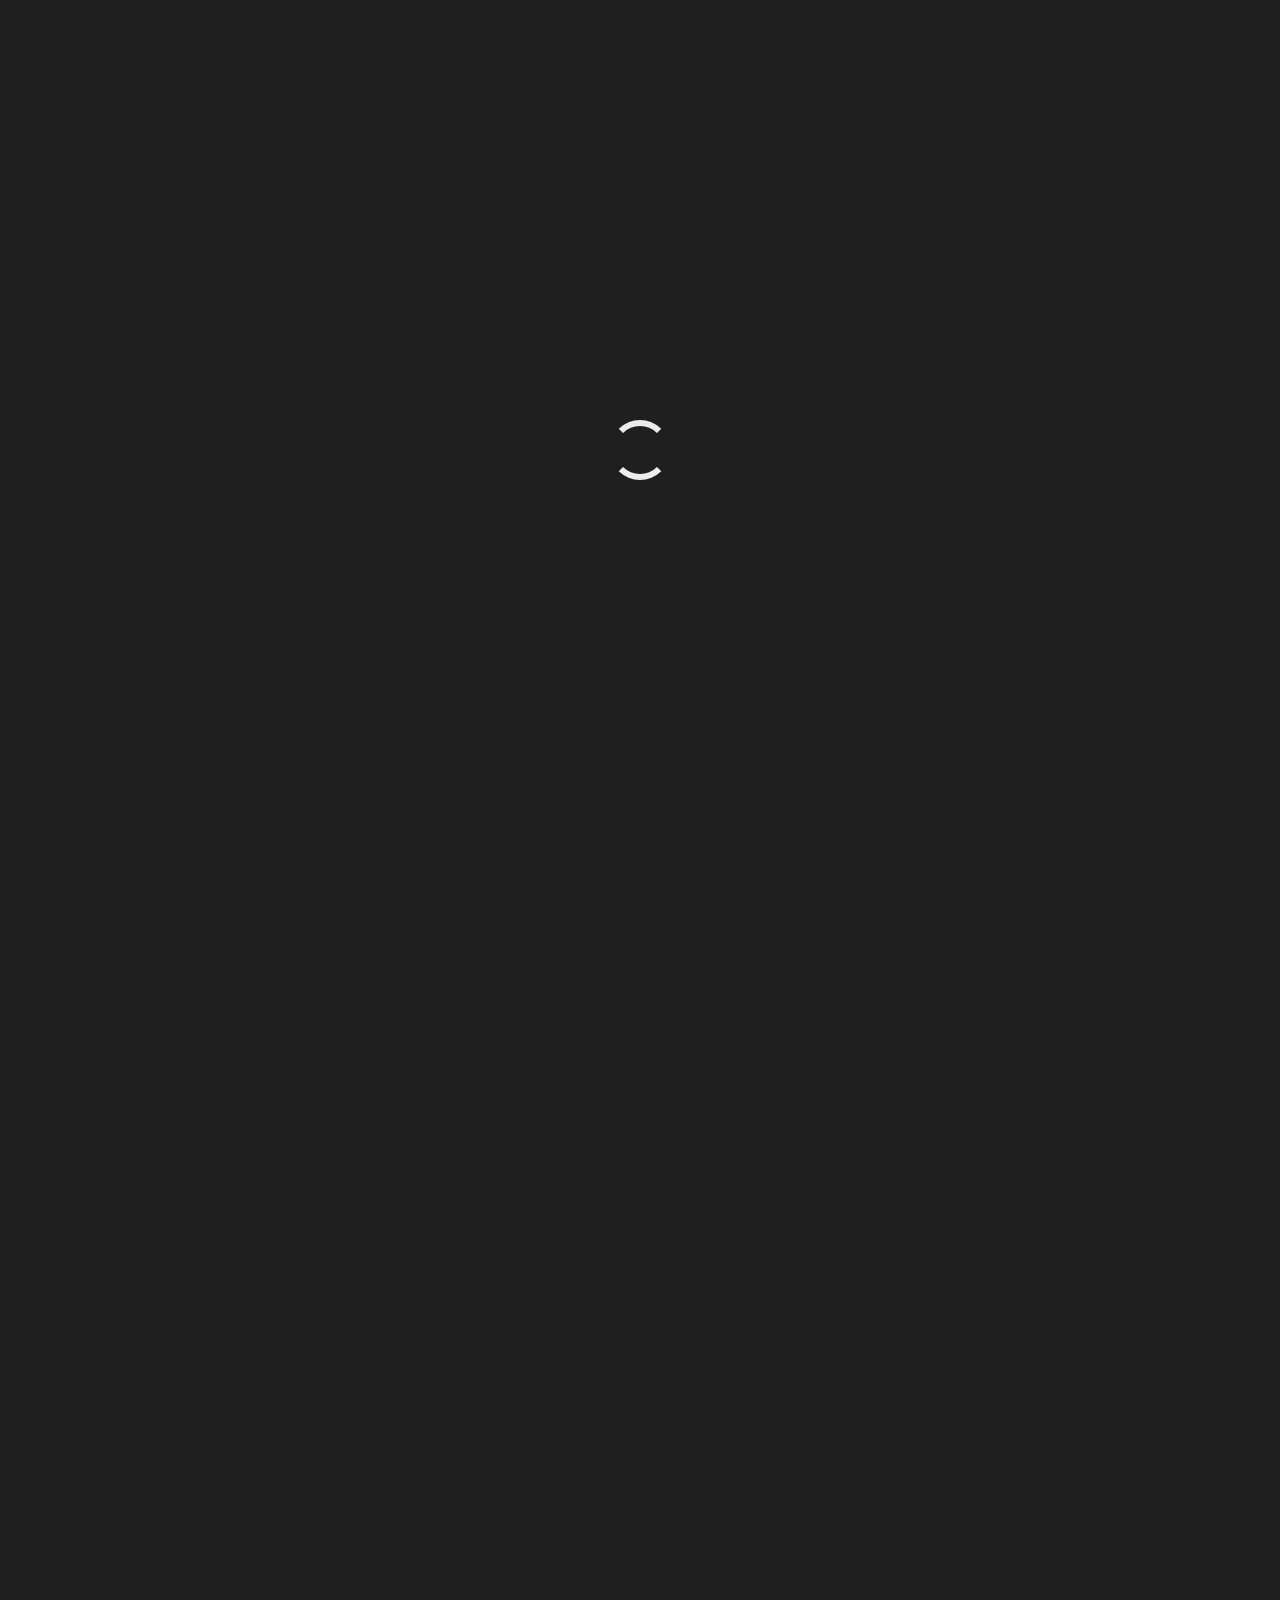
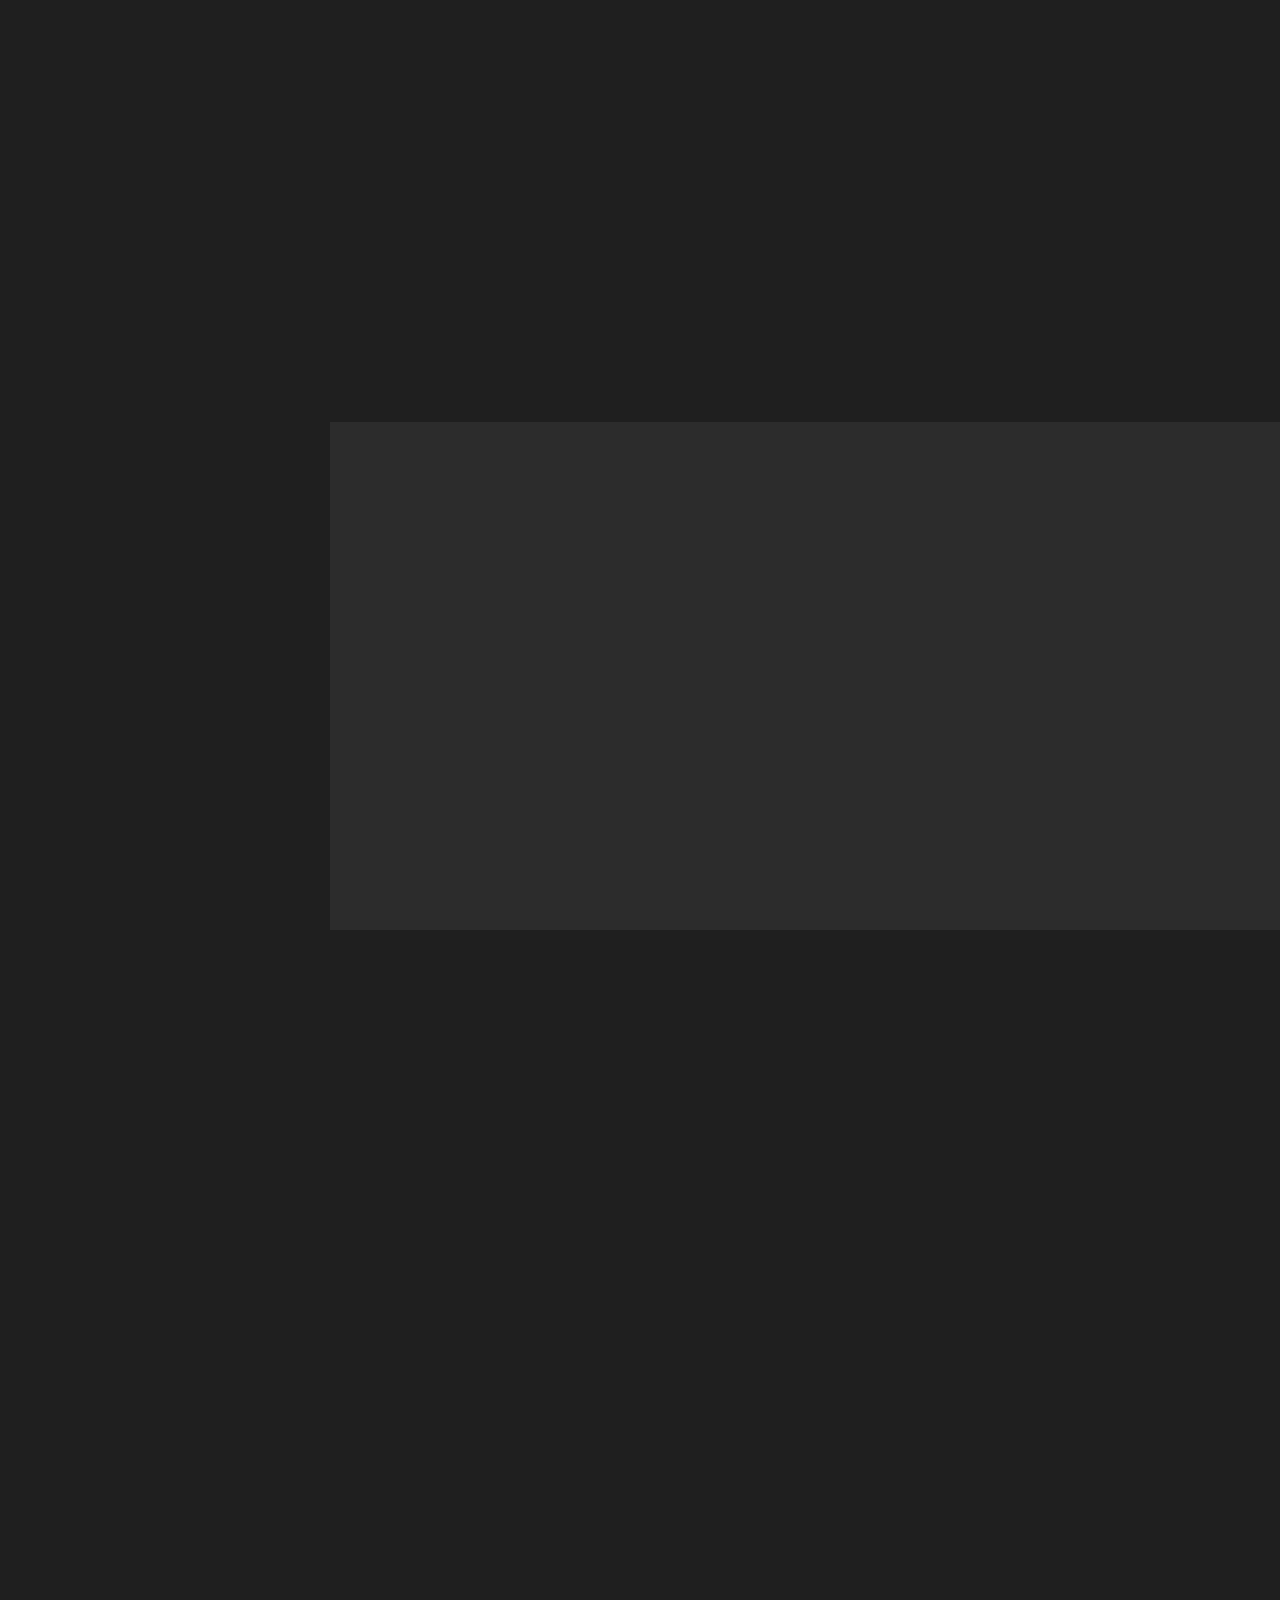
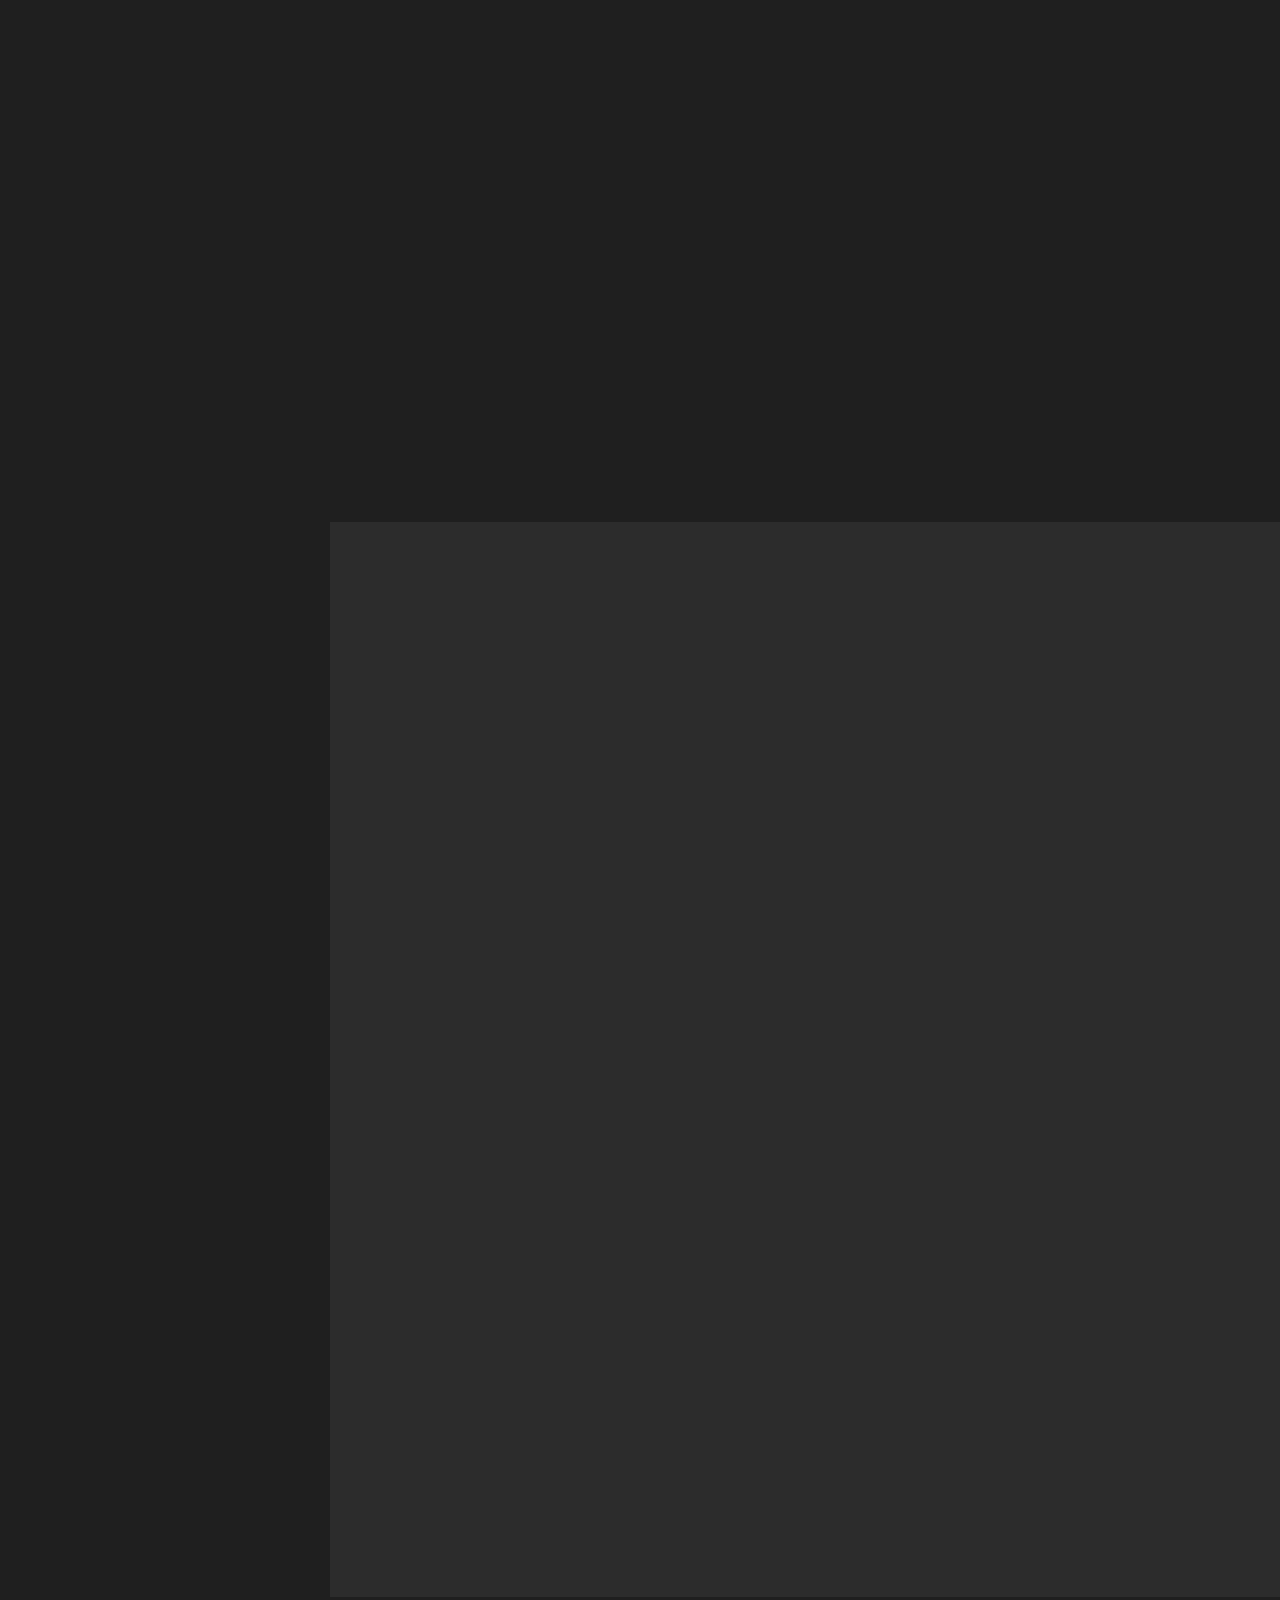
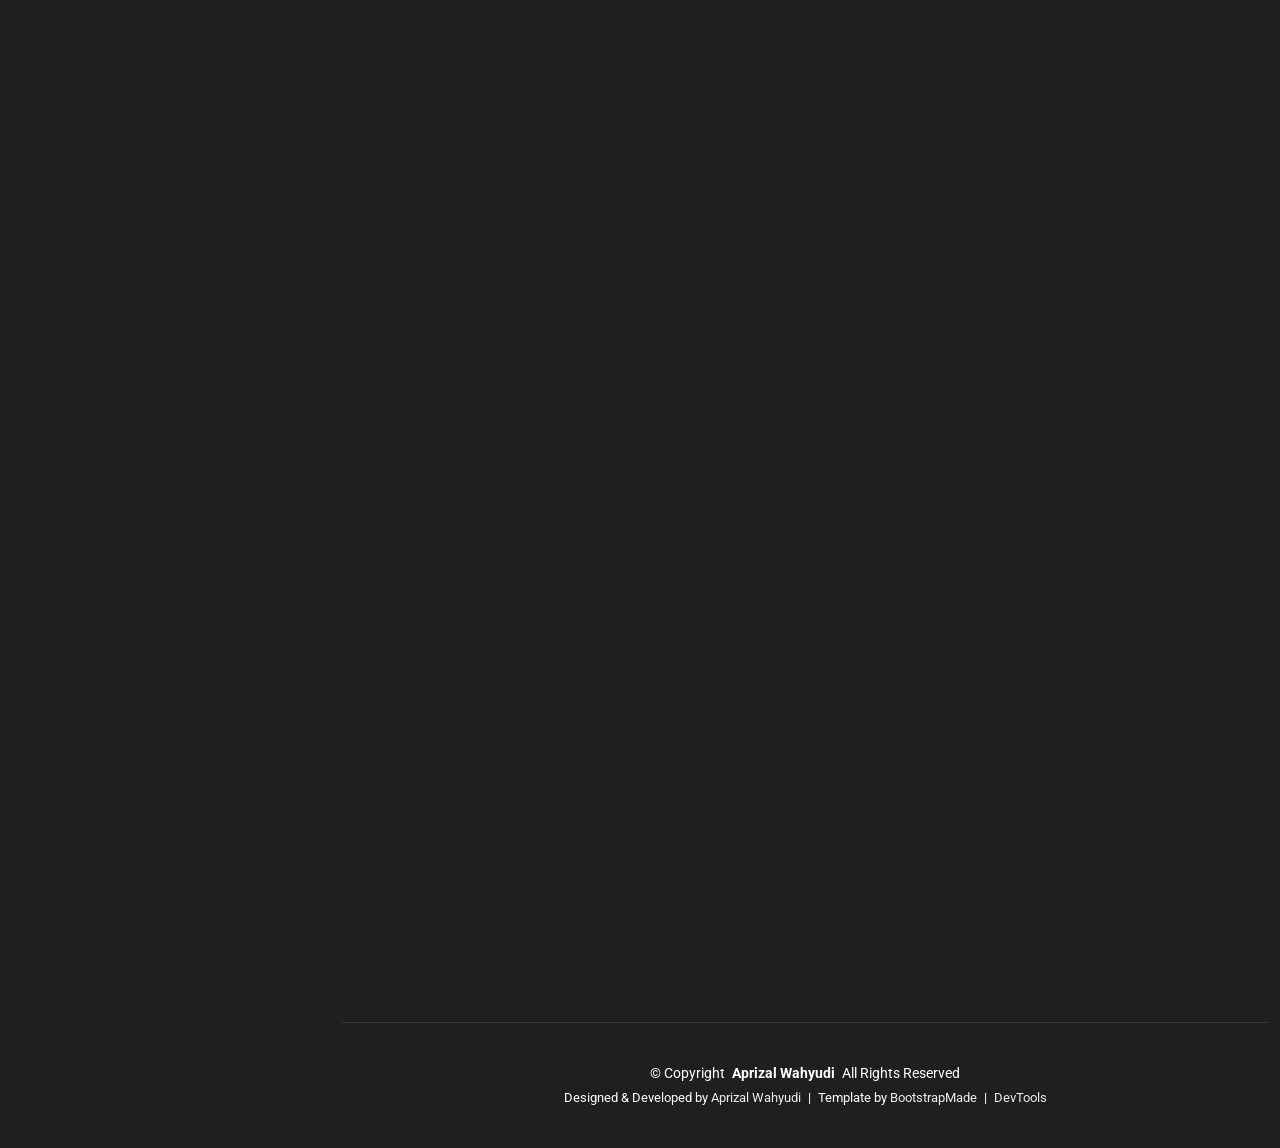
==== index.html @ 25d937e9 "Update portfolio content" ====
<!DOCTYPE html>
<html lang="en">

<head>
  <meta charset="utf-8">
  <meta content="width=device-width, initial-scale=1.0" name="viewport">
  <title>Aprizal Wahyudi | Personal Portfolio</title>
  <meta name="description" content="">
  <meta name="keywords" content="">

  <!-- Favicons -->
  <link href="assets/img/favicon.png" rel="icon">
  <link href="assets/img/apple-touch-icon.png" rel="apple-touch-icon">

  <!-- Fonts -->
  <link href="https://fonts.googleapis.com" rel="preconnect">
  <link href="https://fonts.gstatic.com" rel="preconnect" crossorigin>
  <link href="https://fonts.googleapis.com/css2?family=Roboto:ital,wght@0,100;0,300;0,400;0,500;0,700;0,900;1,100;1,300;1,400;1,500;1,700;1,900&family=Ubuntu:ital,wght@0,300;0,400;0,500;0,700;1,300;1,400;1,500;1,700&family=Nunito:ital,wght@0,200;0,300;0,400;0,500;0,600;0,700;0,800;0,900;1,200;1,300;1,400;1,500;1,600;1,700;1,800;1,900&display=swap" rel="stylesheet">

  <!-- Vendor CSS Files -->
  <link href="assets/vendor/bootstrap/css/bootstrap.min.css" rel="stylesheet">
  <link href="assets/vendor/bootstrap-icons/bootstrap-icons.css" rel="stylesheet">
  <link href="assets/vendor/aos/aos.css" rel="stylesheet">
  <link href="assets/vendor/glightbox/css/glightbox.min.css" rel="stylesheet">
  <link href="assets/vendor/swiper/swiper-bundle.min.css" rel="stylesheet">

  <!-- Main CSS File -->
  <link href="assets/css/main.css" rel="stylesheet">

</head>

<body class="index-page">

  <header id="header" class="header dark-background d-flex flex-column justify-content-center">
    <i class="header-toggle d-xl-none bi bi-list"></i>

    <div class="header-container d-flex flex-column align-items-start">
      <nav id="navmenu" class="navmenu">
        <ul>
          <li><a href="#hero" class="active"><i class="bi bi-house navicon"></i>Home</a></li>
          <li><a href="#about"><i class="bi bi-person navicon"></i> About</a></li>
          <li><a href="#resume"><i class="bi bi-file-earmark-text navicon"></i> Resume</a></li>
          <li><a href="#portfolio"><i class="bi bi-images navicon"></i> Portfolio</a></li>
          <li><a href="#services"><i class="bi bi-hdd-stack navicon"></i> Services</a></li>
          <li><a href="#contact"><i class="bi bi-envelope navicon"></i> Contact</a></li>
        </ul>
      </nav>

      <div class="social-links text-center">
        <a href="https://github.com/codebyizal" target="_blank" class="github"><i class="bi bi-github"></i></a>
        <a href="https://www.linkedin.com/in/aprizal-wahyudi07" target="_blank" class="linkedin"><i class="bi bi-linkedin"></i></a>
        <a href="https://www.instagram.com/_afrzlwhydi?exln=dzRqeHZvbW5tZWoy" target="_blank" class="instagram"><i class="bi bi-instagram"></i></a>
        <a href="https://www.facebook.com/share/1HWvjxy3jr/" class="facebook" target="_blank"><i class="bi bi-facebook"></i></a>
        <a href="https://www.tiktok.com/@_vibesbungsu?_r=1&_t=ZS-9B2rPfMXHBk" target="_blank" class="tiktok"><i class="bi bi-tiktok"></i></a>
      </div>

    </div>

  </header>

  <main class="main">

    <!-- Hero Section -->
    <section id="hero" class="hero section">

      <div class="background-elements">
        <div class="bg-circle circle-1"></div>
        <div class="bg-circle circle-2"></div>
      </div>

      <div class="hero-content">

        <div class="container">
          <div class="row align-items-center">

            <div class="col-lg-6" data-aos="fade-right" data-aos-delay="100">
              <div class="hero-text">
                <h1>Web<span class="accent-text"> Developer</span></h1>
                <h2>Hi, I'm Aprizal Wahyudi</h2>

                <p class="lead">
                  I'm a <span class="typed" data-typed-items="PHP & MySQL Developer,Web Developer,IT Support,Freelance Developer"></span>
                </p>

                <p class="description">
                  I build web applications, develop database-driven systems, and
                  create practical digital solutions to solve real-world problems.
                  Explore my projects and see what I can build.
                </p>

                <div class="hero-actions">
                  <a href="#portfolio" class="btn btn-primary">Explore My Projects</a>
                  <a href="#contact" class="btn btn-outline">Get In Touch</a>
                </div>

                <div class="social-links">
                  <div class="social-links">
                    <a href="https://github.com/codebyizal" target="_blank" rel="noopener noreferrer" aria-label="GitHub">
                      <i class="bi bi-github"></i>
                    </a>

                    <a href="https://www.linkedin.com/in/aprizal-wahyudi07" target="_blank" rel="noopener noreferrer" aria-label="LinkedIn">
                      <i class="bi bi-linkedin"></i>
                    </a>

                    <a href="https://www.instagram.com/_afrzlwhydi?exln=dzRqeHZvbW5tZWoy" target="_blank" rel="noopener noreferrer" aria-label="Instagram">
                      <i class="bi bi-instagram"></i>
                    </a>

                    <a href="https://www.facebook.com/share/1HWvjxy3jr/" target="_blank" rel="noopener noreferrer" aria-label="Facebook">
                      <i class="bi bi-facebook"></i>
                    </a>

                    <a href="https://www.tiktok.com/@_vibesbungsu?_r=1&_t=ZS-9B2rPfMXHBk" target="_blank" rel="noopener noreferrer" aria-label="TikTok">
                      <i class="bi bi-tiktok"></i>
                    </a>

                    <a href="mailto:aprizalwahyudi07@gmail.com" aria-label="Email">
                      <i class="bi bi-envelope"></i>
                    </a>
                  </div>
                </div>
              </div>

              
            </div>

            <div class="col-lg-6" data-aos="fade-left" data-aos-delay="200">
              <div class="hero-visual">
                <div class="profile-container">
                  <div class="profile-background"></div>
                  <img src="assets/img/profile/profile.jpg.jpeg" alt="Alexander Chen" class="profile-image">
                </div>
              </div>
            </div>

          </div>
        </div>
      </div>

    </section><!-- /Hero Section -->

    <!-- About Section -->
    <section id="about" class="about section">

      <div class="container" data-aos="fade-up" data-aos-delay="100">

        <div class="row">
          <div class="col-lg-5" data-aos="zoom-in" data-aos-delay="200">
            <div class="profile-card">
              <div class="profile-header">
                <div class="profile-image">
                  <img src="assets/img/profile/profile3.png.jpeg" alt="Profile Image" class="img-fluid">
                </div>
                <div class="profile-badge">
                  <i class="bi bi-check-circle-fill"></i>
                </div>
              </div>

              <div class="profile-content">
                <h3>Aprizal Wahyudi</h3>
                <p class="profession">Web Developer &amp; IT Support</p>

                <div class="contact-links">
                  <a href="mailto:marcus@example.com" class="contact-item">
                    <i class="bi bi-envelope"></i>
                    aprizalwahyudi07.com
                  </a>
                  <a href="tel:+15551234567" class="contact-item">
                    <i class="bi bi-telephone"></i>
                    +6281285932794
                  </a>
                  <a href="#" class="contact-item">
                    <i class="bi bi-geo-alt"></i>
                    Karawang, Indonesia
                  </a>
                </div>
              </div>
            </div>
          </div>

          <div class="col-lg-7" data-aos="fade-left" data-aos-delay="300">
            <div class="about-content">
              <div class="section-header">
                <span class="badge-text">Get to Know Me</span>
                <h2>Building Web Applications &amp; Digital Solutions</h2>
              </div>

              <div class="description">
                <p>
                  Hi, I'm Aprizal Wahyudi, an Informatics graduate with an interest
                  in web development and information systems. I enjoy building
                  functional, user-friendly websites and developing applications
                  that help solve real-world problems.
                </p>

                <p>
                  My experience includes working with PHP, MySQL, HTML, CSS,
                  JavaScript, and Bootstrap to develop web-based applications.
                  I also have experience in IT support, computer troubleshooting,
                  and technical problem-solving. I'm always eager to learn new
                  technologies and improve my development skills.
                </p>
              </div>

              <div class="stats-grid">
                <div class="stat-item">
                  <div class="stat-number">PHP</div>
                  <div class="stat-label">Backend Development</div>
                </div>
                <div class="stat-item">
                  <div class="stat-number">SQL</div>
                  <div class="stat-label">Database Management</div>
                </div>
                <div class="stat-item">
                  <div class="stat-number">Web</div>
                  <div class="stat-label">Application Development</div>
                </div>
              </div>

              <div class="details-grid">
                <div class="detail-row">
                  <div class="detail-item">
                    <span class="detail-label">Specialization</span>
                    <span class="detail-value">Web Development &amp; IT Support</span>
                  </div>
                  <div class="detail-item">
                    <span class="detail-label">Technical Focus</span>
                    <span class="detail-value">PHP &amp; MySQL</span>
                  </div>
                </div>

                <div class="detail-row">
                  <div class="detail-item">
                    <span class="detail-label">Education</span>
                    <span class="detail-value">Bachelor's Degree in Informatics</span>
                  </div>
                  <div class="detail-item">
                    <span class="detail-label">Location</span>
                    <span class="detail-value">Karawang, West Java, Indonesia</span>
                  </div>
                </div>
              </div>

              <div class="cta-section">
                <a href="assets/cv/Aprizal-Wahyudi-CV.pdf" class="btn btn-primary" target="_blank" rel="noopener noreferrer">
                  <i class="bi bi-download"></i>
                  Download Resume
                </a>
                <a href="#contact" class="btn btn-outline">
                  <i class="bi bi-chat-dots"></i>
                  Let's Talk
                </a>
              </div>
            </div>
          </div>
        </div>

      </div>

    </section><!-- /About Section -->

    <!-- Stats Section -->
    <section id="stats" class="stats section light-background">
      <div class="container" data-aos="fade-up" data-aos-delay="100">
        <div class="row justify-content-center">
          <div class="col-lg-10">
            <div class="stats-wrapper">

              <div class="stats-item" data-aos="zoom-in" data-aos-delay="150">
                <div class="icon-wrapper">
                  <i class="bi bi-code-slash"></i>
                </div>
                <span>Web</span>
                <p>Web Development</p>
              </div>

              <div class="stats-item" data-aos="zoom-in" data-aos-delay="200">
                <div class="icon-wrapper">
                  <i class="bi bi-database"></i>
                </div>
                <span>PHP &amp; SQL</span>
                <p>Backend Development</p>
              </div>

              <div class="stats-item" data-aos="zoom-in" data-aos-delay="250">
                <div class="icon-wrapper">
                  <i class="bi bi-window-stack"></i>
                </div>
                <span>UI &amp; UX</span>
                <p>Responsive Interfaces</p>
              </div>

              <div class="stats-item" data-aos="zoom-in" data-aos-delay="300">
                <div class="icon-wrapper">
                  <i class="bi bi-tools"></i>
                </div>
                <span>IT Support</span>
                <p>Technical Solutions</p>
              </div>

            </div>
          </div>
        </div>
      </div>
    </section>
    
    <!-- /Stats Section -->

    <!-- Skills Section -->
    <section id="skills" class="skills section">

      <!-- Section Title -->
      <div class="container section-title" data-aos="fade-up">
        <h2>Technical Skills</h2>
        <p>Technologies and technical skills I use to build web applications and solve practical IT problems.</p>
      </div>
      <!-- End Section Title -->

      <div class="container" data-aos="fade-up" data-aos-delay="100">
        <div class="row">

          <!-- Frontend Development -->
          <div class="col-lg-6">
            <div class="skills-category" data-aos="fade-up" data-aos-delay="200">
              <h3>Front-end Development</h3>

              <div class="skills-animation">

                <div class="skill-item">
                  <div class="d-flex justify-content-between align-items-center">
                    <h4>HTML &amp; CSS</h4>
                    <span class="skill-percentage">85%</span>
                  </div>
                  <div class="progress">
                    <div class="progress-bar" role="progressbar" aria-valuenow="85" aria-valuemin="0" aria-valuemax="100"></div>
                  </div>
                  <div class="skill-tooltip">Building structured web pages and styling responsive user interfaces.</div>
                </div>

                <div class="skill-item">
                  <div class="d-flex justify-content-between align-items-center">
                    <h4>Bootstrap</h4>
                    <span class="skill-percentage">80%</span>
                  </div>
                  <div class="progress">
                    <div class="progress-bar" role="progressbar" aria-valuenow="80" aria-valuemin="0" aria-valuemax="100"></div>
                  </div>
                  <div class="skill-tooltip">Developing responsive layouts using Bootstrap components and utilities.</div>
                </div>

                <div class="skill-item">
                  <div class="d-flex justify-content-between align-items-center">
                    <h4>JavaScript</h4>
                    <span class="skill-percentage">65%</span>
                  </div>
                  <div class="progress">
                    <div class="progress-bar" role="progressbar" aria-valuenow="65" aria-valuemin="0" aria-valuemax="100"></div>
                  </div>
                  <div class="skill-tooltip">Adding interactive features and handling DOM events.</div>
                </div>

              </div>
            </div>
          </div>
          <!-- End Frontend Skills -->

          <!-- Backend Development -->
          <div class="col-lg-6">
            <div class="skills-category" data-aos="fade-up" data-aos-delay="300">
              <h3>Back-end Development</h3>

              <div class="skills-animation">

                <div class="skill-item">
                  <div class="d-flex justify-content-between align-items-center">
                    <h4>PHP</h4>
                    <span class="skill-percentage">75%</span>
                  </div>
                  <div class="progress">
                    <div class="progress-bar" role="progressbar" aria-valuenow="75" aria-valuemin="0" aria-valuemax="100"></div>
                  </div>
                  <div class="skill-tooltip">Developing server-side logic for dynamic web applications.</div>
                </div>

                <div class="skill-item">
                  <div class="d-flex justify-content-between align-items-center">
                    <h4>MySQL</h4>
                    <span class="skill-percentage">75%</span>
                  </div>
                  <div class="progress">
                    <div class="progress-bar" role="progressbar" aria-valuenow="75" aria-valuemin="0" aria-valuemax="100"></div>
                  </div>
                  <div class="skill-tooltip">Managing relational databases, writing SQL queries, and handling application data.</div>
                </div>

                <div class="skill-item">
                  <div class="d-flex justify-content-between align-items-center">
                    <h4>Git &amp; GitHub</h4>
                    <span class="skill-percentage">70%</span>
                  </div>
                  <div class="progress">
                    <div class="progress-bar" role="progressbar" aria-valuenow="70" aria-valuemin="0" aria-valuemax="100"></div>
                  </div>
                  <div class="skill-tooltip">Managing source code, tracking changes, and maintaining project repositories.</div>
                </div>

              </div>
            </div>
          </div>
          <!-- End Backend Skills -->

          <!-- IT Support -->
          <div class="col-lg-6 mt-4">
            <div class="skills-category" data-aos="fade-up" data-aos-delay="200">
              <h3>IT Support</h3>

              <div class="skills-animation">

                <div class="skill-item">
                  <div class="d-flex justify-content-between align-items-center">
                    <h4>Hardware &amp; Software Troubleshooting</h4>
                    <span class="skill-percentage">75%</span>
                  </div>
                  <div class="progress">
                    <div class="progress-bar" role="progressbar" aria-valuenow="75" aria-valuemin="0" aria-valuemax="100"></div>
                  </div>
                  <div class="skill-tooltip">Identifying and resolving computer hardware and software issues.</div>
                </div>

                <div class="skill-item">
                  <div class="d-flex justify-content-between align-items-center">
                    <h4>Computer Networking</h4>
                    <span class="skill-percentage">60%</span>
                  </div>
                  <div class="progress">
                    <div class="progress-bar" role="progressbar" aria-valuenow="60" aria-valuemin="0" aria-valuemax="100"></div>
                  </div>
                  <div class="skill-tooltip">Understanding basic network connectivity and troubleshooting.</div>
                </div>

              </div>
            </div>
          </div>
          <!-- End IT Support Skills -->

          <!-- Development Tools -->
          <div class="col-lg-6 mt-4">
            <div class="skills-category" data-aos="fade-up" data-aos-delay="300">
              <h3>Development Tools</h3>

              <div class="skills-animation">

                <div class="skill-item">
                  <div class="d-flex justify-content-between align-items-center">
                    <h4>Visual Studio Code</h4>
                    <span class="skill-percentage">85%</span>
                  </div>
                  <div class="progress">
                    <div class="progress-bar" role="progressbar" aria-valuenow="85" aria-valuemin="0" aria-valuemax="100"></div>
                  </div>
                  <div class="skill-tooltip">Using VS Code to develop, debug, and maintain web projects.</div>
                </div>

                <div class="skill-item">
                  <div class="d-flex justify-content-between align-items-center">
                    <h4>XAMPP</h4>
                    <span class="skill-percentage">80%</span>
                  </div>
                  <div class="progress">
                    <div class="progress-bar" role="progressbar" aria-valuenow="80" aria-valuemin="0" aria-valuemax="100"></div>
                  </div>
                  <div class="skill-tooltip">Running and testing PHP and MySQL applications in a local development environment.</div>
                </div>

              </div>
            </div>
          </div>
          <!-- End Development Tools -->

        </div>
      </div>

    </section>
    <!-- /Skills Section -->

    <!-- Resume Section -->
    <section id="resume" class="resume section">

      <!-- Section Title -->
      <div class="container section-title" data-aos="fade-up">
        <h2>Resume</h2>
        <p>
          My educational background, technical skills, and project experience
          in web development and IT support.
        </p>
      </div>
      <!-- End Section Title -->

      <div class="container" data-aos="fade-up" data-aos-delay="100">

        <div class="row gy-4">

          <!-- Left Column: Summary and Contact -->
          <div class="col-lg-4">
            <div class="resume-side" data-aos="fade-right" data-aos-delay="100">

              <div class="profile-img mb-4">
                <img src="assets/img/profile/profile.jpg.jpeg"
                    alt="Aprizal Wahyudi"
                    class="img-fluid rounded">
              </div>

              <h3>Professional Summary</h3>
              <p>
                Web Developer with an Informatics background and experience in
                developing various web-based applications. Familiar with PHP,
                MySQL, HTML, CSS, JavaScript, and Bootstrap, with project experience
                spanning decision support systems, expert systems, electronic
                medical records, online queue management, and business websites.
                Focused on building functional, responsive, and database-driven
                applications based on project requirements.
              </p>

              <h3 class="mt-4">Contact Information</h3>
              <ul class="contact-info list-unstyled">
                <li>
                  <i class="bi bi-geo-alt"></i>
                  Karawang, West Java, Indonesia
                </li>
                <li>
                  <i class="bi bi-envelope"></i>
                  <a href="mailto:aprizalwahyudi07@gmail.com">
                    aprizalwahyudi07@gmail.com
                  </a>
                </li>
                <li>
                  <i class="bi bi-github"></i>
                  <a href="https://github.com/izalstr"
                    target="_blank"
                    rel="noopener noreferrer">
                    GitHub Profile
                  </a>
                </li>
                <li>
                  <i class="bi bi-linkedin"></i>
                  <a href="https://www.linkedin.com/in/aprizal-wahy-udi07"
                    target="_blank"
                    rel="noopener noreferrer">
                    LinkedIn Profile
                  </a>
                </li>
              </ul>

              <!-- Technical Skills -->
              <div class="skills-animation mt-4">
                <h3>Technical Skills</h3>

                <div class="skill-item">
                  <div class="d-flex justify-content-between">
                    <span>HTML &amp; CSS</span>
                    <span>85%</span>
                  </div>
                  <div class="progress">
                    <div class="progress-bar"
                        role="progressbar"
                        style="width: 85%;"
                        aria-valuenow="85"
                        aria-valuemin="0"
                        aria-valuemax="100">
                    </div>
                  </div>
                </div>

                <div class="skill-item">
                  <div class="d-flex justify-content-between">
                    <span>Bootstrap</span>
                    <span>80%</span>
                  </div>
                  <div class="progress">
                    <div class="progress-bar"
                        role="progressbar"
                        style="width: 80%;"
                        aria-valuenow="80"
                        aria-valuemin="0"
                        aria-valuemax="100">
                    </div>
                  </div>
                </div>

                <div class="skill-item">
                  <div class="d-flex justify-content-between">
                    <span>PHP</span>
                    <span>75%</span>
                  </div>
                  <div class="progress">
                    <div class="progress-bar"
                        role="progressbar"
                        style="width: 75%;"
                        aria-valuenow="75"
                        aria-valuemin="0"
                        aria-valuemax="100">
                    </div>
                  </div>
                </div>

                <div class="skill-item">
                  <div class="d-flex justify-content-between">
                    <span>MySQL</span>
                    <span>75%</span>
                  </div>
                  <div class="progress">
                    <div class="progress-bar"
                        role="progressbar"
                        style="width: 75%;"
                        aria-valuenow="75"
                        aria-valuemin="0"
                        aria-valuemax="100">
                    </div>
                  </div>
                </div>

                <div class="skill-item">
                  <div class="d-flex justify-content-between">
                    <span>JavaScript</span>
                    <span>65%</span>
                  </div>
                  <div class="progress">
                    <div class="progress-bar"
                        role="progressbar"
                        style="width: 65%;"
                        aria-valuenow="65"
                        aria-valuemin="0"
                        aria-valuemax="100">
                    </div>
                  </div>
                </div>

                <div class="skill-item">
                  <div class="d-flex justify-content-between">
                    <span>Git &amp; GitHub</span>
                    <span>70%</span>
                  </div>
                  <div class="progress">
                    <div class="progress-bar"
                        role="progressbar"
                        style="width: 70%;"
                        aria-valuenow="70"
                        aria-valuemin="0"
                        aria-valuemax="100">
                    </div>
                  </div>
                </div>

              </div>
              <!-- End Technical Skills -->

            </div>
          </div>
          <!-- End Left Column -->

          <!-- Right Column: Experience and Education -->
          <div class="col-lg-8 ps-4 ps-lg-5">

            <!-- Professional Experience -->
            <div class="resume-section" data-aos="fade-up">
              <h3>
                <i class="bi bi-briefcase me-2"></i>
                Professional Experience
              </h3>

              <div class="resume-item">
                <h4>Freelance Web Developer</h4>
                <h5>Project-Based</h5>
                <p class="company">
                  <i class="bi bi-laptop"></i>
                  Independent Projects
                </p>
                <ul>
                  <li>
                    Develop web-based applications for academic, business, and
                    administrative purposes based on project requirements.
                  </li>
                  <li>
                    Build decision support systems (SPK), expert systems,
                    electronic medical record systems (EMR), and online queue
                    management applications.
                  </li>
                  <li>
                    Develop business websites and online storefronts to support
                    digital product presentation and information access.
                  </li>
                  <li>
                    Implement application features, database structures, and
                    data processing using PHP and MySQL.
                  </li>
                  <li>
                    Create responsive user interfaces using HTML, CSS, JavaScript,
                    and Bootstrap.
                  </li>
                </ul>
                </div>

              <div class="resume-item">
                <h4>IT Support Intern</h4>
                <h5>Internship</h5>
                <p class="company">
                  <i class="bi bi-building"></i>
                  Village Government Office
                </p>
                <ul>
                  <li>
                    Assisted with IT support and basic technical troubleshooting.
                  </li>
                  <li>
                    Developed a web-based Land and Building Tax (PBB)
                    information system.
                  </li>
                  <li>
                    Applied web development and database management skills
                    to support administrative activities.
                  </li>
                </ul>
              </div>

            </div>
            <!-- End Professional Experience -->

            <!-- Selected Projects -->
            <div class="resume-section" data-aos="fade-up" data-aos-delay="100">
              <h3>
                <i class="bi bi-code-square me-2"></i>
                Selected Projects
              </h3>

              <div class="resume-item">
                <h4>Decision Support System (SPK)</h4>
                <h5>Web-Based Application</h5>
                <p class="company">
                  <i class="bi bi-bar-chart"></i>
                  PHP &amp; MySQL
                </p>
                <p>
                  Developed decision support system applications using methods
                  such as Simple Additive Weighting (SAW) to process assessment
                  criteria, calculate preference values, and generate rankings
                  to support decision-making.
                </p>
              </div>

              <div class="resume-item">
                <h4>Expert System</h4>
                <h5>Web-Based Application</h5>
                <p class="company">
                  <i class="bi bi-cpu"></i>
                  Web Application Development
                </p>
                <p>
                  Developed expert system applications designed to process
                  user inputs and provide recommendations or conclusions
                  according to the knowledge base and inference method
                  specified in each project.
                </p>
              </div>

              <div class="resume-item">
                <h4>Electronic Medical Record (EMR) System</h4>
                <h5>Web-Based Application</h5>
                <p class="company">
                  <i class="bi bi-hospital"></i>
                  PHP &amp; MySQL
                </p>
                <p>
                  Developed a web-based medical record system concept to support
                  the management of patient information and medical records
                  through a structured database and user interface.
                </p>
              </div>

              <div class="resume-item">
                <h4>Online Queue Management System</h4>
                <h5>Web-Based Application</h5>
                <p class="company">
                  <i class="bi bi-qr-code-scan"></i>
                  Web Development
                </p>
                <p>
                  Developed an online queue management application concept
                  featuring queue registration, queue status monitoring,
                  and queue history to support more organized service processes.
                </p>
              </div>

              <div class="resume-item">
                <h4>Small Business Website &amp; Online Storefront</h4>
                <h5>Web-Based Project</h5>
                <p class="company">
                  <i class="bi bi-shop"></i>
                  Responsive Web Design
                </p>
                <p>
                  Created website interfaces for presenting business information
                  and product catalogs, with responsive layouts designed for
                  desktop, tablet, and mobile devices.
                </p>
              </div>

              <div class="resume-item">
                <h4>Other Information Systems</h4>
                <h5>Project-Based Development</h5>
                <p class="company">
                  <i class="bi bi-window-stack"></i>
                  PHP, MySQL &amp; Bootstrap
                </p>
                <p>
                  Worked on additional web-based information system projects
                  according to specific academic, business, and administrative
                  requirements, including application interfaces, data management,
                  and database integration.
                </p>
              </div>

            </div>
            <!-- End Selected Projects -->

            <!-- Education -->
            <div class="resume-section" data-aos="fade-up" data-aos-delay="150">
              <h3>
                <i class="bi bi-mortarboard me-2"></i>
                Education
              </h3>

              <div class="resume-item">
                <h4>Bachelor's Degree in Informatics</h4>
                <h5>Graduated 2020–2021</h5>
                <p class="company">
                  <i class="bi bi-building"></i>
                  STMIK Kharisma Karawang / Horizon University Indonesia
                </p>
                <p>
                  Academic background in information technology, programming,
                  database management, systems analysis, and web application
                  development.
                </p>
              </div>
            </div>
            <!-- End Education -->

            <!-- Certifications -->
            <div class="resume-section" data-aos="fade-up" data-aos-delay="200">
              <h3>
                <i class="bi bi-award me-2"></i>
                Certifications
              </h3>

              <div class="resume-item">
                <h4>Professional Certifications</h4>
                <p>
                  Certifications can be listed here as they are obtained.
                  For now, you can remove this section if you do not have
                  any certifications to display.
                </p>
              </div>
            </div>
            <!-- End Certifications -->

          </div>
          <!-- End Right Column -->

        </div>
      </div>
    </section>
    <!-- /Resume Section -->

    <!-- Portfolio Section -->
    <section id="portfolio" class="portfolio section">

        <!-- Section Title -->
        <div class="container section-title" data-aos="fade-up">
          <h2>Portfolio</h2>
          <p>
            A collection of web development projects, ranging from decision
            support systems and expert systems to healthcare applications,
            online queue management, and business websites.
          </p>
        </div>
        <!-- End Section Title -->

        <div class="container" data-aos="fade-up" data-aos-delay="100">

          <div class="isotope-layout"
              data-default-filter="*"
              data-layout="masonry"
              data-sort="original-order">

            <div class="row">

              <!-- Portfolio Filters -->
              <div class="col-lg-3 filter-sidebar">
                <div class="filters-wrapper" data-aos="fade-right" data-aos-delay="150">

                  <ul class="portfolio-filters isotope-filters">
                    <li data-filter="*" class="filter-active">All Projects</li>
                    <li data-filter=".filter-spk">Decision Support Systems</li>
                    <li data-filter=".filter-expert">Expert Systems</li>
                    <li data-filter=".filter-health">Healthcare Systems</li>
                    <li data-filter=".filter-queue">Queue Management</li>
                    <li data-filter=".filter-business">Business Websites</li>
                    <li data-filter=".filter-other">Other Systems</li>
                  </ul>

                </div>
              </div>
              <!-- End Portfolio Filters -->

              <!-- Portfolio Items -->
              <div class="col-lg-9">

                <div class="row gy-4 portfolio-container isotope-container"
                    data-aos="fade-up"
                    data-aos-delay="200">

                  <!-- Project 1: Decision Support System -->
                  <div class="col-lg-6 col-md-6 portfolio-item isotope-item filter-spk">
                    <div class="portfolio-wrap">

                      <img src="assets/img/portfolio/spk-bansos.webp"
                          class="img-fluid"
                          alt="Social Assistance Decision Support System"
                          loading="lazy">

                      <div class="portfolio-info">
                        <div class="content">
                          <span class="category">Decision Support System</span>
                          <h4>Social Assistance Selection System</h4>

                          <div class="portfolio-links">
                            <a href="assets/img/portfolio/spk-bansos.webp"
                              class="glightbox"
                              title="Social Assistance Decision Support System">
                              <i class="bi bi-plus-lg"></i>
                            </a>

                            <a href="portfolio-details.html?project=spk-bansos"
                              title="View Project Details">
                              <i class="bi bi-arrow-right"></i>
                            </a>
                          </div>
                        </div>
                      </div>

                    </div>
                  </div>
                  <!-- End Project 1 -->

                  <!-- Project 2: Expert System -->
                  <div class="col-lg-6 col-md-6 portfolio-item isotope-item filter-expert">
                    <div class="portfolio-wrap">

                      <img src="assets/img/portfolio/expert-system.webp"
                          class="img-fluid"
                          alt="Web-Based Expert System"
                          loading="lazy">

                      <div class="portfolio-info">
                        <div class="content">
                          <span class="category">Expert System</span>
                          <h4>Web-Based Expert System</h4>

                          <div class="portfolio-links">
                            <a href="assets/img/portfolio/expert-system.webp"
                              class="glightbox"
                              title="Web-Based Expert System">
                              <i class="bi bi-plus-lg"></i>
                            </a>

                            <a href="portfolio-details.html?project=expert-system"
                              title="View Project Details">
                              <i class="bi bi-arrow-right"></i>
                            </a>
                          </div>
                        </div>
                      </div>

                    </div>
                  </div>
                  <!-- End Project 2 -->

                  <!-- Project 3: Electronic Medical Record -->
                  <div class="col-lg-6 col-md-6 portfolio-item isotope-item filter-health">
                    <div class="portfolio-wrap">

                      <img src="assets/img/portfolio/emr-system.webp"
                          class="img-fluid"
                          alt="Electronic Medical Record System"
                          loading="lazy">

                      <div class="portfolio-info">
                        <div class="content">
                          <span class="category">Healthcare System</span>
                          <h4>Electronic Medical Record System</h4>

                          <div class="portfolio-links">
                            <a href="assets/img/portfolio/emr-system.webp"
                              class="glightbox"
                              title="Electronic Medical Record System">
                              <i class="bi bi-plus-lg"></i>
                            </a>

                            <a href="portfolio-details.html?project=emr-system"
                              title="View Project Details">
                              <i class="bi bi-arrow-right"></i>
                            </a>
                          </div>
                        </div>
                      </div>

                    </div>
                  </div>
                  <!-- End Project 3 -->

                  <!-- Project 4: Online Queue Management -->
                  <div class="col-lg-6 col-md-6 portfolio-item isotope-item filter-queue">
                    <div class="portfolio-wrap">

                      <img src="assets/img/portfolio/online-queue.webp"
                          class="img-fluid"
                          alt="Online Queue Management System"
                          loading="lazy">

                      <div class="portfolio-info">
                        <div class="content">
                          <span class="category">Queue Management</span>
                          <h4>Online Queue Management System</h4>

                          <div class="portfolio-links">
                            <a href="assets/img/portfolio/online-queue.webp"
                              class="glightbox"
                              title="Online Queue Management System">
                              <i class="bi bi-plus-lg"></i>
                            </a>

                            <a href="portfolio-details.html?project=online-queue"
                              title="View Project Details">
                              <i class="bi bi-arrow-right"></i>
                            </a>
                          </div>
                        </div>
                      </div>

                    </div>
                  </div>
                  <!-- End Project 4 -->

                  <!-- Project 5: Business Website -->
                  <div class="col-lg-6 col-md-6 portfolio-item isotope-item filter-business">
                    <div class="portfolio-wrap">

                      <img src="assets/img/portfolio/business-website.webp"
                          class="img-fluid"
                          alt="Business Website and Product Catalog"
                          loading="lazy">

                      <div class="portfolio-info">
                        <div class="content">
                          <span class="category">Business Website</span>
                          <h4>Business Website &amp; Product Catalog</h4>

                          <div class="portfolio-links">
                            <a href="assets/img/portfolio/business-website.webp"
                              class="glightbox"
                              title="Business Website and Product Catalog">
                              <i class="bi bi-plus-lg"></i>
                            </a>

                            <a href="portfolio-details.html?project=business-website"
                              title="View Project Details">
                              <i class="bi bi-arrow-right"></i>
                            </a>
                          </div>
                        </div>
                      </div>

                    </div>
                  </div>
                  <!-- End Project 5 -->

                  <!-- Project 6: Other Information System -->
                  <div class="col-lg-6 col-md-6 portfolio-item isotope-item filter-other">
                    <div class="portfolio-wrap">

                      <img src="assets/img/portfolio/information-system.webp"
                          class="img-fluid"
                          alt="Web-Based Information System"
                          loading="lazy">

                      <div class="portfolio-info">
                        <div class="content">
                          <span class="category">Information System</span>
                          <h4>Web-Based Information System</h4>

                          <div class="portfolio-links">
                            <a href="assets/img/portfolio/information-system.webp"
                              class="glightbox"
                              title="Web-Based Information System">
                              <i class="bi bi-plus-lg"></i>
                            </a>

                            <a href="portfolio-details.html?project=information-system"
                              title="View Project Details">
                              <i class="bi bi-arrow-right"></i>
                            </a>
                          </div>
                        </div>
                      </div>

                    </div>
                  </div>
                  <!-- End Project 6 -->

                </div>
                <!-- End Portfolio Container -->

              </div>
              <!-- End Portfolio Items -->

            </div>
          </div>
        </div>

      </section>
    <!-- /Portfolio Section -->

    <!-- Services Section -->
    <section id="services" class="services section">

      <!-- Section Title -->
      <div class="container section-title" data-aos="fade-up">
        <h2>Services</h2>
        <p>
          Web development services focused on building responsive websites,
          database-driven applications, and practical information systems
          tailored to project requirements.
        </p>
      </div>
      <!-- End Section Title -->

      <div class="container" data-aos="fade-up" data-aos-delay="100">

        <!-- Service Header -->
        <div class="service-header">
          <div class="row align-items-center">

            <div class="col-lg-8 col-md-12">
              <div class="service-intro">
                <h2 class="service-heading">
                  <div>Building practical</div>
                  <div><span>web-based solutions</span></div>
                </h2>
              </div>
            </div>

            <div class="col-lg-4 col-md-12">
              <div class="service-summary">
                <p>
                  From business websites to specialized information systems,
                  I develop web applications with a focus on functionality,
                  responsive interfaces, and structured data management.
                </p>

                <a href="#contact" class="service-btn">
                  Discuss Your Project
                  <i class="bi bi-arrow-right"></i>
                </a>
              </div>
            </div>

          </div>
        </div>
        <!-- End Service Header -->

        <!-- Service Cards -->
        <div class="row justify-content-center">

          <!-- Service 1 -->
          <div class="col-lg-4 col-md-6"
              data-aos="fade-up"
              data-aos-delay="100">

            <div class="service-card position-relative z-1">

              <div class="service-icon">
                <i class="bi bi-code-slash"></i>
              </div>

              <a href="#contact"
                class="card-action d-flex align-items-center justify-content-center rounded-circle"
                aria-label="Discuss website development">
                <i class="bi bi-arrow-up-right"></i>
              </a>

              <h3>
                <a href="#contact">
                  Custom Website <span>Development</span>
                </a>
              </h3>

              <p>
                Development of responsive websites for businesses, UMKM,
                personal portfolios, and other needs using HTML, CSS,
                JavaScript, Bootstrap, and PHP when required.
              </p>

            </div>
          </div>
          <!-- End Service 1 -->

          <!-- Service 2 -->
          <div class="col-lg-4 col-md-6"
              data-aos="fade-up"
              data-aos-delay="200">

            <div class="service-card position-relative z-1">

              <div class="service-icon">
                <i class="bi bi-bar-chart-line"></i>
              </div>

              <a href="#contact"
                class="card-action d-flex align-items-center justify-content-center rounded-circle"
                aria-label="Discuss decision support system development">
                <i class="bi bi-arrow-up-right"></i>
              </a>

              <h3>
                <a href="#contact">
                  Decision Support <span>Systems</span>
                </a>
              </h3>

              <p>
                Development of decision support applications using methods
                such as Simple Additive Weighting (SAW), including criteria
                management, preference calculations, and ranking results.
              </p>

            </div>
          </div>
          <!-- End Service 2 -->

          <!-- Service 3 -->
          <div class="col-lg-4 col-md-6"
              data-aos="fade-up"
              data-aos-delay="300">

            <div class="service-card position-relative z-1">

              <div class="service-icon">
                <i class="bi bi-cpu"></i>
              </div>

              <a href="#contact"
                class="card-action d-flex align-items-center justify-content-center rounded-circle"
                aria-label="Discuss expert system development">
                <i class="bi bi-arrow-up-right"></i>
              </a>

              <h3>
                <a href="#contact">
                  Expert <span>Systems</span>
                </a>
              </h3>

              <p>
                Development of web-based expert systems that process user
                inputs and provide recommendations according to the
                knowledge base and inference method required by the project.
              </p>

            </div>
          </div>
          <!-- End Service 3 -->

          <!-- Service 4 -->
          <div class="col-lg-4 col-md-6"
              data-aos="fade-up"
              data-aos-delay="100">

            <div class="service-card position-relative z-1">

              <div class="service-icon">
                <i class="bi bi-hospital"></i>
              </div>

              <a href="#contact"
                class="card-action d-flex align-items-center justify-content-center rounded-circle"
                aria-label="Discuss healthcare information system development">
                <i class="bi bi-arrow-up-right"></i>
              </a>

              <h3>
                <a href="#contact">
                  Healthcare Information <span>Systems</span>
                </a>
              </h3>

              <p>
                Development of healthcare-related web applications,
                including electronic medical record systems and digital
                patient information management, according to project scope.
              </p>

            </div>
          </div>
          <!-- End Service 4 -->

          <!-- Service 5 -->
          <div class="col-lg-4 col-md-6"
              data-aos="fade-up"
              data-aos-delay="200">

            <div class="service-card position-relative z-1">

              <div class="service-icon">
                <i class="bi bi-qr-code-scan"></i>
              </div>

              <a href="#contact"
                class="card-action d-flex align-items-center justify-content-center rounded-circle"
                aria-label="Discuss online queue system development">
                <i class="bi bi-arrow-up-right"></i>
              </a>

              <h3>
                <a href="#contact">
                  Online Queue <span>Management</span>
                </a>
              </h3>

              <p>
                Development of online queue applications with features
                such as queue registration, queue status, history, and
                QR code integration when required.
              </p>

            </div>
          </div>
          <!-- End Service 5 -->

          <!-- Service 6 -->
          <div class="col-lg-4 col-md-6"
              data-aos="fade-up"
              data-aos-delay="300">

            <div class="service-card position-relative z-1">

              <div class="service-icon">
                <i class="bi bi-database"></i>
              </div>

              <a href="#contact"
                class="card-action d-flex align-items-center justify-content-center rounded-circle"
                aria-label="Discuss database and information system development">
                <i class="bi bi-arrow-up-right"></i>
              </a>

              <h3>
                <a href="#contact">
                  Database &amp; <span>Information Systems</span>
                </a>
              </h3>

              <p>
                Development of PHP and MySQL applications with structured
                database design, data management, CRUD functionality,
                and features tailored to administrative or business needs.
              </p>

            </div>
          </div>
          <!-- End Service 6 -->

        </div>
        <!-- End Service Cards -->

      </div>

    </section>
    <!-- /Services Section -->

    <!-- Testimonials Section -->
    <section id="testimonials" class="testimonials section light-background">

      <!-- Section Title -->
      <div class="container section-title" data-aos="fade-up">
        <h2>Testimonials</h2>
        <p>Feedback from clients and collaborators about their experience working with me on web development projects.
    </p>
      </div><!-- End Section Title -->

      <div class="container">

        <div class="testimonial-masonry">

          <!-- Testimonial 1 -->
          <div class="testimonial-item" data-aos="fade-up">
            <div class="testimonial-content">

              <div class="quote-pattern">
                <i class="bi bi-quote"></i>
              </div>

              <p>
                "[Insert the client's genuine feedback about the project,
                communication, or development process here.]"
              </p>

              <div class="client-info">
                <div class="client-image">
                  <img src="assets/img/person/person-f-7.webp"
                      alt="Client profile"
                      loading="lazy">
                </div>

                <div class="client-details">
                  <h3>[Client Name]</h3>
                  <span class="position">[Client Role or Project Type]</span>
                </div>
              </div>

            </div>
          </div>

          <!-- Testimonial 2 -->
          <div class="testimonial-item highlight" data-aos="fade-up" data-aos-delay="100">
            <div class="testimonial-content">

              <div class="quote-pattern">
                <i class="bi bi-quote"></i>
              </div>

              <p>
                "[Insert genuine feedback from a client whose project involved
                a decision support system, expert system, or another web application.]"
              </p>

              <div class="client-info">
                <div class="client-image">
                  <img src="assets/img/person/person-m-7.webp"
                      alt="Client profile"
                      loading="lazy">
                </div>

                <div class="client-details">
                  <h3>[Client Name]</h3>
                  <span class="position">[Client Role or Project Type]</span>
                </div>
              </div>

            </div>
          </div>

          <!-- Testimonial 3 -->
          <div class="testimonial-item" data-aos="fade-up" data-aos-delay="200">
            <div class="testimonial-content">

              <div class="quote-pattern">
                <i class="bi bi-quote"></i>
              </div>

              <p>
                "[Insert genuine feedback about the quality, functionality,
                or usability of the completed application.]"
              </p>

              <div class="client-info">
                <div class="client-image">
                  <img src="assets/img/person/person-f-8.webp"
                      alt="Client profile"
                      loading="lazy">
                </div>

                <div class="client-details">
                  <h3>[Client Name]</h3>
                  <span class="position">[Client Role or Project Type]</span>
                </div>
              </div>

            </div>
          </div>

          <!-- Testimonial 4 -->
          <div class="testimonial-item" data-aos="fade-up" data-aos-delay="300">
            <div class="testimonial-content">

              <div class="quote-pattern">
                <i class="bi bi-quote"></i>
              </div>

              <p>
                "[Insert genuine feedback from a client who requested an
                information system, online queue application, or EMR project.]"
              </p>

              <div class="client-info">
                <div class="client-image">
                  <img src="assets/img/person/person-m-8.webp"
                      alt="Client profile"
                      loading="lazy">
                </div>

                <div class="client-details">
                  <h3>[Client Name]</h3>
                  <span class="position">[Client Role or Project Type]</span>
                </div>
              </div>

            </div>
          </div>

          <!-- Testimonial 5 -->
          <div class="testimonial-item highlight" data-aos="fade-up" data-aos-delay="400">
            <div class="testimonial-content">

              <div class="quote-pattern">
                <i class="bi bi-quote"></i>
              </div>

              <p>
                "[Insert genuine feedback about the collaboration, project
                revisions, or how well the application met the client's needs.]"
              </p>

              <div class="client-info">
                <div class="client-image">
                  <img src="assets/img/person/person-f-9.webp"
                      alt="Client profile"
                      loading="lazy">
                </div>

                <div class="client-details">
                  <h3>[Client Name]</h3>
                  <span class="position">[Client Role or Project Type]</span>
                </div>
              </div>

            </div>
          </div>

          <!-- Testimonial 6 -->
          <div class="testimonial-item" data-aos="fade-up" data-aos-delay="500">
            <div class="testimonial-content">

              <div class="quote-pattern">
                <i class="bi bi-quote"></i>
              </div>

              <p>
                "[Insert genuine feedback from another client about their
                experience working with you on a web development project.]"
              </p>

              <div class="client-info">
                <div class="client-image">
                  <img src="assets/img/person/person-m-13.webp"
                      alt="Client profile"
                      loading="lazy">
                </div>

                <div class="client-details">
                  <h3>[Client Name]</h3>
                  <span class="position">[Client Role or Project Type]</span>
                </div>
              </div>

            </div>
          </div>

        </div>

      </div>

    </section>
    <!-- /Testimonials Section -->

    <!-- Contact Section -->
    <section id="contact" class="contact section">

      <!-- Section Title -->
      <div class="container section-title" data-aos="fade-up">
        <h2>Contact</h2>
        <p>Have a web development project or collaboration in mind? Feel free to get in touch to discuss your requirements and ideas.
    </p>
      </div><!-- End Section Title -->

      <div class="container">

        <div class="row g-4 g-lg-5">

          <!-- Contact Information -->
          <div class="col-lg-5">
            <div class="info-box" data-aos="fade-up" data-aos-delay="100">

              <h3>Contact Information</h3>
              <p>
                I'm available for web development projects, freelance
                opportunities, and professional collaborations.
                Let's discuss how I can help with your project.
              </p>

              <!-- Location -->
              <div class="info-item">
                <div class="icon-box">
                  <i class="bi bi-geo-alt"></i>
                </div>
                <div class="content">
                  <h4>Location</h4>
                  <p>Karawang, West Java</p>
                  <p>Indonesia</p>
                </div>
              </div>

              <!-- Email -->
              <div class="info-item">
                <div class="icon-box">
                  <i class="bi bi-envelope"></i>
                </div>
                <div class="content">
                  <h4>Email Address</h4>
                  <p>
                    <a href="mailto:aprizalwahyudi07@gmail.com">
                      aprizalwahyudi07@gmail.com
                    </a>
                  </p>
                </div>
              </div>

              <!-- GitHub -->
              <div class="info-item">
                <div class="icon-box">
                  <i class="bi bi-github"></i>
                </div>
                <div class="content">
                  <h4>GitHub</h4>
                  <p>
                    <a href="https://github.com/izalstr"
                      target="_blank"
                      rel="noopener noreferrer">
                      github.com/izalstr
                    </a>
                  </p>
                </div>
              </div>

              <!-- LinkedIn -->
              <div class="info-item">
                <div class="icon-box">
                  <i class="bi bi-linkedin"></i>
                </div>
                <div class="content">
                  <h4>LinkedIn</h4>
                  <p>
                    <a href="https://www.linkedin.com/in/aprizal-wahy-udi07"
                      target="_blank"
                      rel="noopener noreferrer">
                      View My LinkedIn Profile
                    </a>
                  </p>
                </div>
              </div>

              <!-- WhatsApp -->
              <div class="info-item">
                <div class="icon-box">
                  <i class="bi bi-whatsapp"></i>
                </div>
                <div class="content">
                  <h4>WhatsApp</h4>
                  <p>
                    <a href="https://wa.me/6281285932794"
                      target="_blank"
                      rel="noopener noreferrer">
                      Chat with Me
                    </a>
                  </p>
                </div>
              </div>

            </div>
          </div>
          <!-- End Contact Information -->

          <!-- Contact Form -->
          <div class="col-lg-7">
            <div class="contact-form" data-aos="fade-up" data-aos-delay="200">

              <h3>Let's Work Together</h3>
              <p>
                Tell me about your project, the features you need,
                or the challenges you want to solve. I'll get back to you
                through email.
              </p>

              <form id="contactForm">

                <div class="row gy-4">

                  <!-- Name -->
                  <div class="col-md-6">
                    <input
                      type="text"
                      name="name"
                      class="form-control"
                      placeholder="Your Name"
                      autocomplete="name"
                      required>
                  </div>

                  <!-- Email -->
                  <div class="col-md-6">
                    <input
                      type="email"
                      name="email"
                      class="form-control"
                      placeholder="Your Email"
                      autocomplete="email"
                      required>
                  </div>

                  <!-- Subject -->
                  <div class="col-12">
                    <input
                      type="text"
                      name="subject"
                      class="form-control"
                      placeholder="Project Subject"
                      required>
                  </div>

                  <!-- Message -->
                  <div class="col-12">
                    <textarea
                      class="form-control"
                      name="message"
                      rows="6"
                      placeholder="Tell me about your project..."
                      required></textarea>
                  </div>

                  <!-- Submit -->
                  <div class="col-12 text-center">

                    <div id="contactError"
                        class="alert alert-danger d-none"
                        role="alert">
                      Please complete all fields before sending your message.
                    </div>

                    <button type="submit" class="btn">
                      <i class="bi bi-envelope me-2"></i>
                      Send Message
                    </button>

                    <p class="mt-3 mb-0 small">
                      The form will open your default email application.
                    </p>

                  </div>

                </div>

              </form>

            </div>
          </div>
          <!-- End Contact Form -->

        </div>

      </div>

    </section>
    <!-- /Contact Section -->

  </main>

  <footer id="footer" class="footer position-relative">

    <div class="container">
      <!-- Copyright -->
      <div class="copyright text-center">
        <p>
          &copy; <span>Copyright</span>
          <strong class="px-1 sitename">Aprizal Wahyudi</strong>
          <span>All Rights Reserved</span>
        </p>
      </div>
      <!-- End Copyright -->
            <!-- Credits -->
      <div class="credits">
        Designed &amp; Developed by
        <a href="https://github.com/izalstr"
          target="_blank"
          rel="noopener noreferrer">
          Aprizal Wahyudi
        </a>
        <span class="mx-1">|</span>
        Template by
        <a href="https://bootstrapmade.com/"
          target="_blank"
          rel="noopener noreferrer">
          BootstrapMade
        </a>
        <span class="mx-1">|</span>
        <a href="https://bootstrapmade.com/tools/"
          target="_blank"
          rel="noopener noreferrer">
          DevTools
        </a>
      </div>
      <!-- End Credits -->
    </div>

  </footer>

  <!-- Scroll Top -->
  <a href="#" id="scroll-top" class="scroll-top d-flex align-items-center justify-content-center"><i class="bi bi-arrow-up-short"></i></a>

  <!-- Preloader -->
  <div id="preloader"></div>

  <!-- Vendor JS Files -->
  <script src="assets/vendor/bootstrap/js/bootstrap.bundle.min.js"></script>
  <script src="assets/vendor/php-email-form/validate.js"></script>
  <script src="assets/vendor/aos/aos.js"></script>
  <script src="assets/vendor/typed.js/typed.umd.js"></script>
  <script src="assets/vendor/purecounter/purecounter_vanilla.js"></script>
  <script src="assets/vendor/waypoints/noframework.waypoints.js"></script>
  <script src="assets/vendor/isotope-layout/isotope.pkgd.min.js"></script>
  <script src="assets/vendor/imagesloaded/imagesloaded.pkgd.min.js"></script>
  <script src="assets/vendor/glightbox/js/glightbox.min.js"></script>
  <script src="assets/vendor/swiper/swiper-bundle.min.js"></script>

  <!-- Main JS File -->
  <script src="assets/js/main.js"></script>
  <script>
document.getElementById('contactForm').addEventListener('submit', function (event) {
  event.preventDefault();

  const form = this;
  const errorMessage = document.getElementById('contactError');

  if (!form.checkValidity()) {
    form.reportValidity();
    errorMessage.classList.remove('d-none');
    return;
  }

  errorMessage.classList.add('d-none');

  const name = form.elements['name'].value.trim();
  const email = form.elements['email'].value.trim();
  const subject = form.elements['subject'].value.trim();
  const message = form.elements['message'].value.trim();

  const recipient = 'aprizalwahyudi07@gmail.com';

  const body = [
    'Name: ' + name,
    'Email: ' + email,
    '',
    'Message:',
    message
  ].join('\n');

  const mailtoLink =
    'mailto:' + recipient +
    '?subject=' + encodeURIComponent(subject) +
    '&body=' + encodeURIComponent(body);

  window.location.href = mailtoLink;
});
</script>

</body>

</html>
---- assets/css/main.css ----
/**
* Template Name: SnapFolio
* Template URL: https://bootstrapmade.com/snapfolio-bootstrap-portfolio-template/
* Updated: Jul 21 2025 with Bootstrap v5.3.7
* Author: BootstrapMade.com
* License: https://bootstrapmade.com/license/
*/

/*--------------------------------------------------------------
# Font & Color Variables
# Help: https://bootstrapmade.com/color-system/
--------------------------------------------------------------*/
/* Fonts */
:root {
  --default-font: "Roboto",  system-ui, -apple-system, "Segoe UI", Roboto, "Helvetica Neue", Arial, "Noto Sans", "Liberation Sans", sans-serif, "Apple Color Emoji", "Segoe UI Emoji", "Segoe UI Symbol", "Noto Color Emoji";
  --heading-font: "Ubuntu",  sans-serif;
  --nav-font: "Nunito",  sans-serif;
}

/* Global Colors - The following color variables are used throughout the website. Updating them here will change the color scheme of the entire website */
:root { 
  --background-color: #1f1f1f; /* Background color for the entire website, including individual sections */
  --default-color: #ffffff; /* Default color used for the majority of the text content across the entire website */
  --heading-color: #ffffff; /* Color for headings, subheadings and title throughout the website */
  --accent-color: #ececec; /* Accent color that represents your brand on the website. It's used for buttons, links, and other elements that need to stand out */
  --surface-color: #232323; /* The surface color is used as a background of boxed elements within sections, such as cards, icon boxes, or other elements that require a visual separation from the global background. */
  --contrast-color: #310606; /* Contrast color for text, ensuring readability against backgrounds of accent, heading, or default colors. */
}

/* Nav Menu Colors - The following color variables are used specifically for the navigation menu. They are separate from the global colors to allow for more customization options */
:root {
  --nav-color: rgba(236, 236, 236, 0.59);  /* The default color of the main navmenu links */
  --nav-hover-color: #ffffff; /* Applied to main navmenu links when they are hovered over or active */
  --nav-mobile-background-color: #393939; /* Used as the background color for mobile navigation menu */
  --nav-dropdown-background-color: #393939; /* Used as the background color for dropdown items that appear when hovering over primary navigation items */
  --nav-dropdown-color: #ffffff; /* Used for navigation links of the dropdown items in the navigation menu. */
  --nav-dropdown-hover-color: #ececec; /* Similar to --nav-hover-color, this color is applied to dropdown navigation links when they are hovered over. */
}

/* Color Presets - These classes override global colors when applied to any section or element, providing reuse of the sam color scheme. */

.light-background {
  --background-color: #2c2c2c;
  --surface-color: #323232;
}

.dark-background {
  --background-color: #040b14;
  --default-color: #ffffff;
  --heading-color: #ffffff;
  --surface-color: #151f2b;
  --contrast-color: #ffffff;
}

/* Smooth scroll */
:root {
  scroll-behavior: smooth;
}

/*--------------------------------------------------------------
# General Styling & Shared Classes
--------------------------------------------------------------*/
body {
  color: var(--default-color);
  background-color: var(--background-color);
  font-family: var(--default-font);
}

a {
  color: var(--accent-color);
  text-decoration: none;
  transition: 0.3s;
}

a:hover {
  color: color-mix(in srgb, var(--accent-color), transparent 25%);
  text-decoration: none;
}

h1,
h2,
h3,
h4,
h5,
h6 {
  color: var(--heading-color);
  font-family: var(--heading-font);
}

/* PHP Email Form Messages
------------------------------*/
.php-email-form .error-message {
  display: none;
  background: #df1529;
  color: #ffffff;
  text-align: left;
  padding: 15px;
  margin-bottom: 24px;
  font-weight: 600;
}

.php-email-form .sent-message {
  display: none;
  color: #ffffff;
  background: #059652;
  text-align: center;
  padding: 15px;
  margin-bottom: 24px;
  font-weight: 600;
}

.php-email-form .loading {
  display: none;
  background: var(--surface-color);
  text-align: center;
  padding: 15px;
  margin-bottom: 24px;
}

.php-email-form .loading:before {
  content: "";
  display: inline-block;
  border-radius: 50%;
  width: 24px;
  height: 24px;
  margin: 0 10px -6px 0;
  border: 3px solid var(--accent-color);
  border-top-color: var(--surface-color);
  animation: php-email-form-loading 1s linear infinite;
}

@keyframes php-email-form-loading {
  0% {
    transform: rotate(0deg);
  }

  100% {
    transform: rotate(360deg);
  }
}

/*--------------------------------------------------------------
# Global Header
--------------------------------------------------------------*/
.header {
  --background-color: #1b1b1b;
  --contrast-color: #444444;
  color: var(--default-color);
  position: fixed;
  top: 0;
  left: 0;
  bottom: 0;
  padding: 0 15px;
  width: 300px;
  transition: all ease-in-out 0.3s;
  overflow-y: auto;
  z-index: 997;
}

.header .header-container {
  border-radius: 20px;
  padding: 15px;
  background-color: var(--background-color);
  border: 1px solid color-mix(in srgb, var(--default-color), transparent 80%);
}

.header .social-links {
  margin: 0 0 10px 0;
}

.header .social-links a {
  font-size: 16px;
  display: inline-flex;
  align-items: center;
  justify-content: center;
  background: color-mix(in srgb, var(--default-color), transparent 90%);
  color: var(--default-color);
  margin: 0 2px;
  border-radius: 50%;
  text-align: center;
  width: 40px;
  height: 40px;
  transition: 0.3s;
}

.header .social-links a:hover {
  color: var(--contrast-color);
  background: var(--accent-color);
}

@media (min-width: 1200px) {

  .header~main,
  .header~#footer {
    margin-left: 330px;
  }
}

@media (max-width: 1199px) {
  .header {
    left: -100%;
  }
}

.header.header-show {
  left: 0;
}

.header .header-toggle {
  color: var(--contrast-color);
  background-color: var(--accent-color);
  font-size: 22px;
  display: flex;
  align-items: center;
  justify-content: center;
  width: 40px;
  height: 40px;
  border-radius: 50%;
  cursor: pointer;
  position: fixed;
  top: 15px;
  right: 15px;
  z-index: 9999;
  transition: background-color 0.3s;
}

.header .header-toggle:hover {
  color: var(--contrast-color);
  background-color: color-mix(in srgb, var(--accent-color) 90%, white 15%);
}

/*--------------------------------------------------------------
# Navigation Menu
--------------------------------------------------------------*/
.mobile-nav-toggle {
  display: none;
}

.navmenu {
  padding: 0;
  z-index: 9997;
  width: 100%;
}

.navmenu ul {
  list-style: none;
  padding: 0 0 20px 0;
  margin: 0;
}

.navmenu a,
.navmenu a:focus {
  color: var(--nav-color);
  padding: 15px 10px;
  font-family: var(--nav-font);
  font-size: 16px;
  font-weight: 400;
  display: flex;
  align-items: center;
  white-space: nowrap;
  transition: 0.3s;
  width: 100%;
}

.navmenu a .navicon,
.navmenu a:focus .navicon {
  font-size: 20px;
  margin-right: 10px;
}

.navmenu a .toggle-dropdown,
.navmenu a:focus .toggle-dropdown {
  font-size: 12px;
  line-height: 0;
  margin-left: auto;
  width: 30px;
  height: 30px;
  display: flex;
  align-items: center;
  justify-content: center;
  border-radius: 50%;
  transition: 0.3s;
  flex-shrink: 0;
  background-color: color-mix(in srgb, var(--accent-color), transparent 90%);
}

.navmenu a .toggle-dropdown:hover,
.navmenu a:focus .toggle-dropdown:hover {
  background-color: var(--accent-color);
  color: var(--contrast-color);
}

.navmenu a:hover,
.navmenu .active,
.navmenu .active:focus {
  color: var(--nav-hover-color);
}

.navmenu a:hover .navicon,
.navmenu .active .navicon,
.navmenu .active:focus .navicon {
  color: var(--accent-color);
}

.navmenu .active .toggle-dropdown,
.navmenu .active:focus .toggle-dropdown {
  background-color: var(--accent-color);
  color: var(--contrast-color);
  transform: rotate(180deg);
}

.navmenu .dropdown {
  display: block;
}

.navmenu .dropdown a,
.navmenu .dropdown a:focus {
  color: --nav-dropdown-color;
}

.navmenu .dropdown a:hover,
.navmenu .dropdown .active,
.navmenu .dropdown .active:focus {
  color: var(--nav-dropdown-hover-color);
}

.navmenu .dropdown ul {
  position: static;
  display: none;
  z-index: 99;
  padding: 5px 10px;
  margin: 5px 10px;
  background-color: var(--nav-dropdown-background-color);
  border: 1px solid color-mix(in srgb, var(--default-color), transparent 90%);
  box-shadow: none;
  transition: all 0.5s ease-in-out;
}

.navmenu .dropdown ul ul {
  background-color: rgba(33, 37, 41, 0.1);
}

.navmenu .dropdown>.dropdown-active {
  display: block;
  background-color: rgba(33, 37, 41, 0.03);
}

/*--------------------------------------------------------------
# Global Footer
--------------------------------------------------------------*/
.footer {
  color: var(--default-color);
  background-color: var(--background-color);
  font-size: 14px;
  padding: 0 0 40px 0;
  position: relative;
}

.footer .copyright {
  padding-top: 40px;
  border-top: 1px solid color-mix(in srgb, var(--default-color), transparent 90%);
}

.footer .copyright p {
  margin-bottom: 0;
}

.footer .credits {
  margin-top: 4px;
  font-size: 13px;
  text-align: center;
}

/*--------------------------------------------------------------
# Preloader
--------------------------------------------------------------*/
#preloader {
  position: fixed;
  inset: 0;
  z-index: 999999;
  overflow: hidden;
  background: var(--background-color);
  transition: all 0.6s ease-out;
}

#preloader:before {
  content: "";
  position: fixed;
  top: calc(50% - 30px);
  left: calc(50% - 30px);
  border: 6px solid #ffffff;
  border-color: var(--accent-color) transparent var(--accent-color) transparent;
  border-radius: 50%;
  width: 60px;
  height: 60px;
  animation: animate-preloader 1.5s linear infinite;
}

@keyframes animate-preloader {
  0% {
    transform: rotate(0deg);
  }

  100% {
    transform: rotate(360deg);
  }
}

/*--------------------------------------------------------------
# Scroll Top Button
--------------------------------------------------------------*/
.scroll-top {
  position: fixed;
  visibility: hidden;
  opacity: 0;
  right: 15px;
  bottom: -15px;
  z-index: 99999;
  background-color: var(--accent-color);
  width: 44px;
  height: 44px;
  border-radius: 50px;
  transition: all 0.4s;
}

.scroll-top i {
  font-size: 24px;
  color: var(--contrast-color);
  line-height: 0;
}

.scroll-top:hover {
  background-color: color-mix(in srgb, var(--accent-color), transparent 20%);
  color: var(--contrast-color);
}

.scroll-top.active {
  visibility: visible;
  opacity: 1;
  bottom: 15px;
}

/*--------------------------------------------------------------
# Disable aos animation delay on mobile devices
--------------------------------------------------------------*/
@media screen and (max-width: 768px) {
  [data-aos-delay] {
    transition-delay: 0 !important;
  }
}

/*--------------------------------------------------------------
# Global Page Titles & Breadcrumbs
--------------------------------------------------------------*/
.page-title {
  color: var(--default-color);
  padding: 25px 0 0 0;
  position: relative;
}

.page-title .container {
  border-bottom: 1px solid color-mix(in srgb, var(--default-color), transparent 90%);
  padding-bottom: 25px;
}

.page-title h1 {
  font-size: 24px;
  font-weight: 700;
}

.page-title .breadcrumbs ol {
  display: flex;
  flex-wrap: wrap;
  list-style: none;
  padding: 0;
  margin: 0;
  font-size: 14px;
  font-weight: 400;
}

.page-title .breadcrumbs ol li+li {
  padding-left: 10px;
}

.page-title .breadcrumbs ol li+li::before {
  content: "/";
  display: inline-block;
  padding-right: 10px;
  color: color-mix(in srgb, var(--default-color), transparent 70%);
}

/*--------------------------------------------------------------
# Global Sections
--------------------------------------------------------------*/
section,
.section {
  color: var(--default-color);
  background-color: var(--background-color);
  padding: 60px 0;
  overflow: clip;
}

/*--------------------------------------------------------------
# Global Section Titles
--------------------------------------------------------------*/
.section-title {
  text-align: center;
  padding-bottom: 60px;
  position: relative;
}

.section-title h2 {
  font-size: 32px;
  font-weight: 700;
  position: relative;
}

.section-title h2:before,
.section-title h2:after {
  content: "";
  width: 50px;
  height: 2px;
  background: var(--accent-color);
  display: inline-block;
}

.section-title h2:before {
  margin: 0 15px 10px 0;
}

.section-title h2:after {
  margin: 0 0 10px 15px;
}

.section-title p {
  margin-bottom: 0;
}

/*--------------------------------------------------------------
# Hero Section
--------------------------------------------------------------*/
.hero {
  min-height: 100vh;
  position: relative;
  overflow: hidden;
  display: flex;
  align-items: center;
}

.hero .background-elements {
  position: absolute;
  top: 0;
  left: 0;
  width: 100%;
  height: 100%;
  z-index: 1;
  overflow: hidden;
}

.hero .background-elements .bg-circle {
  position: absolute;
  border-radius: 50%;
  background: linear-gradient(45deg, color-mix(in srgb, var(--accent-color), transparent 90%), color-mix(in srgb, var(--accent-color), transparent 95%));
  animation: float 6s ease-in-out infinite;
}

.hero .background-elements .bg-circle.circle-1 {
  width: 300px;
  height: 300px;
  top: 10%;
  right: 10%;
  animation-delay: 0s;
}

.hero .background-elements .bg-circle.circle-2 {
  width: 200px;
  height: 200px;
  bottom: 20%;
  left: 5%;
  animation-delay: 2s;
}

.hero .hero-content {
  position: relative;
  width: 100%;
  z-index: 2;
}

.hero .container {
  position: relative;
  z-index: 3;
}

.hero .hero-text h1 {
  font-size: 72px;
  font-weight: 800;
  line-height: 1.1;
  margin-bottom: 15px;
  color: var(--heading-color);
}

.hero .hero-text h1 .accent-text {
  color: var(--accent-color);
  position: relative;
}

.hero .hero-text h1 .accent-text::after {
  content: "";
  position: absolute;
  bottom: -5px;
  left: 0;
  width: 100%;
  height: 3px;
  background: linear-gradient(90deg, var(--accent-color), color-mix(in srgb, var(--accent-color), transparent 50%));
}

.hero .hero-text h2 {
  font-size: 32px;
  font-weight: 600;
  color: var(--heading-color);
  margin-bottom: 10px;
}

.hero .hero-text .lead {
  font-size: 24px;
  margin-bottom: 20px;
  color: var(--default-color);
}

.hero .hero-text .lead span {
  color: var(--accent-color);
  font-weight: 600;
  border-bottom: 2px solid var(--accent-color);
  padding-bottom: 2px;
}

.hero .hero-text .description {
  font-size: 18px;
  line-height: 1.6;
  color: color-mix(in srgb, var(--default-color), transparent 20%);
  margin-bottom: 40px;
  max-width: 500px;
}

.hero .hero-actions {
  display: flex;
  gap: 20px;
  margin-bottom: 40px;
  flex-wrap: wrap;
}

.hero .hero-actions .btn {
  padding: 14px 30px;
  font-size: 16px;
  font-weight: 600;
  border-radius: 50px;
  text-decoration: none;
  transition: all 0.3s ease;
  border: 2px solid;
}

.hero .hero-actions .btn.btn-primary {
  background-color: var(--accent-color);
  color: var(--contrast-color);
  border-color: var(--accent-color);
}

.hero .hero-actions .btn.btn-primary:hover {
  background-color: color-mix(in srgb, var(--accent-color), black 10%);
  transform: translateY(-2px);
  box-shadow: 0 8px 25px color-mix(in srgb, var(--accent-color), transparent 70%);
}

.hero .hero-actions .btn.btn-outline {
  background-color: transparent;
  color: var(--accent-color);
  border-color: var(--accent-color);
}

.hero .hero-actions .btn.btn-outline:hover {
  background-color: var(--accent-color);
  color: var(--contrast-color);
  transform: translateY(-2px);
}

.hero .social-links {
  display: flex;
  flex-wrap: wrap;
  justify-content: center;
  gap: 12px;
  max-width: 100%;
}

.hero .social-links a {
  width: 44px;
  height: 44px;
  flex: 0 0 44px;
  display: flex;
  align-items: center;
  justify-content: center;
  background-color: var(--surface-color);
  color: color-mix(in srgb, var(--default-color), transparent 40%);
  border-radius: 50%;
  font-size: 18px;
  transition: all 0.3s ease;
}

.hero .social-links a:hover {
  color: var(--contrast-color);
  background-color: var(--accent-color);
  transform: translateY(-3px);
  box-shadow: 0 8px 25px color-mix(in srgb, var(--accent-color), transparent 70%);
}

@media (max-width: 576px) {
  .hero .social-links {
    gap: 10px;
  }

  .hero .social-links a {
    width: 40px;
    height: 40px;
    flex-basis: 40px;
    font-size: 17px;
  }
}

.hero .hero-visual {
  display: flex;
  justify-content: center;
  align-items: center;
  height: 100%;
}

.hero .hero-visual .profile-container {
  position: relative;
  width: 400px;
  height: 400px;
}

.hero .hero-visual .profile-container .profile-background {
  position: absolute;
  top: 15px;
  left: 15px;
  width: 100%;
  height: 100%;
  background: color-mix(in srgb, var(--accent-color), transparent 90%);
  border-radius: 30px;
  z-index: 1;
}

.hero .hero-visual .profile-container .profile-image {
  position: relative;
  width: 100%;
  height: 100%;
  object-fit: cover;
  border-radius: 30px;
  z-index: 2;
}

@keyframes float {

  0%,
  100% {
    transform: translateY(0px);
  }

  50% {
    transform: translateY(-20px);
  }
}

@keyframes floatIcon {

  0%,
  100% {
    transform: translateY(0px) rotate(0deg);
  }

  50% {
    transform: translateY(-10px) rotate(5deg);
  }
}

@media (max-width: 992px) {
  .hero .hero-text {
    text-align: center;
    margin-bottom: 50px;
  }

  .hero .hero-text h1 {
    font-size: 56px;
  }

  .hero .hero-text h2 {
    font-size: 28px;
  }

  .hero .hero-text .lead {
    font-size: 20px;
  }

  .hero .hero-visual .profile-container {
    width: 350px;
    height: 350px;
  }
}

@media (max-width: 768px) {
  .hero .hero-text h1 {
    font-size: 42px;
  }

  .hero .hero-text h2 {
    font-size: 24px;
  }

  .hero .hero-text .lead {
    font-size: 18px;
  }

  .hero .hero-text .description {
    font-size: 16px;
  }

  .hero .hero-actions {
    justify-content: center;
  }

  .hero .hero-actions .btn {
    padding: 12px 25px;
    font-size: 14px;
  }

  .hero .hero-visual .profile-container {
    width: 300px;
    height: 300px;
  }

  .hero .background-elements .bg-circle.circle-1 {
    width: 200px;
    height: 200px;
  }

  .hero .background-elements .bg-circle.circle-2 {
    width: 150px;
    height: 150px;
  }

  .hero .background-elements .bg-circle.circle-3 {
    width: 100px;
    height: 100px;
  }
}

/*--------------------------------------------------------------
# About Section
--------------------------------------------------------------*/
.about .profile-card {
  background: linear-gradient(135deg, var(--surface-color) 0%, color-mix(in srgb, var(--surface-color), var(--accent-color) 5%) 100%);
  border-radius: 2rem;
  padding: 2.5rem;
  text-align: center;
  box-shadow: 0 20px 40px rgba(0, 0, 0, 0.08);
  border: 1px solid color-mix(in srgb, var(--accent-color), transparent 90%);
  position: relative;
  overflow: hidden;
}

.about .profile-card::before {
  content: "";
  position: absolute;
  top: 0;
  left: 0;
  right: 0;
  height: 4px;
  background: linear-gradient(90deg, var(--accent-color), color-mix(in srgb, var(--accent-color), var(--heading-color) 30%));
}

@media (max-width: 991px) {
  .about .profile-card {
    margin-bottom: 3rem;
  }
}

.about .profile-header {
  position: relative;
  margin-bottom: 2rem;
}

.about .profile-header .profile-image {
  width: 160px;
  height: 160px;
  margin: 0 auto 1.5rem;
  border-radius: 50%;
  overflow: hidden;
  border: 4px solid var(--accent-color);
  box-shadow: 0 10px 30px rgba(0, 0, 0, 0.15);
}

.about .profile-header .profile-image img {
  width: 100%;
  height: 100%;
  object-fit: cover;
}

.about .profile-header .profile-badge {
  position: absolute;
  bottom: 20px;
  right: calc(50% - 65px);
  width: 32px;
  height: 32px;
  background-color: var(--accent-color);
  border-radius: 50%;
  display: flex;
  align-items: center;
  justify-content: center;
  border: 3px solid var(--surface-color);
}

.about .profile-header .profile-badge i {
  color: var(--contrast-color);
  font-size: 14px;
}

.about .profile-content h3 {
  font-size: 1.5rem;
  font-weight: 700;
  margin-bottom: 0.5rem;
  color: var(--heading-color);
}

.about .profile-content .profession {
  color: var(--accent-color);
  font-weight: 500;
  margin-bottom: 2rem;
}

.about .contact-links {
  display: flex;
  flex-direction: column;
  gap: 1rem;
}

.about .contact-links .contact-item {
  display: flex;
  align-items: center;
  gap: 0.75rem;
  padding: 0.75rem 1rem;
  background-color: color-mix(in srgb, var(--surface-color), var(--background-color) 50%);
  border-radius: 0.75rem;
  text-decoration: none;
  color: var(--default-color);
  transition: all 0.3s;
  border: 1px solid color-mix(in srgb, var(--default-color), transparent 90%);
}

.about .contact-links .contact-item:hover {
  background-color: var(--accent-color);
  color: var(--contrast-color);
  transform: translateY(-2px);
  box-shadow: 0 5px 20px color-mix(in srgb, var(--accent-color), transparent 70%);
}

.about .contact-links .contact-item i {
  font-size: 1rem;
  width: 18px;
}

.about .about-content {
  padding-left: 3rem;
}

@media (max-width: 991px) {
  .about .about-content {
    padding-left: 0;
  }
}

.about .about-content .section-header {
  margin-bottom: 2rem;
}

.about .about-content .section-header .badge-text {
  display: inline-block;
  background: linear-gradient(135deg, var(--accent-color), color-mix(in srgb, var(--accent-color), var(--heading-color) 20%));
  color: var(--contrast-color);
  padding: 0.5rem 1.5rem;
  border-radius: 2rem;
  font-size: 0.875rem;
  font-weight: 600;
  letter-spacing: 0.5px;
  margin-bottom: 1.5rem;
}

.about .about-content .section-header h2 {
  font-size: 2.25rem;
  font-weight: 700;
  line-height: 1.3;
  margin: 0;
}

@media (max-width: 768px) {
  .about .about-content .section-header h2 {
    font-size: 1.875rem;
  }
}

.about .about-content .description {
  margin-bottom: 2.5rem;
}

.about .about-content .description p {
  font-size: 1.1rem;
  line-height: 1.7;
  color: color-mix(in srgb, var(--default-color), transparent 20%);
  margin-bottom: 1.5rem;
}

.about .about-content .description p:last-child {
  margin-bottom: 0;
}

.about .stats-grid {
  display: grid;
  grid-template-columns: repeat(3, 1fr);
  gap: 2rem;
  margin-bottom: 2.5rem;
  padding: 2rem;
  background-color: var(--surface-color);
  border-radius: 1.5rem;
  box-shadow: 0 10px 30px rgba(0, 0, 0, 0.05);
}

@media (max-width: 768px) {
  .about .stats-grid {
    grid-template-columns: 1fr;
    gap: 1.5rem;
    text-align: center;
  }
}

.about .stats-grid .stat-item {
  text-align: center;
}

.about .stats-grid .stat-item .stat-number {
  font-size: 2rem;
  font-weight: 700;
  color: var(--accent-color);
  display: block;
  margin-bottom: 0.5rem;
}

.about .stats-grid .stat-item .stat-label {
  font-size: 0.875rem;
  color: color-mix(in srgb, var(--default-color), transparent 40%);
  font-weight: 500;
}

.about .details-grid {
  margin-bottom: 2.5rem;
}

.about .details-grid .detail-row {
  display: grid;
  grid-template-columns: 1fr 1fr;
  gap: 2rem;
  margin-bottom: 1.5rem;
}

@media (max-width: 768px) {
  .about .details-grid .detail-row {
    grid-template-columns: 1fr;
    gap: 1rem;
  }
}

.about .details-grid .detail-row:last-child {
  margin-bottom: 0;
}

.about .details-grid .detail-item .detail-label {
  display: block;
  font-size: 0.875rem;
  color: color-mix(in srgb, var(--default-color), transparent 50%);
  margin-bottom: 0.5rem;
  font-weight: 500;
}

.about .details-grid .detail-item .detail-value {
  display: block;
  font-weight: 600;
  color: var(--heading-color);
  font-size: 1rem;
}

.about .cta-section {
  display: flex;
  gap: 1rem;
  flex-wrap: wrap;
}

.about .cta-section .btn {
  padding: 0.875rem 2rem;
  border-radius: 0.75rem;
  font-weight: 600;
  text-decoration: none;
  transition: all 0.3s;
  display: inline-flex;
  align-items: center;
  gap: 0.5rem;
  border: 2px solid transparent;
}

.about .cta-section .btn.btn-primary {
  background-color: var(--accent-color);
  color: var(--contrast-color);
}

.about .cta-section .btn.btn-primary:hover {
  background-color: color-mix(in srgb, var(--accent-color), black 15%);
  transform: translateY(-2px);
  box-shadow: 0 10px 30px color-mix(in srgb, var(--accent-color), transparent 60%);
}

.about .cta-section .btn.btn-outline {
  background-color: transparent;
  color: var(--default-color);
  border-color: color-mix(in srgb, var(--default-color), transparent 70%);
}

.about .cta-section .btn.btn-outline:hover {
  border-color: var(--accent-color);
  transform: translateY(-2px);
}

/*--------------------------------------------------------------
# Stats Section
--------------------------------------------------------------*/
.stats .stats-wrapper {
  display: grid;
  grid-template-columns: repeat(4, 1fr);
  gap: 20px;
}

@media (max-width: 992px) {
  .stats .stats-wrapper {
    grid-template-columns: repeat(2, 1fr);
  }
}

@media (max-width: 576px) {
  .stats .stats-wrapper {
    grid-template-columns: 1fr;
  }
}

.stats .stats-item {
  background: linear-gradient(135deg, color-mix(in srgb, var(--surface-color), transparent 5%), var(--surface-color));
  border-radius: 15px;
  padding: 40px 20px;
  text-align: center;
  position: relative;
  transition: transform 0.3s ease, box-shadow 0.3s ease;
  box-shadow: 0 10px 30px rgba(0, 0, 0, 0.05);
  overflow: hidden;
}

.stats .stats-item:hover {
  transform: translateY(-10px);
  box-shadow: 0 15px 35px rgba(0, 0, 0, 0.1);
}

.stats .stats-item:hover .icon-wrapper {
  transform: scale(1.1);
}

.stats .stats-item:nth-child(1) .icon-wrapper {
  background-color: color-mix(in srgb, var(--accent-color), transparent 85%);
}

.stats .stats-item:nth-child(1) .icon-wrapper i {
  color: color-mix(in srgb, var(--accent-color), transparent 10%);
}

.stats .stats-item:nth-child(2) .icon-wrapper {
  background-color: color-mix(in srgb, #ff7e00, transparent 85%);
}

.stats .stats-item:nth-child(2) .icon-wrapper i {
  color: color-mix(in srgb, #ff7e00, transparent 10%);
}

.stats .stats-item:nth-child(3) .icon-wrapper {
  background-color: color-mix(in srgb, #00c875, transparent 85%);
}

.stats .stats-item:nth-child(3) .icon-wrapper i {
  color: color-mix(in srgb, #00c875, transparent 10%);
}

.stats .stats-item:nth-child(4) .icon-wrapper {
  background-color: color-mix(in srgb, #e83e8c, transparent 85%);
}

.stats .stats-item:nth-child(4) .icon-wrapper i {
  color: color-mix(in srgb, #e83e8c, transparent 10%);
}

.stats .stats-item .icon-wrapper {
  width: 80px;
  height: 80px;
  border-radius: 50%;
  display: flex;
  align-items: center;
  justify-content: center;
  margin: 0 auto 20px;
  transition: transform 0.3s ease;
}

.stats .stats-item .icon-wrapper i {
  font-size: 36px;
}

.stats .stats-item span {
  display: block;
  font-size: 48px;
  font-weight: 700;
  color: var(--heading-color);
  margin-bottom: 10px;
  line-height: 1;
  font-family: var(--heading-font);
}

.stats .stats-item p {
  color: var(--default-color);
  font-size: 18px;
  margin: 0;
  font-weight: 500;
  font-family: var(--heading-font);
  opacity: 0.8;
}

/*--------------------------------------------------------------
# Skills Section
--------------------------------------------------------------*/
.skills .skills-category {
  background-color: var(--surface-color);
  padding: 30px;
  border-radius: 8px;
  box-shadow: 0 0 20px rgba(0, 0, 0, 0.05);
  height: 100%;
  transition: transform 0.3s;
}

.skills .skills-category:hover {
  transform: translateY(-5px);
}

.skills .skills-category h3 {
  font-size: 24px;
  margin-bottom: 25px;
  position: relative;
  padding-bottom: 15px;
}

.skills .skills-category h3:after {
  content: "";
  position: absolute;
  bottom: 0;
  left: 0;
  width: 50px;
  height: 2px;
  background-color: var(--accent-color);
}

.skills .skill-item {
  margin-bottom: 25px;
}

.skills .skill-item:last-child {
  margin-bottom: 0;
}

.skills .skill-item h4 {
  font-size: 16px;
  margin-bottom: 8px;
}

.skills .skill-item .skill-percentage {
  font-size: 14px;
  color: color-mix(in srgb, var(--heading-color), transparent 30%);
}

.skills .skill-item .progress {
  height: 8px;
  background-color: color-mix(in srgb, var(--accent-color), transparent 90%);
  border-radius: 20px;
  overflow: hidden;
  position: relative;
}

.skills .skill-item .progress .progress-bar {
  background-color: var(--accent-color);
  transition: width 1.5s ease-in-out;
  width: 0;
  height: 100%;
  border-radius: 20px;
}

.skills .skill-item .skill-tooltip {
  font-size: 14px;
  color: color-mix(in srgb, var(--default-color), transparent 30%);
  margin-top: 8px;
  opacity: 0;
  transform: translateY(-5px);
  transition: all 0.3s;
}

.skills .skill-item:hover .skill-tooltip {
  opacity: 1;
  transform: translateY(0);
}

.skills .skill-box {
  background-color: var(--surface-color);
  padding: 25px 20px;
  border-radius: 8px;
  text-align: center;
  transition: all 0.3s;
  height: 100%;
  position: relative;
  overflow: hidden;
  box-shadow: 0 0 15px rgba(0, 0, 0, 0.05);
}

.skills .skill-box:hover {
  transform: translateY(-5px);
}

.skills .skill-box:hover i {
  color: var(--accent-color);
  transform: scale(1.1);
}

.skills .skill-box:hover .skill-tooltip {
  opacity: 1;
  transform: translateY(0);
}

.skills .skill-box i {
  font-size: 36px;
  color: color-mix(in srgb, var(--accent-color), transparent 20%);
  margin-bottom: 15px;
  display: inline-block;
  transition: all 0.3s;
}

.skills .skill-box h4 {
  font-size: 18px;
  margin-bottom: 10px;
}

.skills .skill-box .skill-tooltip {
  font-size: 14px;
  color: color-mix(in srgb, var(--default-color), transparent 30%);
  opacity: 0;
  transform: translateY(5px);
  transition: all 0.3s;
}

@media (max-width: 991.98px) {
  .skills .skills-category {
    margin-bottom: 30px;
  }

  .skills .skills-category:last-child {
    margin-bottom: 0;
  }
}

@media (max-width: 767.98px) {
  .skills .skill-box {
    margin-bottom: 20px;
  }

  .skills .skill-box:last-child {
    margin-bottom: 0;
  }
}

/*--------------------------------------------------------------
# Resume Section
--------------------------------------------------------------*/
.resume .resume-side {
  background-color: var(--surface-color);
  padding: 2rem;
  border-radius: 10px;
  box-shadow: 0 0 20px rgba(0, 0, 0, 0.1);
  height: 100%;
}

.resume .resume-side .profile-img {
  text-align: center;
}

.resume .resume-side .profile-img img {
  width: 200px;
  height: 200px;
  object-fit: cover;
  border: 5px solid color-mix(in srgb, var(--accent-color), transparent 85%);
  border-radius: 50%;
}

.resume .resume-side h3 {
  font-size: 1.5rem;
  margin-bottom: 1rem;
  color: var(--heading-color);
  font-weight: 600;
}

.resume .resume-side .contact-info li {
  margin-bottom: 1rem;
  color: var(--default-color);
}

.resume .resume-side .contact-info li i {
  width: 25px;
  color: var(--accent-color);
  margin-right: 0.5rem;
}

.resume .resume-side .skill-item {
  margin-bottom: 1.5rem;
}

.resume .resume-side .skill-item span {
  font-size: 0.9rem;
  color: var(--default-color);
}

.resume .resume-side .skill-item .progress {
  height: 8px;
  background-color: color-mix(in srgb, var(--accent-color), transparent 90%);
  border-radius: 4px;
  margin-top: 0.5rem;
}

.resume .resume-side .skill-item .progress .progress-bar {
  background-color: var(--accent-color);
  width: 0;
  transition: width 1s ease;
}

.resume .resume-section {
  margin-bottom: 3rem;
}

.resume .resume-section h3 {
  font-size: 1.75rem;
  margin-bottom: 1.5rem;
  color: var(--heading-color);
  font-weight: 600;
}

.resume .resume-section h3 i {
  color: var(--accent-color);
}

.resume .resume-section .resume-item {
  padding-left: 1.5rem;
  border-left: 2px solid color-mix(in srgb, var(--accent-color), transparent 80%);
  margin-bottom: 2rem;
  position: relative;
}

.resume .resume-section .resume-item:before {
  content: "";
  position: absolute;
  width: 16px;
  height: 16px;
  border-radius: 50%;
  left: -9px;
  top: 0;
  background: var(--accent-color);
}

.resume .resume-section .resume-item h4 {
  font-size: 1.2rem;
  margin-bottom: 0.5rem;
  color: var(--heading-color);
  font-weight: 600;
}

.resume .resume-section .resume-item h5 {
  font-size: 1rem;
  margin-bottom: 0.5rem;
  color: var(--accent-color);
}

.resume .resume-section .resume-item .company {
  font-size: 0.95rem;
  margin-bottom: 1rem;
  color: var(--heading-color);
}

.resume .resume-section .resume-item .company i {
  margin-right: 0.5rem;
}

.resume .resume-section .resume-item ul {
  padding-left: 1.2rem;
}

.resume .resume-section .resume-item ul li {
  margin-bottom: 0.5rem;
  color: var(--default-color);
}

.resume .resume-section .resume-item p {
  color: var(--default-color);
  margin-bottom: 0;
}

@media (max-width: 991.98px) {
  .resume .resume-side {
    margin-bottom: 2rem;
  }
}

/*--------------------------------------------------------------
# Portfolio Section
--------------------------------------------------------------*/
@media (max-width: 991px) {
  .portfolio .filter-sidebar {
    margin-bottom: 30px;
  }
}

.portfolio .filters-wrapper {
  background-color: color-mix(in srgb, var(--surface-color), var(--default-color) 3%);
  padding: 30px;
  border-radius: 10px;
  box-shadow: 0 5px 25px rgba(0, 0, 0, 0.05);
}

@media (max-width: 991px) {
  .portfolio .filters-wrapper {
    padding: 20px;
  }
}

.portfolio .portfolio-filters {
  padding: 0;
  margin: 0;
  list-style: none;
  display: flex;
  flex-direction: column;
  gap: 10px;
}

@media (max-width: 991px) {
  .portfolio .portfolio-filters {
    flex-direction: row;
    flex-wrap: wrap;
    justify-content: center;
  }
}

.portfolio .portfolio-filters li {
  cursor: pointer;
  padding: 12px 20px;
  font-size: 16px;
  font-weight: 500;
  line-height: 1;
  color: var(--default-color);
  transition: all 0.3s ease-in-out;
  border-radius: 6px;
  background: transparent;
  position: relative;
  border-left: 3px solid transparent;
}

@media (max-width: 991px) {
  .portfolio .portfolio-filters li {
    padding: 8px 16px;
    border: 1px solid color-mix(in srgb, var(--accent-color), transparent 80%);
    border-left-width: 3px;
  }
}

.portfolio .portfolio-filters li:hover {
  color: var(--accent-color);
  background-color: color-mix(in srgb, var(--accent-color), transparent 90%);
  border-left-color: color-mix(in srgb, var(--accent-color), transparent 50%);
}

.portfolio .portfolio-filters li.filter-active {
  color: var(--accent-color);
  background-color: color-mix(in srgb, var(--accent-color), transparent 90%);
  border-left-color: var(--accent-color);
  font-weight: 600;
}

.portfolio .portfolio-wrap {
  transition: 0.4s;
  position: relative;
  overflow: hidden;
  border-radius: 12px;
  box-shadow: 0 5px 20px rgba(0, 0, 0, 0.08);
  height: 100%;
}

.portfolio .portfolio-wrap img {
  transition: transform 0.6s cubic-bezier(0.215, 0.61, 0.355, 1);
  width: 100%;
  height: 350px;
  object-fit: cover;
}

.portfolio .portfolio-wrap .portfolio-info {
  position: absolute;
  bottom: 0;
  left: 0;
  right: 0;
  padding: 25px;
  background: linear-gradient(to top, rgba(0, 0, 0, 0.8) 0%, rgba(0, 0, 0, 0.4) 60%, rgba(0, 0, 0, 0) 100%);
  z-index: 3;
  transition: all 0.4s cubic-bezier(0.215, 0.61, 0.355, 1);
  transform: translateY(20px);
  opacity: 0;
}

.portfolio .portfolio-wrap .portfolio-info .content {
  transition: all 0.4s cubic-bezier(0.215, 0.61, 0.355, 1);
  transform: translateY(20px);
}

.portfolio .portfolio-wrap .portfolio-info .category {
  display: inline-block;
  color: var(--accent-color);
  font-size: 14px;
  font-weight: 500;
  text-transform: uppercase;
  letter-spacing: 1px;
  margin-bottom: 8px;
}

.portfolio .portfolio-wrap .portfolio-info h4 {
  font-size: 20px;
  color: var(--contrast-color);
  font-weight: 700;
  margin-bottom: 15px;
}

.portfolio .portfolio-wrap .portfolio-info .portfolio-links {
  display: flex;
  gap: 12px;
}

.portfolio .portfolio-wrap .portfolio-info .portfolio-links a {
  color: var(--contrast-color);
  width: 40px;
  height: 40px;
  display: flex;
  align-items: center;
  justify-content: center;
  background-color: color-mix(in srgb, var(--accent-color), transparent 30%);
  border-radius: 50%;
  font-size: 18px;
  transition: 0.3s;
}

.portfolio .portfolio-wrap .portfolio-info .portfolio-links a:hover {
  background-color: var(--accent-color);
  transform: translateY(-3px);
}

.portfolio .portfolio-wrap:hover {
  transform: translateY(-5px);
}

.portfolio .portfolio-wrap:hover img {
  transform: scale(1.08);
}

.portfolio .portfolio-wrap:hover .portfolio-info {
  transform: translateY(0);
  opacity: 1;
}

.portfolio .portfolio-wrap:hover .portfolio-info .content {
  transform: translateY(0);
}

/*--------------------------------------------------------------
# Services Section
--------------------------------------------------------------*/
.services .service-header {
  margin-bottom: 60px;
}

.services .service-header .service-intro .service-heading {
  font-size: 48px;
  margin-bottom: 0;
  font-weight: 700;
  line-height: 1.2;
  color: var(--heading-color);
}

.services .service-header .service-intro .service-heading div {
  display: block;
  position: relative;
}

.services .service-header .service-intro .service-heading span {
  display: block;
  color: var(--accent-color);
}

@media (max-width: 992px) {
  .services .service-header .service-intro .service-heading {
    font-size: 36px;
  }
}

@media (max-width: 768px) {
  .services .service-header .service-intro .service-heading {
    font-size: 30px;
    margin-bottom: 20px;
  }
}

.services .service-header .service-summary p {
  margin-bottom: 25px;
  color: var(--default-color);
}

.services .service-header .service-summary .service-btn {
  display: inline-flex;
  align-items: center;
  padding: 12px 30px;
  background-color: var(--accent-color);
  color: var(--contrast-color);
  border-radius: 4px;
  font-weight: 500;
  transition: all 0.3s ease;
}

.services .service-header .service-summary .service-btn i {
  margin-left: 10px;
  transition: transform 0.3s ease;
}

.services .service-header .service-summary .service-btn:hover {
  background-color: color-mix(in srgb, var(--accent-color), transparent 15%);
  color: var(--contrast-color);
}

.services .service-header .service-summary .service-btn:hover i {
  transform: translateX(5px);
}

@media (max-width: 992px) {
  .services .service-header .service-summary {
    margin-top: 30px;
  }
}

.services .service-card {
  padding: 40px 40px 40px 40px;
  margin-bottom: 30px;
  border: 2px solid color-mix(in srgb, var(--accent-color), transparent 90%);
  transition: all 0.3s ease;
}

.services .service-card .service-icon {
  margin-bottom: 25px;
  background-color: color-mix(in srgb, var(--accent-color), transparent 90%);
  display: inline-flex;
  align-items: center;
  justify-content: center;
  border-radius: 10px;
  width: 64px;
  height: 64px;
}

.services .service-card .service-icon i {
  font-size: 32px;
  color: var(--accent-color);
  transition: all 0.3s ease;
}

.services .service-card h3 {
  font-size: 28px;
  margin-bottom: 15px;
  font-weight: 700;
}

.services .service-card h3 a {
  color: var(--heading-color);
  transition: color 0.3s ease;
}

.services .service-card h3 a span {
  display: block;
}

.services .service-card h3 a:hover {
  color: var(--accent-color);
}

.services .service-card p {
  color: var(--default-color);
  transition: color 0.3s ease;
  margin-bottom: 0;
}

.services .service-card .card-action {
  position: absolute;
  top: 0;
  right: 0;
  width: 80px;
  height: 80px;
  display: flex;
  align-items: center;
  justify-content: center;
  background-color: var(--accent-color);
  opacity: 0;
  visibility: hidden;
  transform: translateY(20px);
  transition: all 0.3s ease;
}

.services .service-card .card-action i {
  font-size: 24px;
  color: var(--contrast-color);
  transition: transform 0.3s ease;
}

.services .service-card .card-action:hover i {
  transform: rotate(45deg);
}

.services .service-card::before {
  content: "";
  position: absolute;
  top: 0;
  left: 0;
  right: 0;
  bottom: 0;
  background-color: var(--surface-color);
  clip-path: polygon(70% 0, 100% 30%, 100% 100%, 0 100%, 0 0);
  z-index: -1;
  opacity: 0;
  visibility: hidden;
  transition: all 0.3s ease;
}

.services .service-card:hover {
  border-color: transparent;
}

.services .service-card:hover::before {
  opacity: 1;
  visibility: visible;
  background-color: color-mix(in srgb, var(--accent-color), transparent 90%);
}

.services .service-card:hover h3 a {
  color: var(--accent-color);
}

.services .service-card:hover h3 a:hover {
  color: var(--accent-color);
}

.services .service-card:hover p {
  color: color-mix(in srgb, var(--default-color), transparent 20%);
}

.services .service-card:hover .card-action {
  opacity: 1;
  visibility: visible;
  transform: translateY(0);
}

.services .service-card:hover .service-icon i {
  transform: scale(1.1);
}

@media (max-width: 768px) {
  .services .service-card {
    padding: 150px 25px 25px;
  }

  .services .service-card h3 {
    font-size: 24px;
  }

  .services .service-card .service-icon {
    position: absolute;
    top: 40px;
    left: 25px;
  }
}

@media (max-width: 768px) {
  .services {
    padding: 70px 0 50px;
  }
}

/*--------------------------------------------------------------
# Testimonials Section
--------------------------------------------------------------*/
.testimonials .testimonial-masonry {
  display: grid;
  grid-template-columns: repeat(3, 1fr);
  gap: 2rem;
  position: relative;
}

.testimonials .testimonial-masonry::before {
  content: "";
  position: absolute;
  width: 100%;
  height: 100%;
  background: radial-gradient(circle at center, color-mix(in srgb, var(--accent-color), transparent 95%), transparent);
  opacity: 0.5;
  z-index: -1;
}

.testimonials .testimonial-item:nth-child(3n-1) {
  margin-top: 3rem;
}

.testimonials .testimonial-item:nth-child(3n) {
  margin-top: 1.5rem;
}

.testimonials .testimonial-item.highlight .testimonial-content {
  background-color: color-mix(in srgb, var(--accent-color), transparent 92%);
  border: 1px solid color-mix(in srgb, var(--accent-color), transparent 70%);
}

.testimonials .testimonial-item.highlight .testimonial-content .quote-pattern {
  background-color: color-mix(in srgb, var(--accent-color), transparent 85%);
}

.testimonials .testimonial-item.highlight .testimonial-content .quote-pattern i {
  color: var(--accent-color);
}

.testimonials .testimonial-content {
  background-color: var(--surface-color);
  border-radius: 20px;
  padding: 2rem;
  position: relative;
  transition: all 0.3s ease;
  border: 1px solid color-mix(in srgb, var(--default-color), transparent 92%);
}

.testimonials .testimonial-content:hover {
  transform: translateY(-5px);
}

.testimonials .testimonial-content p {
  font-size: 1rem;
  line-height: 1.7;
  margin: 1.5rem 0;
  position: relative;
}

.testimonials .quote-pattern {
  position: absolute;
  top: -1.25rem;
  left: 2rem;
  width: 2.5rem;
  height: 2.5rem;
  background-color: var(--surface-color);
  border-radius: 50%;
  display: flex;
  align-items: center;
  justify-content: center;
  border: 1px solid color-mix(in srgb, var(--default-color), transparent 92%);
}

.testimonials .quote-pattern i {
  font-size: 1.25rem;
  color: var(--accent-color);
}

.testimonials .client-info {
  display: flex;
  align-items: center;
  gap: 1rem;
  margin-top: 1.5rem;
  padding-top: 1.5rem;
  border-top: 1px solid color-mix(in srgb, var(--default-color), transparent 92%);
}

.testimonials .client-image {
  width: 50px;
  height: 50px;
  border-radius: 50%;
  overflow: hidden;
  flex-shrink: 0;
}

.testimonials .client-image img {
  width: 100%;
  height: 100%;
  object-fit: cover;
}

.testimonials .client-details h3 {
  font-size: 1.125rem;
  margin-bottom: 0.25rem;
}

.testimonials .client-details .position {
  font-size: 0.875rem;
  color: color-mix(in srgb, var(--heading-color), transparent 40%);
}

@media (max-width: 1199.98px) {
  .testimonials .testimonial-masonry {
    grid-template-columns: repeat(2, 1fr);
    gap: 1.5rem;
  }

  .testimonials .testimonial-item:nth-child(3n-1),
  .testimonials .testimonial-item:nth-child(3n) {
    margin-top: 0;
  }

  .testimonials .testimonial-item:nth-child(even) {
    margin-top: 2rem;
  }
}

@media (max-width: 767.98px) {
  .testimonials .testimonial-masonry {
    grid-template-columns: 1fr;
    gap: 2rem;
  }

  .testimonials .testimonial-item:nth-child(even) {
    margin-top: 0;
  }

  .testimonials .testimonial-content {
    padding: 1.5rem;
  }

  .testimonials .testimonial-content p {
    font-size: 0.9375rem;
    margin: 1.25rem 0;
  }

  .testimonials .quote-pattern {
    width: 2.25rem;
    height: 2.25rem;
    top: -1.125rem;
  }

  .testimonials .quote-pattern i {
    font-size: 1.125rem;
  }

  .testimonials .client-info {
    margin-top: 1.25rem;
    padding-top: 1.25rem;
  }

  .testimonials .client-image {
    width: 45px;
    height: 45px;
  }

  .testimonials .client-details h3 {
    font-size: 1rem;
  }

  .testimonials .client-details .position {
    font-size: 0.8125rem;
  }
}

/*--------------------------------------------------------------
# Contact Section
--------------------------------------------------------------*/
.contact .info-box {
  background-color: var(--accent-color);
  color: var(--contrast-color);
  padding: 3rem;
  border-radius: 1rem;
  height: 100%;
}

.contact .info-box h3 {
  color: var(--contrast-color);
  font-size: 2rem;
  margin-bottom: 1rem;
}

@media (max-width: 767.98px) {
  .contact .info-box h3 {
    font-size: 1.75rem;
  }
}

.contact .info-box p {
  opacity: 0.8;
  margin-bottom: 2rem;
}

.contact .info-box a {
  color: var(--contrast-color);
}

@media (max-width: 992px) {
  .contact .info-box {
    padding: 1.5rem;
  }
}

.contact .info-item {
  display: flex;
  gap: 1.5rem;
  margin-bottom: 2rem;
}

.contact .info-item:last-child {
  margin-bottom: 0;
}

.contact .info-item .icon-box {
  width: 3.5rem;
  height: 3.5rem;
  background-color: color-mix(in srgb, var(--contrast-color), transparent 85%);
  border-radius: 50%;
  display: flex;
  align-items: center;
  justify-content: center;
  flex-shrink: 0;
  transition: 0.3s;
}

.contact .info-item .icon-box i {
  font-size: 1.5rem;
  color: var(--contrast-color);
}

.contact .info-item:hover .icon-box {
  background-color: color-mix(in srgb, var(--contrast-color), transparent 70%);
}

.contact .info-item .content h4 {
  color: var(--contrast-color);
  font-size: 1.25rem;
  margin-bottom: 0.5rem;
  font-weight: 700;
}

.contact .info-item .content p {
  margin-bottom: 0.25rem;
  font-size: 0.95rem;
}

.contact .info-item .content p:last-child {
  margin-bottom: 0;
}

.contact .contact-form {
  background-color: var(--surface-color);
  padding: 3rem;
  border-radius: 1rem;
  height: 100%;
  box-shadow: 0 0 25px rgba(0, 0, 0, 0.05);
}

@media (max-width: 992px) {
  .contact .contact-form {
    padding: 1.5rem;
  }
}

.contact .contact-form h3 {
  font-size: 2rem;
  margin-bottom: 1rem;
}

@media (max-width: 768px) {
  .contact .contact-form h3 {
    font-size: 1.75rem;
  }
}

.contact .contact-form p {
  color: color-mix(in srgb, var(--default-color), transparent 25%);
  margin-bottom: 2rem;
}

.contact .contact-form .form-control,
.contact .contact-form .form-select {
  padding: 0.875rem 1.25rem;
  border-color: color-mix(in srgb, var(--default-color), transparent 90%);
  border-radius: 0.5rem;
  background-color: color-mix(in srgb, var(--surface-color) 90%, white 5%);
  color: var(--default-color);
}

.contact .contact-form .form-control:focus,
.contact .contact-form .form-select:focus {
  box-shadow: none;
  border-color: var(--accent-color);
}

.contact .contact-form .form-control::placeholder,
.contact .contact-form .form-select::placeholder {
  color: color-mix(in srgb, var(--default-color), transparent 50%);
}

.contact .contact-form .btn {
  background-color: var(--accent-color);
  color: var(--contrast-color);
  padding: 1rem 2rem;
  border-radius: 2rem;
  display: inline-flex;
  align-items: center;
  gap: 0.5rem;
  transition: 0.3s;
}

.contact .contact-form .btn i {
  font-size: 1.25rem;
}

.contact .contact-form .btn:hover {
  background-color: color-mix(in srgb, var(--accent-color), var(--contrast-color) 20%);
}

/*--------------------------------------------------------------
# Portfolio Details Section
--------------------------------------------------------------*/
.portfolio-details .portfolio-details-slider {
  position: relative;
  overflow: hidden;
  border-radius: 8px;
  box-shadow: 0 0 30px rgba(var(--default-color), 0.1);
}

.portfolio-details .portfolio-details-slider .swiper-wrapper {
  height: auto !important;
}

.portfolio-details .portfolio-details-slider img {
  aspect-ratio: 16/9;
  object-fit: cover;
}

.portfolio-details .portfolio-details-slider .swiper-pagination {
  position: absolute;
  bottom: 20px;
}

.portfolio-details .portfolio-details-slider .swiper-pagination .swiper-pagination-bullet {
  width: 12px;
  height: 12px;
  background-color: var(--contrast-color);
  opacity: 0.5;
  transition: 0.3s;
}

.portfolio-details .portfolio-details-slider .swiper-pagination .swiper-pagination-bullet.swiper-pagination-bullet-active {
  opacity: 1;
  background-color: var(--accent-color);
}

.portfolio-details .portfolio-info {
  padding: 30px;
  background-color: var(--surface-color);
  border-radius: 8px;
  box-shadow: 0 0 30px rgba(var(--default-color), 0.1);
}

.portfolio-details .portfolio-info h3 {
  font-size: 22px;
  font-weight: 700;
  margin-bottom: 20px;
  padding-bottom: 20px;
  border-bottom: 1px solid color-mix(in srgb, var(--default-color), transparent 90%);
}

.portfolio-details .portfolio-info ul {
  padding: 0;
  list-style: none;
}

.portfolio-details .portfolio-info ul li {
  padding: 10px 0;
  border-bottom: 1px solid color-mix(in srgb, var(--default-color), transparent 90%);
}

.portfolio-details .portfolio-info ul li:last-child {
  border-bottom: 0;
}

.portfolio-details .portfolio-info ul li strong {
  font-weight: 600;
  margin-right: 10px;
  color: var(--heading-color);
}

.portfolio-details .portfolio-info ul li a {
  color: var(--accent-color);
  transition: 0.3s;
}

.portfolio-details .portfolio-info ul li a:hover {
  color: color-mix(in srgb, var(--accent-color), transparent 25%);
  text-decoration: underline;
}

.portfolio-details .portfolio-description h2 {
  font-size: 26px;
  font-weight: 700;
  margin-bottom: 20px;
}

.portfolio-details .portfolio-description p {
  padding: 0;
  margin-bottom: 20px;
  color: color-mix(in srgb, var(--default-color), transparent 20%);
}

.portfolio-details .portfolio-description .features h3 {
  font-size: 22px;
  font-weight: 600;
  margin-bottom: 30px;
}

.portfolio-details .portfolio-description .features .feature-item {
  padding: 30px;
  background-color: var(--surface-color);
  border-radius: 8px;
  height: 100%;
  transition: 0.3s;
  box-shadow: 0 0 30px rgba(var(--default-color), 0.1);
}

.portfolio-details .portfolio-description .features .feature-item:hover {
  transform: translateY(-5px);
}

.portfolio-details .portfolio-description .features .feature-item i {
  font-size: 32px;
  color: var(--accent-color);
  margin-bottom: 20px;
  display: inline-block;
}

.portfolio-details .portfolio-description .features .feature-item h4 {
  font-size: 18px;
  font-weight: 600;
  margin-bottom: 15px;
}

.portfolio-details .portfolio-description .features .feature-item p {
  margin: 0;
  font-size: 15px;
}

@media (max-width: 991px) {
  .portfolio-details .portfolio-info {
    margin-top: 20px;
  }
}

@media (max-width: 768px) {
  .portfolio-details .portfolio-description h2 {
    font-size: 24px;
  }
}

/*--------------------------------------------------------------
# Service Details Section
--------------------------------------------------------------*/
.service-details .service-details-slider {
  position: relative;
  overflow: hidden;
  border-radius: 10px;
  z-index: 1;
}

.service-details .service-details-slider .swiper-wrapper {
  height: auto !important;
}

.service-details .service-details-slider .swiper-pagination {
  position: absolute;
  bottom: 20px;
  left: 0;
  right: 0;
  z-index: 2;
}

.service-details .service-details-slider .swiper-pagination .swiper-pagination-bullet {
  width: 10px;
  height: 10px;
  background-color: var(--contrast-color);
  opacity: 0.5;
  transition: 0.3s;
}

.service-details .service-details-slider .swiper-pagination .swiper-pagination-bullet.swiper-pagination-bullet-active {
  opacity: 1;
  width: 20px;
  border-radius: 5px;
}

.service-details .content h3 {
  font-size: 28px;
  font-weight: 700;
  margin-bottom: 20px;
}

.service-details .content p {
  color: color-mix(in srgb, var(--default-color), transparent 20%);
  margin-bottom: 15px;
}

.service-details .content .features .feature-box {
  padding: 20px;
  background: var(--surface-color);
  border-radius: 10px;
  box-shadow: 0 0 20px rgba(0, 0, 0, 0.05);
  height: 100%;
  transition: 0.3s;
}

.service-details .content .features .feature-box:hover {
  transform: translateY(-5px);
}

.service-details .content .features .feature-box i {
  font-size: 24px;
  color: var(--accent-color);
  margin-right: 15px;
}

.service-details .content .features .feature-box h4 {
  font-size: 18px;
  font-weight: 600;
  margin: 0;
}

.service-details .service-info {
  background: var(--surface-color);
  padding: 30px;
  border-radius: 10px;
  box-shadow: 0 0 20px rgba(0, 0, 0, 0.05);
}

.service-details .service-info h4 {
  font-size: 22px;
  font-weight: 700;
  margin-bottom: 25px;
  padding-bottom: 15px;
  border-bottom: 2px solid color-mix(in srgb, var(--accent-color), transparent 85%);
}

.service-details .service-info .info-item {
  margin-bottom: 25px;
}

.service-details .service-info .info-item:last-child {
  margin-bottom: 0;
}

.service-details .service-info .info-item i {
  font-size: 24px;
  color: var(--accent-color);
  margin-bottom: 10px;
}

.service-details .service-info .info-item h5 {
  font-size: 16px;
  font-weight: 600;
  margin-bottom: 5px;
}

.service-details .service-info .info-item p {
  color: color-mix(in srgb, var(--default-color), transparent 20%);
  margin: 0;
}

.service-details .related-services {
  background: var(--surface-color);
  padding: 30px;
  border-radius: 10px;
  box-shadow: 0 0 20px rgba(0, 0, 0, 0.05);
}

.service-details .related-services h4 {
  font-size: 22px;
  font-weight: 700;
  margin-bottom: 25px;
  padding-bottom: 15px;
  border-bottom: 2px solid color-mix(in srgb, var(--accent-color), transparent 85%);
}

.service-details .related-services .service-item {
  margin-bottom: 25px;
  padding-bottom: 25px;
  border-bottom: 1px solid color-mix(in srgb, var(--default-color), transparent 90%);
}

.service-details .related-services .service-item:last-child {
  margin-bottom: 0;
  padding-bottom: 0;
  border-bottom: none;
}

.service-details .related-services .service-item i {
  font-size: 24px;
  color: var(--accent-color);
  margin-bottom: 10px;
}

.service-details .related-services .service-item h5 {
  font-size: 18px;
  margin-bottom: 10px;
}

.service-details .related-services .service-item h5 a {
  color: var(--heading-color);
  transition: 0.3s;
}

.service-details .related-services .service-item h5 a:hover {
  color: var(--accent-color);
}

.service-details .related-services .service-item p {
  color: color-mix(in srgb, var(--default-color), transparent 20%);
  margin: 0;
  font-size: 14px;
}

@media (max-width: 991px) {

  .service-details .service-info,
  .service-details .related-services {
    margin-top: 30px;
  }
}

/*--------------------------------------------------------------
# Starter Section Section
--------------------------------------------------------------*/
.starter-section {
  /* Add your styles here */
}
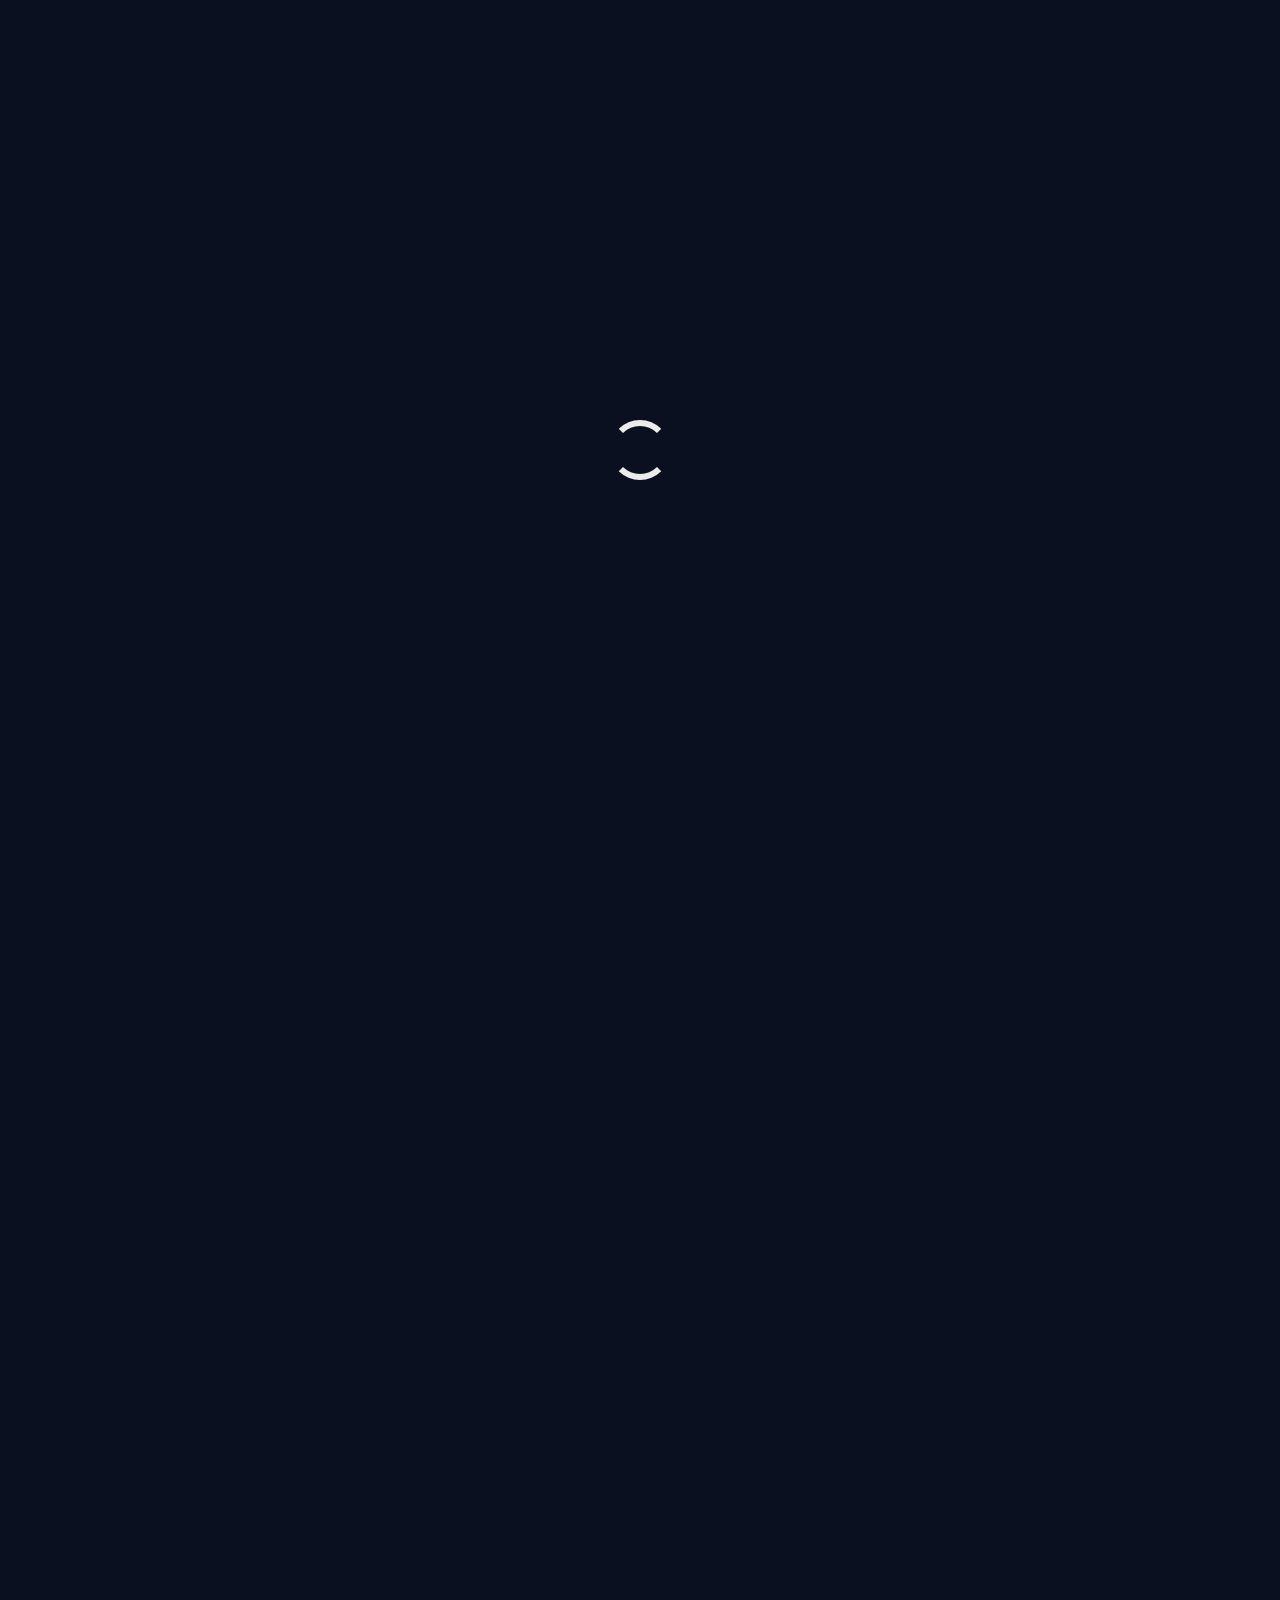
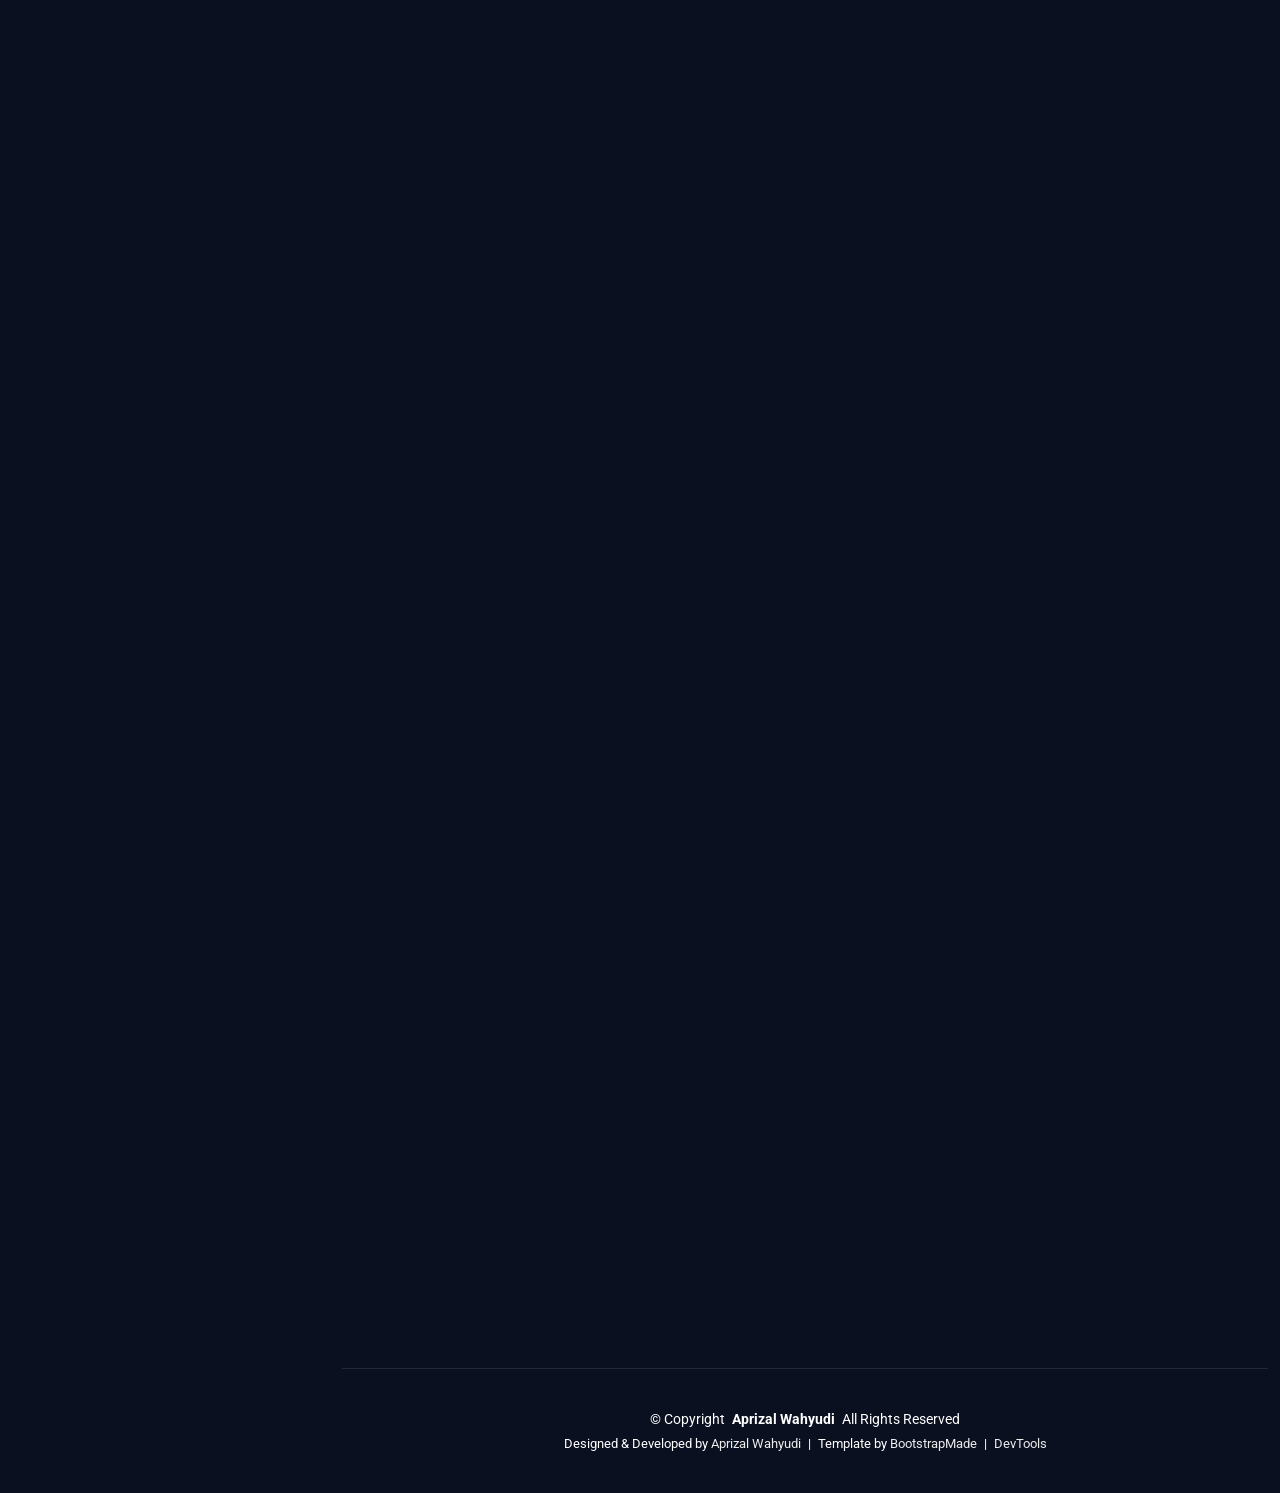
==== commit d002e23f: "Update portfolio content" ====
--- a/index.html
+++ b/index.html
@@ -264,7 +264,7 @@
     <section id="stats" class="stats section light-background">
       <div class="container" data-aos="fade-up" data-aos-delay="100">
         <div class="row justify-content-center">
-          <div class="col-lg-10">
+          <div class="col-lg-12">
             <div class="stats-wrapper">
 
               <div class="stats-item" data-aos="zoom-in" data-aos-delay="150">
@@ -901,7 +901,7 @@
 
                   <ul class="portfolio-filters isotope-filters">
                     <li data-filter="*" class="filter-active">All Projects</li>
-                    <li data-filter=".filter-spk">Decision Support Systems</li>
+                    <li data-filter=".filter-spk">DSS</li>
                     <li data-filter=".filter-expert">Expert Systems</li>
                     <li data-filter=".filter-health">Healthcare Systems</li>
                     <li data-filter=".filter-queue">Queue Management</li>
@@ -922,32 +922,45 @@
 
                   <!-- Project 1: Decision Support System -->
                   <div class="col-lg-6 col-md-6 portfolio-item isotope-item filter-spk">
-                    <div class="portfolio-wrap">
-
-                      <img src="assets/img/portfolio/spk-bansos.webp"
-                          class="img-fluid"
-                          alt="Social Assistance Decision Support System"
-                          loading="lazy">
-
-                      <div class="portfolio-info">
-                        <div class="content">
-                          <span class="category">Decision Support System</span>
-                          <h4>Social Assistance Selection System</h4>
-
-                          <div class="portfolio-links">
-                            <a href="assets/img/portfolio/spk-bansos.webp"
-                              class="glightbox"
-                              title="Social Assistance Decision Support System">
-                              <i class="bi bi-plus-lg"></i>
-                            </a>
-
-                            <a href="portfolio-details.html?project=spk-bansos"
-                              title="View Project Details">
-                              <i class="bi bi-arrow-right"></i>
-                            </a>
-                          </div>
+                    <div class="portfolio-wrap stacked-preview">
+                    <!-- Screenshot belakang kiri -->
+                    <img src="assets/img/Project/Suhe (SPK)/dashboard.png"
+                        class="preview-side preview-left"
+                        alt=""
+                        loading="lazy">
+
+                    <!-- Screenshot belakang kanan -->
+                    <img src="assets/img/Project/Suhe (SPK)/Hasil.png"
+                        class="preview-side preview-right"
+                        alt=""
+                        loading="lazy">
+
+                    <!-- Screenshot utama -->
+                    <img src="assets/img/Project/Suhe (SPK)/Login.png"
+                        class="img-fluid preview-main"
+                        alt="Web-Based Decision Support Systems"
+                        loading="lazy">
+
+                    <!-- Portfolio overlay -->
+                    <div class="portfolio-info">
+                      <div class="content">
+                        <span class="category">Decision Support Systems</span>
+                        <h4>Web-Based Decision Support Systems</h4>
+
+                        <div class="portfolio-links">
+                          <a href="assets/img/Project/Suhe (SPK)/Login.png"
+                            class="glightbox"
+                            title="Web-Based Decision Support Systems">
+                            <i class="bi bi-plus-lg"></i>
+                          </a>
+
+                          <a href="portfolio-details.html?project=dss"
+                            title="View Project Details">
+                            <i class="bi bi-arrow-right"></i>
+                          </a>
                         </div>
                       </div>
+                    </div>
 
                     </div>
                   </div>
@@ -955,168 +968,97 @@
 
                   <!-- Project 2: Expert System -->
                   <div class="col-lg-6 col-md-6 portfolio-item isotope-item filter-expert">
-                    <div class="portfolio-wrap">
-
-                      <img src="assets/img/portfolio/expert-system.webp"
-                          class="img-fluid"
-                          alt="Web-Based Expert System"
-                          loading="lazy">
-
-                      <div class="portfolio-info">
-                        <div class="content">
-                          <span class="category">Expert System</span>
-                          <h4>Web-Based Expert System</h4>
-
-                          <div class="portfolio-links">
-                            <a href="assets/img/portfolio/expert-system.webp"
-                              class="glightbox"
-                              title="Web-Based Expert System">
-                              <i class="bi bi-plus-lg"></i>
-                            </a>
-
-                            <a href="portfolio-details.html?project=expert-system"
-                              title="View Project Details">
-                              <i class="bi bi-arrow-right"></i>
-                            </a>
-                          </div>
+                    <div class="portfolio-wrap stacked-preview">
+
+                    <!-- Screenshot belakang kiri -->
+                    <img src="assets/img/Project/Sapnah (Sispak)/Dashboard.png"
+                        class="preview-side preview-left"
+                        alt=""
+                        loading="lazy">
+
+                    <!-- Screenshot belakang kanan -->
+                    <img src="assets/img/Project/Sapnah (Sispak)/Hasil Diagnosa.png"
+                        class="preview-side preview-right"
+                        alt=""
+                        loading="lazy">
+
+                    <!-- Screenshot utama -->
+                    <img src="assets/img/Project/Sapnah (Sispak)/Login.png"
+                        class="img-fluid preview-main"
+                        alt="Web-Based Expert System"
+                        loading="lazy">
+
+                    <!-- Portfolio overlay -->
+                    <div class="portfolio-info">
+                      <div class="content">
+                        <span class="category">Expert System</span>
+                        <h4>Web-Based Expert System</h4>
+
+                        <div class="portfolio-links">
+                          <a href="assets/img/Project/Sapnah (Sispak)/Login.png"
+                            class="glightbox"
+                            title="Web-Based Expert System">
+                            <i class="bi bi-plus-lg"></i>
+                          </a>
+
+                          <a href="portfolio-details.html?project=expert-system"
+                            title="View Project Details">
+                            <i class="bi bi-arrow-right"></i>
+                          </a>
                         </div>
                       </div>
-
                     </div>
+
+                    </div>
                   </div>
                   <!-- End Project 2 -->
-
-                  <!-- Project 3: Electronic Medical Record -->
+              
+                  <!-- Project 3: Healthcare Systems -->
                   <div class="col-lg-6 col-md-6 portfolio-item isotope-item filter-health">
-                    <div class="portfolio-wrap">
-
-                      <img src="assets/img/portfolio/emr-system.webp"
-                          class="img-fluid"
-                          alt="Electronic Medical Record System"
-                          loading="lazy">
-
-                      <div class="portfolio-info">
-                        <div class="content">
-                          <span class="category">Healthcare System</span>
-                          <h4>Electronic Medical Record System</h4>
-
-                          <div class="portfolio-links">
-                            <a href="assets/img/portfolio/emr-system.webp"
-                              class="glightbox"
-                              title="Electronic Medical Record System">
-                              <i class="bi bi-plus-lg"></i>
-                            </a>
-
-                            <a href="portfolio-details.html?project=emr-system"
-                              title="View Project Details">
-                              <i class="bi bi-arrow-right"></i>
-                            </a>
-                          </div>
+                    <div class="portfolio-wrap stacked-preview">
+
+                    <!-- Screenshot belakang kiri -->
+                    <img src="assets/img/Project/Nuke (EMR)/Dashboard.png"
+                        class="preview-side preview-left"
+                        alt=""
+                        loading="lazy">
+
+                    <!-- Screenshot belakang kanan -->
+                    <img src="assets/img/Project/Nuke (EMR)/Data Pasien.png"
+                        class="preview-side preview-right"
+                        alt=""
+                        loading="lazy">
+
+                    <!-- Screenshot utama -->
+                    <img src="assets/img/Project/Nuke (EMR)/Login.png"
+                        class="img-fluid preview-main"
+                        alt="Web-Based Healthcare Systems"
+                        loading="lazy">
+
+                    <!-- Portfolio overlay -->
+                    <div class="portfolio-info">
+                      <div class="content">
+                        <span class="category">Healthcare Systems</span>
+                        <h4>Web-Based Healthcare Systems</h4>
+
+                        <div class="portfolio-links">
+                          <a href="assets/img/Project/Nuke (EMR)/Login.png"
+                            class="glightbox"
+                            title="Web-Based Healthcare Systems">
+                            <i class="bi bi-plus-lg"></i>
+                          </a>
+
+                          <a href="portfolio-details.html?project=expert-system"
+                            title="View Project Details">
+                            <i class="bi bi-arrow-right"></i>
+                          </a>
                         </div>
                       </div>
-
                     </div>
+
+                    </div>
                   </div>
                   <!-- End Project 3 -->
-
-                  <!-- Project 4: Online Queue Management -->
-                  <div class="col-lg-6 col-md-6 portfolio-item isotope-item filter-queue">
-                    <div class="portfolio-wrap">
-
-                      <img src="assets/img/portfolio/online-queue.webp"
-                          class="img-fluid"
-                          alt="Online Queue Management System"
-                          loading="lazy">
-
-                      <div class="portfolio-info">
-                        <div class="content">
-                          <span class="category">Queue Management</span>
-                          <h4>Online Queue Management System</h4>
-
-                          <div class="portfolio-links">
-                            <a href="assets/img/portfolio/online-queue.webp"
-                              class="glightbox"
-                              title="Online Queue Management System">
-                              <i class="bi bi-plus-lg"></i>
-                            </a>
-
-                            <a href="portfolio-details.html?project=online-queue"
-                              title="View Project Details">
-                              <i class="bi bi-arrow-right"></i>
-                            </a>
-                          </div>
-                        </div>
-                      </div>
-
-                    </div>
-                  </div>
-                  <!-- End Project 4 -->
-
-                  <!-- Project 5: Business Website -->
-                  <div class="col-lg-6 col-md-6 portfolio-item isotope-item filter-business">
-                    <div class="portfolio-wrap">
-
-                      <img src="assets/img/portfolio/business-website.webp"
-                          class="img-fluid"
-                          alt="Business Website and Product Catalog"
-                          loading="lazy">
-
-                      <div class="portfolio-info">
-                        <div class="content">
-                          <span class="category">Business Website</span>
-                          <h4>Business Website &amp; Product Catalog</h4>
-
-                          <div class="portfolio-links">
-                            <a href="assets/img/portfolio/business-website.webp"
-                              class="glightbox"
-                              title="Business Website and Product Catalog">
-                              <i class="bi bi-plus-lg"></i>
-                            </a>
-
-                            <a href="portfolio-details.html?project=business-website"
-                              title="View Project Details">
-                              <i class="bi bi-arrow-right"></i>
-                            </a>
-                          </div>
-                        </div>
-                      </div>
-
-                    </div>
-                  </div>
-                  <!-- End Project 5 -->
-
-                  <!-- Project 6: Other Information System -->
-                  <div class="col-lg-6 col-md-6 portfolio-item isotope-item filter-other">
-                    <div class="portfolio-wrap">
-
-                      <img src="assets/img/portfolio/information-system.webp"
-                          class="img-fluid"
-                          alt="Web-Based Information System"
-                          loading="lazy">
-
-                      <div class="portfolio-info">
-                        <div class="content">
-                          <span class="category">Information System</span>
-                          <h4>Web-Based Information System</h4>
-
-                          <div class="portfolio-links">
-                            <a href="assets/img/portfolio/information-system.webp"
-                              class="glightbox"
-                              title="Web-Based Information System">
-                              <i class="bi bi-plus-lg"></i>
-                            </a>
-
-                            <a href="portfolio-details.html?project=information-system"
-                              title="View Project Details">
-                              <i class="bi bi-arrow-right"></i>
-                            </a>
-                          </div>
-                        </div>
-                      </div>
-
-                    </div>
-                  </div>
-                  <!-- End Project 6 -->
 
                 </div>
                 <!-- End Portfolio Container -->
@@ -1403,7 +1345,7 @@
         <div class="testimonial-masonry">
 
           <!-- Testimonial 1 -->
-          <div class="testimonial-item" data-aos="fade-up">
+          <div class="testimonial-item highlight" data-aos="fade-up">
             <div class="testimonial-content">
 
               <div class="quote-pattern">
@@ -1411,20 +1353,19 @@
               </div>
 
               <p>
-                "[Insert the client's genuine feedback about the project,
-                communication, or development process here.]"
+                "The system helps users evaluate alternatives and make decisions based on specific criteria."
               </p>
 
               <div class="client-info">
                 <div class="client-image">
-                  <img src="assets/img/person/person-f-7.webp"
+                  <img src="assets/img/profile/profile-testimoni.png"
                       alt="Client profile"
                       loading="lazy">
                 </div>
 
                 <div class="client-details">
-                  <h3>[Client Name]</h3>
-                  <span class="position">[Client Role or Project Type]</span>
+                  <h3>Academic / Information System Project</h3>
+                  <span class="position">Web-Based Decision Support System</span>
                 </div>
               </div>
 
@@ -1440,20 +1381,19 @@
               </div>
 
               <p>
-                "[Insert genuine feedback from a client whose project involved
-                a decision support system, expert system, or another web application.]"
+                "The application helps users identify solutions based on predefined rules and knowledge."
               </p>
 
               <div class="client-info">
                 <div class="client-image">
-                  <img src="assets/img/person/person-m-7.webp"
+                  <img src="assets/img/profile/profile-testimoni.png"
                       alt="Client profile"
                       loading="lazy">
                 </div>
 
                 <div class="client-details">
-                  <h3>[Client Name]</h3>
-                  <span class="position">[Client Role or Project Type]</span>
+                  <h3>Academic / Web Application Project</h3>
+                  <span class="position">Web-Based Expert System</span>
                 </div>
               </div>
 
@@ -1461,7 +1401,7 @@
           </div>
 
           <!-- Testimonial 3 -->
-          <div class="testimonial-item" data-aos="fade-up" data-aos-delay="200">
+          <div class="testimonial-item highlight" data-aos="fade-up" data-aos-delay="200">
             <div class="testimonial-content">
 
               <div class="quote-pattern">
@@ -1469,20 +1409,19 @@
               </div>
 
               <p>
-                "[Insert genuine feedback about the quality, functionality,
-                or usability of the completed application.]"
+                "The system helps manage patient information and medical records digitally."
               </p>
 
               <div class="client-info">
                 <div class="client-image">
-                  <img src="assets/img/person/person-f-8.webp"
+                  <img src="assets/img/profile/profile-testimoni.png"
                       alt="Client profile"
                       loading="lazy">
                 </div>
 
                 <div class="client-details">
-                  <h3>[Client Name]</h3>
-                  <span class="position">[Client Role or Project Type]</span>
+                  <h3>Healthcare Information System Project</h3>
+                  <span class="position">Electronic Medical Record System (EMR)</span>
                 </div>
               </div>
 
@@ -1490,7 +1429,7 @@
           </div>
 
           <!-- Testimonial 4 -->
-          <div class="testimonial-item" data-aos="fade-up" data-aos-delay="300">
+          <div class="testimonial-item highlight" data-aos="fade-up" data-aos-delay="300">
             <div class="testimonial-content">
 
               <div class="quote-pattern">
@@ -1498,20 +1437,19 @@
               </div>
 
               <p>
-                "[Insert genuine feedback from a client who requested an
-                information system, online queue application, or EMR project.]"
+                "The system helps users access queue information and monitor service status online."
               </p>
 
               <div class="client-info">
                 <div class="client-image">
-                  <img src="assets/img/person/person-m-8.webp"
+                  <img src="assets/img/profile/profile-testimoni.png"
                       alt="Client profile"
                       loading="lazy">
                 </div>
 
                 <div class="client-details">
-                  <h3>[Client Name]</h3>
-                  <span class="position">[Client Role or Project Type]</span>
+                  <h3>Academic / Web Application Project</h3>
+                  <span class="position">Online Queue Management System</span>
                 </div>
               </div>
 
@@ -1527,20 +1465,19 @@
               </div>
 
               <p>
-                "[Insert genuine feedback about the collaboration, project
-                revisions, or how well the application met the client's needs.]"
+                "The website helps businesses showcase their products and share information online."
               </p>
 
               <div class="client-info">
                 <div class="client-image">
-                  <img src="assets/img/person/person-f-9.webp"
+                  <img src="assets/img/profile/profile-testimoni.png"
                       alt="Client profile"
                       loading="lazy">
                 </div>
 
                 <div class="client-details">
-                  <h3>[Client Name]</h3>
-                  <span class="position">[Client Role or Project Type]</span>
+                  <h3>Business Website & Product Catalog</h3>
+                  <span class="position">Small Business / Website Project</span>
                 </div>
               </div>
 
@@ -1548,7 +1485,7 @@
           </div>
 
           <!-- Testimonial 6 -->
-          <div class="testimonial-item" data-aos="fade-up" data-aos-delay="500">
+          <div class="testimonial-item highlight" data-aos="fade-up" data-aos-delay="500">
             <div class="testimonial-content">
 
               <div class="quote-pattern">
@@ -1556,20 +1493,19 @@
               </div>
 
               <p>
-                "[Insert genuine feedback from another client about their
-                experience working with you on a web development project.]"
+                "The application helps organize information and simplify everyday administrative tasks."
               </p>
 
               <div class="client-info">
                 <div class="client-image">
-                  <img src="assets/img/person/person-m-13.webp"
+                  <img src="assets/img/profile/profile-testimoni.png"
                       alt="Client profile"
                       loading="lazy">
                 </div>
 
                 <div class="client-details">
-                  <h3>[Client Name]</h3>
-                  <span class="position">[Client Role or Project Type]</span>
+                  <h3>Information System Development Project</h3>
+                  <span class="position">Web-Based Information System</span>
                 </div>
               </div>
 
--- a/assets/css/main.css
+++ b/assets/css/main.css
@@ -19,11 +19,11 @@
 
 /* Global Colors - The following color variables are used throughout the website. Updating them here will change the color scheme of the entire website */
 :root { 
-  --background-color: #1f1f1f; /* Background color for the entire website, including individual sections */
+  --background-color: #0a1020; /* Background color for the entire website, including individual sections */
   --default-color: #ffffff; /* Default color used for the majority of the text content across the entire website */
   --heading-color: #ffffff; /* Color for headings, subheadings and title throughout the website */
   --accent-color: #ececec; /* Accent color that represents your brand on the website. It's used for buttons, links, and other elements that need to stand out */
-  --surface-color: #232323; /* The surface color is used as a background of boxed elements within sections, such as cards, icon boxes, or other elements that require a visual separation from the global background. */
+  --surface-color: #232323af; /* The surface color is used as a background of boxed elements within sections, such as cards, icon boxes, or other elements that require a visual separation from the global background. */
   --contrast-color: #310606; /* Contrast color for text, ensuring readability against backgrounds of accent, heading, or default colors. */
 }
 
@@ -40,12 +40,12 @@
 /* Color Presets - These classes override global colors when applied to any section or element, providing reuse of the sam color scheme. */
 
 .light-background {
-  --background-color: #2c2c2c;
+  --background-color: #0a1020;
   --surface-color: #323232;
 }
 
 .dark-background {
-  --background-color: #040b14;
+  --background-color: #0a1020;
   --default-color: #ffffff;
   --heading-color: #ffffff;
   --surface-color: #151f2b;
@@ -143,7 +143,7 @@
 # Global Header
 --------------------------------------------------------------*/
 .header {
-  --background-color: #1b1b1b;
+  --background-color: #0a1020;
   --contrast-color: #444444;
   color: var(--default-color);
   position: fixed;
@@ -157,11 +157,73 @@
   z-index: 997;
 }
 
-.header .header-container {
+/* .header .header-container {
   border-radius: 20px;
   padding: 15px;
   background-color: var(--background-color);
   border: 1px solid color-mix(in srgb, var(--default-color), transparent 80%);
+} */
+ .header .header-container {
+  position: relative;
+  isolation: isolate;
+  overflow: hidden;
+
+  border-radius: 20px;
+  padding: 15px;
+
+  /* Navy Liquid Glass */
+  background: rgba(24, 32, 58, 0.78);
+  -webkit-backdrop-filter: blur(24px) saturate(160%);
+  backdrop-filter: blur(24px) saturate(160%);
+
+  /* Glass border */
+  border: 1px solid rgba(255, 255, 255, 0.16);
+
+  /* Depth and reflection */
+  box-shadow:
+    0 8px 32px rgba(0, 0, 0, 0.18),
+    inset 0 1px 0 rgba(255, 255, 255, 0.12);
+
+  transition:
+    background .3s ease,
+    box-shadow .3s ease,
+    border-color .3s ease;
+}
+
+/* Pantulan cahaya kaca */
+.header .header-container::before {
+  content: "";
+  position: absolute;
+  inset: 0;
+  border-radius: inherit;
+
+  background: linear-gradient(
+    135deg,
+    rgba(255, 255, 255, 0.12) 0%,
+    transparent 35%,
+    rgba(255, 255, 255, 0.025) 65%,
+    rgba(255, 255, 255, 0.07) 100%
+  );
+
+  pointer-events: none;
+  z-index: -1;
+}
+
+/* Hover halus */
+.header .header-container:hover {
+  background: rgba(24, 32, 58, 0.86);
+  border-color: rgba(255, 255, 255, 0.24);
+
+  box-shadow:
+    0 12px 36px rgba(0, 0, 0, 0.22),
+    inset 0 1px 0 rgba(255, 255, 255, 0.16);
+}
+
+/* Fallback browser */
+@supports not (backdrop-filter: blur(24px)) {
+  .header .header-container {
+    background: #18203a;
+  }
 }
 
 .header .social-links {
@@ -206,7 +268,7 @@
   left: 0;
 }
 
-.header .header-toggle {
+/* .header .header-toggle {
   color: var(--contrast-color);
   background-color: var(--accent-color);
   font-size: 22px;
@@ -227,7 +289,90 @@
 .header .header-toggle:hover {
   color: var(--contrast-color);
   background-color: color-mix(in srgb, var(--accent-color) 90%, white 15%);
-}
+} */
+
+/* Liquid Glass Header Toggle */
+.header .header-toggle {
+  color: #fff !important;
+  background: rgba(255, 255, 255, 0.10);
+
+  -webkit-backdrop-filter: blur(12px) saturate(180%);
+  backdrop-filter: blur(12px) saturate(180%);
+
+  border: 1px solid rgba(255, 255, 255, 0.35);
+  border-radius: 50%;
+
+  box-shadow:
+    0 8px 24px rgba(0, 0, 0, 0.16),
+    inset 0 1px 1px rgba(255, 255, 255, 0.4),
+    inset 0 -1px 1px rgba(255, 255, 255, 0.12);
+
+  font-size: 22px;
+  display: flex;
+  align-items: center;
+  justify-content: center;
+
+  width: 40px;
+  height: 40px;
+
+  cursor: pointer;
+  position: fixed;
+  top: 15px;
+  right: 15px;
+  z-index: 9999;
+
+  overflow: hidden;
+
+  /* Moving glass reflection */
+  background-image: linear-gradient(
+    115deg,
+    transparent 20%,
+    rgba(255, 255, 255, 0.04) 35%,
+    rgba(255, 255, 255, 0.30) 48%,
+    rgba(56, 189, 248, 0.14) 53%,
+    transparent 68%
+  );
+
+  background-size: 250% 100%;
+  background-position: 100% 50%;
+
+  transition:
+    background-position 0.6s ease,
+    background-color 0.3s ease,
+    border-color 0.3s ease,
+    box-shadow 0.3s ease,
+    transform 0.3s ease;
+}
+
+/* Hover: Moving Liquid Glass */
+.header .header-toggle:hover {
+  color: #fff !important;
+
+  background-color: rgba(255, 255, 255, 0.16);
+  background-position: 0% 50%;
+
+  border-color: rgba(255, 255, 255, 0.55);
+
+  box-shadow:
+    0 10px 28px rgba(0, 0, 0, 0.2),
+    0 0 16px rgba(56, 189, 248, 0.12),
+    inset 0 1px 2px rgba(255, 255, 255, 0.5);
+
+  transform: scale(1.05);
+}
+
+/* Keep hamburger visible */
+.header .header-toggle i {
+  color: #fff !important;
+}
+
+/* Accessibility */
+@media (prefers-reduced-motion: reduce) {
+  .header .header-toggle {
+    transition: none;
+  }
+}
+
 
 /*--------------------------------------------------------------
 # Navigation Menu
@@ -406,9 +551,7 @@
   }
 }
 
-/*--------------------------------------------------------------
-# Scroll Top Button
---------------------------------------------------------------*/
+/* Liquid Glass Scroll Top Button */
 .scroll-top {
   position: fixed;
   visibility: hidden;
@@ -416,28 +559,98 @@
   right: 15px;
   bottom: -15px;
   z-index: 99999;
-  background-color: var(--accent-color);
+
   width: 44px;
   height: 44px;
-  border-radius: 50px;
-  transition: all 0.4s;
-}
-
+  border-radius: 50%;
+
+  display: flex;
+  align-items: center;
+  justify-content: center;
+
+  background-color: color-mix(in srgb, var(--accent-color), transparent 72%);
+  -webkit-backdrop-filter: blur(14px) saturate(180%);
+  backdrop-filter: blur(14px) saturate(180%);
+
+  border: 1px solid rgba(255, 255, 255, 0.4);
+
+  box-shadow:
+    0 8px 24px rgba(0, 0, 0, 0.14),
+    inset 0 1px 2px rgba(255, 255, 255, 0.45),
+    inset 0 -1px 1px rgba(255, 255, 255, 0.12);
+
+  overflow: hidden;
+
+  /* Moving glass reflection */
+  background-image: linear-gradient(
+    115deg,
+    transparent 20%,
+    rgba(255, 255, 255, 0.04) 35%,
+    rgba(255, 255, 255, 0.3) 48%,
+    rgba(56, 189, 248, 0.14) 53%,
+    transparent 68%
+  );
+
+  background-size: 250% 100%;
+  background-position: 100% 50%;
+
+  transition:
+    background-position 0.6s ease,
+    background-color 0.3s ease,
+    border-color 0.3s ease,
+    box-shadow 0.3s ease,
+    transform 0.3s ease,
+    opacity 0.4s ease,
+    bottom 0.4s ease,
+    visibility 0.4s ease;
+}
+
+/* Icon */
 .scroll-top i {
+  position: relative;
+  z-index: 1;
   font-size: 24px;
-  color: var(--contrast-color);
   line-height: 0;
-}
-
+  color: #fff;
+  transition: transform 0.3s ease;
+}
+
+/* Hover: Moving Liquid Glass */
 .scroll-top:hover {
-  background-color: color-mix(in srgb, var(--accent-color), transparent 20%);
-  color: var(--contrast-color);
-}
-
+  background-color: color-mix(in srgb, var(--accent-color), transparent 55%);
+  background-position: 0% 50%;
+
+  border-color: rgba(255, 255, 255, 0.6);
+
+  box-shadow:
+    0 10px 28px rgba(0, 0, 0, 0.2),
+    0 0 16px rgba(56, 189, 248, 0.12),
+    inset 0 1px 2px rgba(255, 255, 255, 0.5);
+
+  transform: translateY(-3px) scale(1.05);
+}
+
+.scroll-top:hover i {
+  transform: translateY(-2px);
+}
+
+/* Active State */
 .scroll-top.active {
   visibility: visible;
   opacity: 1;
   bottom: 15px;
+}
+
+/* Accessibility */
+@media (prefers-reduced-motion: reduce) {
+  .scroll-top,
+  .scroll-top i {
+    transition: none;
+  }
+
+  .scroll-top:hover {
+    transform: none;
+  }
 }
 
 /*--------------------------------------------------------------
@@ -659,7 +872,7 @@
   border: 2px solid;
 }
 
-.hero .hero-actions .btn.btn-primary {
+/* .hero .hero-actions .btn.btn-primary {
   background-color: var(--accent-color);
   color: var(--contrast-color);
   border-color: var(--accent-color);
@@ -681,7 +894,136 @@
   background-color: var(--accent-color);
   color: var(--contrast-color);
   transform: translateY(-2px);
-}
+} */
+
+
+/* ================================
+   LIQUID GLASS - HERO BUTTONS
+================================ */
+
+/* Tombol 1 - Primary Glass */
+.hero .hero-actions .btn.btn-primary {
+  color: #fff;
+  background: rgba(56, 189, 248, 0.18);
+
+  -webkit-backdrop-filter: blur(16px) saturate(180%);
+  backdrop-filter: blur(16px) saturate(180%);
+
+  border: 1px solid rgba(125, 211, 252, 0.65);
+  border-radius: 50px;
+
+  box-shadow:
+    0 8px 24px rgba(56, 189, 248, 0.12),
+    inset 0 1px 1px rgba(255, 255, 255, 0.35),
+    inset 0 -1px 1px rgba(255, 255, 255, 0.08);
+
+  position: relative;
+  overflow: hidden;
+  isolation: isolate;
+
+  transition:
+    background 0.35s ease,
+    border-color 0.35s ease,
+    box-shadow 0.35s ease,
+    transform 0.35s ease;
+}
+
+/* Pantulan kaca tombol 1 */
+.hero .hero-actions .btn.btn-primary::before {
+  content: "";
+  position: absolute;
+  inset: 0;
+  z-index: -1;
+  pointer-events: none;
+  border-radius: inherit;
+
+  background: linear-gradient(
+    135deg,
+    rgba(255, 255, 255, 0.28),
+    transparent 45%,
+    rgba(56, 189, 248, 0.12)
+  );
+}
+
+/* Hover tombol 1 */
+.hero .hero-actions .btn.btn-primary:hover {
+  color: #fff;
+  background: rgba(56, 189, 248, 0.28);
+  border-color: rgba(255, 255, 255, 0.8);
+
+  transform: translateY(-3px);
+
+  box-shadow:
+    0 12px 30px rgba(56, 189, 248, 0.22),
+    inset 0 1px 2px rgba(255, 255, 255, 0.45);
+}
+
+
+/* Tombol 2 - Outline Glass */
+.hero .hero-actions .btn.btn-outline {
+  color: #fff;
+  background: rgba(255, 255, 255, 0.06);
+
+  -webkit-backdrop-filter: blur(16px) saturate(180%);
+  backdrop-filter: blur(16px) saturate(180%);
+
+  border: 1px solid rgba(255, 255, 255, 0.3);
+  border-radius: 50px;
+
+  box-shadow:
+    0 6px 20px rgba(0, 0, 0, 0.08),
+    inset 0 1px 1px rgba(255, 255, 255, 0.2);
+
+  position: relative;
+  overflow: hidden;
+  isolation: isolate;
+
+  transition:
+    background 0.35s ease,
+    border-color 0.35s ease,
+    box-shadow 0.35s ease,
+    transform 0.35s ease;
+}
+
+/* Pantulan kaca tombol 2 */
+.hero .hero-actions .btn.btn-outline::before {
+  content: "";
+  position: absolute;
+  inset: 0;
+  z-index: -1;
+  pointer-events: none;
+  border-radius: inherit;
+
+  background: linear-gradient(
+    135deg,
+    rgba(255, 255, 255, 0.2),
+    transparent 48%,
+    rgba(56, 189, 248, 0.08)
+  );
+}
+
+/* Hover tombol 2 */
+.hero .hero-actions .btn.btn-outline:hover {
+  color: #fff;
+  background: rgba(56, 189, 248, 0.16);
+  border-color: rgba(255, 255, 255, 0.65);
+
+  transform: translateY(-3px);
+
+  box-shadow:
+    0 10px 26px rgba(56, 189, 248, 0.14),
+    inset 0 1px 2px rgba(255, 255, 255, 0.35);
+}
+
+
+/* Accessibility */
+@media (prefers-reduced-motion: reduce) {
+  .hero .hero-actions .btn.btn-primary,
+  .hero .hero-actions .btn.btn-outline {
+    transition: none;
+  }
+}
+
 
 .hero .social-links {
   display: flex;
@@ -691,7 +1033,7 @@
   max-width: 100%;
 }
 
-.hero .social-links a {
+/* .hero .social-links a {
   width: 44px;
   height: 44px;
   flex: 0 0 44px;
@@ -723,6 +1065,101 @@
     flex-basis: 40px;
     font-size: 17px;
   }
+} */
+
+/* Liquid Glass Social Links */
+.hero .social-links a {
+  position: relative;
+  isolation: isolate;
+  overflow: hidden;
+
+  width: 44px;
+  height: 44px;
+  flex: 0 0 44px;
+
+  display: flex;
+  align-items: center;
+  justify-content: center;
+
+  /* Navy Liquid Glass */
+  background: rgba(24, 32, 58, 0.78);
+  -webkit-backdrop-filter: blur(18px) saturate(160%);
+  backdrop-filter: blur(18px) saturate(160%);
+
+  color: rgba(255, 255, 255, 0.85);
+  border: 1px solid rgba(255, 255, 255, 0.16);
+  border-radius: 50%;
+
+  font-size: 18px;
+
+  box-shadow:
+    0 4px 15px rgba(0, 0, 0, 0.12),
+    inset 0 1px 0 rgba(255, 255, 255, 0.12);
+
+  transition:
+    transform .3s ease,
+    background .3s ease,
+    border-color .3s ease,
+    box-shadow .3s ease,
+    color .3s ease;
+}
+
+/* Glass reflection */
+.hero .social-links a::before {
+  content: "";
+  position: absolute;
+  inset: 0;
+  border-radius: inherit;
+
+  background: linear-gradient(
+    135deg,
+    rgba(255, 255, 255, 0.16),
+    transparent 45%,
+    rgba(255, 255, 255, 0.03)
+  );
+
+  pointer-events: none;
+  z-index: -1;
+}
+
+/* Keep icons above the reflection */
+.hero .social-links a i {
+  position: relative;
+  z-index: 1;
+}
+
+/* Hover effect */
+.hero .social-links a:hover {
+  color: #fff;
+  background: rgba(24, 32, 58, 0.95);
+  border-color: rgba(255, 255, 255, 0.3);
+
+  transform: translateY(-4px) scale(1.04);
+
+  box-shadow:
+    0 8px 25px rgba(24, 32, 58, 0.3),
+    inset 0 1px 0 rgba(255, 255, 255, 0.2);
+}
+
+/* Mobile */
+@media (max-width: 576px) {
+  .hero .social-links {
+    gap: 10px;
+  }
+
+  .hero .social-links a {
+    width: 40px;
+    height: 40px;
+    flex-basis: 40px;
+    font-size: 17px;
+  }
+}
+
+/* Accessibility */
+@media (prefers-reduced-motion: reduce) {
+  .hero .social-links a {
+    transition: none;
+  }
 }
 
 .hero .hero-visual {
@@ -738,7 +1175,7 @@
   height: 400px;
 }
 
-.hero .hero-visual .profile-container .profile-background {
+/* .hero .hero-visual .profile-container .profile-background {
   position: absolute;
   top: 15px;
   left: 15px;
@@ -747,6 +1184,30 @@
   background: color-mix(in srgb, var(--accent-color), transparent 90%);
   border-radius: 30px;
   z-index: 1;
+} */
+ .hero .hero-visual .profile-container .profile-background {
+  position: absolute;
+  top: 15px;
+  left: 15px;
+  width: 100%;
+  height: 100%;
+
+  /* Navy Liquid Glass */
+  background: rgba(24, 32, 58, 0.65);
+  -webkit-backdrop-filter: blur(20px) saturate(160%);
+  backdrop-filter: blur(20px) saturate(160%);
+
+  /* Glass border */
+  border: 1px solid rgba(255, 255, 255, 0.18);
+  border-radius: 30px;
+
+  /* Soft glass depth */
+  box-shadow:
+    0 12px 35px rgba(24, 32, 58, 0.18),
+    inset 0 1px 0 rgba(255, 255, 255, 0.12);
+
+  z-index: 1;
+  pointer-events: none;
 }
 
 .hero .hero-visual .profile-container .profile-image {
@@ -856,7 +1317,7 @@
 /*--------------------------------------------------------------
 # About Section
 --------------------------------------------------------------*/
-.about .profile-card {
+/* .about .profile-card {
   background: linear-gradient(135deg, var(--surface-color) 0%, color-mix(in srgb, var(--surface-color), var(--accent-color) 5%) 100%);
   border-radius: 2rem;
   padding: 2.5rem;
@@ -880,6 +1341,104 @@
 @media (max-width: 991px) {
   .about .profile-card {
     margin-bottom: 3rem;
+  }
+} */
+
+/* Liquid Glass Profile Card */
+.about .profile-card {
+  position: relative;
+  isolation: isolate;
+  overflow: hidden;
+
+  background: rgba(24, 32, 58, 0.82);
+  -webkit-backdrop-filter: blur(24px) saturate(160%);
+  backdrop-filter: blur(24px) saturate(160%);
+
+  border: 1px solid rgba(255, 255, 255, 0.16);
+  border-radius: 2rem;
+  padding: 2.5rem;
+  text-align: center;
+
+  box-shadow:
+    0 20px 40px rgba(0, 0, 0, 0.16),
+    inset 0 1px 0 rgba(255, 255, 255, 0.12);
+
+  transition:
+    background .3s ease,
+    border-color .3s ease,
+    box-shadow .3s ease;
+}
+
+/* Glass reflection */
+.about .profile-card::before {
+  content: "";
+  position: absolute;
+  inset: 0;
+  height: auto;
+  z-index: -1;
+  pointer-events: none;
+  border-radius: inherit;
+
+  background: linear-gradient(
+    135deg,
+    rgba(255, 255, 255, 0.14) 0%,
+    transparent 35%,
+    rgba(255, 255, 255, 0.025) 65%,
+    rgba(255, 255, 255, 0.07) 100%
+  );
+}
+
+/* Soft glow */
+.about .profile-card::after {
+  content: "";
+  position: absolute;
+  width: 180px;
+  height: 180px;
+  top: -100px;
+  right: -60px;
+  z-index: -1;
+  pointer-events: none;
+  border-radius: 50%;
+  background: rgba(100, 160, 255, 0.16);
+  filter: blur(45px);
+}
+
+/* Hover */
+.about .profile-card:hover {
+  background: rgba(24, 32, 58, 0.9);
+  border-color: rgba(255, 255, 255, 0.24);
+
+  box-shadow:
+    0 24px 48px rgba(0, 0, 0, 0.2),
+    inset 0 1px 0 rgba(255, 255, 255, 0.16);
+}
+
+/* Profile card accent line */
+.about .profile-card::before {
+  background:
+    linear-gradient(
+      90deg,
+      transparent,
+      rgba(255, 255, 255, 0.16),
+      transparent
+    ) top / 100% 1px no-repeat,
+    linear-gradient(
+      135deg,
+      rgba(255, 255, 255, 0.12),
+      transparent 40%,
+      rgba(255, 255, 255, 0.04)
+    );
+}
+
+@media (max-width: 991px) {
+  .about .profile-card {
+    margin-bottom: 3rem;
+  }
+}
+
+@media (prefers-reduced-motion: reduce) {
+  .about .profile-card {
+    transition: none;
   }
 }
 
@@ -942,7 +1501,7 @@
   gap: 1rem;
 }
 
-.about .contact-links .contact-item {
+/* .about .contact-links .contact-item {
   display: flex;
   align-items: center;
   gap: 0.75rem;
@@ -965,6 +1524,88 @@
 .about .contact-links .contact-item i {
   font-size: 1rem;
   width: 18px;
+} */
+ /* Liquid Glass Contact Links */
+.about .contact-links .contact-item {
+display: flex;
+align-items: center;
+gap: 0.75rem;
+padding: 0.75rem 1rem;
+
+background: rgba(24, 32, 58, 0.78);
+-webkit-backdrop-filter: blur(18px) saturate(160%);
+backdrop-filter: blur(18px) saturate(160%);
+
+border: 1px solid rgba(255, 255, 255, 0.15);
+border-radius: 0.75rem;
+
+text-decoration: none;
+color: #fff;
+
+box-shadow:
+0 8px 20px rgba(0, 0, 0, 0.1),
+inset 0 1px 0 rgba(255, 255, 255, 0.12);
+
+position: relative;
+overflow: hidden;
+isolation: isolate;
+
+transition:
+background 0.3s ease,
+border-color 0.3s ease,
+box-shadow 0.3s ease,
+transform 0.3s ease;
+}
+
+/* Glass Reflection */
+.about .contact-links .contact-item::before {
+content: "";
+position: absolute;
+inset: 0;
+z-index: -1;
+pointer-events: none;
+border-radius: inherit;
+
+background: linear-gradient(
+135deg,
+rgba(255, 255, 255, 0.12) 0%,
+transparent 40%,
+rgba(255, 255, 255, 0.025) 70%,
+rgba(255, 255, 255, 0.07) 100%
+);
+}
+
+/* Hover Effect */
+.about .contact-links .contact-item {
+background: rgba(24, 32, 58, 0.95);
+color: #fff;
+border-color: rgba(255, 255, 255, 0.28);
+transform: translateY(-3px);
+
+box-shadow:
+0 12px 28px rgba(0, 0, 0, 0.2),
+inset 0 1px 0 rgba(255, 255, 255, 0.2);
+}
+
+/* Contact Icon */
+.about .contact-links .contact-item i {
+font-size: 1rem;
+width: 18px;
+flex-shrink: 0;
+color: rgba(255, 255, 255, 0.85);
+transition: color 0.3s ease;
+}
+
+.about .contact-links .contact-item i {
+color: #fff;
+}
+
+/* Accessibility */
+@media (prefers-reduced-motion: reduce) {
+.about .contact-links .contact-item,
+.about .contact-links .contact-item i {
+transition: none;
+}
 }
 
 .about .about-content {
@@ -981,7 +1622,7 @@
   margin-bottom: 2rem;
 }
 
-.about .about-content .section-header .badge-text {
+/* .about .about-content .section-header .badge-text {
   display: inline-block;
   background: linear-gradient(135deg, var(--accent-color), color-mix(in srgb, var(--accent-color), var(--heading-color) 20%));
   color: var(--contrast-color);
@@ -991,6 +1632,80 @@
   font-weight: 600;
   letter-spacing: 0.5px;
   margin-bottom: 1.5rem;
+} */
+
+/* Liquid Glass - About Badge */
+.about .about-content .section-header .badge-text {
+  display: inline-block;
+  position: relative;
+  isolation: isolate;
+  overflow: hidden;
+
+  background: rgba(255, 255, 255, 0.10);
+
+  -webkit-backdrop-filter: blur(16px) saturate(180%);
+  backdrop-filter: blur(16px) saturate(180%);
+
+  color: var(--accent-color);
+
+  padding: 0.5rem 1.5rem;
+  border: 1px solid rgba(255, 255, 255, 0.28);
+  border-radius: 2rem;
+
+  font-size: 0.875rem;
+  font-weight: 600;
+  letter-spacing: 0.5px;
+  margin-bottom: 1.5rem;
+
+  box-shadow:
+    0 6px 20px rgba(0, 0, 0, 0.08),
+    0 0 16px rgba(56, 189, 248, 0.08),
+    inset 0 1px 1px rgba(255, 255, 255, 0.35),
+    inset 0 -1px 1px rgba(255, 255, 255, 0.08);
+
+  transition:
+    background 0.35s ease,
+    border-color 0.35s ease,
+    box-shadow 0.35s ease,
+    transform 0.35s ease;
+}
+
+/* Pantulan cahaya kaca */
+.about .about-content .section-header .badge-text::before {
+  content: "";
+  position: absolute;
+  inset: 0;
+  z-index: -1;
+  pointer-events: none;
+  border-radius: inherit;
+
+  background: linear-gradient(
+    135deg,
+    rgba(255, 255, 255, 0.30) 0%,
+    rgba(255, 255, 255, 0.06) 35%,
+    transparent 60%,
+    rgba(56, 189, 248, 0.12) 100%
+  );
+}
+
+/* Hover Liquid Glass */
+.about .about-content .section-header .badge-text:hover {
+  background: rgba(255, 255, 255, 0.16);
+  border-color: rgba(255, 255, 255, 0.48);
+
+  transform: translateY(-2px);
+
+  box-shadow:
+    0 8px 24px rgba(0, 0, 0, 0.12),
+    0 0 20px rgba(56, 189, 248, 0.14),
+    inset 0 1px 2px rgba(255, 255, 255, 0.45);
+}
+
+/* Accessibility */
+@media (prefers-reduced-motion: reduce) {
+  .about .about-content .section-header .badge-text {
+    transition: none;
+  }
 }
 
 .about .about-content .section-header h2 {
@@ -1021,7 +1736,7 @@
   margin-bottom: 0;
 }
 
-.about .stats-grid {
+/* .about .stats-grid {
   display: grid;
   grid-template-columns: repeat(3, 1fr);
   gap: 2rem;
@@ -1056,6 +1771,106 @@
   font-size: 0.875rem;
   color: color-mix(in srgb, var(--default-color), transparent 40%);
   font-weight: 500;
+} */
+
+/* Liquid Glass - Stats Grid */
+.about .stats-grid {
+  display: grid;
+  grid-template-columns: repeat(3, 1fr);
+  gap: 2rem;
+  margin-bottom: 2.5rem;
+  padding: 2rem;
+
+  background: rgba(255, 255, 255, 0.08);
+  -webkit-backdrop-filter: blur(20px) saturate(180%);
+  backdrop-filter: blur(20px) saturate(180%);
+
+  border: 1px solid rgba(255, 255, 255, 0.22);
+  border-radius: 1.5rem;
+
+  box-shadow:
+    0 10px 30px rgba(0, 0, 0, 0.08),
+    0 0 20px rgba(56, 189, 248, 0.05),
+    inset 0 1px 1px rgba(255, 255, 255, 0.28),
+    inset 0 -1px 1px rgba(255, 255, 255, 0.06);
+
+  position: relative;
+  isolation: isolate;
+  overflow: hidden;
+
+  transition:
+    border-color 0.35s ease,
+    box-shadow 0.35s ease,
+    transform 0.35s ease;
+}
+
+/* Glass Reflection */
+.about .stats-grid::before {
+  content: "";
+  position: absolute;
+  inset: 0;
+  z-index: -1;
+  pointer-events: none;
+  border-radius: inherit;
+
+  background: linear-gradient(
+    135deg,
+    rgba(255, 255, 255, 0.22) 0%,
+    rgba(255, 255, 255, 0.04) 30%,
+    transparent 55%,
+    rgba(56, 189, 248, 0.08) 100%
+  );
+}
+
+/* Hover Effect */
+.about .stats-grid:hover {
+  border-color: rgba(255, 255, 255, 0.35);
+
+  box-shadow:
+    0 14px 36px rgba(0, 0, 0, 0.12),
+    0 0 24px rgba(56, 189, 248, 0.10),
+    inset 0 1px 2px rgba(255, 255, 255, 0.35);
+}
+
+/* Stat Item */
+.about .stats-grid .stat-item {
+  text-align: center;
+  position: relative;
+  z-index: 1;
+}
+
+/* Stat Number */
+.about .stats-grid .stat-item .stat-number {
+  font-size: 2rem;
+  font-weight: 700;
+  color: var(--accent-color);
+  display: block;
+  margin-bottom: 0.5rem;
+
+  text-shadow: 0 0 18px rgba(56, 189, 248, 0.12);
+}
+
+/* Stat Label */
+.about .stats-grid .stat-item .stat-label {
+  font-size: 0.875rem;
+  color: color-mix(in srgb, var(--default-color), transparent 20%);
+  font-weight: 500;
+}
+
+/* Responsive */
+@media (max-width: 768px) {
+  .about .stats-grid {
+    grid-template-columns: 1fr;
+    gap: 1.5rem;
+    text-align: center;
+  }
+}
+
+/* Accessibility */
+@media (prefers-reduced-motion: reduce) {
+  .about .stats-grid {
+    transition: none;
+  }
 }
 
 .about .details-grid {
@@ -1242,6 +2057,159 @@
   opacity: 0.8;
 }
 
+
+/* Liquid Glass - Stats Cards */
+.stats .stats-item {
+  background: linear-gradient(
+    135deg,
+    color-mix(in srgb, var(--surface-color), transparent 50%),
+    var(--surface-color)
+  );
+  -webkit-backdrop-filter: blur(16px) saturate(150%);
+  backdrop-filter: blur(16px) saturate(150%);
+  border: 1px solid color-mix(in srgb, var(--default-color), transparent 90%);
+  border-radius: 15px;
+  padding: 40px 20px;
+  text-align: center;
+  position: relative;
+  isolation: isolate;
+  overflow: hidden;
+  box-shadow:
+    0 10px 30px rgba(0, 0, 0, 0.05),
+    inset 0 1px 1px rgba(255, 255, 255, 0.18);
+  transition:
+    transform 0.35s ease,
+    box-shadow 0.35s ease,
+    border-color 0.35s ease;
+}
+
+/* Pantulan cahaya pada permukaan kaca */
+.stats .stats-item::before {
+  content: "";
+  position: absolute;
+  inset: 0;
+  z-index: -1;
+  pointer-events: none;
+  border-radius: inherit;
+  background: linear-gradient(
+    135deg,
+    rgba(255, 255, 255, 0.18) 0%,
+    rgba(255, 255, 255, 0.04) 25%,
+    transparent 50%,
+    rgba(255, 255, 255, 0.06) 100%
+  );
+  opacity: 0.65;
+  transition: opacity 0.35s ease;
+}
+
+/* Efek hover */
+.stats .stats-item:hover {
+  transform: translateY(-6px);
+  border-color: color-mix(in srgb, var(--default-color), transparent 78%);
+  box-shadow:
+    0 15px 35px rgba(0, 0, 0, 0.09),
+    0 0 18px rgba(56, 189, 248, 0.05),
+    inset 0 1px 2px rgba(255, 255, 255, 0.24);
+}
+
+.stats .stats-item:hover::before {
+  opacity: 1;
+}
+
+.stats .stats-item:hover .icon-wrapper {
+  transform: scale(1.08);
+}
+
+/* Warna ikon tetap mengikuti desain asli */
+.stats .stats-item:nth-child(1) .icon-wrapper {
+  background-color: color-mix(in srgb, var(--accent-color), transparent 85%);
+}
+
+.stats .stats-item:nth-child(1) .icon-wrapper i {
+  color: color-mix(in srgb, var(--accent-color), transparent 10%);
+}
+
+.stats .stats-item:nth-child(2) .icon-wrapper {
+  background-color: color-mix(in srgb, #ff7e00, transparent 85%);
+}
+
+.stats .stats-item:nth-child(2) .icon-wrapper i {
+  color: color-mix(in srgb, #ff7e00, transparent 10%);
+}
+
+.stats .stats-item:nth-child(3) .icon-wrapper {
+  background-color: color-mix(in srgb, #00c875, transparent 85%);
+}
+
+.stats .stats-item:nth-child(3) .icon-wrapper i {
+  color: color-mix(in srgb, #00c875, transparent 10%);
+}
+
+.stats .stats-item:nth-child(4) .icon-wrapper {
+  background-color: color-mix(in srgb, #e83e8c, transparent 85%);
+}
+
+.stats .stats-item:nth-child(4) .icon-wrapper i {
+  color: color-mix(in srgb, #e83e8c, transparent 10%);
+}
+
+/* Icon Wrapper */
+.stats .stats-item .icon-wrapper {
+  width: 80px;
+  height: 80px;
+  border-radius: 50%;
+  display: flex;
+  align-items: center;
+  justify-content: center;
+  margin: 0 auto 20px;
+  position: relative;
+  z-index: 1;
+  border: 1px solid rgba(255, 255, 255, 0.16);
+  box-shadow:
+    inset 0 1px 1px rgba(255, 255, 255, 0.2),
+    0 4px 12px rgba(0, 0, 0, 0.03);
+  transition: transform 0.35s ease;
+}
+
+.stats .stats-item .icon-wrapper i {
+  font-size: 36px;
+}
+
+/* Angka statistik */
+.stats .stats-item span {
+  display: block;
+  font-size: 25px;
+  font-weight: 700;
+  color: var(--heading-color);
+  margin-bottom: 10px;
+  line-height: 1;
+  font-family: var(--heading-font);
+  position: relative;
+  z-index: 1;
+}
+
+/* Label statistik */
+.stats .stats-item p {
+  color: var(--default-color);
+  font-size: 16px;
+  margin: 0;
+  font-weight: 500;
+  font-family: var(--heading-font);
+  opacity: 0.8;
+  position: relative;
+  z-index: 1;
+}
+
+/* Aksesibilitas */
+@media (prefers-reduced-motion: reduce) {
+  .stats .stats-item,
+  .stats .stats-item::before,
+  .stats .stats-item .icon-wrapper {
+    transition: none;
+  }
+}
+
+
 /*--------------------------------------------------------------
 # Skills Section
 --------------------------------------------------------------*/
@@ -1390,6 +2358,289 @@
   }
 }
 
+
+/* ========================================
+   LIQUID GLASS - SKILLS CATEGORY
+======================================== */
+.skills .skills-category {
+  background: linear-gradient(
+    135deg,
+    color-mix(in srgb, var(--surface-color), transparent 3%),
+    var(--surface-color)
+  );
+  -webkit-backdrop-filter: blur(16px) saturate(150%);
+  backdrop-filter: blur(16px) saturate(150%);
+  padding: 30px;
+  border: 1px solid color-mix(in srgb, var(--default-color), transparent 90%);
+  border-radius: 12px;
+  box-shadow:
+    0 0 20px rgba(0, 0, 0, 0.05),
+    inset 0 1px 1px rgba(255, 255, 255, 0.18);
+  height: 100%;
+  position: relative;
+  isolation: isolate;
+  overflow: hidden;
+  transition:
+    transform 0.35s ease,
+    box-shadow 0.35s ease,
+    border-color 0.35s ease;
+}
+
+.skills .skills-category::before {
+  content: "";
+  position: absolute;
+  inset: 0;
+  z-index: -1;
+  pointer-events: none;
+  border-radius: inherit;
+  background: linear-gradient(
+    135deg,
+    rgba(255, 255, 255, 0.16) 0%,
+    rgba(255, 255, 255, 0.04) 30%,
+    transparent 60%,
+    rgba(56, 189, 248, 0.04) 100%
+  );
+  opacity: 0.7;
+  transition: opacity 0.35s ease;
+}
+
+.skills .skills-category:hover {
+  transform: translateY(-5px);
+  border-color: color-mix(in srgb, var(--default-color), transparent 78%);
+  box-shadow:
+    0 12px 30px rgba(0, 0, 0, 0.08),
+    0 0 18px rgba(56, 189, 248, 0.05),
+    inset 0 1px 2px rgba(255, 255, 255, 0.24);
+}
+
+.skills .skills-category:hover::before {
+  opacity: 1;
+}
+
+/* Heading Kategori */
+.skills .skills-category h3 {
+  font-size: 24px;
+  margin-bottom: 25px;
+  position: relative;
+  padding-bottom: 15px;
+}
+
+.skills .skills-category h3:after {
+  content: "";
+  position: absolute;
+  bottom: 0;
+  left: 0;
+  width: 50px;
+  height: 2px;
+  background-color: var(--accent-color);
+  border-radius: 10px;
+  box-shadow: 0 0 8px color-mix(in srgb, var(--accent-color), transparent 65%);
+}
+
+/* ========================================
+   SKILL ITEM & PROGRESS BAR
+======================================== */
+.skills .skill-item {
+  margin-bottom: 25px;
+  position: relative;
+  z-index: 1;
+}
+
+.skills .skill-item:last-child {
+  margin-bottom: 0;
+}
+
+.skills .skill-item h4 {
+  font-size: 16px;
+  margin-bottom: 8px;
+}
+
+.skills .skill-item .skill-percentage {
+  font-size: 14px;
+  color: color-mix(in srgb, var(--heading-color), transparent 30%);
+}
+
+/* Progress Track - Glass Subtle */
+.skills .skill-item .progress {
+  height: 8px;
+  background-color: color-mix(in srgb, var(--accent-color), transparent 90%);
+  border: 1px solid color-mix(in srgb, var(--default-color), transparent 94%);
+  border-radius: 20px;
+  overflow: hidden;
+  position: relative;
+  box-shadow: inset 0 1px 2px rgba(0, 0, 0, 0.04);
+}
+
+/* Progress Fill */
+.skills .skill-item .progress .progress-bar {
+  background: linear-gradient(
+    90deg,
+    color-mix(in srgb, var(--accent-color), white 8%),
+    var(--accent-color)
+  );
+  transition: width 1.5s ease-in-out;
+  width: 0;
+  height: 100%;
+  border-radius: 20px;
+  box-shadow: 0 0 8px color-mix(in srgb, var(--accent-color), transparent 65%);
+}
+
+/* Tooltip Skill */
+.skills .skill-item .skill-tooltip {
+  font-size: 14px;
+  color: color-mix(in srgb, var(--default-color), transparent 30%);
+  margin-top: 8px;
+  opacity: 0;
+  transform: translateY(-5px);
+  transition:
+    opacity 0.3s ease,
+    transform 0.3s ease;
+}
+
+.skills .skill-item:hover .skill-tooltip {
+  opacity: 1;
+  transform: translateY(0);
+}
+
+/* ========================================
+   LIQUID GLASS - SKILL BOX
+======================================== */
+.skills .skill-box {
+  background: linear-gradient(
+    135deg,
+    color-mix(in srgb, var(--surface-color), transparent 3%),
+    var(--surface-color)
+  );
+  -webkit-backdrop-filter: blur(16px) saturate(150%);
+  backdrop-filter: blur(16px) saturate(150%);
+  padding: 25px 20px;
+  border: 1px solid color-mix(in srgb, var(--default-color), transparent 90%);
+  border-radius: 12px;
+  text-align: center;
+  transition:
+    transform 0.35s ease,
+    box-shadow 0.35s ease,
+    border-color 0.35s ease;
+  height: 100%;
+  position: relative;
+  isolation: isolate;
+  overflow: hidden;
+  box-shadow:
+    0 0 15px rgba(0, 0, 0, 0.05),
+    inset 0 1px 1px rgba(255, 255, 255, 0.16);
+}
+
+.skills .skill-box::before {
+  content: "";
+  position: absolute;
+  inset: 0;
+  z-index: -1;
+  pointer-events: none;
+  border-radius: inherit;
+  background: linear-gradient(
+    135deg,
+    rgba(255, 255, 255, 0.16) 0%,
+    rgba(255, 255, 255, 0.04) 32%,
+    transparent 65%,
+    rgba(56, 189, 248, 0.04) 100%
+  );
+  opacity: 0.65;
+  transition: opacity 0.35s ease;
+}
+
+.skills .skill-box:hover {
+  transform: translateY(-5px);
+  border-color: color-mix(in srgb, var(--default-color), transparent 78%);
+  box-shadow:
+    0 12px 28px rgba(0, 0, 0, 0.08),
+    0 0 18px rgba(56, 189, 248, 0.06),
+    inset 0 1px 2px rgba(255, 255, 255, 0.24);
+}
+
+.skills .skill-box:hover::before {
+  opacity: 1;
+}
+
+.skills .skill-box:hover i {
+  color: var(--accent-color);
+  transform: scale(1.1);
+}
+
+.skills .skill-box:hover .skill-tooltip {
+  opacity: 1;
+  transform: translateY(0);
+}
+
+/* Icon Teknologi */
+.skills .skill-box i {
+  font-size: 36px;
+  color: color-mix(in srgb, var(--accent-color), transparent 20%);
+  margin-bottom: 15px;
+  display: inline-block;
+  position: relative;
+  z-index: 1;
+  transition:
+    color 0.3s ease,
+    transform 0.3s ease;
+}
+
+.skills .skill-box h4 {
+  font-size: 18px;
+  margin-bottom: 10px;
+  position: relative;
+  z-index: 1;
+}
+
+.skills .skill-box .skill-tooltip {
+  font-size: 14px;
+  color: color-mix(in srgb, var(--default-color), transparent 30%);
+  opacity: 0;
+  transform: translateY(5px);
+  transition:
+    opacity 0.3s ease,
+    transform 0.3s ease;
+  position: relative;
+  z-index: 1;
+}
+
+/* ========================================
+   RESPONSIVE
+======================================== */
+@media (max-width: 991.98px) {
+  .skills .skills-category {
+    margin-bottom: 30px;
+  }
+
+  .skills .skills-category:last-child {
+    margin-bottom: 0;
+  }
+}
+
+@media (max-width: 767.98px) {
+  .skills .skill-box {
+    margin-bottom: 20px;
+  }
+
+  .skills .skill-box:last-child {
+    margin-bottom: 0;
+  }
+}
+
+/* Reduce Motion Accessibility */
+@media (prefers-reduced-motion: reduce) {
+  .skills .skills-category,
+  .skills .skills-category::before,
+  .skills .skill-box,
+  .skills .skill-box::before,
+  .skills .skill-box i,
+  .skills .skill-item .progress .progress-bar,
+  .skills .skill-item .skill-tooltip,
+  .skills .skill-box .skill-tooltip {
+    transition: none;
+  }
+}
+
+
 /*--------------------------------------------------------------
 # Resume Section
 --------------------------------------------------------------*/
@@ -1529,6 +2780,357 @@
   }
 }
 
+
+/* ========================================
+   LIQUID GLASS - RESUME SIDEBAR
+======================================== */
+.resume .resume-side {
+  background: linear-gradient(
+    135deg,
+    color-mix(in srgb, var(--surface-color), transparent 30%),
+    var(--surface-color)
+  );
+  -webkit-backdrop-filter: blur(16px) saturate(150%);
+  backdrop-filter: blur(16px) saturate(150%);
+  padding: 2rem;
+  border: 1px solid color-mix(in srgb, var(--default-color), transparent 90%);
+  border-radius: 14px;
+  box-shadow:
+    0 0 20px rgba(0, 0, 0, 0.06),
+    inset 0 1px 1px rgba(255, 255, 255, 0.18);
+  height: 100%;
+  position: relative;
+  isolation: isolate;
+  overflow: hidden;
+  transition:
+    border-color 0.35s ease,
+    box-shadow 0.35s ease,
+    transform 0.35s ease;
+}
+
+/* Pantulan cahaya pada panel */
+.resume .resume-side::before {
+  content: "";
+  position: absolute;
+  inset: 0;
+  z-index: -1;
+  pointer-events: none;
+  border-radius: inherit;
+  background: linear-gradient(
+    135deg,
+    rgba(255, 255, 255, 0.16) 0%,
+    rgba(255, 255, 255, 0.04) 30%,
+    transparent 60%,
+    rgba(56, 189, 248, 0.04) 100%
+  );
+  opacity: 0.7;
+  transition: opacity 0.35s ease;
+}
+
+.resume .resume-side:hover {
+  border-color: color-mix(in srgb, var(--default-color), transparent 80%);
+  box-shadow:
+    0 12px 30px rgba(0, 0, 0, 0.08),
+    0 0 18px rgba(56, 189, 248, 0.05),
+    inset 0 1px 2px rgba(255, 255, 255, 0.24);
+}
+
+.resume .resume-side:hover::before {
+  opacity: 1;
+}
+
+/* Foto Profil */
+.resume .resume-side .profile-img {
+  text-align: center;
+  position: relative;
+  z-index: 1;
+}
+
+.resume .resume-side .profile-img img {
+  width: 200px;
+  height: 200px;
+  object-fit: cover;
+  border: 5px solid color-mix(in srgb, var(--accent-color), transparent 85%);
+  border-radius: 50%;
+  box-shadow:
+    0 8px 24px rgba(0, 0, 0, 0.08),
+    0 0 16px color-mix(in srgb, var(--accent-color), transparent 88%),
+    inset 0 0 0 1px rgba(255, 255, 255, 0.2);
+  transition:
+    border-color 0.35s ease,
+    box-shadow 0.35s ease,
+    transform 0.35s ease;
+}
+
+.resume .resume-side .profile-img img:hover {
+  transform: scale(1.03);
+  border-color: color-mix(in srgb, var(--accent-color), transparent 55%);
+  box-shadow:
+    0 10px 28px rgba(0, 0, 0, 0.12),
+    0 0 22px color-mix(in srgb, var(--accent-color), transparent 78%);
+}
+
+/* Heading Sidebar */
+.resume .resume-side h3 {
+  font-size: 1.5rem;
+  margin-bottom: 1rem;
+  color: var(--heading-color);
+  font-weight: 600;
+  position: relative;
+  z-index: 1;
+}
+
+/* Informasi Kontak */
+.resume .resume-side .contact-info {
+  position: relative;
+  z-index: 1;
+}
+
+.resume .resume-side .contact-info li {
+  margin-bottom: 1rem;
+  color: var(--default-color);
+}
+
+.resume .resume-side .contact-info li i {
+  width: 25px;
+  color: var(--accent-color);
+  margin-right: 0.5rem;
+  transition:
+    color 0.3s ease,
+    transform 0.3s ease;
+}
+
+.resume .resume-side .contact-info li:hover i {
+  transform: translateX(2px);
+}
+
+/* Skill Sidebar */
+.resume .resume-side .skill-item {
+  margin-bottom: 1.5rem;
+  position: relative;
+  z-index: 1;
+}
+
+.resume .resume-side .skill-item span {
+  font-size: 0.9rem;
+  color: var(--default-color);
+}
+
+/* Progress Track */
+.resume .resume-side .skill-item .progress {
+  height: 8px;
+  background-color: color-mix(in srgb, var(--accent-color), transparent 90%);
+  border: 1px solid color-mix(in srgb, var(--default-color), transparent 94%);
+  border-radius: 10px;
+  margin-top: 0.5rem;
+  overflow: hidden;
+  box-shadow: inset 0 1px 2px rgba(0, 0, 0, 0.04);
+}
+
+/* Progress Fill */
+.resume .resume-side .skill-item .progress .progress-bar {
+  background: linear-gradient(
+    90deg,
+    color-mix(in srgb, var(--accent-color), white 8%),
+    var(--accent-color)
+  );
+  width: 0;
+  height: 100%;
+  border-radius: 10px;
+  transition: width 1s ease;
+  box-shadow: 0 0 8px color-mix(in srgb, var(--accent-color), transparent 65%);
+}
+
+/* ========================================
+   RESUME CONTENT
+======================================== */
+.resume .resume-section {
+  margin-bottom: 3rem;
+}
+
+.resume .resume-section h3 {
+  font-size: 1.75rem;
+  margin-bottom: 1.5rem;
+  color: var(--heading-color);
+  font-weight: 600;
+}
+
+.resume .resume-section h3 i {
+  color: var(--accent-color);
+  margin-right: 0.35rem;
+  transition:
+    transform 0.3s ease,
+    filter 0.3s ease;
+}
+
+.resume .resume-section h3:hover i {
+  transform: scale(1.08);
+  filter: drop-shadow(0 0 5px color-mix(in srgb, var(--accent-color), transparent 55%));
+}
+
+/* Timeline Resume */
+.resume .resume-section .resume-item {
+  padding: 1.25rem 1.25rem 1.25rem 1.5rem;
+  border-left: 2px solid color-mix(in srgb, var(--accent-color), transparent 80%);
+  margin-bottom: 2rem;
+  position: relative;
+  border-radius: 0 10px 10px 0;
+  transition:
+    background-color 0.3s ease,
+    border-color 0.3s ease,
+    box-shadow 0.3s ease,
+    transform 0.3s ease;
+}
+
+/* Titik Timeline */
+/* .resume .resume-section .resume-item:before {
+  content: "";
+  position: absolute;
+  width: 16px;
+  height: 16px;
+  border-radius: 50%;
+  left: -9px;
+  top: 1.25rem;
+  background: var(--accent-color);
+  border: 3px solid var(--surface-color);
+  box-shadow: 0 0 10px color-mix(in srgb, var(--accent-color), transparent 65%);
+  transition: box-shadow 0.3s ease;
+} */
+
+/* Hover Timeline */
+/* .resume .resume-section .resume-item:hover {
+  background-color: color-mix(in srgb, var(--surface-color), transparent 20%);
+  border-left-color: var(--accent-color);
+  box-shadow:
+    0 6px 20px rgba(0, 0, 0, 0.04),
+    inset 0 1px 0 rgba(255, 255, 255, 0.12);
+  transform: translateX(4px);
+}
+
+.resume .resume-section .resume-item:hover:before {
+  box-shadow:
+    0 0 0 4px color-mix(in srgb, var(--accent-color), transparent 88%),
+    0 0 12px color-mix(in srgb, var(--accent-color), transparent 55%);
+} */
+
+
+/* Liquid Glass - Titik Timeline */
+.resume .resume-section .resume-item:before {
+  content: "";
+  position: absolute;
+  width: 16px;
+  height: 16px;
+  left: -9px;
+  top: 1.25rem;
+  border-radius: 50%;
+  background: linear-gradient(
+    135deg,
+    color-mix(in srgb, var(--accent-color), white 20%),
+    var(--accent-color) 65%
+  );
+  border: 3px solid var(--surface-color);
+  box-shadow:
+    0 0 10px color-mix(in srgb, var(--accent-color), transparent 65%),
+    inset 0 1px 2px rgba(255, 255, 255, 0.55),
+    0 2px 5px rgba(0, 0, 0, 0.08);
+  transition:
+    box-shadow 0.35s ease,
+    transform 0.35s ease,
+    filter 0.35s ease;
+}
+
+/* Liquid Glass - Hover Timeline */
+.resume .resume-section .resume-item:hover {
+  background-color: color-mix(in srgb, var(--surface-color), transparent 20%);
+  border-left-color: var(--accent-color);
+  box-shadow:
+    0 6px 20px rgba(0, 0, 0, 0.04),
+    inset 0 1px 0 rgba(255, 255, 255, 0.16),
+    0 0 14px color-mix(in srgb, var(--accent-color), transparent 94%);
+  transform: translateX(4px);
+}
+
+.resume .resume-section .resume-item:hover:before {
+  transform: scale(1.12);
+  filter: brightness(1.08);
+  box-shadow:
+    0 0 0 4px color-mix(in srgb, var(--accent-color), transparent 88%),
+    0 0 14px color-mix(in srgb, var(--accent-color), transparent 50%),
+    inset 0 1px 2px rgba(255, 255, 255, 0.65);
+}
+
+/* Aksesibilitas */
+@media (prefers-reduced-motion: reduce) {
+  .resume .resume-section .resume-item:before {
+    transition: none;
+  }
+}
+
+
+/* Judul Pengalaman / Pendidikan */
+.resume .resume-section .resume-item h4 {
+  font-size: 1.2rem;
+  margin-bottom: 0.5rem;
+  color: var(--heading-color);
+  font-weight: 600;
+}
+
+.resume .resume-section .resume-item h5 {
+  font-size: 1rem;
+  margin-bottom: 0.5rem;
+  color: var(--accent-color);
+}
+
+.resume .resume-section .resume-item .company {
+  font-size: 0.95rem;
+  margin-bottom: 1rem;
+  color: var(--heading-color);
+}
+
+.resume .resume-section .resume-item .company i {
+  margin-right: 0.5rem;
+  color: var(--accent-color);
+}
+
+/* Deskripsi Resume */
+.resume .resume-section .resume-item ul {
+  padding-left: 1.2rem;
+}
+
+.resume .resume-section .resume-item ul li {
+  margin-bottom: 0.5rem;
+  color: var(--default-color);
+}
+
+.resume .resume-section .resume-item p {
+  color: var(--default-color);
+  margin-bottom: 0;
+}
+
+/* ========================================
+   RESPONSIVE
+======================================== */
+@media (max-width: 991.98px) {
+  .resume .resume-side {
+    margin-bottom: 2rem;
+  }
+}
+
+/* Reduce Motion Accessibility */
+@media (prefers-reduced-motion: reduce) {
+  .resume .resume-side,
+  .resume .resume-side::before,
+  .resume .resume-side .profile-img img,
+  .resume .resume-side .contact-info li i,
+  .resume .resume-section h3 i,
+  .resume .resume-section .resume-item,
+  .resume .resume-section .resume-item:before,
+  .resume .resume-side .skill-item .progress .progress-bar {
+    transition: none;
+  }
+}
+
+
 /*--------------------------------------------------------------
 # Portfolio Section
 --------------------------------------------------------------*/
@@ -1538,7 +3140,7 @@
   }
 }
 
-.portfolio .filters-wrapper {
+/* .portfolio .filters-wrapper {
   background-color: color-mix(in srgb, var(--surface-color), var(--default-color) 3%);
   padding: 30px;
   border-radius: 10px;
@@ -1548,6 +3150,76 @@
 @media (max-width: 991px) {
   .portfolio .filters-wrapper {
     padding: 20px;
+  }
+} */
+
+
+/* Liquid Glass - Portfolio Filters */
+.portfolio .filters-wrapper {
+  background: linear-gradient(
+    135deg,
+    color-mix(in srgb, var(--surface-color), var(--default-color) 3%),
+    var(--surface-color)
+  );
+  -webkit-backdrop-filter: blur(16px) saturate(150%);
+  backdrop-filter: blur(16px) saturate(150%);
+  padding: 30px;
+  border: 1px solid color-mix(in srgb, var(--default-color), transparent 90%);
+  border-radius: 12px;
+  box-shadow:
+    0 5px 25px rgba(0, 0, 0, 0.05),
+    inset 0 1px 1px rgba(255, 255, 255, 0.18);
+  position: relative;
+  isolation: isolate;
+  overflow: hidden;
+  transition:
+    border-color 0.35s ease,
+    box-shadow 0.35s ease;
+}
+
+/* Pantulan cahaya kaca */
+.portfolio .filters-wrapper::before {
+  content: "";
+  position: absolute;
+  inset: 0;
+  z-index: -1;
+  pointer-events: none;
+  border-radius: inherit;
+  background: linear-gradient(
+    135deg,
+    rgba(255, 255, 255, 0.16) 0%,
+    rgba(255, 255, 255, 0.04) 30%,
+    transparent 65%,
+    rgba(56, 189, 248, 0.04) 100%
+  );
+  opacity: 0.7;
+  transition: opacity 0.35s ease;
+}
+
+.portfolio .filters-wrapper:hover {
+  border-color: color-mix(in srgb, var(--default-color), transparent 82%);
+  box-shadow:
+    0 8px 28px rgba(0, 0, 0, 0.07),
+    0 0 16px rgba(56, 189, 248, 0.04),
+    inset 0 1px 2px rgba(255, 255, 255, 0.24);
+}
+
+.portfolio .filters-wrapper:hover::before {
+  opacity: 1;
+}
+
+/* Responsive Tablet & Mobile */
+@media (max-width: 991px) {
+  .portfolio .filters-wrapper {
+    padding: 20px;
+  }
+}
+
+/* Aksesibilitas */
+@media (prefers-reduced-motion: reduce) {
+  .portfolio .filters-wrapper,
+  .portfolio .filters-wrapper::before {
+    transition: none;
   }
 }
 
@@ -1912,6 +3584,131 @@
   }
 }
 
+
+
+/* ========================================
+   LIQUID GLASS - SERVICES SECTION
+   Background dan warna asli tetap dipertahankan
+======================================== */
+
+/* Efek kaca pada service card */
+.services .service-card {
+  position: relative;
+  isolation: isolate;
+  border: 1px solid rgba(255, 255, 255, 0.28);
+  border-radius: 16px;
+  background: rgba(255, 255, 255, 0.035);
+  box-shadow:
+    inset 0 1px 1px rgba(255, 255, 255, 0.18),
+    inset 0 -1px 1px rgba(255, 255, 255, 0.04),
+    0 8px 24px rgba(0, 0, 0, 0.04);
+  backdrop-filter: blur(12px) saturate(125%);
+  -webkit-backdrop-filter: blur(12px) saturate(125%);
+  transition:
+    border-color 0.35s ease,
+    box-shadow 0.35s ease,
+    transform 0.35s ease;
+}
+
+/* Lapisan pantulan kaca */
+.services .service-card::after {
+  content: "";
+  position: absolute;
+  inset: 0;
+  z-index: -1;
+  border-radius: inherit;
+  pointer-events: none;
+  background: linear-gradient(
+    135deg,
+    rgba(255, 255, 255, 0.16) 0%,
+    rgba(255, 255, 255, 0.04) 25%,
+    transparent 55%,
+    rgba(255, 255, 255, 0.06) 100%
+  );
+  opacity: 0.65;
+  transition: opacity 0.35s ease;
+}
+
+/* Ikon dengan efek kaca */
+.services .service-card .service-icon {
+  border: 1px solid rgba(255, 255, 255, 0.24);
+  box-shadow:
+    inset 0 1px 1px rgba(255, 255, 255, 0.22),
+    0 4px 12px rgba(0, 0, 0, 0.035);
+  backdrop-filter: blur(8px);
+  -webkit-backdrop-filter: blur(8px);
+  transition:
+    box-shadow 0.35s ease,
+    transform 0.35s ease;
+}
+
+/* Efek saat card disentuh atau di-hover */
+.services .service-card:hover {
+  border-color: color-mix(
+    in srgb,
+    var(--accent-color),
+    transparent 55%
+  );
+  box-shadow:
+    inset 0 1px 2px rgba(255, 255, 255, 0.24),
+    0 12px 30px rgba(0, 0, 0, 0.07),
+    0 0 18px color-mix(
+      in srgb,
+      var(--accent-color),
+      transparent 90%
+    );
+  transform: translateY(-3px);
+}
+
+/* Kilau kaca ketika hover */
+.services .service-card:hover::after {
+  opacity: 1;
+}
+
+/* Ikon lebih menonjol ketika hover */
+.services .service-card:hover .service-icon {
+  box-shadow:
+    inset 0 1px 2px rgba(255, 255, 255, 0.3),
+    0 6px 16px color-mix(
+      in srgb,
+      var(--accent-color),
+      transparent 88%
+    );
+}
+
+/* Tombol aksi tetap mengikuti warna accent asli */
+.services .service-card .card-action {
+  border-top-right-radius: 15px;
+  border-bottom-left-radius: 16px;
+  border: 1px solid rgba(255, 255, 255, 0.22);
+  box-shadow: inset 0 1px 1px rgba(255, 255, 255, 0.2);
+}
+
+/* Mobile */
+@media (max-width: 768px) {
+  .services .service-card {
+    border-radius: 14px;
+  }
+
+  .services .service-card .card-action {
+    border-top-right-radius: 13px;
+    border-bottom-left-radius: 14px;
+  }
+}
+
+/* Aksesibilitas: kurangi animasi */
+@media (prefers-reduced-motion: reduce) {
+  .services .service-card,
+  .services .service-card::after,
+  .services .service-card .service-icon {
+    transition: none;
+  }
+
+  .services .service-card:hover {
+    transform: none;
+  }
+}
+
 /*--------------------------------------------------------------
 # Testimonials Section
 --------------------------------------------------------------*/
@@ -1992,6 +3789,7 @@
   color: var(--accent-color);
 }
 
+
 .testimonials .client-info {
   display: flex;
   align-items: center;
@@ -2060,6 +3858,7 @@
     margin: 1.25rem 0;
   }
 
+  
   .testimonials .quote-pattern {
     width: 2.25rem;
     height: 2.25rem;
@@ -2088,6 +3887,8 @@
     font-size: 0.8125rem;
   }
 }
+
+
 
 /*--------------------------------------------------------------
 # Contact Section
@@ -2127,6 +3928,95 @@
   }
 }
 
+/* Contact Information - Liquid Glass */
+.contact .info-box {
+  position: relative;
+  isolation: isolate;
+  overflow: hidden;
+  background-color: #232323af;
+  color: var(--contrast-color);
+  padding: 3rem;
+  border: 1px solid rgba(255, 255, 255, 0.087);
+  border-radius: 1.25rem;
+  height: 100%;
+  box-shadow:
+    inset 0 1px 1px rgba(255, 255, 255, 0.25),
+    inset 0 -1px 1px rgba(255, 255, 255, 0.08),
+    0 10px 30px rgba(0, 0, 0, 0.1);
+  transition: box-shadow 0.3s ease;
+}
+
+/* Pantulan cahaya kaca */
+.contact .info-box::before {
+  content: "";
+  position: absolute;
+  inset: 0;
+  z-index: -1;
+  pointer-events: none;
+  background: linear-gradient(
+    135deg,
+    rgba(255, 255, 255, 0.2) 0%,
+    rgba(255, 255, 255, 0.06) 35%,
+    transparent 65%
+  );
+}
+
+/* Pastikan konten berada di atas efek kaca */
+.contact .info-box > * {
+  position: relative;
+  z-index: 1;
+}
+
+/* Judul */
+.contact .info-box h3 {
+  color: 
+ color-mix(in srgb, var(--default-color), transparent 25%);
+  font-size: 2rem;
+  margin-bottom: 1rem;
+}
+
+/* Deskripsi */
+.contact .info-box p {
+  color: 
+ color-mix(in srgb, var(--default-color), transparent 25%);
+  opacity: 0.85;
+  margin-bottom: 2rem;
+}
+
+/* Link */
+.contact .info-box a {
+  color: 
+ color-mix(in srgb, var(--default-color), transparent 25%);
+}
+
+/* Hover */
+.contact .info-box:hover {
+  box-shadow:
+    inset 0 1px 2px rgba(255, 255, 255, 0.3),
+    0 14px 36px rgba(0, 0, 0, 0.14);
+}
+
+/* Tablet */
+@media (max-width: 992px) {
+  .contact .info-box {
+    padding: 1.5rem;
+  }
+}
+
+/* Mobile */
+@media (max-width: 767.98px) {
+  .contact .info-box h3 {
+    font-size: 1.75rem;
+  }
+}
+
+/* Aksesibilitas */
+@media (prefers-reduced-motion: reduce) {
+  .contact .info-box {
+    transition: none;
+  }
+}
+
 .contact .info-item {
   display: flex;
   gap: 1.5rem;
@@ -2137,21 +4027,73 @@
   margin-bottom: 0;
 }
 
+/* Liquid Glass - Contact Icon */
 .contact .info-item .icon-box {
   width: 3.5rem;
   height: 3.5rem;
-  background-color: color-mix(in srgb, var(--contrast-color), transparent 85%);
+  background: color-mix(
+    in srgb,
+    var(--contrast-color),
+    transparent 78%
+  );
+  border: 1px solid rgba(255, 255, 255, 0.35);
   border-radius: 50%;
   display: flex;
   align-items: center;
   justify-content: center;
   flex-shrink: 0;
-  transition: 0.3s;
-}
-
+
+  box-shadow:
+    inset 0 1px 2px rgba(255, 255, 255, 0.35),
+    inset 0 -1px 2px rgba(255, 255, 255, 0.08),
+    0 4px 12px rgba(0, 0, 0, 0.06);
+
+  backdrop-filter: blur(12px) saturate(140%);
+  -webkit-backdrop-filter: blur(12px) saturate(140%);
+
+  transition:
+    transform 0.3s ease,
+    background-color 0.3s ease,
+    box-shadow 0.3s ease;
+}
+
+/* Icon */
 .contact .info-item .icon-box i {
   font-size: 1.5rem;
-  color: var(--contrast-color);
+  color: color-mix(
+    in srgb,
+    var(--default-color),
+    transparent 25%
+  );
+  transition:
+    color 0.3s ease,
+    transform 0.3s ease;
+}
+
+/* Hover */
+.contact .info-item:hover .icon-box {
+  background: color-mix(
+    in srgb,
+    var(--contrast-color),
+    transparent 65%
+  );
+  transform: translateY(-2px);
+
+  box-shadow:
+    inset 0 1px 2px rgba(255, 255, 255, 0.45),
+    0 6px 16px rgba(0, 0, 0, 0.1);
+}
+
+.contact .info-item:hover .icon-box i {
+  transform: scale(1.08);
+}
+
+/* Reduced motion */
+@media (prefers-reduced-motion: reduce) {
+  .contact .info-item .icon-box,
+  .contact .info-item .icon-box i {
+    transition: none;
+  }
 }
 
 .contact .info-item:hover .icon-box {
@@ -2159,7 +4101,8 @@
 }
 
 .contact .info-item .content h4 {
-  color: var(--contrast-color);
+  color: 
+ color-mix(in srgb, var(--default-color), transparent 25%);
   font-size: 1.25rem;
   margin-bottom: 0.5rem;
   font-weight: 700;
@@ -2175,7 +4118,7 @@
 }
 
 .contact .contact-form {
-  background-color: var(--surface-color);
+  background-color: #232323af;
   padding: 3rem;
   border-radius: 1rem;
   height: 100%;
@@ -2204,24 +4147,73 @@
   margin-bottom: 2rem;
 }
 
+/* Liquid Glass - Form Input & Select */
 .contact .contact-form .form-control,
 .contact .contact-form .form-select {
   padding: 0.875rem 1.25rem;
-  border-color: color-mix(in srgb, var(--default-color), transparent 90%);
-  border-radius: 0.5rem;
-  background-color: color-mix(in srgb, var(--surface-color) 90%, white 5%);
+  border: 1px solid rgba(255, 255, 255, 0.85);
+  border-radius: 0.85rem;
+  background: rgba(255, 255, 255, 0.48);
   color: var(--default-color);
-}
-
+
+  box-shadow:
+    inset 0 1px 2px rgba(255, 255, 255, 0.85),
+    0 3px 10px rgba(20, 35, 55, 0.025);
+
+  backdrop-filter: blur(12px) saturate(130%);
+  -webkit-backdrop-filter: blur(12px) saturate(130%);
+
+  transition:
+    background-color 0.3s ease,
+    border-color 0.3s ease,
+    box-shadow 0.3s ease,
+    transform 0.3s ease;
+}
+
+/* Saat input diklik */
 .contact .contact-form .form-control:focus,
 .contact .contact-form .form-select:focus {
-  box-shadow: none;
+  background: rgba(255, 255, 255, 0.75);
   border-color: var(--accent-color);
-}
-
+
+  box-shadow:
+    0 0 0 3px color-mix(
+      in srgb,
+      var(--accent-color),
+      transparent 85%
+    ),
+    inset 0 1px 2px rgba(255, 255, 255, 0.9);
+
+  outline: none;
+}
+
+/* Placeholder */
 .contact .contact-form .form-control::placeholder,
 .contact .contact-form .form-select::placeholder {
-  color: color-mix(in srgb, var(--default-color), transparent 50%);
+  color: color-mix(
+    in srgb,
+    var(--default-color),
+    transparent 45%
+  );
+  opacity: 1;
+}
+
+/* Hover */
+.contact .contact-form .form-control:hover,
+.contact .contact-form .form-select:hover {
+  border-color: color-mix(
+    in srgb,
+    var(--accent-color),
+    transparent 65%
+  );
+}
+
+/* Aksesibilitas */
+@media (prefers-reduced-motion: reduce) {
+  .contact .contact-form .form-control,
+  .contact .contact-form .form-select {
+    transition: none;
+  }
 }
 
 .contact .contact-form .btn {
@@ -2243,6 +4235,190 @@
   background-color: color-mix(in srgb, var(--accent-color), var(--contrast-color) 20%);
 }
 
+
+/* Contact Form - Liquid Glass */
+.contact .contact-form {
+  background-color: #232323af;
+  padding: 3rem;
+  border: 1px solid rgba(255, 255, 255, 0.134);
+  border-radius: 1.25rem;
+  height: 100%;
+  box-shadow:
+    inset 0 1px 1px rgba(255, 255, 255, 0.8),
+    0 8px 28px rgba(20, 35, 55, 0.06);
+  backdrop-filter: blur(16px) saturate(130%);
+  -webkit-backdrop-filter: blur(16px) saturate(130%);
+  transition: box-shadow 0.3s ease;
+}
+
+.contact .contact-form:hover {
+  box-shadow:
+    inset 0 1px 1px rgba(255, 255, 255, 0.9),
+    0 12px 32px rgba(20, 35, 55, 0.09);
+}
+
+@media (max-width: 992px) {
+  .contact .contact-form {
+    padding: 1.5rem;
+  }
+}
+
+.contact .contact-form h3 {
+  font-size: 2rem;
+  margin-bottom: 1rem;
+}
+
+@media (max-width: 768px) {
+  .contact .contact-form h3 {
+    font-size: 1.75rem;
+  }
+}
+
+.contact .contact-form p {
+  color: color-mix(
+    in srgb,
+    var(--default-color),
+    transparent 25%
+  );
+  margin-bottom: 2rem;
+}
+
+/* Input dan select */
+.contact .contact-form .form-control,
+.contact .contact-form .form-select {
+  padding: 0.875rem 1.25rem;
+  border: 1px solid rgba(100, 116, 139, 0.2);
+  border-radius: 0.75rem;
+  background: rgba(255, 255, 255, 0.55);
+  color: var(--default-color);
+  box-shadow: inset 0 1px 2px rgba(20, 35, 55, 0.025);
+  transition:
+    background-color 0.3s ease,
+    border-color 0.3s ease,
+    box-shadow 0.3s ease;
+}
+
+/* Fokus input */
+.contact .contact-form .form-control:focus,
+.contact .contact-form .form-select:focus {
+  background: rgba(255, 255, 255, 0.85);
+  border-color: var(--accent-color);
+  box-shadow: 0 0 0 3px color-mix(
+    in srgb,
+    var(--accent-color),
+    transparent 85%
+  );
+  outline: none;
+}
+
+/* Placeholder */
+.contact .contact-form .form-control::placeholder,
+.contact .contact-form .form-select::placeholder {
+  color: color-mix(
+    in srgb,
+    var(--default-color),
+    transparent 40%
+  );
+  opacity: 1;
+}
+
+/* Liquid Glass - Contact Button */
+.contact .contact-form .btn {
+  position: relative;
+  overflow: hidden;
+  background: var(--accent-color);
+  color: var(--contrast-color);
+  padding: 1rem 2rem;
+  border: 1px solid rgba(255, 255, 255, 0.35);
+  border-radius: 2rem;
+  display: inline-flex;
+  align-items: center;
+  gap: 0.5rem;
+
+  box-shadow:
+    inset 0 1px 2px rgba(255, 255, 255, 0.3),
+    inset 0 -1px 1px rgba(0, 0, 0, 0.08),
+    0 5px 16px rgba(20, 35, 55, 0.12);
+
+  transition:
+    transform 0.3s ease,
+    box-shadow 0.3s ease,
+    background-color 0.3s ease;
+}
+
+/* Pantulan cahaya */
+.contact .contact-form .btn::before {
+  content: "";
+  position: absolute;
+  inset: 0;
+  pointer-events: none;
+  background: linear-gradient(
+    135deg,
+    rgba(255, 255, 255, 0.24),
+    transparent 55%,
+    rgba(255, 255, 255, 0.06)
+  );
+  opacity: 0.8;
+  transition: opacity 0.3s ease;
+}
+
+/* Pastikan teks dan ikon di atas pantulan */
+.contact .contact-form .btn i,
+.contact .contact-form .btn span {
+  position: relative;
+  z-index: 1;
+}
+
+.contact .contact-form .btn i {
+  font-size: 1.25rem;
+}
+
+/* Hover */
+.contact .contact-form .btn:hover {
+  background: color-mix(
+    in srgb,
+    var(--accent-color),
+    var(--contrast-color) 15%
+  );
+  color: var(--contrast-color);
+  transform: translateY(-2px);
+
+  box-shadow:
+    inset 0 1px 2px rgba(255, 255, 255, 0.35),
+    0 9px 22px rgba(20, 35, 55, 0.16);
+}
+
+.contact .contact-form .btn:hover::before {
+  opacity: 1;
+}
+
+/* Aksesibilitas */
+@media (prefers-reduced-motion: reduce) {
+  .contact .contact-form .btn,
+  .contact .contact-form .btn::before {
+    transition: none;
+  }
+
+  .contact .contact-form .btn:hover {
+    transform: none;
+  }
+}
+
+/* Aksesibilitas */
+@media (prefers-reduced-motion: reduce) {
+  .contact .contact-form,
+  .contact .contact-form .form-control,
+  .contact .contact-form .form-select,
+  .contact .contact-form .btn {
+    transition: none;
+  }
+
+  .contact .contact-form .btn:hover {
+    transform: none;
+  }
+}
+
+
 /*--------------------------------------------------------------
 # Portfolio Details Section
 --------------------------------------------------------------*/
@@ -2564,4 +4740,179 @@
 --------------------------------------------------------------*/
 .starter-section {
   /* Add your styles here */
-}+}
+
+/* Stacked Portfolio Background */
+.portfolio .portfolio-wrap.stacked-preview {
+  position: relative;
+  isolation: isolate;
+  height: auto;
+  aspect-ratio: 16 / 10;
+  min-height: 0;
+  overflow: hidden;
+  border-radius: 12px;
+  background:
+    radial-gradient(ellipse at 50% 85%, rgba(255,255,255,.3), transparent 45%),
+    radial-gradient(ellipse at 50% 0%, #74c5ff 0%, transparent 65%),
+    linear-gradient(135deg, #2585ed 0%, #4c8ff0 48%, #306de0 100%);
+}
+
+/* Soft glow */
+.portfolio .portfolio-wrap.stacked-preview::before {
+  content: "";
+  position: absolute;
+  width: 65%;
+  height: 85%;
+  left: 17.5%;
+  top: 25%;
+  z-index: 0;
+  background: rgba(255,255,255,.2);
+  filter: blur(55px);
+  border-radius: 50%;
+  pointer-events: none;
+}
+
+/* Screenshot base */
+.portfolio .portfolio-wrap.stacked-preview img.preview-main,
+.portfolio .portfolio-wrap.stacked-preview img.preview-side {
+  position: absolute;
+  top: 50%;
+  left: 50%;
+  height: auto;
+  max-width: none;
+  object-fit: contain;
+  border-radius: 7px;
+  box-shadow: 0 12px 30px rgba(12, 35, 80, .22);
+  transition: transform .5s ease, opacity .5s ease;
+}
+
+/* Main screenshot */
+.portfolio .portfolio-wrap.stacked-preview img.preview-main {
+  width: 65%;
+  z-index: 3;
+  transform: translate(-50%, -50%);
+  box-shadow: 0 18px 40px rgba(10, 35, 80, .3);
+}
+
+/* Side screenshots */
+.portfolio .portfolio-wrap.stacked-preview img.preview-side {
+  width: 60%;
+  opacity: .95;
+}
+
+.portfolio .portfolio-wrap.stacked-preview img.preview-left {
+  z-index: 1;
+  transform: translate(-105%, -43%) scale(.88);
+}
+
+.portfolio .portfolio-wrap.stacked-preview img.preview-right {
+  z-index: 2;
+  transform: translate(5%, -43%) scale(.88);
+}
+
+/* Hover animation */
+.portfolio .portfolio-wrap.stacked-preview:hover img.preview-main {
+  transform: translate(-50%, -52%) scale(1.03);
+}
+
+.portfolio .portfolio-wrap.stacked-preview:hover img.preview-left {
+  transform: translate(-112%, -43%) scale(.9);
+}
+
+.portfolio .portfolio-wrap.stacked-preview:hover img.preview-right {
+  transform: translate(12%, -43%) scale(.9);
+}
+
+/* Keep portfolio overlay above screenshots */
+.portfolio .portfolio-wrap.stacked-preview .portfolio-info {
+  z-index: 5;
+}
+
+/* Mobile */
+@media (max-width: 767px) {
+  .portfolio .portfolio-wrap.stacked-preview {
+    aspect-ratio: 4 / 3;
+  }
+
+  .portfolio .portfolio-wrap.stacked-preview img.preview-main {
+    width: 72%;
+  }
+
+  .portfolio .portfolio-wrap.stacked-preview img.preview-side {
+    width: 65%;
+  }
+
+  .portfolio .portfolio-wrap.stacked-preview img.preview-left {
+    transform: translate(-95%, -43%) scale(.85);
+  }
+
+  .portfolio .portfolio-wrap.stacked-preview img.preview-right {
+    transform: translate(-5%, -43%) scale(.85);
+  }
+}
+
+/* Reduced motion accessibility */
+@media (prefers-reduced-motion: reduce) {
+  .portfolio .portfolio-wrap.stacked-preview img {
+    transition: none;
+  }
+}
+
+
+/* ========================================
+   LIQUID GLASS - STACKED PORTFOLIO
+   Background asli tetap dipertahankan
+======================================== */
+
+.portfolio .portfolio-wrap.stacked-preview {
+  border: 1px solid rgba(255, 255, 255, 0.28);
+  box-shadow:
+    inset 0 1px 1px rgba(255, 255, 255, 0.35),
+    inset 0 -1px 1px rgba(255, 255, 255, 0.08),
+    0 8px 24px rgba(12, 35, 80, 0.08);
+  background-clip: padding-box;
+}
+
+/* Pantulan cahaya pada permukaan kaca */
+.portfolio .portfolio-wrap.stacked-preview::after {
+  content: "";
+  position: absolute;
+  inset: 0;
+  z-index: 4;
+  border-radius: inherit;
+  pointer-events: none;
+  background: linear-gradient(
+    135deg,
+    rgba(255, 255, 255, 0.20) 0%,
+    rgba(255, 255, 255, 0.06) 18%,
+    transparent 38%,
+    transparent 72%,
+    rgba(255, 255, 255, 0.08) 100%
+  );
+  border: 1px solid rgba(255, 255, 255, 0.12);
+  opacity: 0.7;
+  transition:
+    opacity 0.4s ease,
+    border-color 0.4s ease;
+}
+
+/* Kilau kaca ketika hover */
+.portfolio .portfolio-wrap.stacked-preview:hover {
+  box-shadow:
+    inset 0 1px 2px rgba(255, 255, 255, 0.4),
+    inset 0 -1px 1px rgba(255, 255, 255, 0.1),
+    0 12px 30px rgba(12, 35, 80, 0.14),
+    0 0 18px rgba(255, 255, 255, 0.08);
+}
+
+.portfolio .portfolio-wrap.stacked-preview:hover::after {
+  opacity: 1;
+  border-color: rgba(255, 255, 255, 0.3);
+}
+
+/* Aksesibilitas */
+@media (prefers-reduced-motion: reduce) {
+  .portfolio .portfolio-wrap.stacked-preview::after {
+    transition: none;
+  }
+}
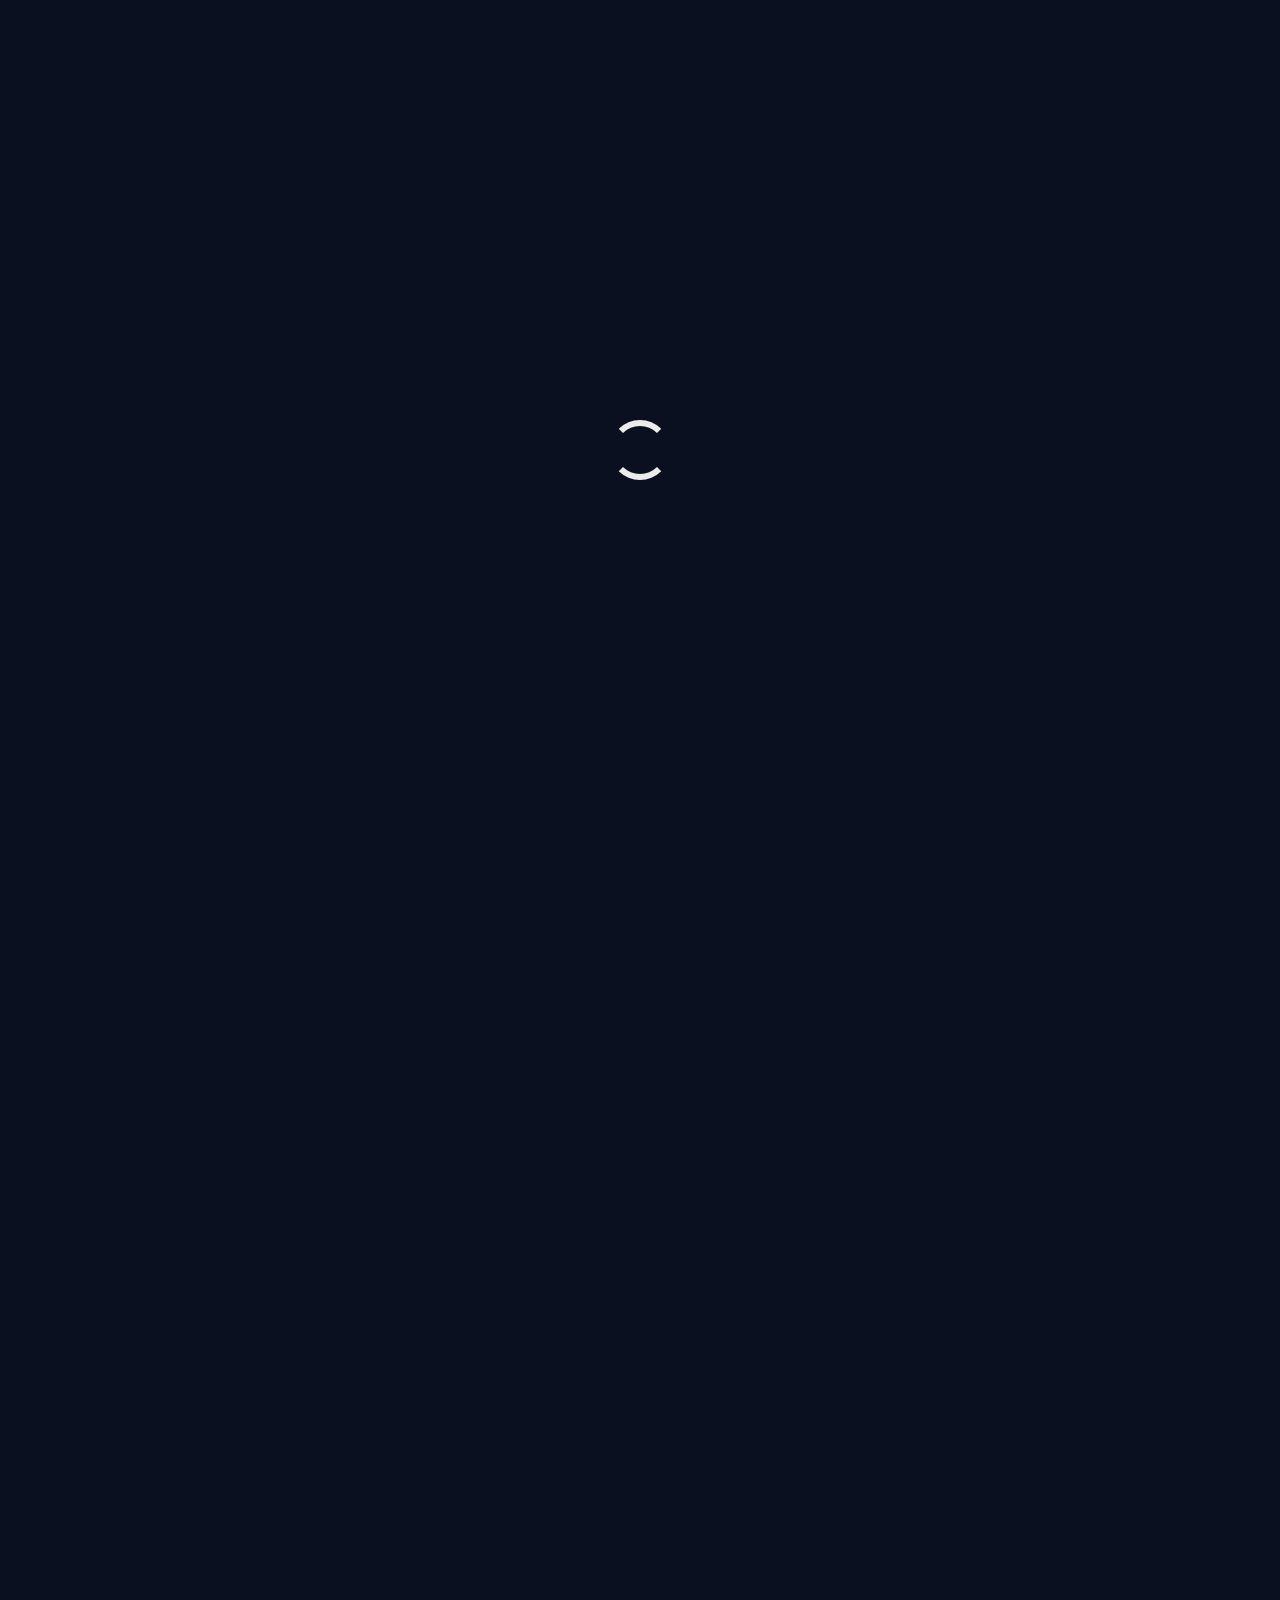
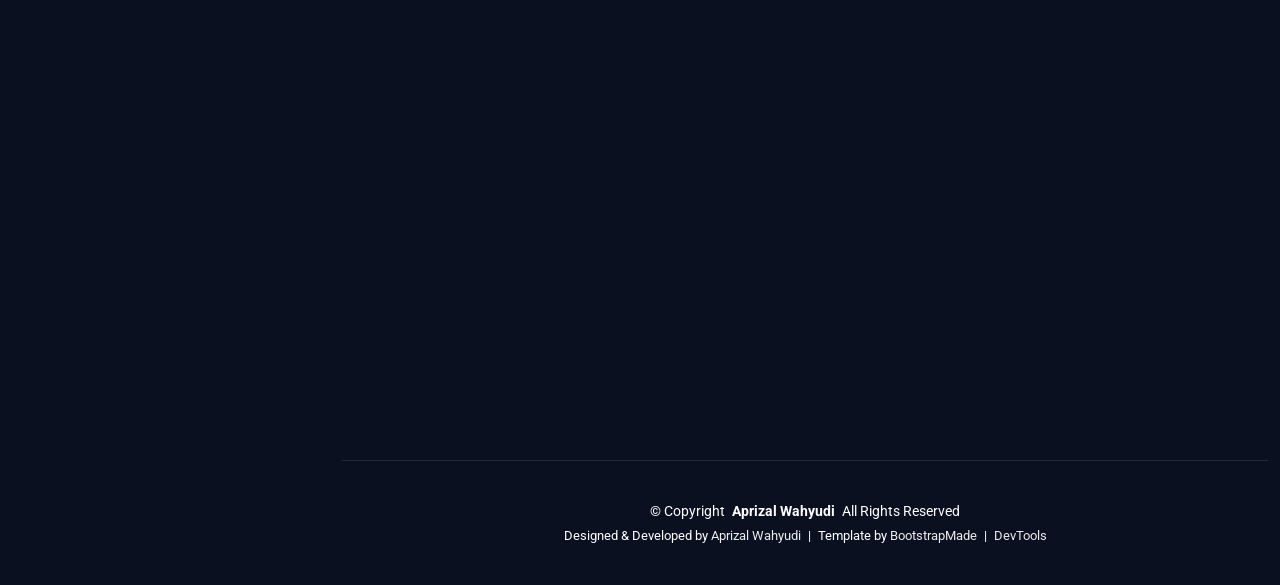
==== commit 9e282f0a: "Update portfolio content" ====
--- a/index.html
+++ b/index.html
@@ -321,7 +321,7 @@
         <div class="row">
 
           <!-- Frontend Development -->
-          <div class="col-lg-6">
+          <div class="col-lg-6 mt-4">
             <div class="skills-category" data-aos="fade-up" data-aos-delay="200">
               <h3>Front-end Development</h3>
 
@@ -366,7 +366,7 @@
           <!-- End Frontend Skills -->
 
           <!-- Backend Development -->
-          <div class="col-lg-6">
+          <div class="col-lg-6 mt-4">
             <div class="skills-category" data-aos="fade-up" data-aos-delay="300">
               <h3>Back-end Development</h3>
 
@@ -920,145 +920,438 @@
                     data-aos="fade-up"
                     data-aos-delay="200">
 
-                  <!-- Project 1: Decision Support System -->
-                  <div class="col-lg-6 col-md-6 portfolio-item isotope-item filter-spk">
-                    <div class="portfolio-wrap stacked-preview">
-                    <!-- Screenshot belakang kiri -->
-                    <img src="assets/img/Project/Suhe (SPK)/dashboard.png"
-                        class="preview-side preview-left"
-                        alt=""
-                        loading="lazy">
-
-                    <!-- Screenshot belakang kanan -->
-                    <img src="assets/img/Project/Suhe (SPK)/Hasil.png"
-                        class="preview-side preview-right"
-                        alt=""
-                        loading="lazy">
-
-                    <!-- Screenshot utama -->
-                    <img src="assets/img/Project/Suhe (SPK)/Login.png"
-                        class="img-fluid preview-main"
-                        alt="Web-Based Decision Support Systems"
-                        loading="lazy">
-
-                    <!-- Portfolio overlay -->
-                    <div class="portfolio-info">
-                      <div class="content">
-                        <span class="category">Decision Support Systems</span>
-                        <h4>Web-Based Decision Support Systems</h4>
-
-                        <div class="portfolio-links">
-                          <a href="assets/img/Project/Suhe (SPK)/Login.png"
-                            class="glightbox"
-                            title="Web-Based Decision Support Systems">
-                            <i class="bi bi-plus-lg"></i>
-                          </a>
-
-                          <a href="portfolio-details.html?project=dss"
-                            title="View Project Details">
-                            <i class="bi bi-arrow-right"></i>
-                          </a>
+                  
+                    <!-- Project 1: Suhe - Decision Support System -->
+                    <div class="col-lg-6 col-md-6 portfolio-item isotope-item filter-spk">
+                      <div class="portfolio-wrap stacked-preview">
+
+                        <!-- Screenshot belakang kiri -->
+                        <img src="assets/img/Project/Suhe (SPK)/dashboard.png"
+                            class="preview-side preview-left"
+                            alt=""
+                            loading="lazy">
+
+                        <!-- Screenshot belakang kanan -->
+                        <img src="assets/img/Project/Suhe (SPK)/Hasil.png"
+                            class="preview-side preview-right"
+                            alt=""
+                            loading="lazy">
+
+                        <!-- Screenshot utama -->
+                        <img src="assets/img/Project/Suhe (SPK)/Login.png"
+                            class="img-fluid preview-main"
+                            alt="Suhe - Decision Support System"
+                            loading="lazy">
+
+                        <!-- Portfolio overlay -->
+                        <div class="portfolio-info">
+                          <div class="content">
+                            <span class="category">Decision Support System</span>
+                            <h4>Web-Based Decision Support System</h4>
+
+                            <div class="portfolio-links">
+                              <a href="assets/img/Project/Suhe (SPK)/Login.png"
+                                class="glightbox"
+                                title="Suhe - Decision Support System">
+                                <i class="bi bi-plus-lg"></i>
+                              </a>
+
+                              <a href="portfolio-details.html?project=expert-dss"
+                                title="View Project Details">
+                                <i class="bi bi-arrow-right"></i>
+                              </a>
+                            </div>
+                          </div>
                         </div>
+
                       </div>
                     </div>
-
-                    </div>
-                  </div>
-                  <!-- End Project 1 -->
-
-                  <!-- Project 2: Expert System -->
-                  <div class="col-lg-6 col-md-6 portfolio-item isotope-item filter-expert">
-                    <div class="portfolio-wrap stacked-preview">
-
-                    <!-- Screenshot belakang kiri -->
-                    <img src="assets/img/Project/Sapnah (Sispak)/Dashboard.png"
-                        class="preview-side preview-left"
-                        alt=""
-                        loading="lazy">
-
-                    <!-- Screenshot belakang kanan -->
-                    <img src="assets/img/Project/Sapnah (Sispak)/Hasil Diagnosa.png"
-                        class="preview-side preview-right"
-                        alt=""
-                        loading="lazy">
-
-                    <!-- Screenshot utama -->
-                    <img src="assets/img/Project/Sapnah (Sispak)/Login.png"
-                        class="img-fluid preview-main"
-                        alt="Web-Based Expert System"
-                        loading="lazy">
-
-                    <!-- Portfolio overlay -->
-                    <div class="portfolio-info">
-                      <div class="content">
-                        <span class="category">Expert System</span>
-                        <h4>Web-Based Expert System</h4>
-
-                        <div class="portfolio-links">
-                          <a href="assets/img/Project/Sapnah (Sispak)/Login.png"
-                            class="glightbox"
-                            title="Web-Based Expert System">
-                            <i class="bi bi-plus-lg"></i>
-                          </a>
-
-                          <a href="portfolio-details.html?project=expert-system"
-                            title="View Project Details">
-                            <i class="bi bi-arrow-right"></i>
-                          </a>
+                    <!-- End Project 1 -->
+
+
+                    <!-- Project 2: Sapnah - Expert System -->
+                    <div class="col-lg-6 col-md-6 portfolio-item isotope-item filter-expert">
+                      <div class="portfolio-wrap stacked-preview">
+
+                        <!-- Screenshot belakang kiri -->
+                        <img src="assets/img/Project/Sapnah (Sispak)/Dashboard.png"
+                            class="preview-side preview-left"
+                            alt=""
+                            loading="lazy">
+
+                        <!-- Screenshot belakang kanan -->
+                        <img src="assets/img/Project/Sapnah (Sispak)/Hasil Diagnosa.png"
+                            class="preview-side preview-right"
+                            alt=""
+                            loading="lazy">
+
+                        <!-- Screenshot utama -->
+                        <img src="assets/img/Project/Sapnah (Sispak)/Login.png"
+                            class="img-fluid preview-main"
+                            alt="Sapnah - Expert System"
+                            loading="lazy">
+
+                        <!-- Portfolio overlay -->
+                        <div class="portfolio-info">
+                          <div class="content">
+                            <span class="category">Expert System</span>
+                            <h4>Web-Based Expert System</h4>
+
+                            <div class="portfolio-links">
+                              <a href="assets/img/Project/Sapnah (Sispak)/Login.png"
+                                class="glightbox"
+                                title="Sapnah - Expert System">
+                                <i class="bi bi-plus-lg"></i>
+                              </a>
+
+                              <a href="portfolio-details.html?project=expert-system"
+                                title="View Project Details">
+                                <i class="bi bi-arrow-right"></i>
+                              </a>
+                            </div>
+                          </div>
                         </div>
+
                       </div>
                     </div>
-
-                    </div>
-                  </div>
-                  <!-- End Project 2 -->
-              
-                  <!-- Project 3: Healthcare Systems -->
-                  <div class="col-lg-6 col-md-6 portfolio-item isotope-item filter-health">
-                    <div class="portfolio-wrap stacked-preview">
-
-                    <!-- Screenshot belakang kiri -->
-                    <img src="assets/img/Project/Nuke (EMR)/Dashboard.png"
-                        class="preview-side preview-left"
-                        alt=""
-                        loading="lazy">
-
-                    <!-- Screenshot belakang kanan -->
-                    <img src="assets/img/Project/Nuke (EMR)/Data Pasien.png"
-                        class="preview-side preview-right"
-                        alt=""
-                        loading="lazy">
-
-                    <!-- Screenshot utama -->
-                    <img src="assets/img/Project/Nuke (EMR)/Login.png"
-                        class="img-fluid preview-main"
-                        alt="Web-Based Healthcare Systems"
-                        loading="lazy">
-
-                    <!-- Portfolio overlay -->
-                    <div class="portfolio-info">
-                      <div class="content">
-                        <span class="category">Healthcare Systems</span>
-                        <h4>Web-Based Healthcare Systems</h4>
-
-                        <div class="portfolio-links">
-                          <a href="assets/img/Project/Nuke (EMR)/Login.png"
-                            class="glightbox"
-                            title="Web-Based Healthcare Systems">
-                            <i class="bi bi-plus-lg"></i>
-                          </a>
-
-                          <a href="portfolio-details.html?project=expert-system"
-                            title="View Project Details">
-                            <i class="bi bi-arrow-right"></i>
-                          </a>
+                    <!-- End Project 2 -->
+
+
+                    <!-- Project 3: Nuke - Electronic Medical Record -->
+                    <div class="col-lg-6 col-md-6 portfolio-item isotope-item filter-health">
+                      <div class="portfolio-wrap stacked-preview">
+
+                        <!-- Screenshot belakang kiri -->
+                        <img src="assets/img/Project/Nuke (EMR)/Dashboard.png"
+                            class="preview-side preview-left"
+                            alt=""
+                            loading="lazy">
+
+                        <!-- Screenshot belakang kanan -->
+                        <img src="assets/img/Project/Nuke (EMR)/Data Pasien.png"
+                            class="preview-side preview-right"
+                            alt=""
+                            loading="lazy">
+
+                        <!-- Screenshot utama -->
+                        <img src="assets/img/Project/Nuke (EMR)/Login.png"
+                            class="img-fluid preview-main"
+                            alt="Nuke - Electronic Medical Record"
+                            loading="lazy">
+
+                        <!-- Portfolio overlay -->
+                        <div class="portfolio-info">
+                          <div class="content">
+                            <span class="category">Healthcare Systems</span>
+                            <h4>Web-Based Electronic Medical Record</h4>
+
+                            <div class="portfolio-links">
+                              <a href="assets/img/Project/Nuke (EMR)/Login.png"
+                                class="glightbox"
+                                title="Nuke - Electronic Medical Record">
+                                <i class="bi bi-plus-lg"></i>
+                              </a>
+
+                              <a href="portfolio-details.html?project=emr"
+                                title="View Project Details">
+                                <i class="bi bi-arrow-right"></i>
+                              </a>
+                            </div>
+                          </div>
                         </div>
+
                       </div>
                     </div>
-
+                    <!-- End Project 3 -->
+
+
+                    <!-- Project 4: Linda - Online Queue Management -->
+                    <div class="col-lg-6 col-md-6 portfolio-item isotope-item filter-queue">
+                      <div class="portfolio-wrap stacked-preview">
+
+                        <!-- Screenshot belakang kiri -->
+                        <img src="assets/img/Project/Linda (Antrian Online)/Daftar.png"
+                            class="preview-side preview-left"
+                            alt=""
+                            loading="lazy">
+
+                        <!-- Screenshot belakang kanan -->
+                        <img src="assets/img/Project/Linda (Antrian Online)/Scan QR.png"
+                            class="preview-side preview-right"
+                            alt=""
+                            loading="lazy">
+
+                        <!-- Screenshot utama -->
+                        <img src="assets/img/Project/Linda (Antrian Online)/Login.png"
+                            class="img-fluid preview-main"
+                            alt="Linda - Online Queue Management"
+                            loading="lazy">
+
+                        <!-- Portfolio overlay -->
+                        <div class="portfolio-info">
+                          <div class="content">
+                            <span class="category">Queue Management</span>
+                            <h4>Web-Based Online Queue Management</h4>
+
+                            <div class="portfolio-links">
+                              <a href="assets/img/Project/Linda (Antrian Online)/Login.png"
+                                class="glightbox"
+                                title="Linda - Online Queue Management">
+                                <i class="bi bi-plus-lg"></i>
+                              </a>
+
+                              <a href="portfolio-details.html?project=queue"
+                                title="View Project Details">
+                                <i class="bi bi-arrow-right"></i>
+                              </a>
+                            </div>
+                          </div>
+                        </div>
+
+                      </div>
                     </div>
-                  </div>
-                  <!-- End Project 3 -->
+                    <!-- End Project 4 -->
+
+
+                    <!-- Project 5: Lidya - Notary Business Website -->
+                    <div class="col-lg-6 col-md-6 portfolio-item isotope-item filter-business">
+                      <div class="portfolio-wrap stacked-preview">
+
+                        <!-- Screenshot belakang kiri -->
+                        <img src="assets/img/Project/Lidya (Notaris)/Dashboard.png"
+                            class="preview-side preview-left"
+                            alt=""
+                            loading="lazy">
+
+                        <!-- Screenshot belakang kanan -->
+                        <img src="assets/img/Project/Lidya (Notaris)/Data.png"
+                            class="preview-side preview-right"
+                            alt=""
+                            loading="lazy">
+
+                        <!-- Screenshot utama -->
+                        <img src="assets/img/Project/Lidya (Notaris)/Login.png"
+                            class="img-fluid preview-main"
+                            alt="Lidya - Notary Business Website"
+                            loading="lazy">
+
+                        <!-- Portfolio overlay -->
+                        <div class="portfolio-info">
+                          <div class="content">
+                            <span class="category">Business Website</span>
+                            <h4>Web-Based Notary Management System</h4>
+
+                            <div class="portfolio-links">
+                              <a href="assets/img/Project/Lidya (Notaris)/Login.png"
+                                class="glightbox"
+                                title="Lidya - Notary Business Website">
+                                <i class="bi bi-plus-lg"></i>
+                              </a>
+
+                              <a href="portfolio-details.html?project=business"
+                                title="View Project Details">
+                                <i class="bi bi-arrow-right"></i>
+                              </a>
+                            </div>
+                          </div>
+                        </div>
+
+                      </div>
+                    </div>
+                    <!-- End Project 5 -->
+
+
+                    <!-- Project 6: Pipah - Administration System -->
+                    <div class="col-lg-6 col-md-6 portfolio-item isotope-item filter-other">
+                      <div class="portfolio-wrap stacked-preview">
+
+                        <!-- Screenshot belakang kiri -->
+                        <img src="assets/img/Project/Pipah (TU)/dahboard.png"
+                            class="preview-side preview-left"
+                            alt=""
+                            loading="lazy">
+
+                        <!-- Screenshot belakang kanan -->
+                        <img src="assets/img/Project/Pipah (TU)/surat.png"
+                            class="preview-side preview-right"
+                            alt=""
+                            loading="lazy">
+
+                        <!-- Screenshot utama -->
+                        <img src="assets/img/Project/Pipah (TU)/Login.png"
+                            class="img-fluid preview-main"
+                            alt="Pipah - Administration System"
+                            loading="lazy">
+
+                        <!-- Portfolio overlay -->
+                        <div class="portfolio-info">
+                          <div class="content">
+                            <span class="category">Administration System</span>
+                            <h4>Web-Based Administration System</h4>
+
+                            <div class="portfolio-links">
+                              <a href="assets/img/Project/Pipah (TU)/Login.png"
+                                class="glightbox"
+                                title="Pipah - Administration System">
+                                <i class="bi bi-plus-lg"></i>
+                              </a>
+
+                              <a href="portfolio-details.html?project=other-pipah"
+                                title="View Project Details">
+                                <i class="bi bi-arrow-right"></i>
+                              </a>
+                            </div>
+                          </div>
+                        </div>
+
+                      </div>
+                    </div>
+                    <!-- End Project 6 -->
+
+
+                    <!-- Project 7: Fernanda - Decision Support System -->
+                    <div class="col-lg-6 col-md-6 portfolio-item isotope-item filter-spk">
+                      <div class="portfolio-wrap stacked-preview">
+
+                        <!-- Screenshot belakang kiri -->
+                        <img src="assets/img/Project/fernanda (SPK)/dashbord.png"
+                            class="preview-side preview-left"
+                            alt=""
+                            loading="lazy">
+
+                        <!-- Screenshot belakang kanan -->
+                        <img src="assets/img/Project/fernanda (SPK)/proses SAW.png"
+                            class="preview-side preview-right"
+                            alt=""
+                            loading="lazy">
+
+                        <!-- Screenshot utama -->
+                        <img src="assets/img/Project/fernanda (SPK)/login.png"
+                            class="img-fluid preview-main"
+                            alt="Fernanda - Decision Support System"
+                            loading="lazy">
+
+                        <!-- Portfolio overlay -->
+                        <div class="portfolio-info">
+                          <div class="content">
+                            <span class="category">Decision Support System</span>
+                            <h4>Web-Based Decision Support System</h4>
+
+                            <div class="portfolio-links">
+                              <a href="assets/img/Project/fernanda (SPK)/login.png"
+                                class="glightbox"
+                                title="Fernanda - Decision Support System">
+                                <i class="bi bi-plus-lg"></i>
+                              </a>
+
+                              <a href="portfolio-details.html?project=dss-fernanda"
+                                title="View Project Details">
+                                <i class="bi bi-arrow-right"></i>
+                              </a>
+                            </div>
+                          </div>
+                        </div>
+
+                      </div>
+                    </div>
+                    <!-- End Project 7 -->
+
+
+                    <!-- Project 8: Azka - Website System -->
+                    <div class="col-lg-6 col-md-6 portfolio-item isotope-item filter-other">
+                      <div class="portfolio-wrap stacked-preview">
+
+                        <!-- Screenshot belakang kiri -->
+                        <img src="assets/img/Project/Azka/Dashboard.png"
+                            class="preview-side preview-left"
+                            alt=""
+                            loading="lazy">
+
+                        <!-- Screenshot belakang kanan -->
+                        <img src="assets/img/Project/Azka/register.png"
+                            class="preview-side preview-right"
+                            alt=""
+                            loading="lazy">
+
+                        <!-- Screenshot utama -->
+                        <img src="assets/img/Project/Azka/Website.png"
+                            class="img-fluid preview-main"
+                            alt="Azka - Website System"
+                            loading="lazy">
+
+                        <!-- Portfolio overlay -->
+                        <div class="portfolio-info">
+                          <div class="content">
+                            <span class="category">Website Development</span>
+                            <h4>Web-Based Management System</h4>
+
+                            <div class="portfolio-links">
+                              <a href="assets/img/Project/Azka/Website.png"
+                                class="glightbox"
+                                title="Azka - Website System">
+                                <i class="bi bi-plus-lg"></i>
+                              </a>
+
+                              <a href="portfolio-details.html?project=other-azka"
+                                title="View Project Details">
+                                <i class="bi bi-arrow-right"></i>
+                              </a>
+                            </div>
+                          </div>
+                        </div>
+
+                      </div>
+                    </div>
+                    <!-- End Project 8 -->
+
+
+                    <!-- Project 9: Alfhan - Student Counseling System -->
+                    <div class="col-lg-6 col-md-6 portfolio-item isotope-item filter-other">
+                      <div class="portfolio-wrap stacked-preview">
+
+                        <!-- Screenshot belakang kiri -->
+                        <img src="assets/img/Project/Alfhan (Bimbingan Konesling)/Dashboard.png"
+                            class="preview-side preview-left"
+                            alt=""
+                            loading="lazy">
+
+                        <!-- Screenshot belakang kanan -->
+                        <img src="assets/img/Project/Alfhan (Bimbingan Konesling)/Data Pelanggaran Siswa.png"
+                            class="preview-side preview-right"
+                            alt=""
+                            loading="lazy">
+
+                        <!-- Screenshot utama -->
+                        <img src="assets/img/Project/Alfhan (Bimbingan Konesling)/Login.png"
+                            class="img-fluid preview-main"
+                            alt="Alfhan - Student Counseling System"
+                            loading="lazy">
+
+                        <!-- Portfolio overlay -->
+                        <div class="portfolio-info">
+                          <div class="content">
+                            <span class="category">Student Counseling System</span>
+                            <h4>Web-Based Student Counseling System</h4>
+
+                            <div class="portfolio-links">
+                              <a href="assets/img/Project/Alfhan (Bimbingan Konesling)/Login.png"
+                                class="glightbox"
+                                title="Alfhan - Student Counseling System">
+                                <i class="bi bi-plus-lg"></i>
+                              </a>
+
+                              <a href="portfolio-details.html?project=other-alfhan"
+                                title="View Project Details">
+                                <i class="bi bi-arrow-right"></i>
+                              </a>
+                            </div>
+                          </div>
+                        </div>
+
+                      </div>
+                    </div>
+                    <!-- End Project 9 -->
+
 
                 </div>
                 <!-- End Portfolio Container -->
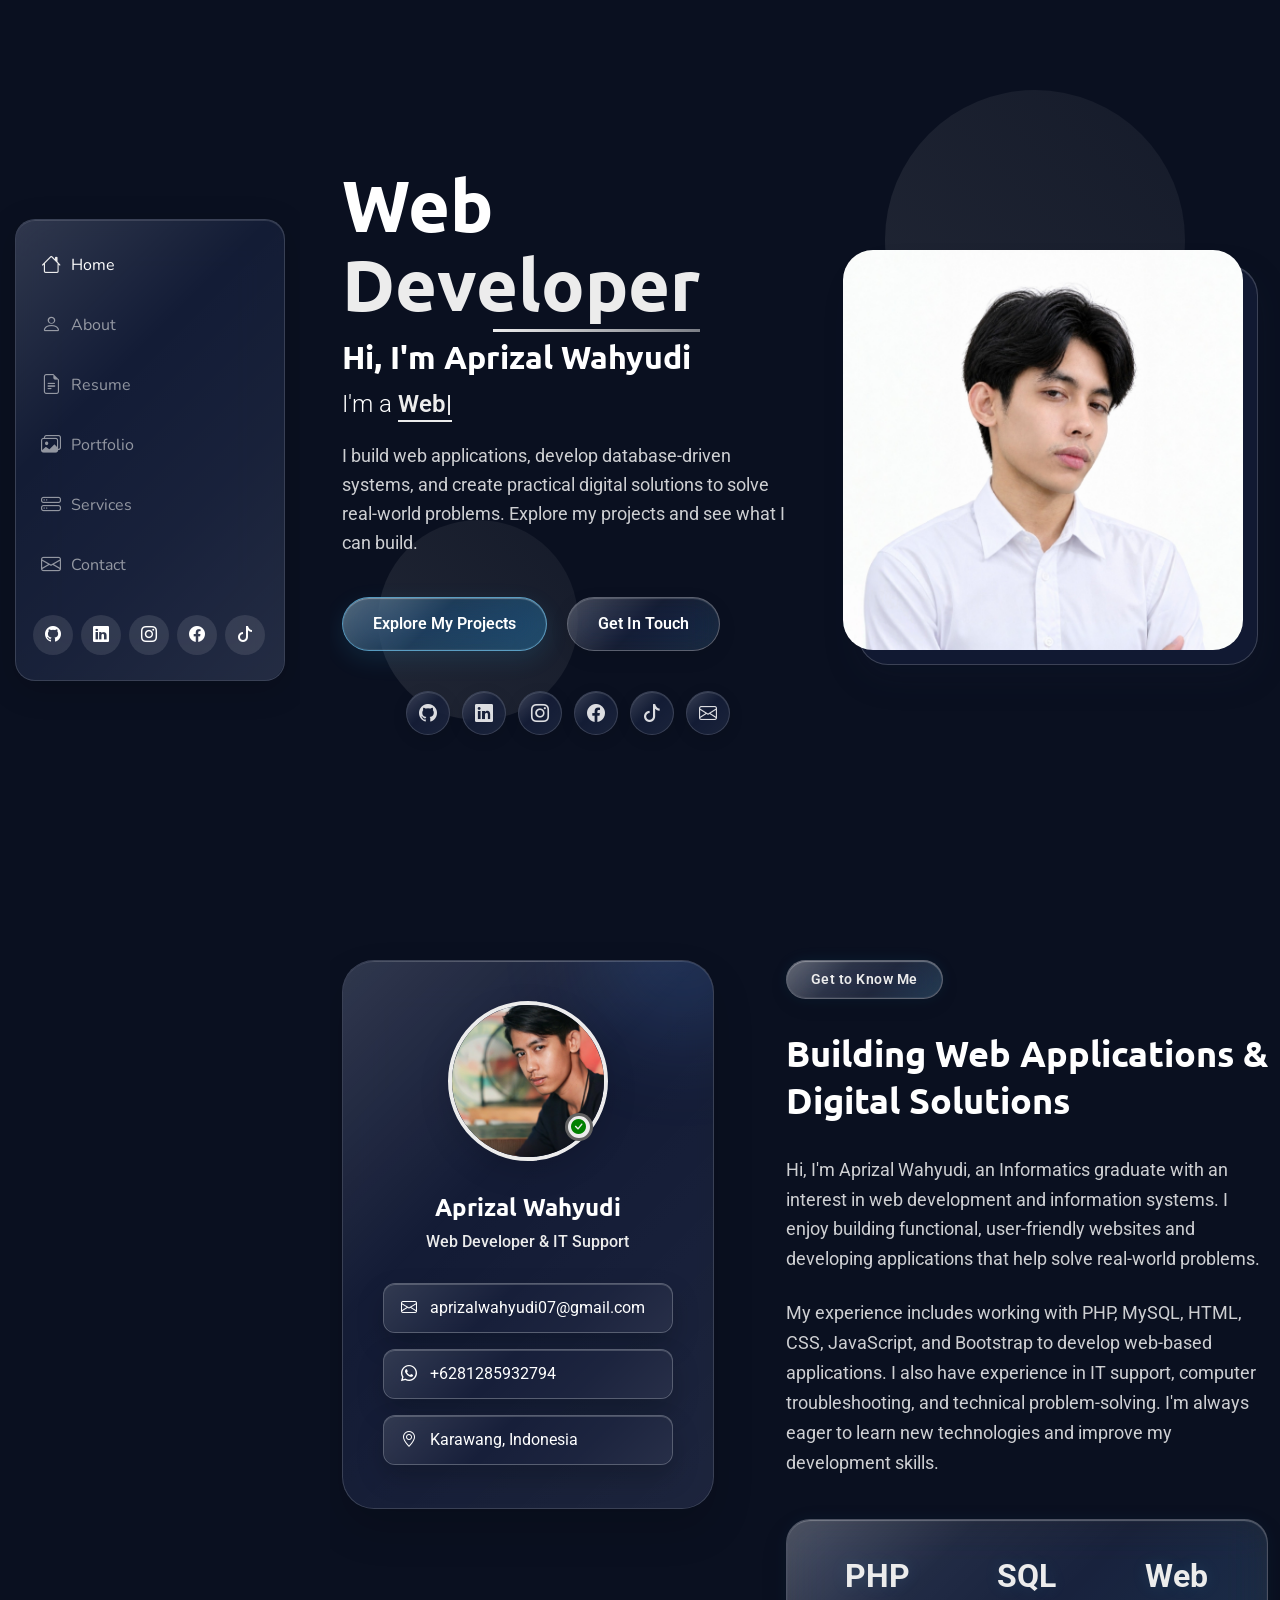
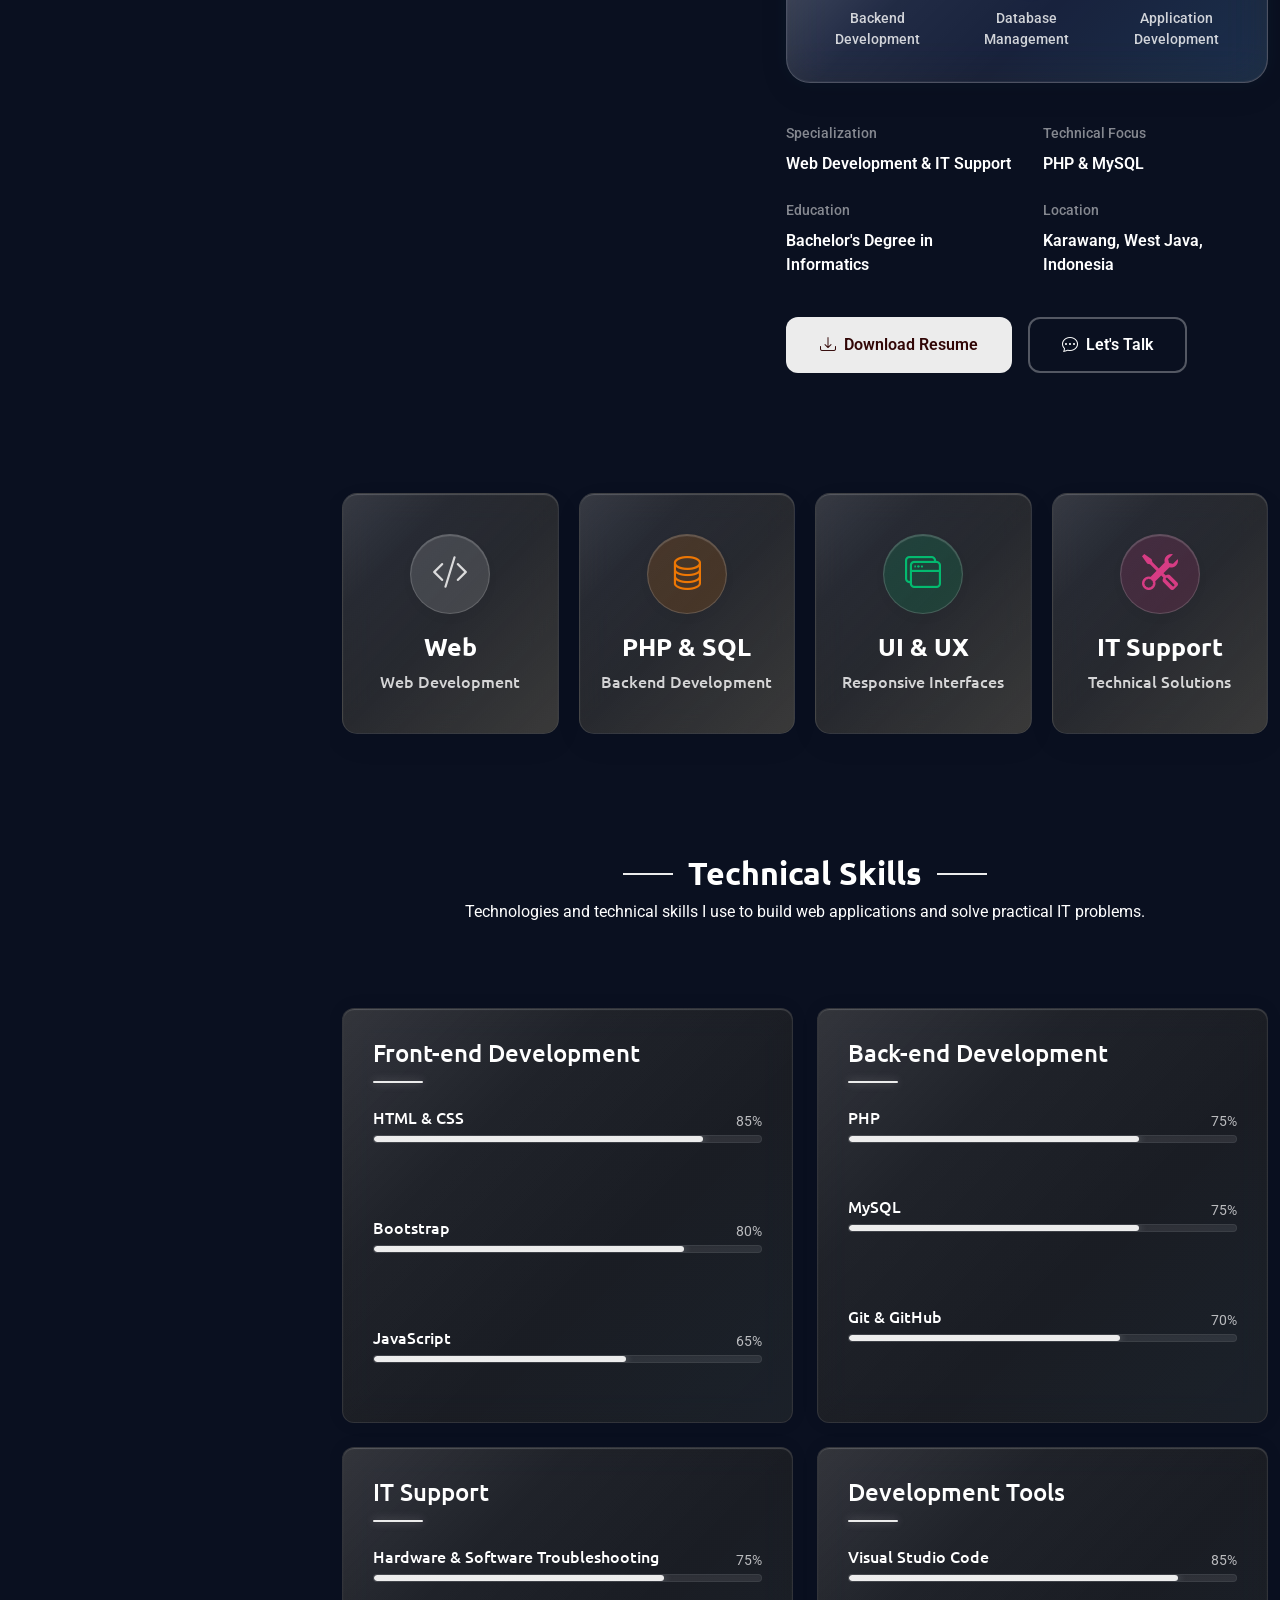
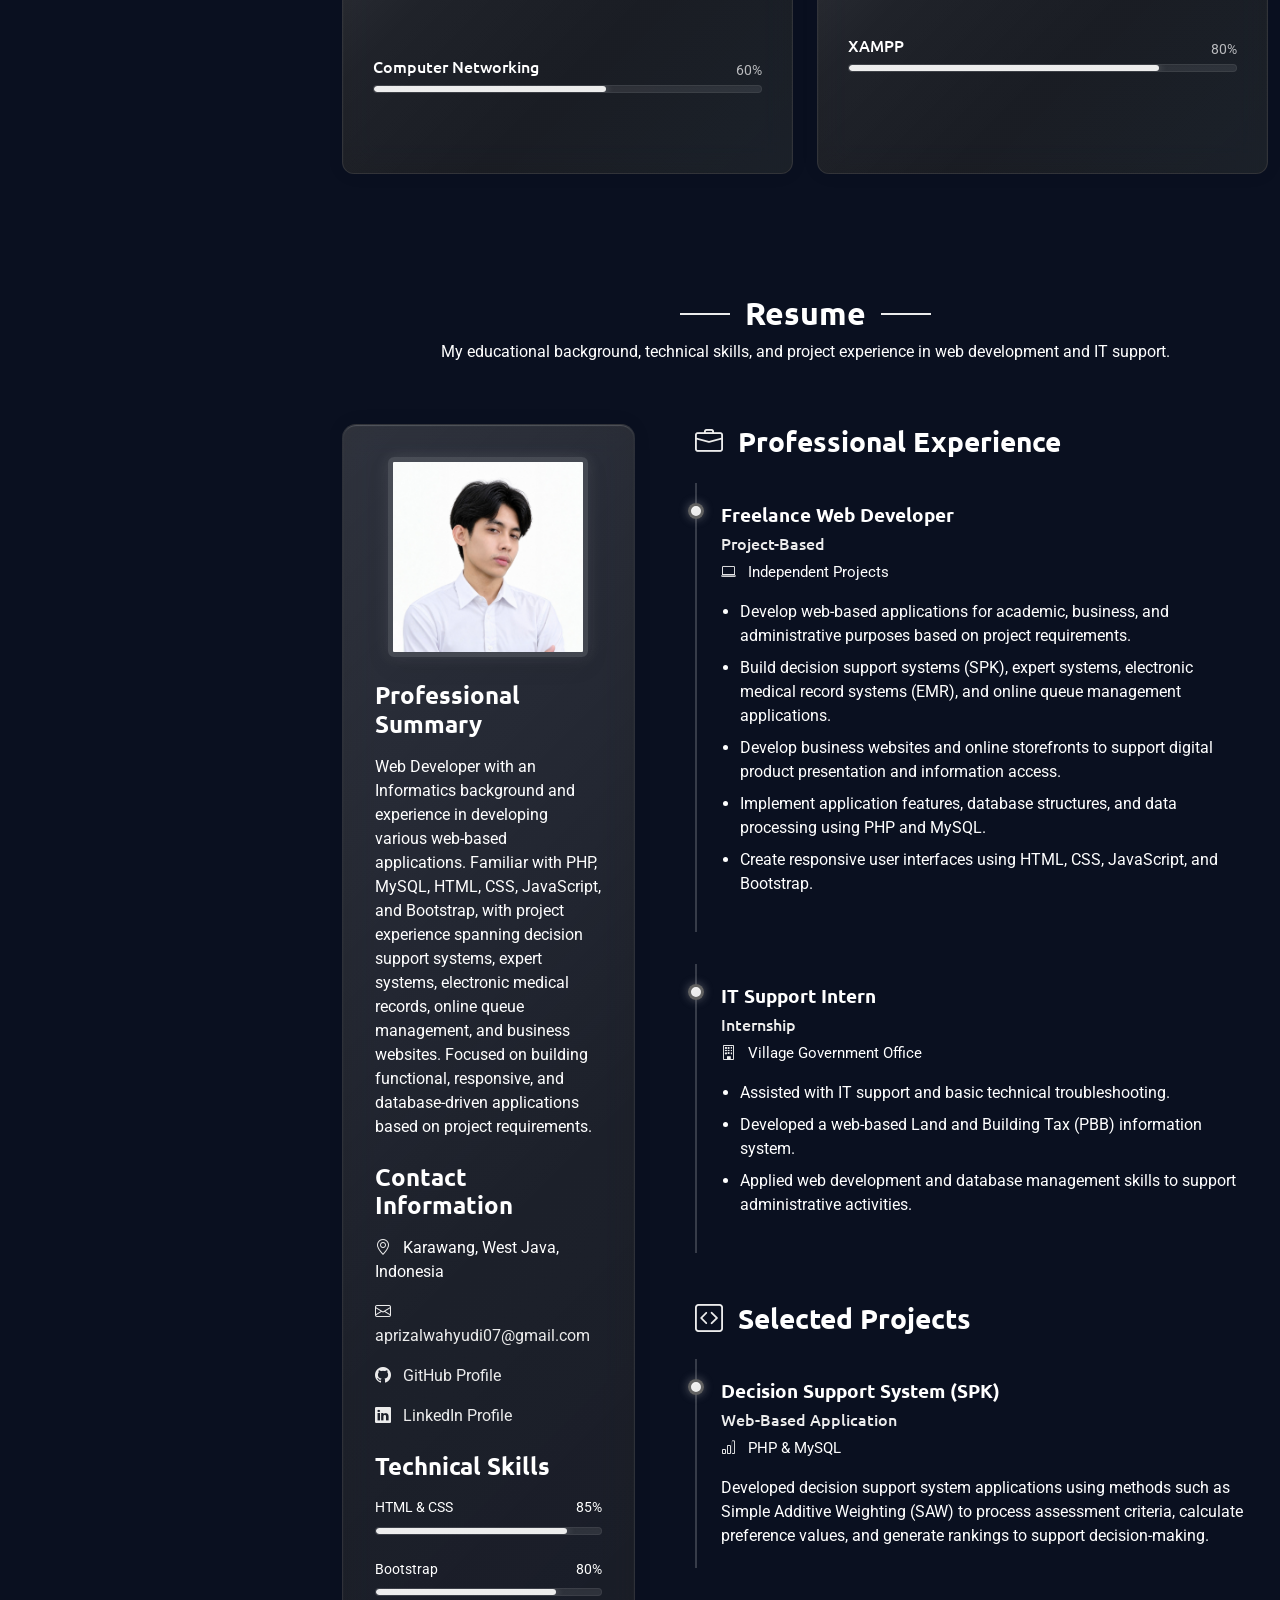
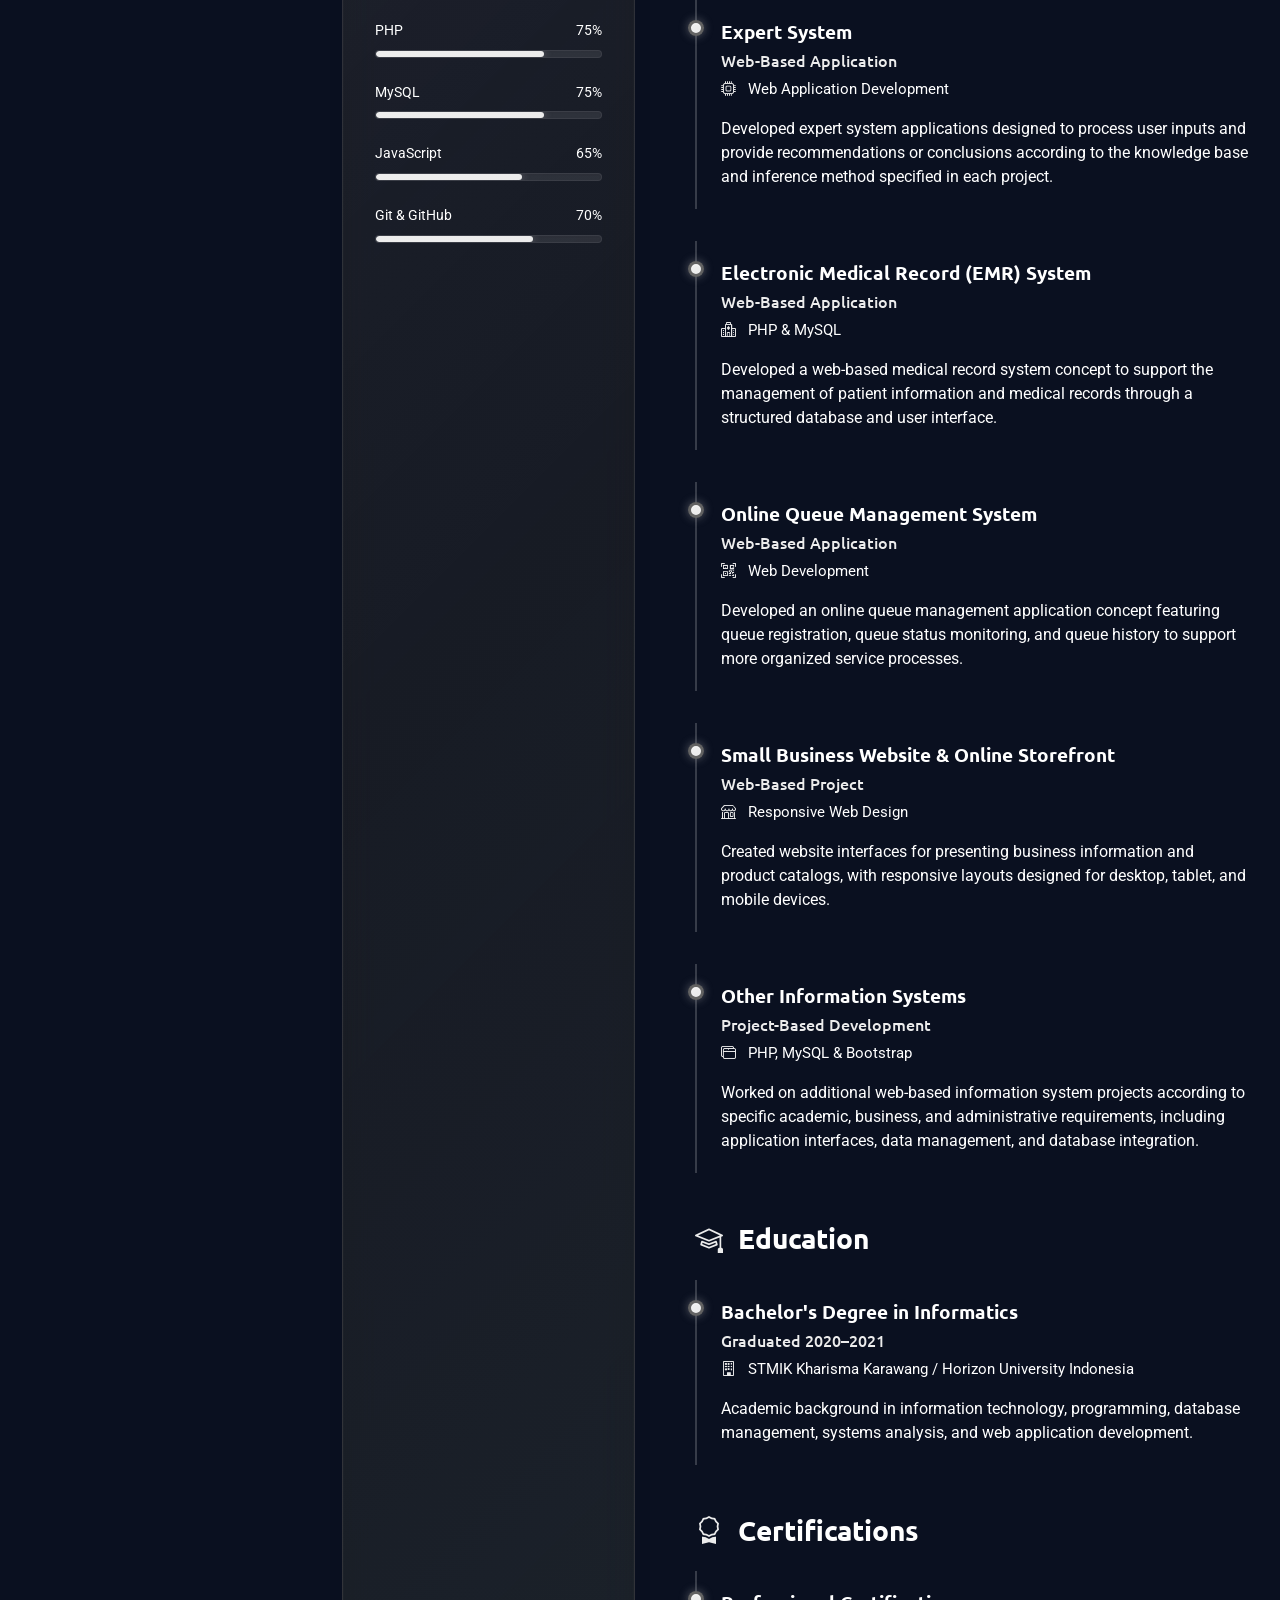
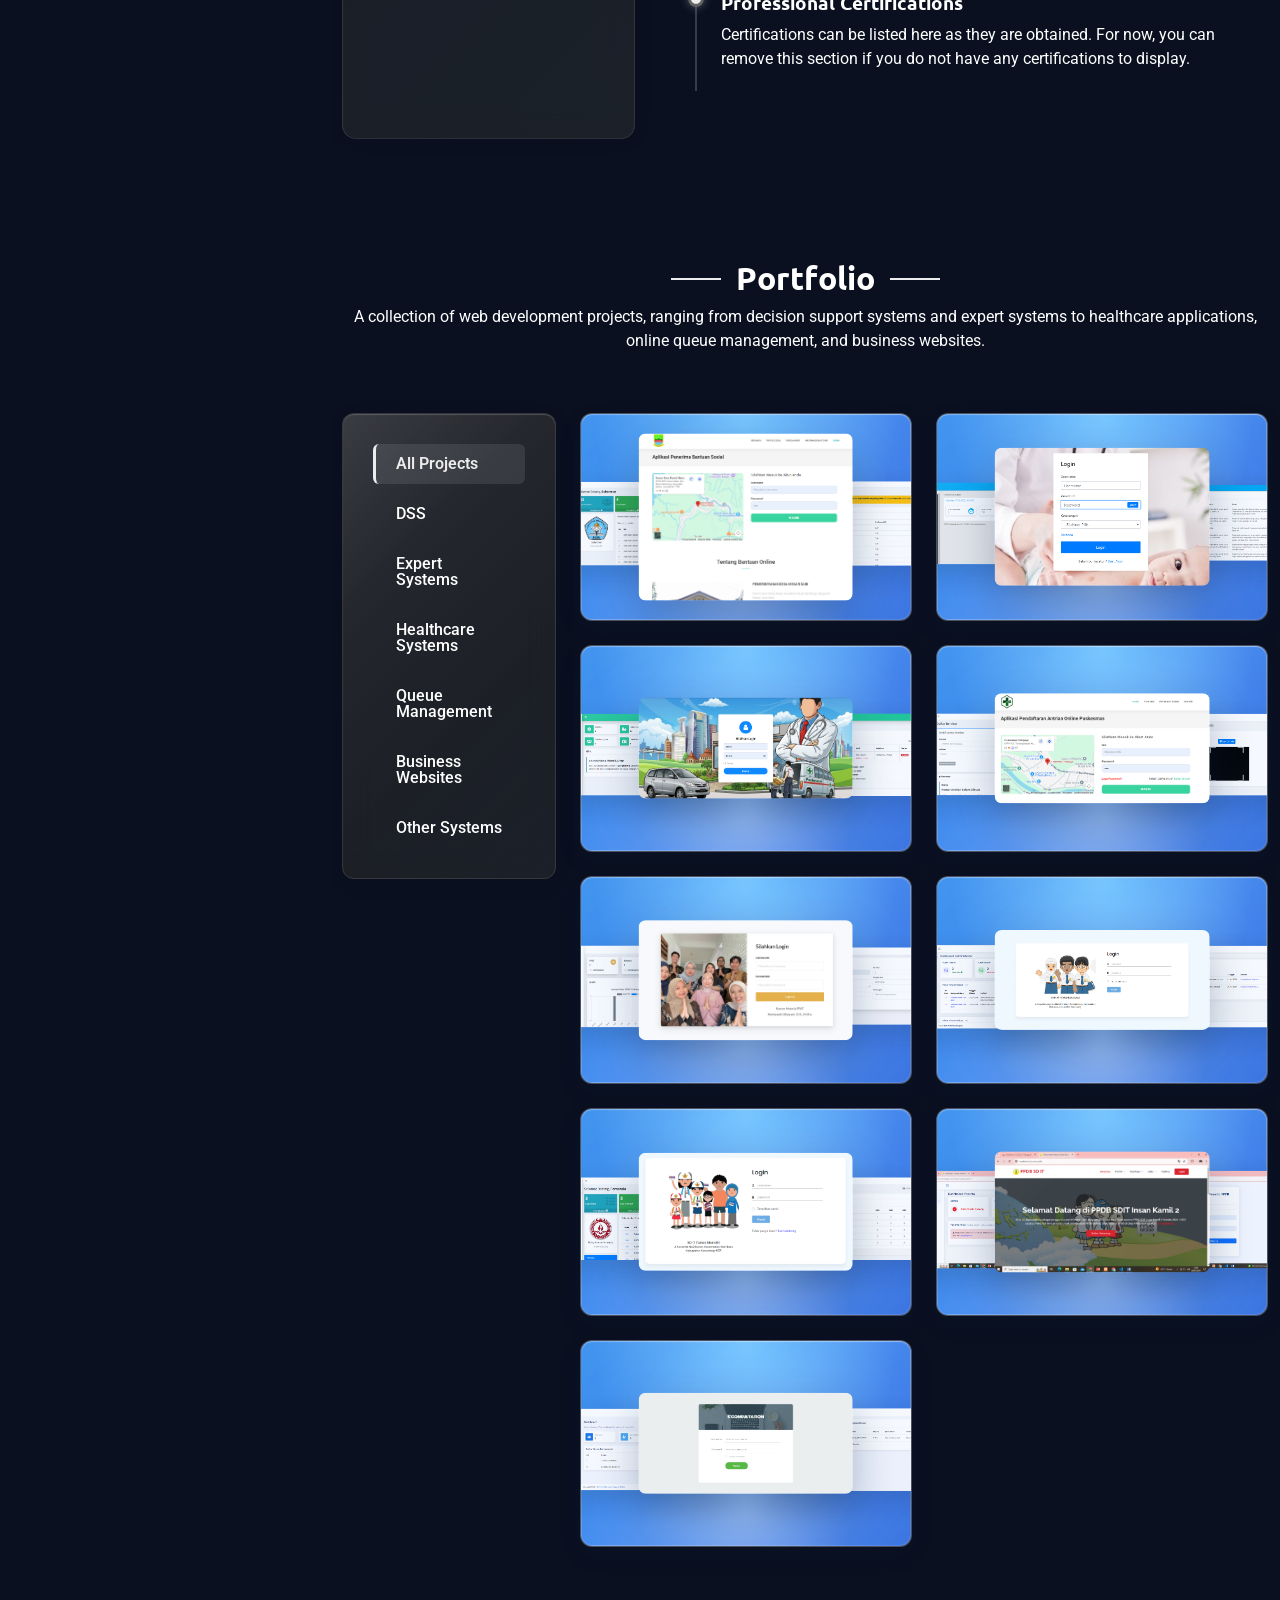
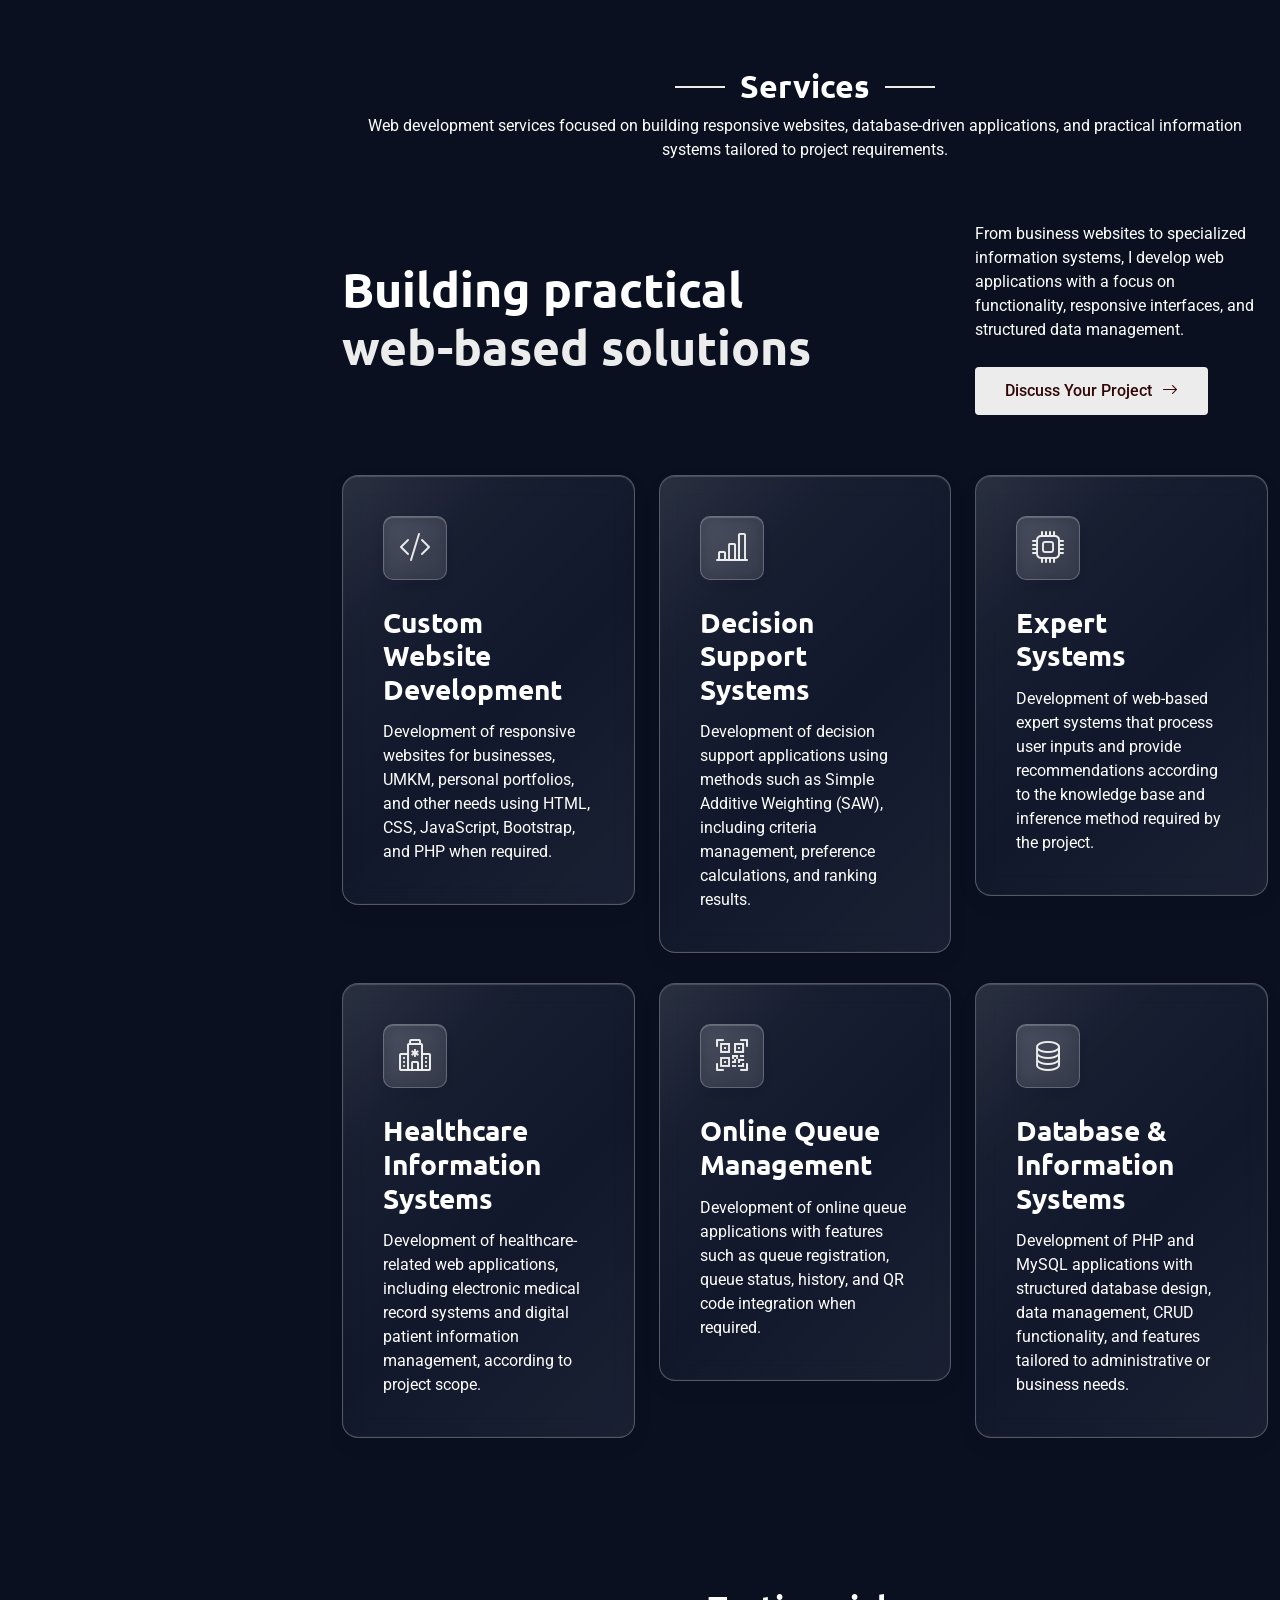
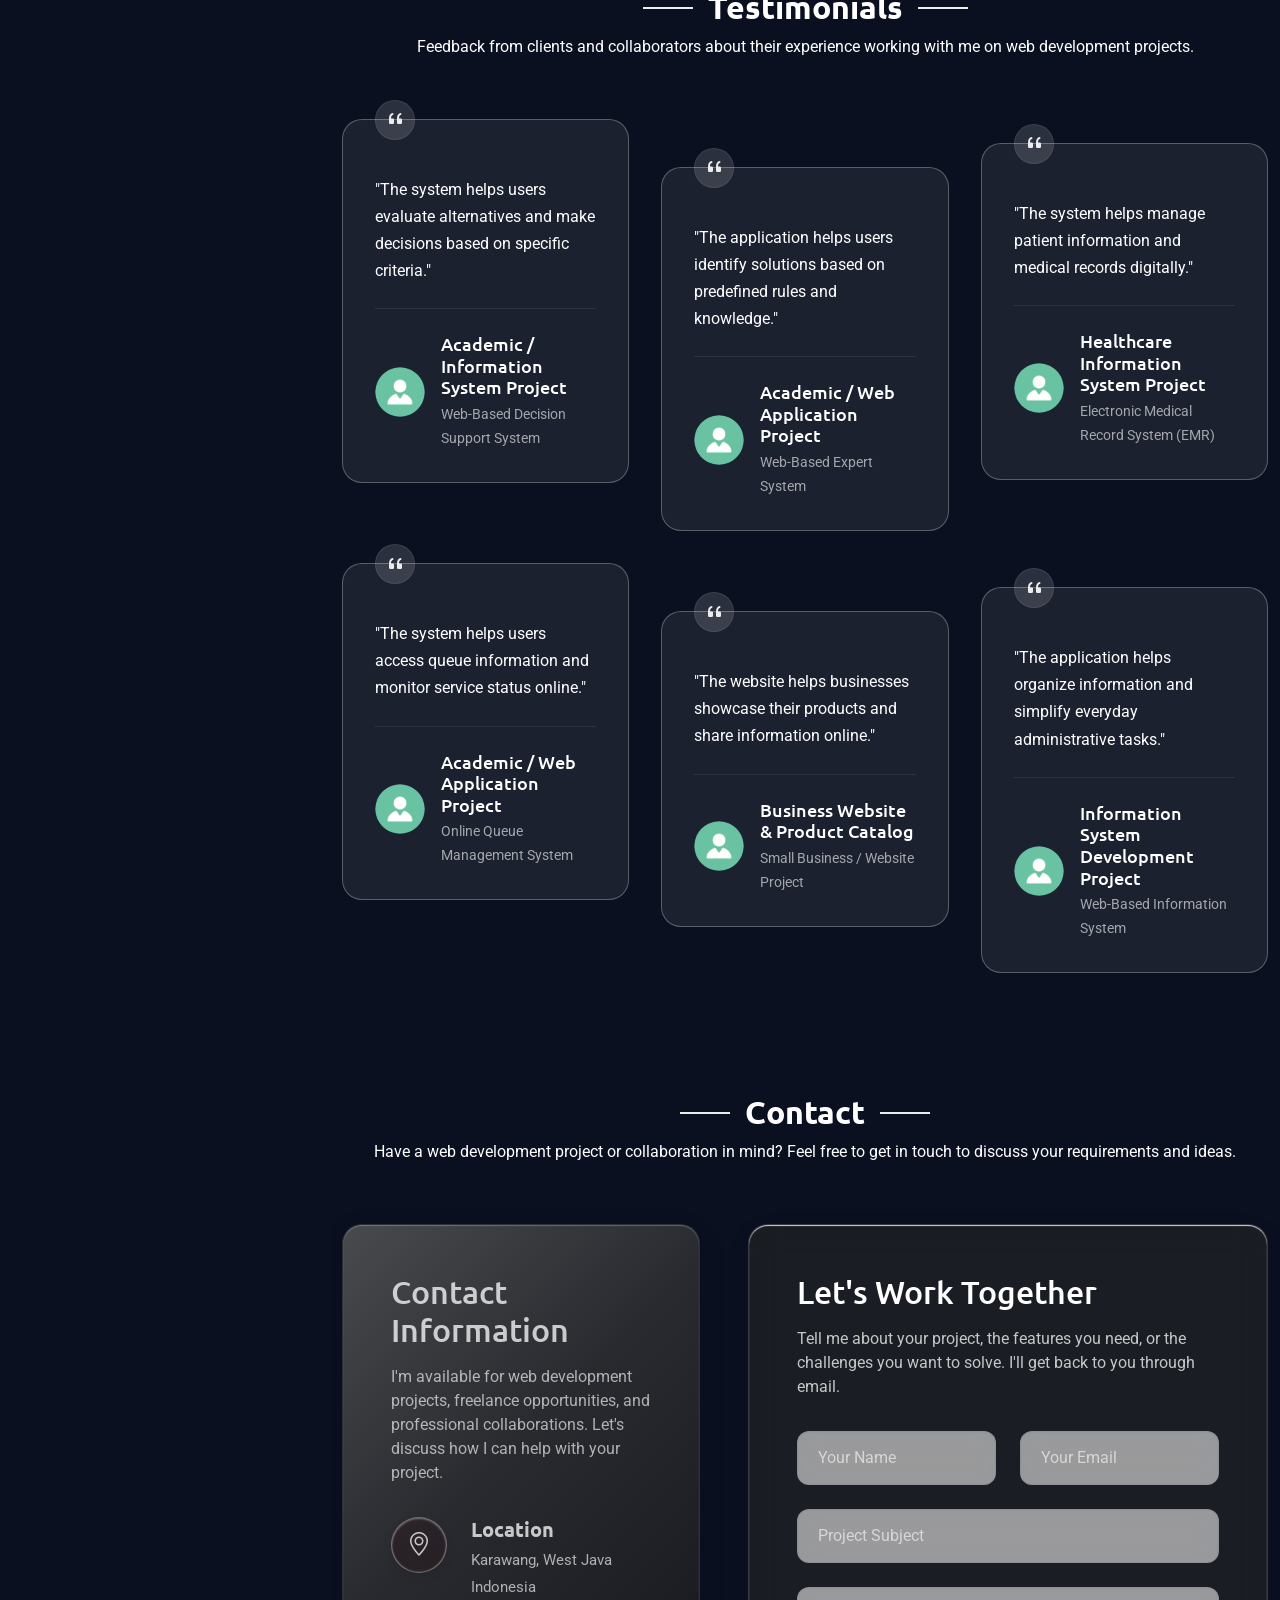
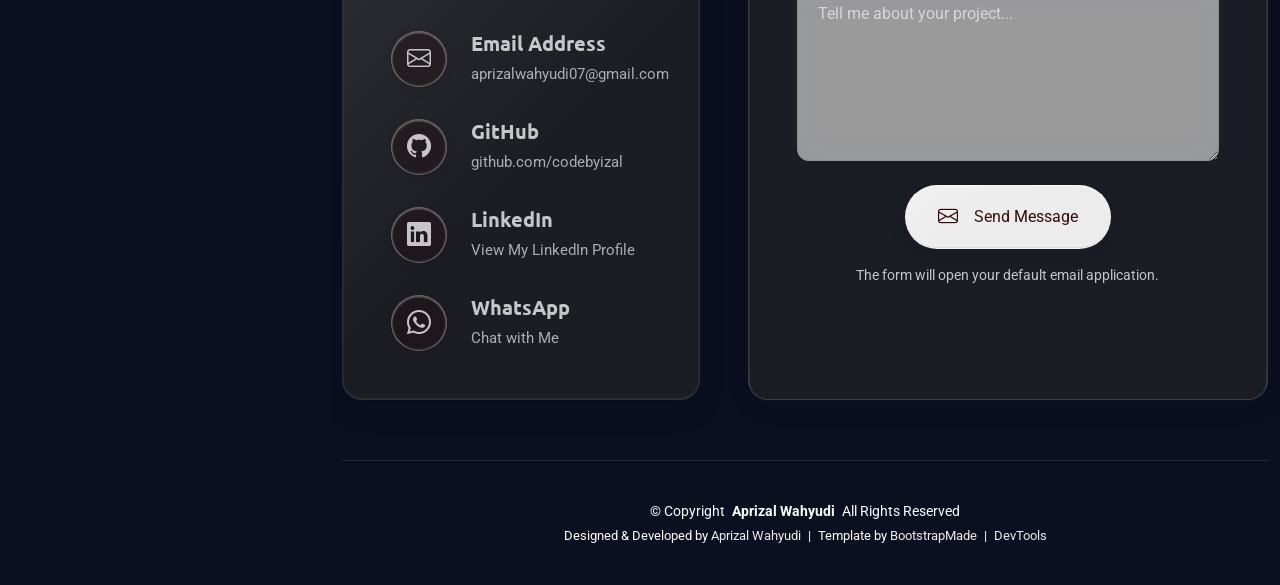
==== commit 87da369d: "Update portfolio content" ====
--- a/index.html
+++ b/index.html
@@ -162,17 +162,21 @@
                 <p class="profession">Web Developer &amp; IT Support</p>
 
                 <div class="contact-links">
-                  <a href="mailto:marcus@example.com" class="contact-item">
-                    <i class="bi bi-envelope"></i>
-                    aprizalwahyudi07.com
+                  <a href="mailto:aprizalwahyudi07@gmail.com" class="contact-item">
+                      <i class="bi bi-envelope"></i>
+                      aprizalwahyudi07@gmail.com
                   </a>
-                  <a href="tel:+15551234567" class="contact-item">
-                    <i class="bi bi-telephone"></i>
-                    +6281285932794
+                  <a href="https://wa.me/6281285932794" target="_blank" rel="noopener noreferrer" class="contact-item">
+                      <i class="bi bi-whatsapp"></i>
+                      +6281285932794
                   </a>
-                  <a href="#" class="contact-item">
-                    <i class="bi bi-geo-alt"></i>
-                    Karawang, Indonesia
+
+                  <a href="https://www.google.com/maps/search/Kantor%20Desa%20Telukjaya/@-6.04366922,107.1266543,17z?hl=en"
+                    target="_blank"
+                    rel="noopener noreferrer"
+                    class="contact-item">
+                      <i class="bi bi-geo-alt"></i>
+                      Karawang, Indonesia
                   </a>
                 </div>
               </div>
@@ -243,10 +247,10 @@
               </div>
 
               <div class="cta-section">
-                <a href="assets/cv/Aprizal-Wahyudi-CV.pdf" class="btn btn-primary" target="_blank" rel="noopener noreferrer">
-                  <i class="bi bi-download"></i>
-                  Download Resume
-                </a>
+                <button type="button" class="btn btn-primary" onclick="downloadCV()">
+                    <i class="bi bi-download"></i>
+                    Download Resume
+                </button>
                 <a href="#contact" class="btn btn-outline">
                   <i class="bi bi-chat-dots"></i>
                   Let's Talk
@@ -536,7 +540,7 @@
                 </li>
                 <li>
                   <i class="bi bi-github"></i>
-                  <a href="https://github.com/izalstr"
+                  <a href="https://github.com/codebyizal"
                     target="_blank"
                     rel="noopener noreferrer">
                     GitHub Profile
@@ -1872,10 +1876,10 @@
                 <div class="content">
                   <h4>GitHub</h4>
                   <p>
-                    <a href="https://github.com/izalstr"
+                    <a href="https://github.com/codebyizal"
                       target="_blank"
                       rel="noopener noreferrer">
-                      github.com/izalstr
+                      github.com/codebyizal
                     </a>
                   </p>
                 </div>
@@ -2028,7 +2032,7 @@
             <!-- Credits -->
       <div class="credits">
         Designed &amp; Developed by
-        <a href="https://github.com/izalstr"
+        <a href="https://github.com/codebyizal"
           target="_blank"
           rel="noopener noreferrer">
           Aprizal Wahyudi
@@ -2111,6 +2115,26 @@
 });
 </script>
 
+<script>
+    function downloadCV() {
+        const files = [
+            'assets/cv/Aprizal-Wahyudi-CV-Indonesia.pdf',
+            'assets/cv/Aprizal-Wahyudi-CV-English.pdf'
+        ];
+
+        files.forEach((file, index) => {
+            setTimeout(() => {
+                const link = document.createElement('a');
+                link.href = file;
+                link.download = file.split('/').pop();
+                document.body.appendChild(link);
+                link.click();
+                document.body.removeChild(link);
+            }, index * 800);
+        });
+    }
+</script>
+
 </body>
 
 </html>
--- a/assets/css/main.css
+++ b/assets/css/main.css
@@ -1467,8 +1467,8 @@
   position: absolute;
   bottom: 20px;
   right: calc(50% - 65px);
-  width: 32px;
-  height: 32px;
+  width: 28px;
+  height: 28px;
   background-color: var(--accent-color);
   border-radius: 50%;
   display: flex;
@@ -1478,8 +1478,8 @@
 }
 
 .about .profile-header .profile-badge i {
-  color: var(--contrast-color);
-  font-size: 14px;
+  color: green;
+  font-size: 15px;
 }
 
 .about .profile-content h3 {
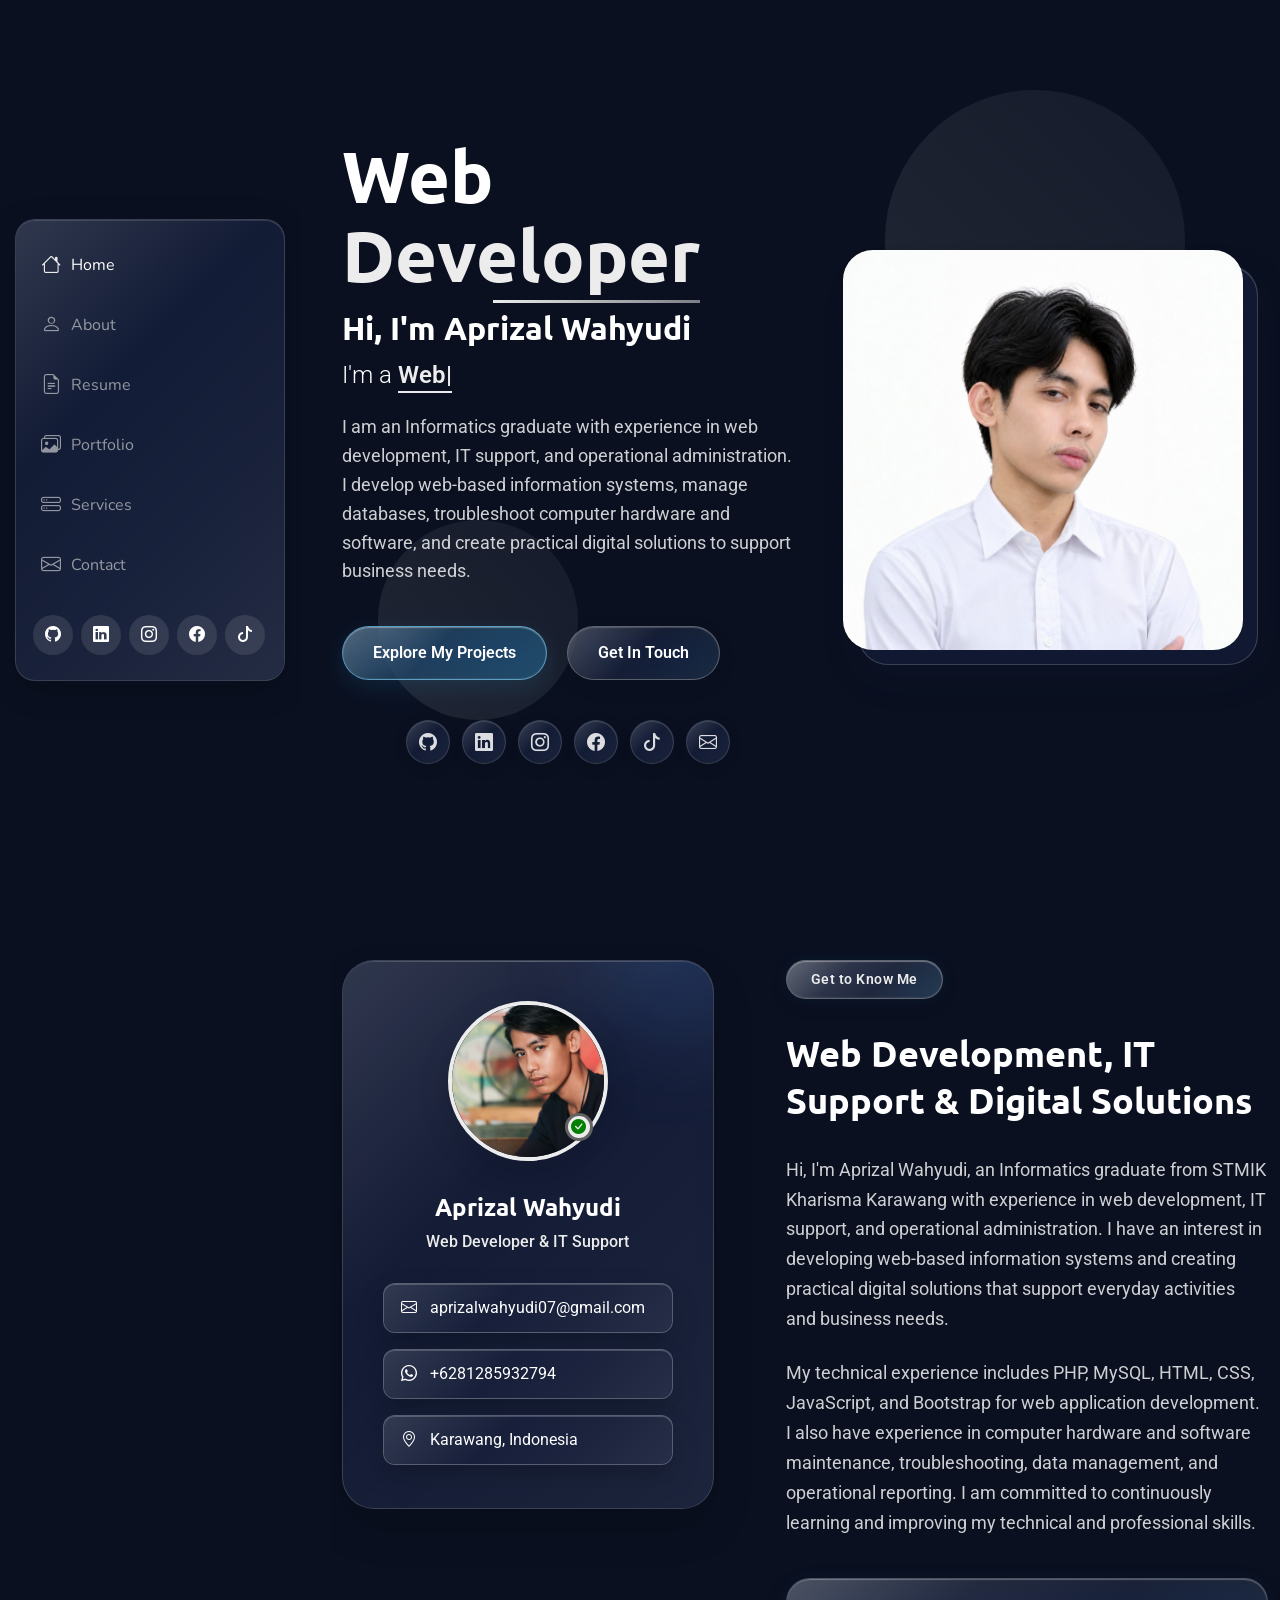
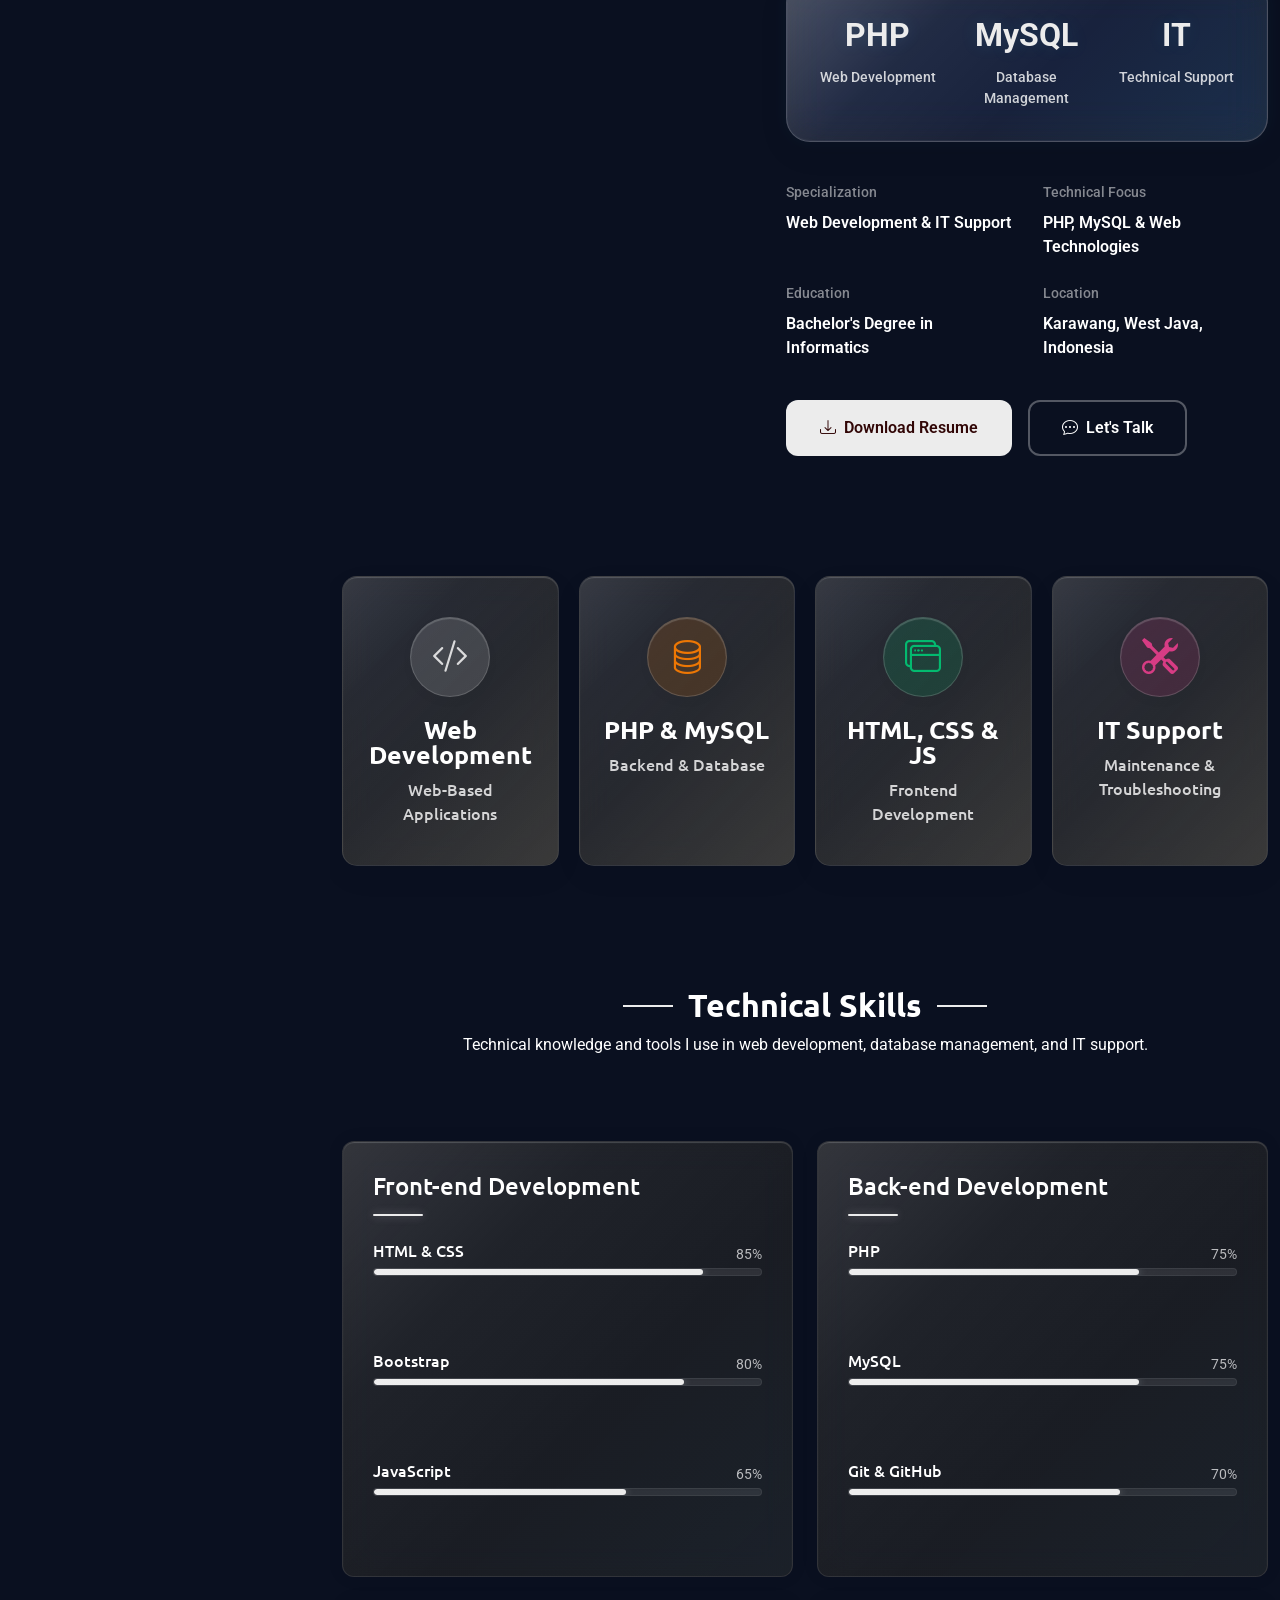
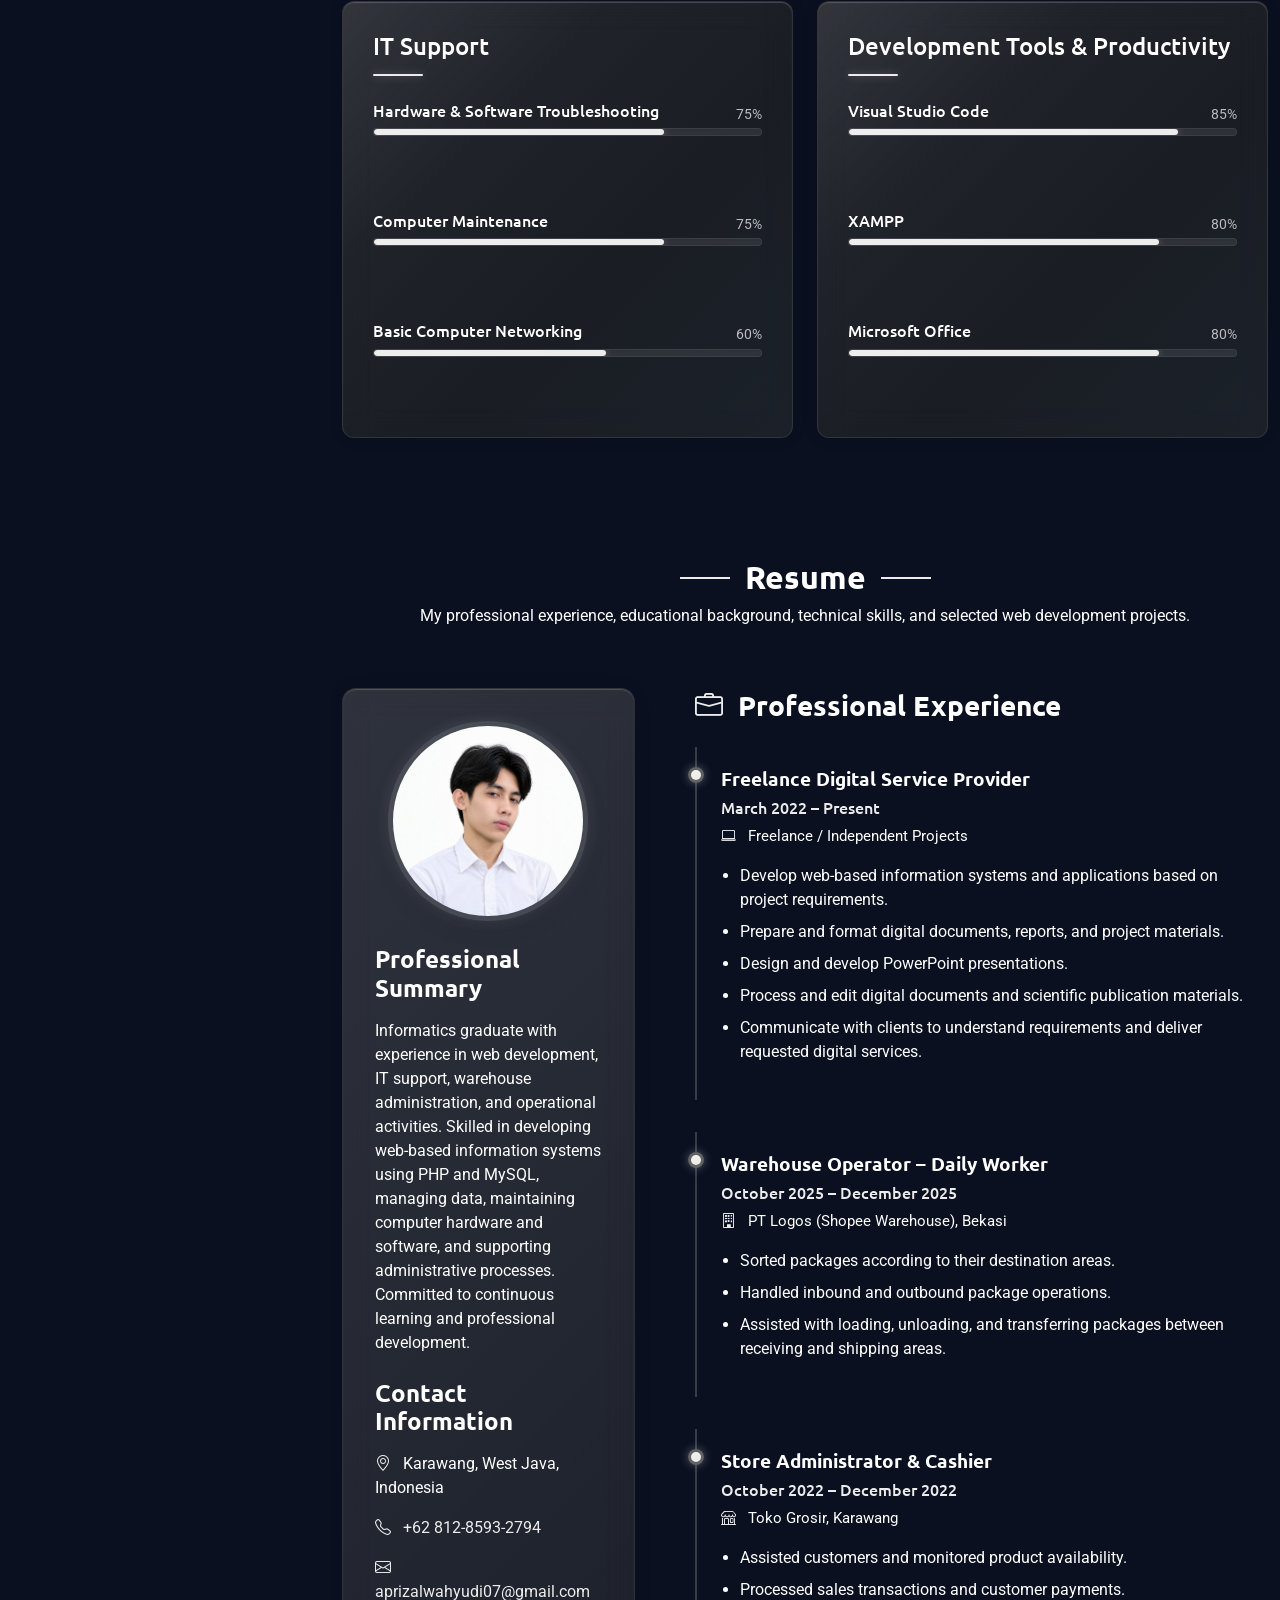
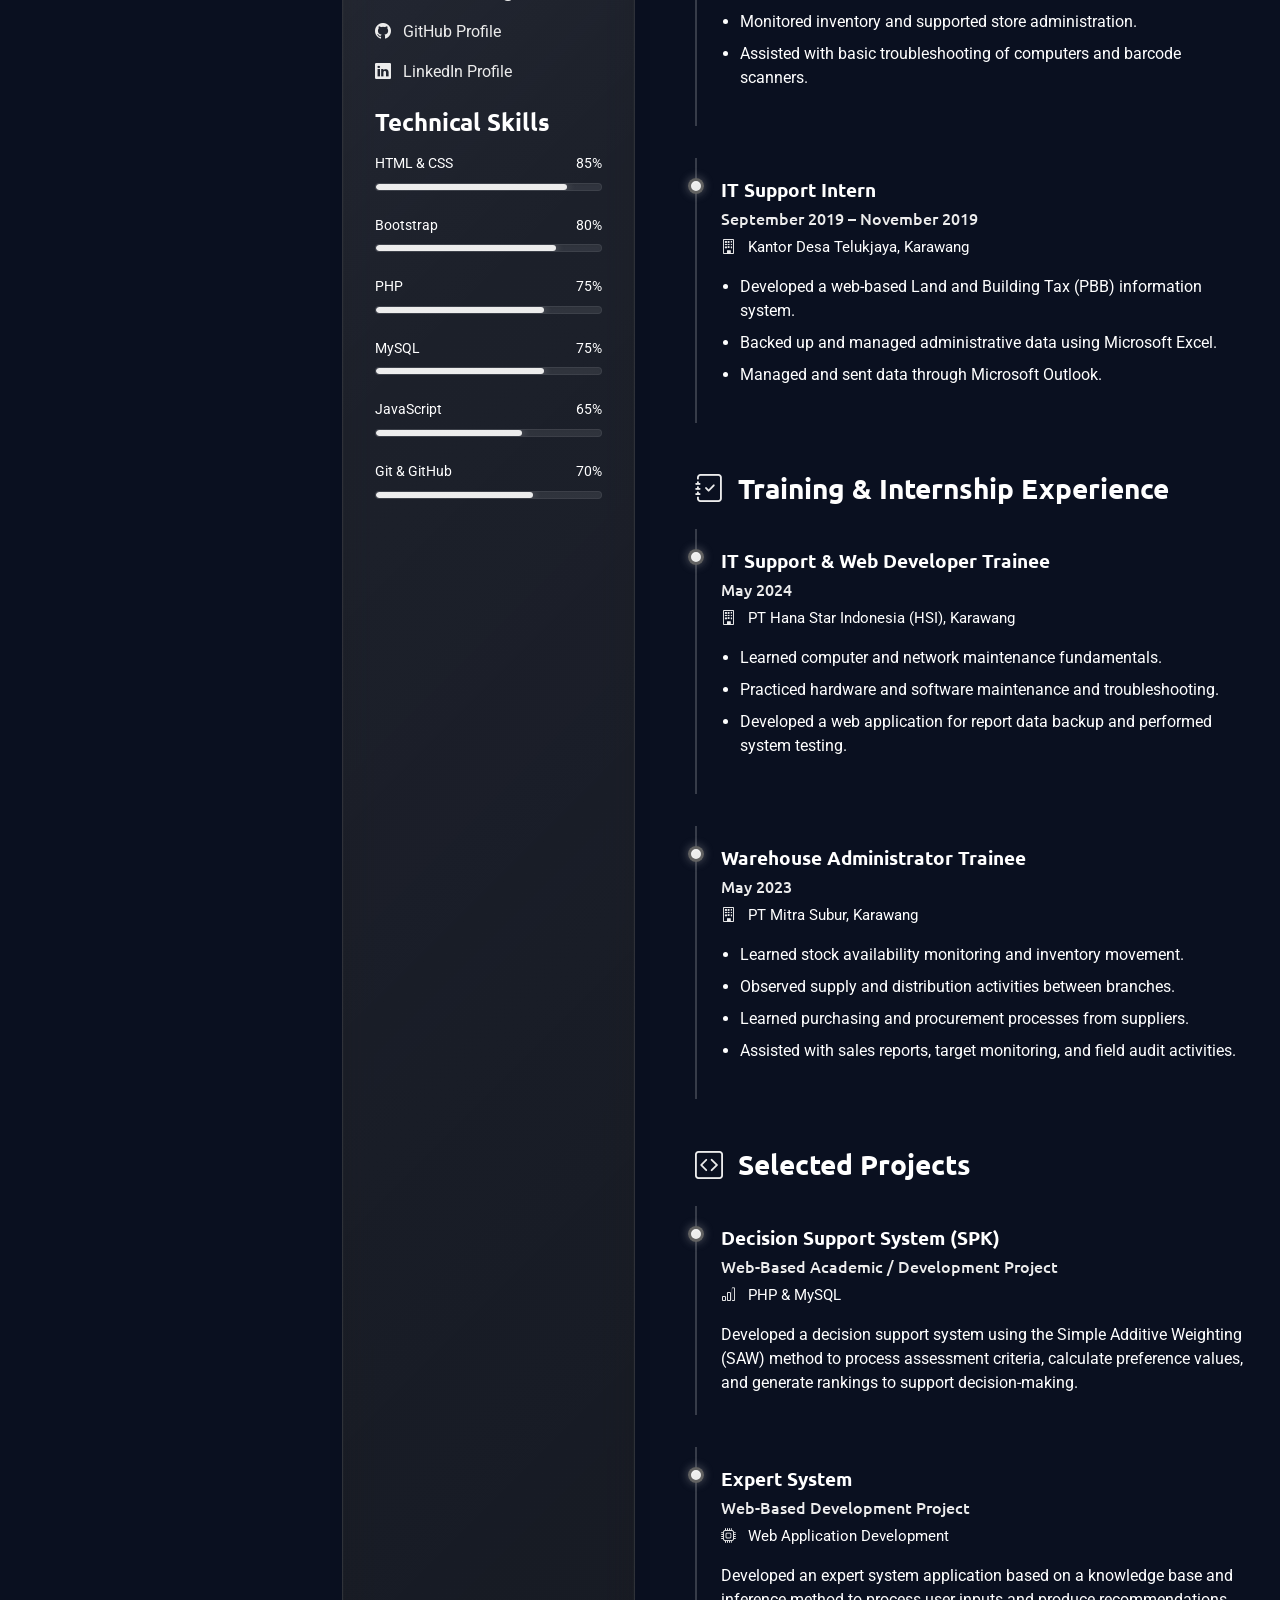
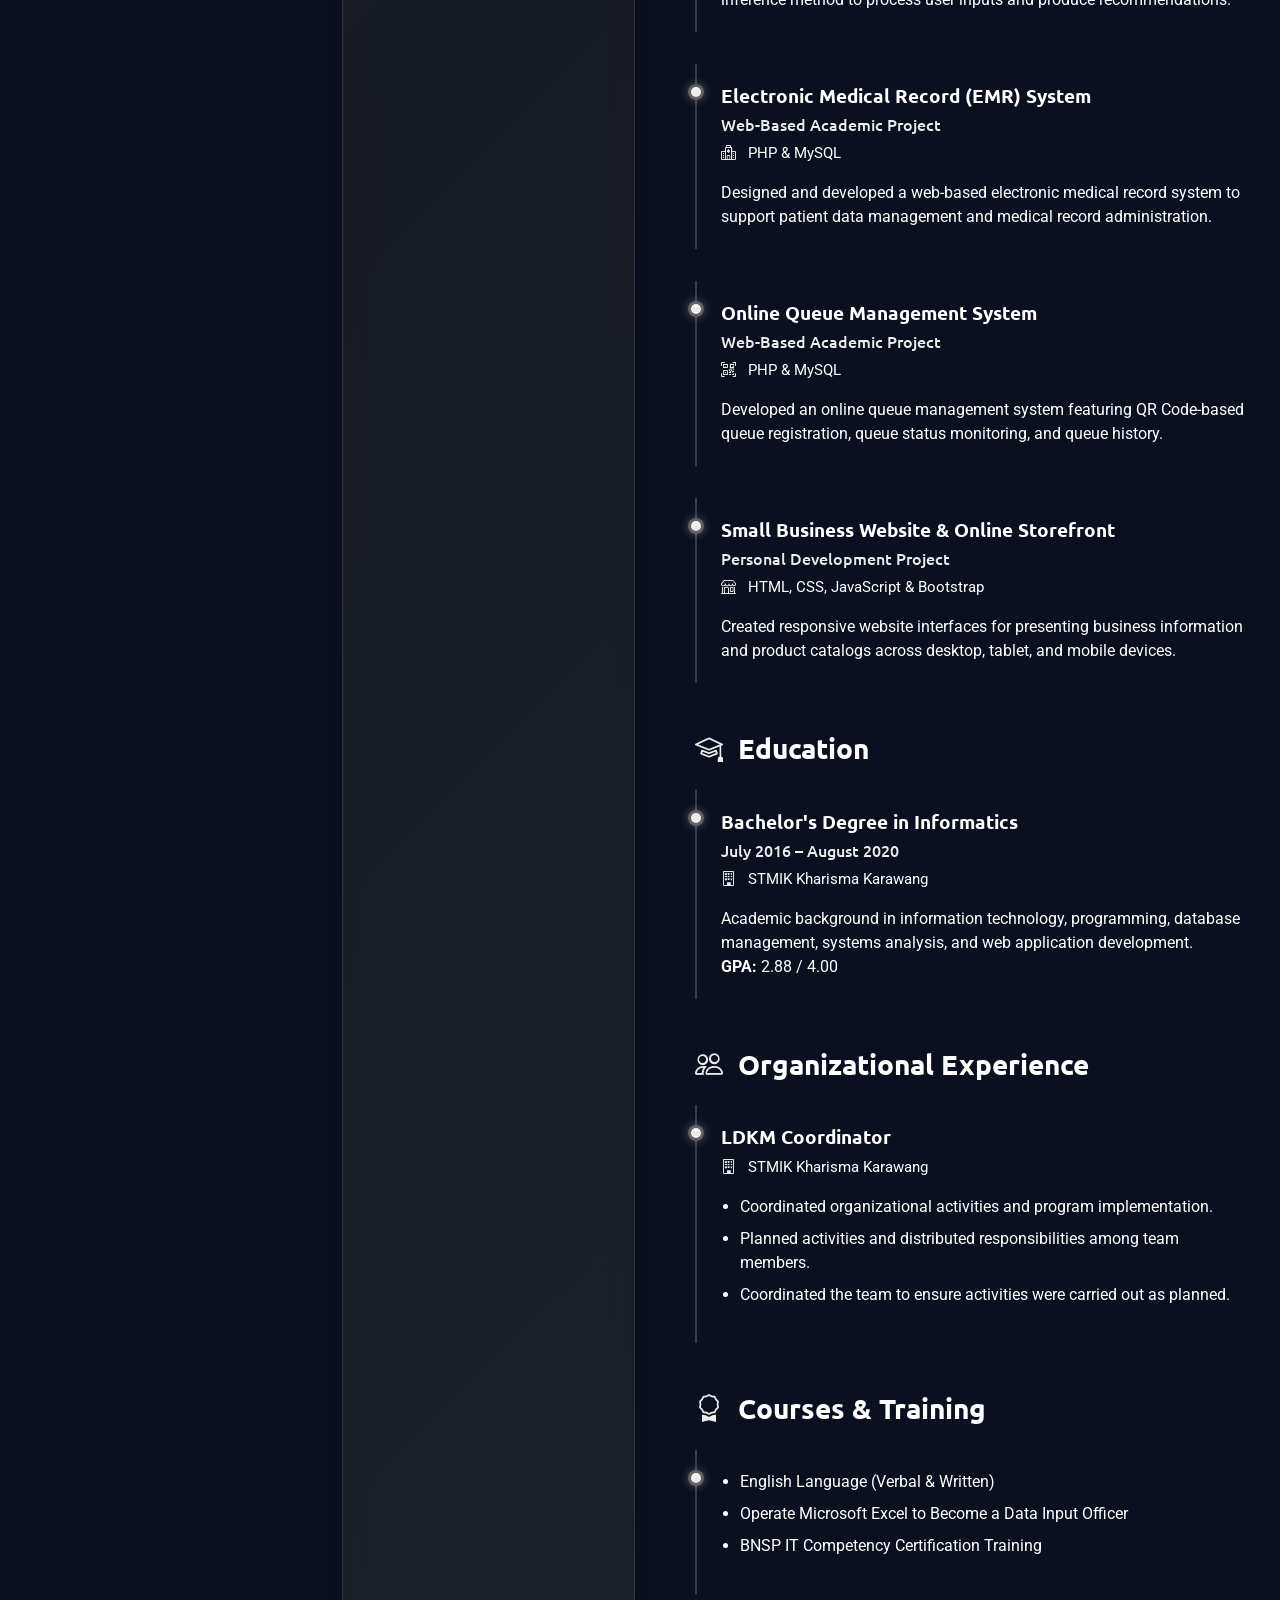
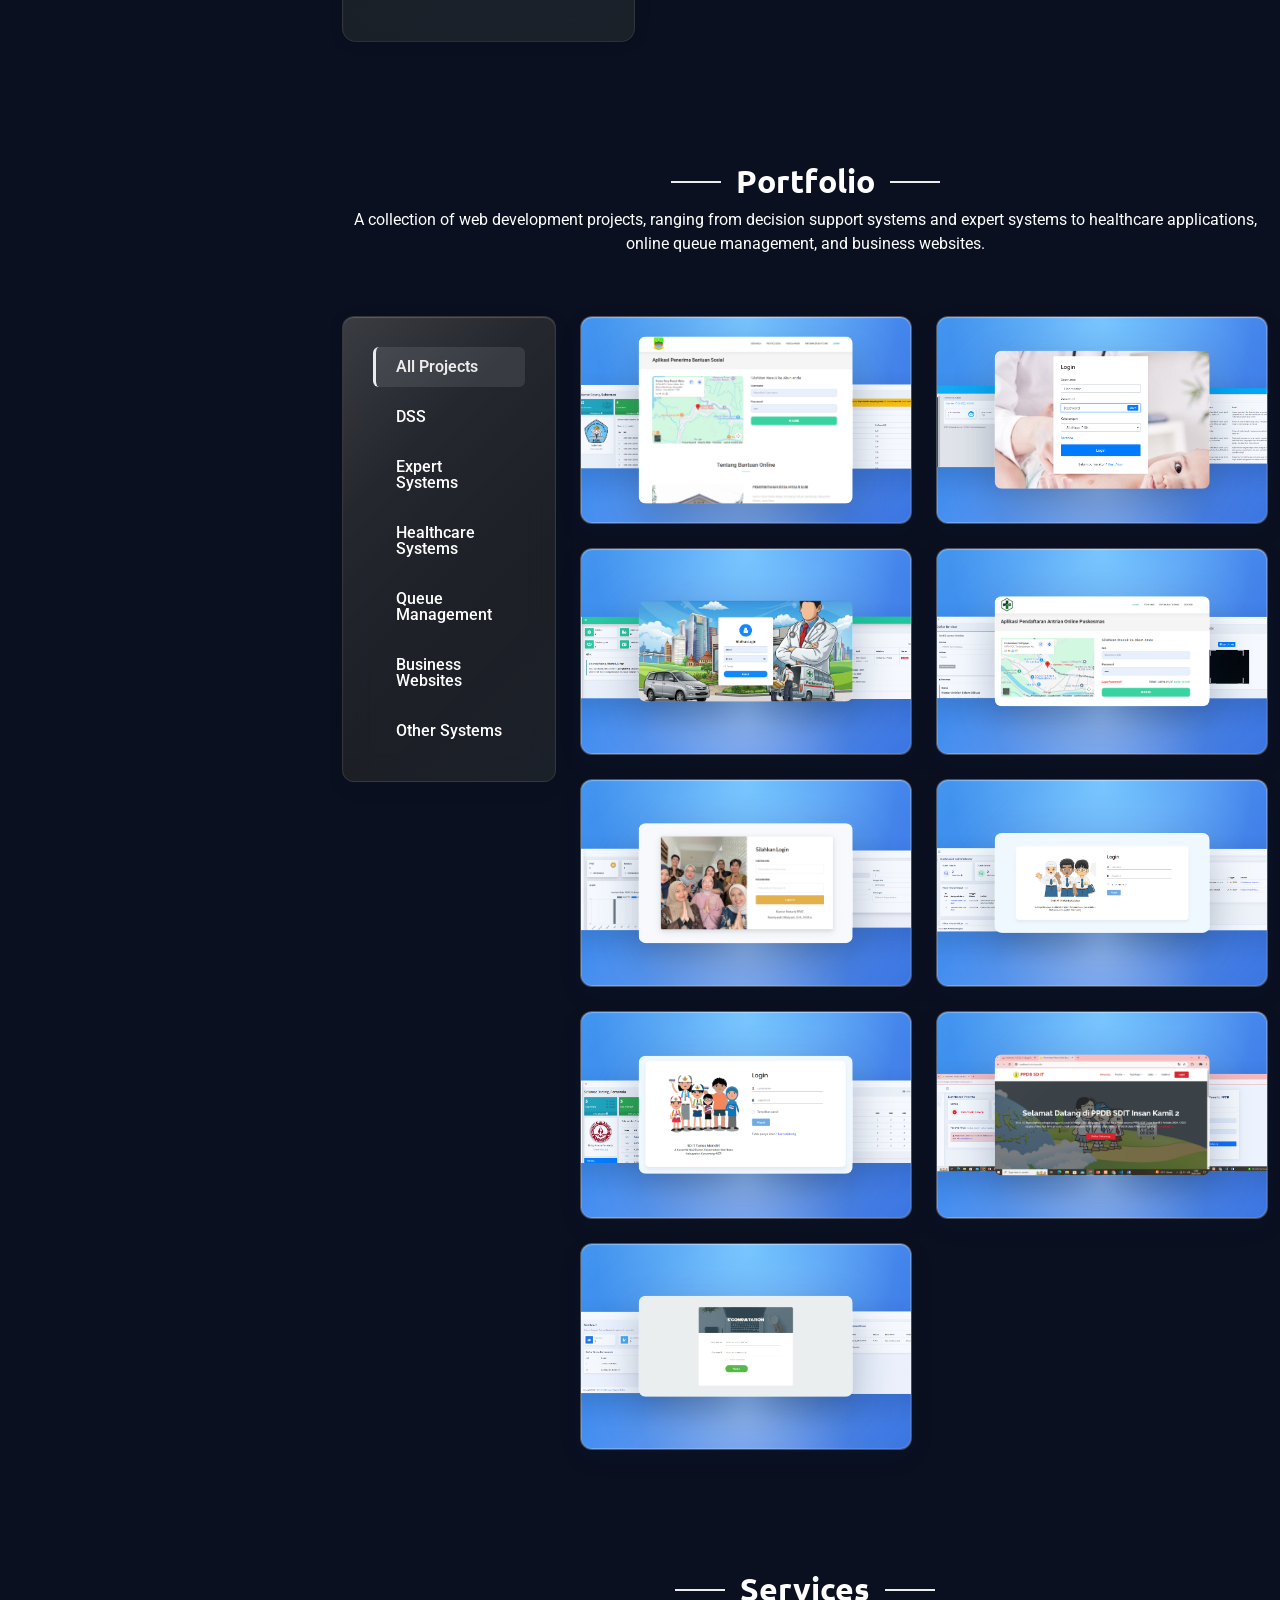
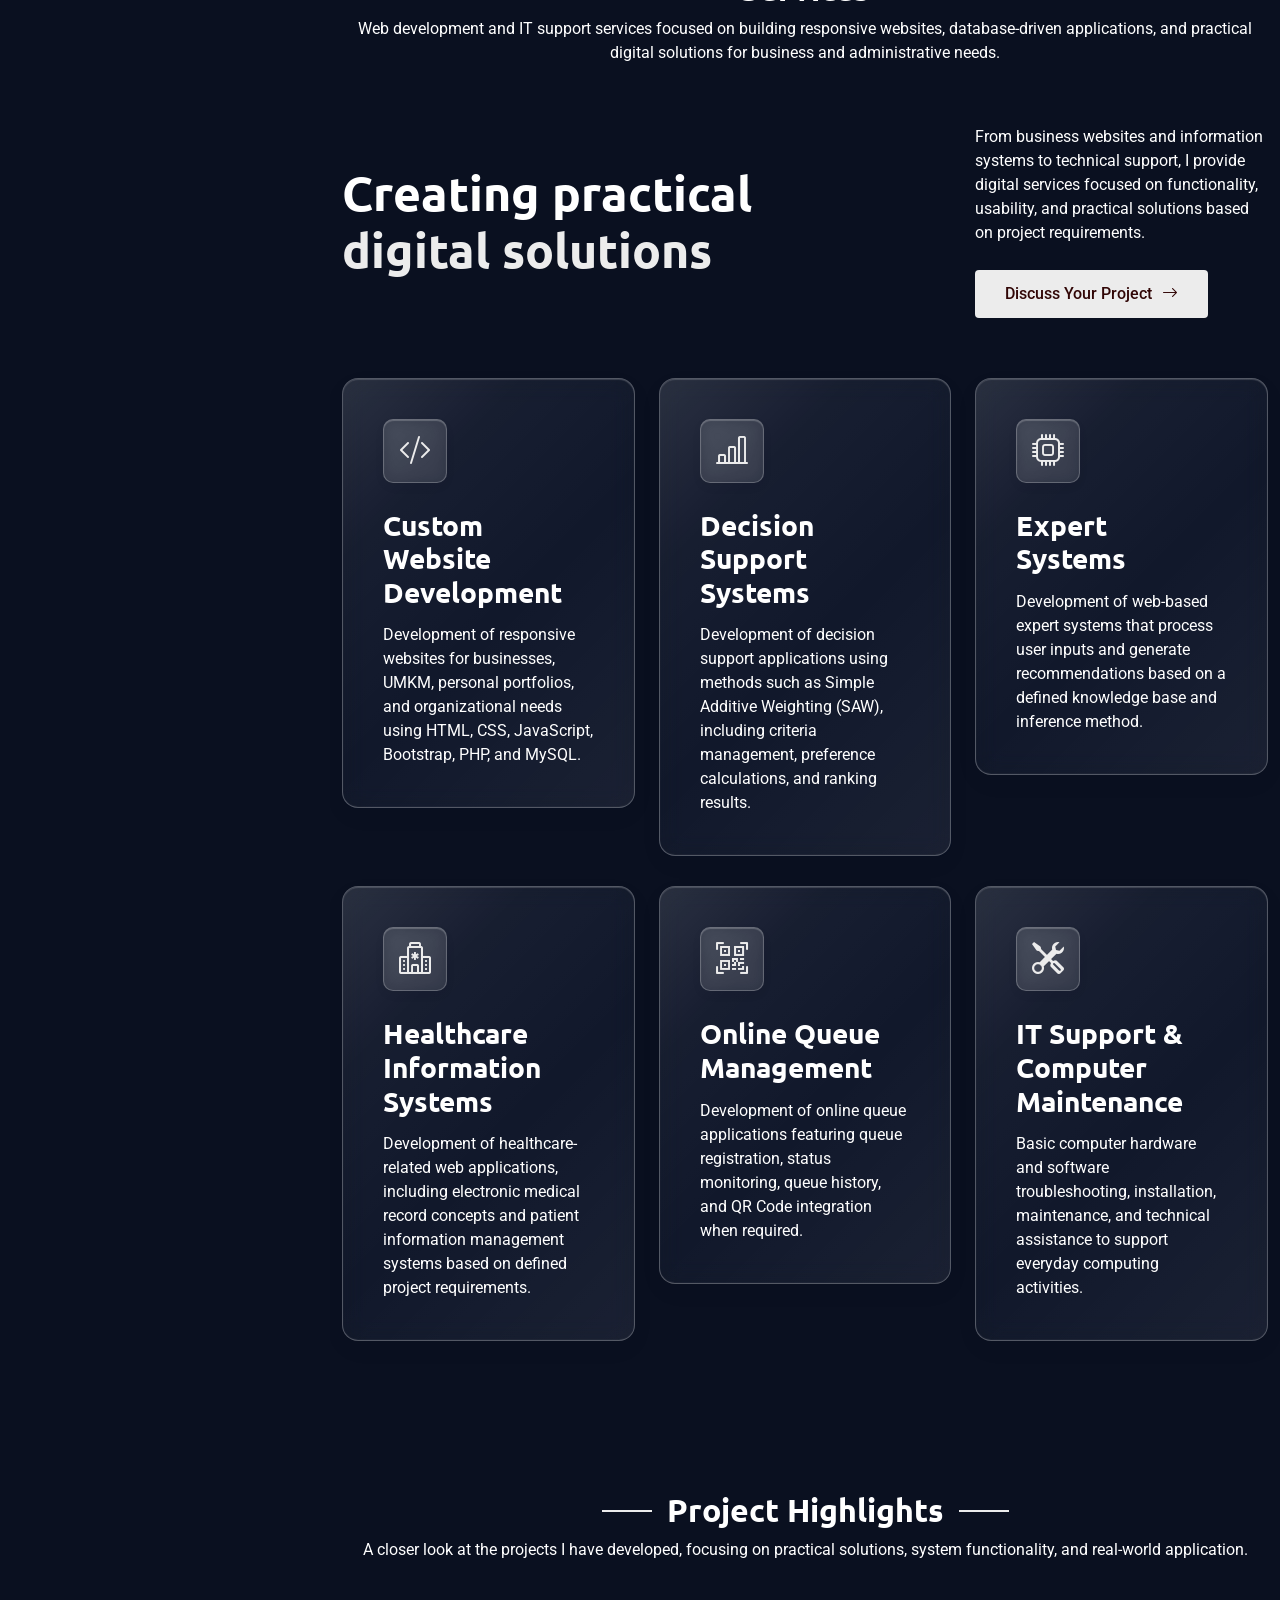
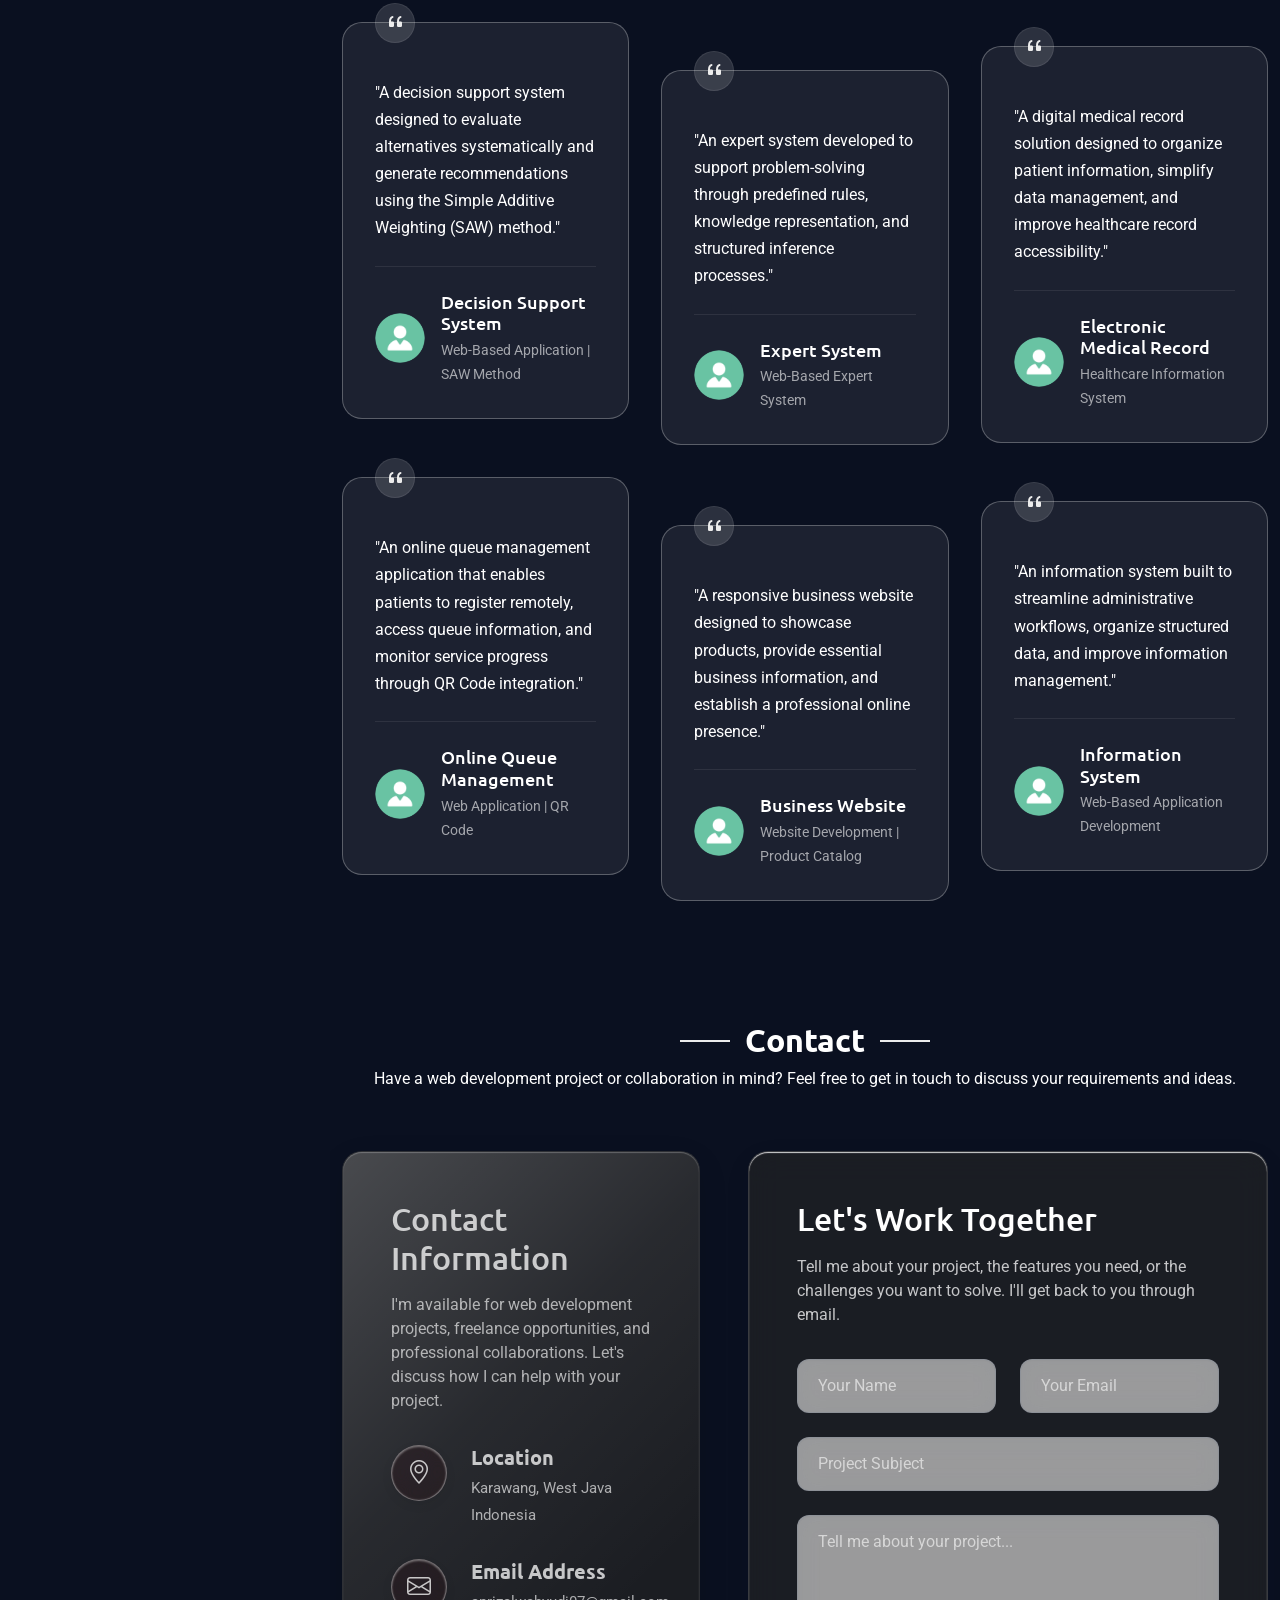
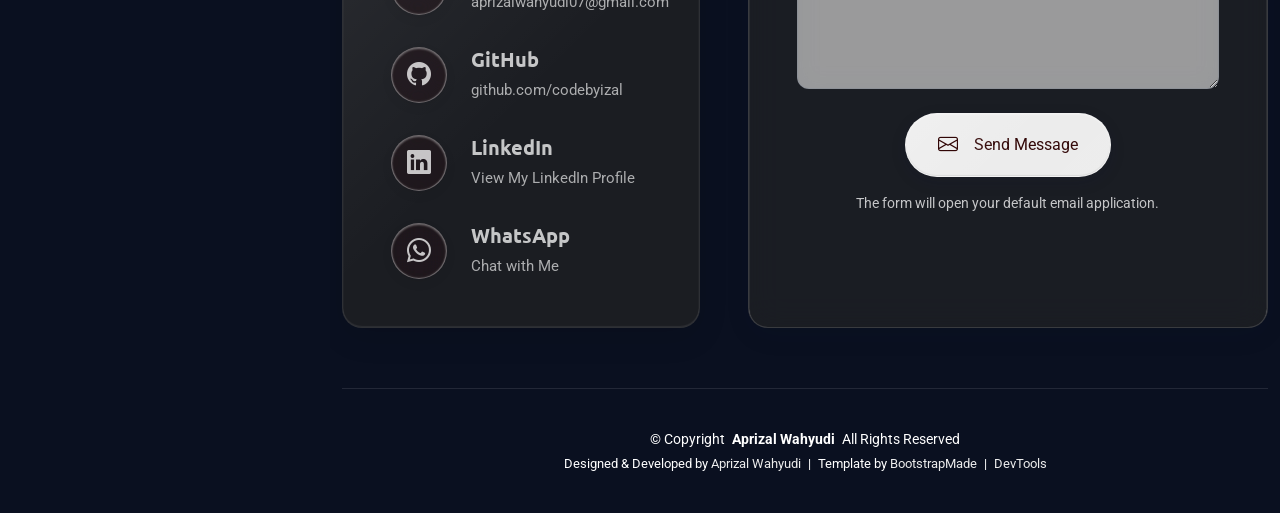
==== commit c687fd1a: "Update portfolio content" ====
--- a/index.html
+++ b/index.html
@@ -76,17 +76,19 @@
             <div class="col-lg-6" data-aos="fade-right" data-aos-delay="100">
               <div class="hero-text">
                 <h1>Web<span class="accent-text"> Developer</span></h1>
-                <h2>Hi, I'm Aprizal Wahyudi</h2>
-
-                <p class="lead">
-                  I'm a <span class="typed" data-typed-items="PHP & MySQL Developer,Web Developer,IT Support,Freelance Developer"></span>
-                </p>
-
-                <p class="description">
-                  I build web applications, develop database-driven systems, and
-                  create practical digital solutions to solve real-world problems.
-                  Explore my projects and see what I can build.
-                </p>
+                  <h2>Hi, I'm Aprizal Wahyudi</h2>
+
+                  <p class="lead">
+                      I'm a <span class="typed" data-typed-items="Web Developer,PHP & MySQL Developer,IT Support,Freelance Digital Service Provider"></span>
+                  </p>
+
+                  <p class="description">
+                      I am an Informatics graduate with experience in web development,
+                      IT support, and operational administration. I develop web-based
+                      information systems, manage databases, troubleshoot computer
+                      hardware and software, and create practical digital solutions
+                      to support business needs.
+                  </p>
 
                 <div class="hero-actions">
                   <a href="#portfolio" class="btn btn-primary">Explore My Projects</a>
@@ -129,7 +131,7 @@
               <div class="hero-visual">
                 <div class="profile-container">
                   <div class="profile-background"></div>
-                  <img src="assets/img/profile/profile.jpg.jpeg" alt="Alexander Chen" class="profile-image">
+                  <img src="assets/img/profile/profile.jpg.jpeg" alt="Aprizal Wahyudi" class="profile-image">
                 </div>
               </div>
             </div>
@@ -185,79 +187,82 @@
 
           <div class="col-lg-7" data-aos="fade-left" data-aos-delay="300">
             <div class="about-content">
-              <div class="section-header">
-                <span class="badge-text">Get to Know Me</span>
-                <h2>Building Web Applications &amp; Digital Solutions</h2>
-              </div>
-
-              <div class="description">
-                <p>
-                  Hi, I'm Aprizal Wahyudi, an Informatics graduate with an interest
-                  in web development and information systems. I enjoy building
-                  functional, user-friendly websites and developing applications
-                  that help solve real-world problems.
-                </p>
-
-                <p>
-                  My experience includes working with PHP, MySQL, HTML, CSS,
-                  JavaScript, and Bootstrap to develop web-based applications.
-                  I also have experience in IT support, computer troubleshooting,
-                  and technical problem-solving. I'm always eager to learn new
-                  technologies and improve my development skills.
-                </p>
-              </div>
-
-              <div class="stats-grid">
-                <div class="stat-item">
-                  <div class="stat-number">PHP</div>
-                  <div class="stat-label">Backend Development</div>
-                </div>
-                <div class="stat-item">
-                  <div class="stat-number">SQL</div>
-                  <div class="stat-label">Database Management</div>
-                </div>
-                <div class="stat-item">
-                  <div class="stat-number">Web</div>
-                  <div class="stat-label">Application Development</div>
-                </div>
-              </div>
-
-              <div class="details-grid">
-                <div class="detail-row">
-                  <div class="detail-item">
-                    <span class="detail-label">Specialization</span>
-                    <span class="detail-value">Web Development &amp; IT Support</span>
-                  </div>
-                  <div class="detail-item">
-                    <span class="detail-label">Technical Focus</span>
-                    <span class="detail-value">PHP &amp; MySQL</span>
-                  </div>
-                </div>
-
-                <div class="detail-row">
-                  <div class="detail-item">
-                    <span class="detail-label">Education</span>
-                    <span class="detail-value">Bachelor's Degree in Informatics</span>
-                  </div>
-                  <div class="detail-item">
-                    <span class="detail-label">Location</span>
-                    <span class="detail-value">Karawang, West Java, Indonesia</span>
-                  </div>
-                </div>
-              </div>
-
-              <div class="cta-section">
-                <button type="button" class="btn btn-primary" onclick="downloadCV()">
-                    <i class="bi bi-download"></i>
-                    Download Resume
-                </button>
-                <a href="#contact" class="btn btn-outline">
-                  <i class="bi bi-chat-dots"></i>
-                  Let's Talk
-                </a>
-              </div>
+                <div class="section-header">
+                    <span class="badge-text">Get to Know Me</span>
+                    <h2>Web Development, IT Support &amp; Digital Solutions</h2>
+                </div>
+
+                <div class="description">
+                    <p>
+                        Hi, I'm Aprizal Wahyudi, an Informatics graduate from
+                        STMIK Kharisma Karawang with experience in web development,
+                        IT support, and operational administration. I have an interest
+                        in developing web-based information systems and creating
+                        practical digital solutions that support everyday activities
+                        and business needs.
+                    </p>
+
+                    <p>
+                        My technical experience includes PHP, MySQL, HTML, CSS,
+                        JavaScript, and Bootstrap for web application development.
+                        I also have experience in computer hardware and software
+                        maintenance, troubleshooting, data management, and
+                        operational reporting. I am committed to continuously
+                        learning and improving my technical and professional skills.
+                    </p>
+                </div>
+
+                <div class="stats-grid">
+                    <div class="stat-item">
+                        <div class="stat-number">PHP</div>
+                        <div class="stat-label">Web Development</div>
+                    </div>
+                    <div class="stat-item">
+                        <div class="stat-number">MySQL</div>
+                        <div class="stat-label">Database Management</div>
+                    </div>
+                    <div class="stat-item">
+                        <div class="stat-number">IT</div>
+                        <div class="stat-label">Technical Support</div>
+                    </div>
+                </div>
+
+                <div class="details-grid">
+                    <div class="detail-row">
+                        <div class="detail-item">
+                            <span class="detail-label">Specialization</span>
+                            <span class="detail-value">Web Development &amp; IT Support</span>
+                        </div>
+                        <div class="detail-item">
+                            <span class="detail-label">Technical Focus</span>
+                            <span class="detail-value">PHP, MySQL &amp; Web Technologies</span>
+                        </div>
+                    </div>
+
+                    <div class="detail-row">
+                        <div class="detail-item">
+                            <span class="detail-label">Education</span>
+                            <span class="detail-value">Bachelor's Degree in Informatics</span>
+                        </div>
+                        <div class="detail-item">
+                            <span class="detail-label">Location</span>
+                            <span class="detail-value">Karawang, West Java, Indonesia</span>
+                        </div>
+                    </div>
+                </div>
+
+                <div class="cta-section">
+                    <button type="button" class="btn btn-primary" onclick="downloadCV()">
+                        <i class="bi bi-download"></i>
+                        Download Resume
+                    </button>
+                    <a href="#contact" class="btn btn-outline">
+                        <i class="bi bi-chat-dots"></i>
+                        Let's Talk
+                    </a>
+                </div>
             </div>
-          </div>
+        </div>
         </div>
 
       </div>
@@ -267,45 +272,45 @@
     <!-- Stats Section -->
     <section id="stats" class="stats section light-background">
       <div class="container" data-aos="fade-up" data-aos-delay="100">
-        <div class="row justify-content-center">
-          <div class="col-lg-12">
-            <div class="stats-wrapper">
-
-              <div class="stats-item" data-aos="zoom-in" data-aos-delay="150">
-                <div class="icon-wrapper">
-                  <i class="bi bi-code-slash"></i>
-                </div>
-                <span>Web</span>
-                <p>Web Development</p>
-              </div>
-
-              <div class="stats-item" data-aos="zoom-in" data-aos-delay="200">
-                <div class="icon-wrapper">
-                  <i class="bi bi-database"></i>
-                </div>
-                <span>PHP &amp; SQL</span>
-                <p>Backend Development</p>
-              </div>
-
-              <div class="stats-item" data-aos="zoom-in" data-aos-delay="250">
-                <div class="icon-wrapper">
-                  <i class="bi bi-window-stack"></i>
-                </div>
-                <span>UI &amp; UX</span>
-                <p>Responsive Interfaces</p>
-              </div>
-
-              <div class="stats-item" data-aos="zoom-in" data-aos-delay="300">
-                <div class="icon-wrapper">
-                  <i class="bi bi-tools"></i>
-                </div>
-                <span>IT Support</span>
-                <p>Technical Solutions</p>
-              </div>
-
-            </div>
+          <div class="row justify-content-center">
+              <div class="col-lg-12">
+                  <div class="stats-wrapper">
+
+                      <div class="stats-item" data-aos="zoom-in" data-aos-delay="150">
+                          <div class="icon-wrapper">
+                              <i class="bi bi-code-slash"></i>
+                          </div>
+                          <span>Web Development</span>
+                          <p>Web-Based Applications</p>
+                      </div>
+
+                      <div class="stats-item" data-aos="zoom-in" data-aos-delay="200">
+                          <div class="icon-wrapper">
+                              <i class="bi bi-database"></i>
+                          </div>
+                          <span>PHP &amp; MySQL</span>
+                          <p>Backend &amp; Database</p>
+                      </div>
+
+                      <div class="stats-item" data-aos="zoom-in" data-aos-delay="250">
+                          <div class="icon-wrapper">
+                              <i class="bi bi-window-stack"></i>
+                          </div>
+                          <span>HTML, CSS &amp; JS</span>
+                          <p>Frontend Development</p>
+                      </div>
+
+                      <div class="stats-item" data-aos="zoom-in" data-aos-delay="300">
+                          <div class="icon-wrapper">
+                              <i class="bi bi-tools"></i>
+                          </div>
+                          <span>IT Support</span>
+                          <p>Maintenance &amp; Troubleshooting</p>
+                      </div>
+
+                  </div>
+              </div>
           </div>
-        </div>
       </div>
     </section>
     
@@ -313,565 +318,638 @@
 
     <!-- Skills Section -->
     <section id="skills" class="skills section">
+        <!-- Section Title -->
+        <div class="container section-title" data-aos="fade-up">
+            <h2>Technical Skills</h2>
+            <p>
+                Technical knowledge and tools I use in web development,
+                database management, and IT support.
+            </p>
+        </div>
+        <!-- End Section Title -->
+
+        <div class="container" data-aos="fade-up" data-aos-delay="100">
+            <div class="row">
+
+                <!-- Frontend Development -->
+                <div class="col-lg-6 mt-4">
+                    <div class="skills-category" data-aos="fade-up" data-aos-delay="200">
+                        <h3>Front-end Development</h3>
+
+                        <div class="skills-animation">
+
+                            <div class="skill-item">
+                                <div class="d-flex justify-content-between align-items-center">
+                                    <h4>HTML &amp; CSS</h4>
+                                    <span class="skill-percentage">85%</span>
+                                </div>
+                                <div class="progress">
+                                    <div class="progress-bar" role="progressbar" aria-valuenow="85" aria-valuemin="0" aria-valuemax="100"></div>
+                                </div>
+                                <div class="skill-tooltip">
+                                    Building structured web pages and creating responsive layouts with CSS.
+                                </div>
+                            </div>
+
+                            <div class="skill-item">
+                                <div class="d-flex justify-content-between align-items-center">
+                                    <h4>Bootstrap</h4>
+                                    <span class="skill-percentage">80%</span>
+                                </div>
+                                <div class="progress">
+                                    <div class="progress-bar" role="progressbar" aria-valuenow="80" aria-valuemin="0" aria-valuemax="100"></div>
+                                </div>
+                                <div class="skill-tooltip">
+                                    Developing responsive web interfaces using Bootstrap components and utilities.
+                                </div>
+                            </div>
+
+                            <div class="skill-item">
+                                <div class="d-flex justify-content-between align-items-center">
+                                    <h4>JavaScript</h4>
+                                    <span class="skill-percentage">65%</span>
+                                </div>
+                                <div class="progress">
+                                    <div class="progress-bar" role="progressbar" aria-valuenow="65" aria-valuemin="0" aria-valuemax="100"></div>
+                                </div>
+                                <div class="skill-tooltip">
+                                    Implementing interactive elements and basic client-side functionality.
+                                </div>
+                            </div>
+
+                        </div>
+                    </div>
+                </div>
+                <!-- End Frontend Skills -->
+
+                <!-- Backend Development -->
+                <div class="col-lg-6 mt-4">
+                    <div class="skills-category" data-aos="fade-up" data-aos-delay="300">
+                        <h3>Back-end Development</h3>
+
+                        <div class="skills-animation">
+
+                            <div class="skill-item">
+                                <div class="d-flex justify-content-between align-items-center">
+                                    <h4>PHP</h4>
+                                    <span class="skill-percentage">75%</span>
+                                </div>
+                                <div class="progress">
+                                    <div class="progress-bar" role="progressbar" aria-valuenow="75" aria-valuemin="0" aria-valuemax="100"></div>
+                                </div>
+                                <div class="skill-tooltip">
+                                    Developing server-side functionality for dynamic web applications using PHP.
+                                </div>
+                            </div>
+
+                            <div class="skill-item">
+                                <div class="d-flex justify-content-between align-items-center">
+                                    <h4>MySQL</h4>
+                                    <span class="skill-percentage">75%</span>
+                                </div>
+                                <div class="progress">
+                                    <div class="progress-bar" role="progressbar" aria-valuenow="75" aria-valuemin="0" aria-valuemax="100"></div>
+                                </div>
+                                <div class="skill-tooltip">
+                                    Managing relational databases, writing SQL queries, and handling application data.
+                                </div>
+                            </div>
+
+                            <div class="skill-item">
+                                <div class="d-flex justify-content-between align-items-center">
+                                    <h4>Git &amp; GitHub</h4>
+                                    <span class="skill-percentage">70%</span>
+                                </div>
+                                <div class="progress">
+                                    <div class="progress-bar" role="progressbar" aria-valuenow="70" aria-valuemin="0" aria-valuemax="100"></div>
+                                </div>
+                                <div class="skill-tooltip">
+                                    Managing source code, tracking changes, and maintaining project repositories.
+                                </div>
+                            </div>
+
+                        </div>
+                    </div>
+                </div>
+                <!-- End Backend Skills -->
+
+                <!-- IT Support -->
+                <div class="col-lg-6 mt-4">
+                    <div class="skills-category" data-aos="fade-up" data-aos-delay="200">
+                        <h3>IT Support</h3>
+
+                        <div class="skills-animation">
+
+                            <div class="skill-item">
+                                <div class="d-flex justify-content-between align-items-center">
+                                    <h4>Hardware &amp; Software Troubleshooting</h4>
+                                    <span class="skill-percentage">75%</span>
+                                </div>
+                                <div class="progress">
+                                    <div class="progress-bar" role="progressbar" aria-valuenow="75" aria-valuemin="0" aria-valuemax="100"></div>
+                                </div>
+                                <div class="skill-tooltip">
+                                    Identifying and troubleshooting computer hardware and software issues.
+                                </div>
+                            </div>
+
+                            <div class="skill-item">
+                                <div class="d-flex justify-content-between align-items-center">
+                                    <h4>Computer Maintenance</h4>
+                                    <span class="skill-percentage">75%</span>
+                                </div>
+                                <div class="progress">
+                                    <div class="progress-bar" role="progressbar" aria-valuenow="75" aria-valuemin="0" aria-valuemax="100"></div>
+                                </div>
+                                <div class="skill-tooltip">
+                                    Performing basic computer maintenance, installation, and configuration.
+                                </div>
+                            </div>
+
+                            <div class="skill-item">
+                                <div class="d-flex justify-content-between align-items-center">
+                                    <h4>Basic Computer Networking</h4>
+                                    <span class="skill-percentage">60%</span>
+                                </div>
+                                <div class="progress">
+                                    <div class="progress-bar" role="progressbar" aria-valuenow="60" aria-valuemin="0" aria-valuemax="100"></div>
+                                </div>
+                                <div class="skill-tooltip">
+                                    Understanding basic network connectivity and troubleshooting.
+                                </div>
+                            </div>
+
+                        </div>
+                    </div>
+                </div>
+                <!-- End IT Support Skills -->
+
+                <!-- Development Tools -->
+                <div class="col-lg-6 mt-4">
+                    <div class="skills-category" data-aos="fade-up" data-aos-delay="300">
+                        <h3>Development Tools &amp; Productivity</h3>
+
+                        <div class="skills-animation">
+
+                            <div class="skill-item">
+                                <div class="d-flex justify-content-between align-items-center">
+                                    <h4>Visual Studio Code</h4>
+                                    <span class="skill-percentage">85%</span>
+                                </div>
+                                <div class="progress">
+                                    <div class="progress-bar" role="progressbar" aria-valuenow="85" aria-valuemin="0" aria-valuemax="100"></div>
+                                </div>
+                                <div class="skill-tooltip">
+                                    Using Visual Studio Code to develop and maintain web projects.
+                                </div>
+                            </div>
+
+                            <div class="skill-item">
+                                <div class="d-flex justify-content-between align-items-center">
+                                    <h4>XAMPP</h4>
+                                    <span class="skill-percentage">80%</span>
+                                </div>
+                                <div class="progress">
+                                    <div class="progress-bar" role="progressbar" aria-valuenow="80" aria-valuemin="0" aria-valuemax="100"></div>
+                                </div>
+                                <div class="skill-tooltip">
+                                    Running and testing PHP and MySQL applications in a local development environment.
+                                </div>
+                            </div>
+
+                            <div class="skill-item">
+                                <div class="d-flex justify-content-between align-items-center">
+                                    <h4>Microsoft Office</h4>
+                                    <span class="skill-percentage">80%</span>
+                                </div>
+                                <div class="progress">
+                                    <div class="progress-bar" role="progressbar" aria-valuenow="80" aria-valuemin="0" aria-valuemax="100"></div>
+                                </div>
+                                <div class="skill-tooltip">
+                                    Using Microsoft Word, Excel, and PowerPoint for document processing, data management, and reporting.
+                                </div>
+                            </div>
+
+                        </div>
+                    </div>
+                </div>
+                <!-- End Development Tools -->
+
+            </div>
+        </div>
+
+    </section>
+    <!-- /Skills Section -->
+
+    <!-- Resume Section -->
+    <section id="resume" class="resume section">
 
       <!-- Section Title -->
       <div class="container section-title" data-aos="fade-up">
-        <h2>Technical Skills</h2>
-        <p>Technologies and technical skills I use to build web applications and solve practical IT problems.</p>
+          <h2>Resume</h2>
+          <p>
+              My professional experience, educational background,
+              technical skills, and selected web development projects.
+          </p>
       </div>
       <!-- End Section Title -->
 
       <div class="container" data-aos="fade-up" data-aos-delay="100">
-        <div class="row">
-
-          <!-- Frontend Development -->
-          <div class="col-lg-6 mt-4">
-            <div class="skills-category" data-aos="fade-up" data-aos-delay="200">
-              <h3>Front-end Development</h3>
-
-              <div class="skills-animation">
-
-                <div class="skill-item">
-                  <div class="d-flex justify-content-between align-items-center">
-                    <h4>HTML &amp; CSS</h4>
-                    <span class="skill-percentage">85%</span>
+          <div class="row gy-4">
+
+              <!-- Left Column -->
+              <div class="col-lg-4">
+                  <div class="resume-side" data-aos="fade-right" data-aos-delay="100">
+
+                      <div class="profile-img mb-4">
+                          <img src="assets/img/profile/profile.jpg.jpeg"
+                              alt="Aprizal Wahyudi"
+                              class="img-fluid">
+                      </div>
+
+                      <h3>Professional Summary</h3>
+                      <p>
+                          Informatics graduate with experience in web development,
+                          IT support, warehouse administration, and operational
+                          activities. Skilled in developing web-based information
+                          systems using PHP and MySQL, managing data, maintaining
+                          computer hardware and software, and supporting
+                          administrative processes. Committed to continuous
+                          learning and professional development.
+                      </p>
+
+                      <h3 class="mt-4">Contact Information</h3>
+                      <ul class="contact-info list-unstyled">
+                          <li>
+                              <i class="bi bi-geo-alt"></i>
+                              Karawang, West Java, Indonesia
+                          </li>
+                          <li>
+                              <i class="bi bi-telephone"></i>
+                              <a href="tel:+6281285932794">
+                                  +62 812-8593-2794
+                              </a>
+                          </li>
+                          <li>
+                              <i class="bi bi-envelope"></i>
+                              <a href="mailto:aprizalwahyudi07@gmail.com">
+                                  aprizalwahyudi07@gmail.com
+                              </a>
+                          </li>
+                          <li>
+                              <i class="bi bi-github"></i>
+                              <a href="https://github.com/codebyizal"
+                                  target="_blank" rel="noopener noreferrer">
+                                  GitHub Profile
+                              </a>
+                          </li>
+                          <li>
+                              <i class="bi bi-linkedin"></i>
+                              <a href="https://www.linkedin.com/in/aprizal-wahyudi07/"
+                                  target="_blank" rel="noopener noreferrer">
+                                  LinkedIn Profile
+                              </a>
+                          </li>
+                      </ul>
+
+                      <!-- Technical Skills -->
+                      <div class="skills-animation mt-4">
+                          <h3>Technical Skills</h3>
+
+                          <div class="skill-item">
+                              <div class="d-flex justify-content-between">
+                                  <span>HTML &amp; CSS</span>
+                                  <span>85%</span>
+                              </div>
+                              <div class="progress">
+                                  <div class="progress-bar" role="progressbar"
+                                      style="width:85%" aria-valuenow="85"
+                                      aria-valuemin="0" aria-valuemax="100"></div>
+                              </div>
+                          </div>
+
+                          <div class="skill-item">
+                              <div class="d-flex justify-content-between">
+                                  <span>Bootstrap</span>
+                                  <span>80%</span>
+                              </div>
+                              <div class="progress">
+                                  <div class="progress-bar" role="progressbar"
+                                      style="width:80%" aria-valuenow="80"
+                                      aria-valuemin="0" aria-valuemax="100"></div>
+                              </div>
+                          </div>
+
+                          <div class="skill-item">
+                              <div class="d-flex justify-content-between">
+                                  <span>PHP</span>
+                                  <span>75%</span>
+                              </div>
+                              <div class="progress">
+                                  <div class="progress-bar" role="progressbar"
+                                      style="width:75%" aria-valuenow="75"
+                                      aria-valuemin="0" aria-valuemax="100"></div>
+                              </div>
+                          </div>
+
+                          <div class="skill-item">
+                              <div class="d-flex justify-content-between">
+                                  <span>MySQL</span>
+                                  <span>75%</span>
+                              </div>
+                              <div class="progress">
+                                  <div class="progress-bar" role="progressbar"
+                                      style="width:75%" aria-valuenow="75"
+                                      aria-valuemin="0" aria-valuemax="100"></div>
+                              </div>
+                          </div>
+
+                          <div class="skill-item">
+                              <div class="d-flex justify-content-between">
+                                  <span>JavaScript</span>
+                                  <span>65%</span>
+                              </div>
+                              <div class="progress">
+                                  <div class="progress-bar" role="progressbar"
+                                      style="width:65%" aria-valuenow="65"
+                                      aria-valuemin="0" aria-valuemax="100"></div>
+                              </div>
+                          </div>
+
+                          <div class="skill-item">
+                              <div class="d-flex justify-content-between">
+                                  <span>Git &amp; GitHub</span>
+                                  <span>70%</span>
+                              </div>
+                              <div class="progress">
+                                  <div class="progress-bar" role="progressbar"
+                                      style="width:70%" aria-valuenow="70"
+                                      aria-valuemin="0" aria-valuemax="100"></div>
+                              </div>
+                          </div>
+                      </div>
+                      <!-- End Technical Skills -->
+
                   </div>
-                  <div class="progress">
-                    <div class="progress-bar" role="progressbar" aria-valuenow="85" aria-valuemin="0" aria-valuemax="100"></div>
+              </div>
+              <!-- End Left Column -->
+
+              <!-- Right Column -->
+              <div class="col-lg-8 ps-4 ps-lg-5">
+
+                  <!-- Professional Experience -->
+                  <div class="resume-section" data-aos="fade-up">
+                      <h3>
+                          <i class="bi bi-briefcase me-2"></i>
+                          Professional Experience
+                      </h3>
+
+                      <div class="resume-item">
+                          <h4>Freelance Digital Service Provider</h4>
+                          <h5>March 2022 – Present</h5>
+                          <p class="company">
+                              <i class="bi bi-laptop"></i>
+                              Freelance / Independent Projects
+                          </p>
+                          <ul>
+                              <li>Develop web-based information systems and applications based on project requirements.</li>
+                              <li>Prepare and format digital documents, reports, and project materials.</li>
+                              <li>Design and develop PowerPoint presentations.</li>
+                              <li>Process and edit digital documents and scientific publication materials.</li>
+                              <li>Communicate with clients to understand requirements and deliver requested digital services.</li>
+                          </ul>
+                      </div>
+
+                      <div class="resume-item">
+                          <h4>Warehouse Operator – Daily Worker</h4>
+                          <h5>October 2025 – December 2025</h5>
+                          <p class="company">
+                              <i class="bi bi-building"></i>
+                              PT Logos (Shopee Warehouse), Bekasi
+                          </p>
+                          <ul>
+                              <li>Sorted packages according to their destination areas.</li>
+                              <li>Handled inbound and outbound package operations.</li>
+                              <li>Assisted with loading, unloading, and transferring packages between receiving and shipping areas.</li>
+                          </ul>
+                      </div>
+
+                      <div class="resume-item">
+                          <h4>Store Administrator &amp; Cashier</h4>
+                          <h5>October 2022 – December 2022</h5>
+                          <p class="company">
+                              <i class="bi bi-shop"></i>
+                              Toko Grosir, Karawang
+                          </p>
+                          <ul>
+                              <li>Assisted customers and monitored product availability.</li>
+                              <li>Processed sales transactions and customer payments.</li>
+                              <li>Monitored inventory and supported store administration.</li>
+                              <li>Assisted with basic troubleshooting of computers and barcode scanners.</li>
+                          </ul>
+                      </div>
+
+                      <div class="resume-item">
+                          <h4>IT Support Intern</h4>
+                          <h5>September 2019 – November 2019</h5>
+                          <p class="company">
+                              <i class="bi bi-building"></i>
+                              Kantor Desa Telukjaya, Karawang
+                          </p>
+                          <ul>
+                              <li>Developed a web-based Land and Building Tax (PBB) information system.</li>
+                              <li>Backed up and managed administrative data using Microsoft Excel.</li>
+                              <li>Managed and sent data through Microsoft Outlook.</li>
+                          </ul>
+                      </div>
                   </div>
-                  <div class="skill-tooltip">Building structured web pages and styling responsive user interfaces.</div>
-                </div>
-
-                <div class="skill-item">
-                  <div class="d-flex justify-content-between align-items-center">
-                    <h4>Bootstrap</h4>
-                    <span class="skill-percentage">80%</span>
+                  <!-- End Professional Experience -->
+
+                  <!-- Training & Internship Experience -->
+                  <div class="resume-section" data-aos="fade-up" data-aos-delay="80">
+                      <h3>
+                          <i class="bi bi-journal-check me-2"></i>
+                          Training &amp; Internship Experience
+                      </h3>
+
+                      <div class="resume-item">
+                          <h4>IT Support &amp; Web Developer Trainee</h4>
+                          <h5>May 2024</h5>
+                          <p class="company">
+                              <i class="bi bi-building"></i>
+                              PT Hana Star Indonesia (HSI), Karawang
+                          </p>
+                          <ul>
+                              <li>Learned computer and network maintenance fundamentals.</li>
+                              <li>Practiced hardware and software maintenance and troubleshooting.</li>
+                              <li>Developed a web application for report data backup and performed system testing.</li>
+                          </ul>
+                      </div>
+
+                      <div class="resume-item">
+                          <h4>Warehouse Administrator Trainee</h4>
+                          <h5>May 2023</h5>
+                          <p class="company">
+                              <i class="bi bi-building"></i>
+                              PT Mitra Subur, Karawang
+                          </p>
+                          <ul>
+                              <li>Learned stock availability monitoring and inventory movement.</li>
+                              <li>Observed supply and distribution activities between branches.</li>
+                              <li>Learned purchasing and procurement processes from suppliers.</li>
+                              <li>Assisted with sales reports, target monitoring, and field audit activities.</li>
+                          </ul>
+                      </div>
                   </div>
-                  <div class="progress">
-                    <div class="progress-bar" role="progressbar" aria-valuenow="80" aria-valuemin="0" aria-valuemax="100"></div>
+                  <!-- End Training & Internship Experience -->
+
+                  <!-- Selected Projects -->
+                  <div class="resume-section" data-aos="fade-up" data-aos-delay="100">
+                      <h3>
+                          <i class="bi bi-code-square me-2"></i>
+                          Selected Projects
+                      </h3>
+
+                      <div class="resume-item">
+                          <h4>Decision Support System (SPK)</h4>
+                          <h5>Web-Based Academic / Development Project</h5>
+                          <p class="company">
+                              <i class="bi bi-bar-chart"></i>
+                              PHP &amp; MySQL
+                          </p>
+                          <p>
+                              Developed a decision support system using the
+                              Simple Additive Weighting (SAW) method to process
+                              assessment criteria, calculate preference values,
+                              and generate rankings to support decision-making.
+                          </p>
+                      </div>
+
+                      <div class="resume-item">
+                          <h4>Expert System</h4>
+                          <h5>Web-Based Development Project</h5>
+                          <p class="company">
+                              <i class="bi bi-cpu"></i>
+                              Web Application Development
+                          </p>
+                          <p>
+                              Developed an expert system application based on
+                              a knowledge base and inference method to process
+                              user inputs and produce recommendations.
+                          </p>
+                      </div>
+
+                      <div class="resume-item">
+                          <h4>Electronic Medical Record (EMR) System</h4>
+                          <h5>Web-Based Academic Project</h5>
+                          <p class="company">
+                              <i class="bi bi-hospital"></i>
+                              PHP &amp; MySQL
+                          </p>
+                          <p>
+                              Designed and developed a web-based electronic
+                              medical record system to support patient data
+                              management and medical record administration.
+                          </p>
+                      </div>
+
+                      <div class="resume-item">
+                          <h4>Online Queue Management System</h4>
+                          <h5>Web-Based Academic Project</h5>
+                          <p class="company">
+                              <i class="bi bi-qr-code-scan"></i>
+                              PHP &amp; MySQL
+                          </p>
+                          <p>
+                              Developed an online queue management system
+                              featuring QR Code-based queue registration,
+                              queue status monitoring, and queue history.
+                          </p>
+                      </div>
+
+                      <div class="resume-item">
+                          <h4>Small Business Website &amp; Online Storefront</h4>
+                          <h5>Personal Development Project</h5>
+                          <p class="company">
+                              <i class="bi bi-shop"></i>
+                              HTML, CSS, JavaScript &amp; Bootstrap
+                          </p>
+                          <p>
+                              Created responsive website interfaces for
+                              presenting business information and product
+                              catalogs across desktop, tablet, and mobile devices.
+                          </p>
+                      </div>
                   </div>
-                  <div class="skill-tooltip">Developing responsive layouts using Bootstrap components and utilities.</div>
-                </div>
-
-                <div class="skill-item">
-                  <div class="d-flex justify-content-between align-items-center">
-                    <h4>JavaScript</h4>
-                    <span class="skill-percentage">65%</span>
+                  <!-- End Selected Projects -->
+
+                  <!-- Education -->
+                  <div class="resume-section" data-aos="fade-up" data-aos-delay="150">
+                      <h3>
+                          <i class="bi bi-mortarboard me-2"></i>
+                          Education
+                      </h3>
+
+                      <div class="resume-item">
+                          <h4>Bachelor's Degree in Informatics</h4>
+                          <h5>July 2016 – August 2020</h5>
+                          <p class="company">
+                              <i class="bi bi-building"></i>
+                              STMIK Kharisma Karawang
+                          </p>
+                          <p>
+                              Academic background in information technology,
+                              programming, database management, systems analysis,
+                              and web application development.
+                          </p>
+                          <p><strong>GPA:</strong> 2.88 / 4.00</p>
+                      </div>
                   </div>
-                  <div class="progress">
-                    <div class="progress-bar" role="progressbar" aria-valuenow="65" aria-valuemin="0" aria-valuemax="100"></div>
+                  <!-- End Education -->
+
+                  <!-- Organizational Experience -->
+                  <div class="resume-section" data-aos="fade-up" data-aos-delay="180">
+                      <h3>
+                          <i class="bi bi-people me-2"></i>
+                          Organizational Experience
+                      </h3>
+
+                      <div class="resume-item">
+                          <h4>LDKM Coordinator</h4>
+                          <p class="company">
+                              <i class="bi bi-building"></i>
+                              STMIK Kharisma Karawang
+                          </p>
+                          <ul>
+                              <li>Coordinated organizational activities and program implementation.</li>
+                              <li>Planned activities and distributed responsibilities among team members.</li>
+                              <li>Coordinated the team to ensure activities were carried out as planned.</li>
+                          </ul>
+                      </div>
                   </div>
-                  <div class="skill-tooltip">Adding interactive features and handling DOM events.</div>
-                </div>
-
-              </div>
-            </div>
+                  <!-- End Organizational Experience -->
+
+                  <!-- Courses & Training -->
+                  <div class="resume-section" data-aos="fade-up" data-aos-delay="200">
+                      <h3>
+                          <i class="bi bi-award me-2"></i>
+                          Courses &amp; Training
+                      </h3>
+
+                      <div class="resume-item">
+                          <ul>
+                              <li>English Language (Verbal &amp; Written)</li>
+                              <li>Operate Microsoft Excel to Become a Data Input Officer</li>
+                              <li>BNSP IT Competency Certification Training</li>
+                          </ul>
+                      </div>
+                  </div>
+                  <!-- End Courses & Training -->
+
+              </div>
+              <!-- End Right Column -->
+
           </div>
-          <!-- End Frontend Skills -->
-
-          <!-- Backend Development -->
-          <div class="col-lg-6 mt-4">
-            <div class="skills-category" data-aos="fade-up" data-aos-delay="300">
-              <h3>Back-end Development</h3>
-
-              <div class="skills-animation">
-
-                <div class="skill-item">
-                  <div class="d-flex justify-content-between align-items-center">
-                    <h4>PHP</h4>
-                    <span class="skill-percentage">75%</span>
-                  </div>
-                  <div class="progress">
-                    <div class="progress-bar" role="progressbar" aria-valuenow="75" aria-valuemin="0" aria-valuemax="100"></div>
-                  </div>
-                  <div class="skill-tooltip">Developing server-side logic for dynamic web applications.</div>
-                </div>
-
-                <div class="skill-item">
-                  <div class="d-flex justify-content-between align-items-center">
-                    <h4>MySQL</h4>
-                    <span class="skill-percentage">75%</span>
-                  </div>
-                  <div class="progress">
-                    <div class="progress-bar" role="progressbar" aria-valuenow="75" aria-valuemin="0" aria-valuemax="100"></div>
-                  </div>
-                  <div class="skill-tooltip">Managing relational databases, writing SQL queries, and handling application data.</div>
-                </div>
-
-                <div class="skill-item">
-                  <div class="d-flex justify-content-between align-items-center">
-                    <h4>Git &amp; GitHub</h4>
-                    <span class="skill-percentage">70%</span>
-                  </div>
-                  <div class="progress">
-                    <div class="progress-bar" role="progressbar" aria-valuenow="70" aria-valuemin="0" aria-valuemax="100"></div>
-                  </div>
-                  <div class="skill-tooltip">Managing source code, tracking changes, and maintaining project repositories.</div>
-                </div>
-
-              </div>
-            </div>
-          </div>
-          <!-- End Backend Skills -->
-
-          <!-- IT Support -->
-          <div class="col-lg-6 mt-4">
-            <div class="skills-category" data-aos="fade-up" data-aos-delay="200">
-              <h3>IT Support</h3>
-
-              <div class="skills-animation">
-
-                <div class="skill-item">
-                  <div class="d-flex justify-content-between align-items-center">
-                    <h4>Hardware &amp; Software Troubleshooting</h4>
-                    <span class="skill-percentage">75%</span>
-                  </div>
-                  <div class="progress">
-                    <div class="progress-bar" role="progressbar" aria-valuenow="75" aria-valuemin="0" aria-valuemax="100"></div>
-                  </div>
-                  <div class="skill-tooltip">Identifying and resolving computer hardware and software issues.</div>
-                </div>
-
-                <div class="skill-item">
-                  <div class="d-flex justify-content-between align-items-center">
-                    <h4>Computer Networking</h4>
-                    <span class="skill-percentage">60%</span>
-                  </div>
-                  <div class="progress">
-                    <div class="progress-bar" role="progressbar" aria-valuenow="60" aria-valuemin="0" aria-valuemax="100"></div>
-                  </div>
-                  <div class="skill-tooltip">Understanding basic network connectivity and troubleshooting.</div>
-                </div>
-
-              </div>
-            </div>
-          </div>
-          <!-- End IT Support Skills -->
-
-          <!-- Development Tools -->
-          <div class="col-lg-6 mt-4">
-            <div class="skills-category" data-aos="fade-up" data-aos-delay="300">
-              <h3>Development Tools</h3>
-
-              <div class="skills-animation">
-
-                <div class="skill-item">
-                  <div class="d-flex justify-content-between align-items-center">
-                    <h4>Visual Studio Code</h4>
-                    <span class="skill-percentage">85%</span>
-                  </div>
-                  <div class="progress">
-                    <div class="progress-bar" role="progressbar" aria-valuenow="85" aria-valuemin="0" aria-valuemax="100"></div>
-                  </div>
-                  <div class="skill-tooltip">Using VS Code to develop, debug, and maintain web projects.</div>
-                </div>
-
-                <div class="skill-item">
-                  <div class="d-flex justify-content-between align-items-center">
-                    <h4>XAMPP</h4>
-                    <span class="skill-percentage">80%</span>
-                  </div>
-                  <div class="progress">
-                    <div class="progress-bar" role="progressbar" aria-valuenow="80" aria-valuemin="0" aria-valuemax="100"></div>
-                  </div>
-                  <div class="skill-tooltip">Running and testing PHP and MySQL applications in a local development environment.</div>
-                </div>
-
-              </div>
-            </div>
-          </div>
-          <!-- End Development Tools -->
-
-        </div>
-      </div>
-
-    </section>
-    <!-- /Skills Section -->
-
-    <!-- Resume Section -->
-    <section id="resume" class="resume section">
-
-      <!-- Section Title -->
-      <div class="container section-title" data-aos="fade-up">
-        <h2>Resume</h2>
-        <p>
-          My educational background, technical skills, and project experience
-          in web development and IT support.
-        </p>
-      </div>
-      <!-- End Section Title -->
-
-      <div class="container" data-aos="fade-up" data-aos-delay="100">
-
-        <div class="row gy-4">
-
-          <!-- Left Column: Summary and Contact -->
-          <div class="col-lg-4">
-            <div class="resume-side" data-aos="fade-right" data-aos-delay="100">
-
-              <div class="profile-img mb-4">
-                <img src="assets/img/profile/profile.jpg.jpeg"
-                    alt="Aprizal Wahyudi"
-                    class="img-fluid rounded">
-              </div>
-
-              <h3>Professional Summary</h3>
-              <p>
-                Web Developer with an Informatics background and experience in
-                developing various web-based applications. Familiar with PHP,
-                MySQL, HTML, CSS, JavaScript, and Bootstrap, with project experience
-                spanning decision support systems, expert systems, electronic
-                medical records, online queue management, and business websites.
-                Focused on building functional, responsive, and database-driven
-                applications based on project requirements.
-              </p>
-
-              <h3 class="mt-4">Contact Information</h3>
-              <ul class="contact-info list-unstyled">
-                <li>
-                  <i class="bi bi-geo-alt"></i>
-                  Karawang, West Java, Indonesia
-                </li>
-                <li>
-                  <i class="bi bi-envelope"></i>
-                  <a href="mailto:aprizalwahyudi07@gmail.com">
-                    aprizalwahyudi07@gmail.com
-                  </a>
-                </li>
-                <li>
-                  <i class="bi bi-github"></i>
-                  <a href="https://github.com/codebyizal"
-                    target="_blank"
-                    rel="noopener noreferrer">
-                    GitHub Profile
-                  </a>
-                </li>
-                <li>
-                  <i class="bi bi-linkedin"></i>
-                  <a href="https://www.linkedin.com/in/aprizal-wahy-udi07"
-                    target="_blank"
-                    rel="noopener noreferrer">
-                    LinkedIn Profile
-                  </a>
-                </li>
-              </ul>
-
-              <!-- Technical Skills -->
-              <div class="skills-animation mt-4">
-                <h3>Technical Skills</h3>
-
-                <div class="skill-item">
-                  <div class="d-flex justify-content-between">
-                    <span>HTML &amp; CSS</span>
-                    <span>85%</span>
-                  </div>
-                  <div class="progress">
-                    <div class="progress-bar"
-                        role="progressbar"
-                        style="width: 85%;"
-                        aria-valuenow="85"
-                        aria-valuemin="0"
-                        aria-valuemax="100">
-                    </div>
-                  </div>
-                </div>
-
-                <div class="skill-item">
-                  <div class="d-flex justify-content-between">
-                    <span>Bootstrap</span>
-                    <span>80%</span>
-                  </div>
-                  <div class="progress">
-                    <div class="progress-bar"
-                        role="progressbar"
-                        style="width: 80%;"
-                        aria-valuenow="80"
-                        aria-valuemin="0"
-                        aria-valuemax="100">
-                    </div>
-                  </div>
-                </div>
-
-                <div class="skill-item">
-                  <div class="d-flex justify-content-between">
-                    <span>PHP</span>
-                    <span>75%</span>
-                  </div>
-                  <div class="progress">
-                    <div class="progress-bar"
-                        role="progressbar"
-                        style="width: 75%;"
-                        aria-valuenow="75"
-                        aria-valuemin="0"
-                        aria-valuemax="100">
-                    </div>
-                  </div>
-                </div>
-
-                <div class="skill-item">
-                  <div class="d-flex justify-content-between">
-                    <span>MySQL</span>
-                    <span>75%</span>
-                  </div>
-                  <div class="progress">
-                    <div class="progress-bar"
-                        role="progressbar"
-                        style="width: 75%;"
-                        aria-valuenow="75"
-                        aria-valuemin="0"
-                        aria-valuemax="100">
-                    </div>
-                  </div>
-                </div>
-
-                <div class="skill-item">
-                  <div class="d-flex justify-content-between">
-                    <span>JavaScript</span>
-                    <span>65%</span>
-                  </div>
-                  <div class="progress">
-                    <div class="progress-bar"
-                        role="progressbar"
-                        style="width: 65%;"
-                        aria-valuenow="65"
-                        aria-valuemin="0"
-                        aria-valuemax="100">
-                    </div>
-                  </div>
-                </div>
-
-                <div class="skill-item">
-                  <div class="d-flex justify-content-between">
-                    <span>Git &amp; GitHub</span>
-                    <span>70%</span>
-                  </div>
-                  <div class="progress">
-                    <div class="progress-bar"
-                        role="progressbar"
-                        style="width: 70%;"
-                        aria-valuenow="70"
-                        aria-valuemin="0"
-                        aria-valuemax="100">
-                    </div>
-                  </div>
-                </div>
-
-              </div>
-              <!-- End Technical Skills -->
-
-            </div>
-          </div>
-          <!-- End Left Column -->
-
-          <!-- Right Column: Experience and Education -->
-          <div class="col-lg-8 ps-4 ps-lg-5">
-
-            <!-- Professional Experience -->
-            <div class="resume-section" data-aos="fade-up">
-              <h3>
-                <i class="bi bi-briefcase me-2"></i>
-                Professional Experience
-              </h3>
-
-              <div class="resume-item">
-                <h4>Freelance Web Developer</h4>
-                <h5>Project-Based</h5>
-                <p class="company">
-                  <i class="bi bi-laptop"></i>
-                  Independent Projects
-                </p>
-                <ul>
-                  <li>
-                    Develop web-based applications for academic, business, and
-                    administrative purposes based on project requirements.
-                  </li>
-                  <li>
-                    Build decision support systems (SPK), expert systems,
-                    electronic medical record systems (EMR), and online queue
-                    management applications.
-                  </li>
-                  <li>
-                    Develop business websites and online storefronts to support
-                    digital product presentation and information access.
-                  </li>
-                  <li>
-                    Implement application features, database structures, and
-                    data processing using PHP and MySQL.
-                  </li>
-                  <li>
-                    Create responsive user interfaces using HTML, CSS, JavaScript,
-                    and Bootstrap.
-                  </li>
-                </ul>
-                </div>
-
-              <div class="resume-item">
-                <h4>IT Support Intern</h4>
-                <h5>Internship</h5>
-                <p class="company">
-                  <i class="bi bi-building"></i>
-                  Village Government Office
-                </p>
-                <ul>
-                  <li>
-                    Assisted with IT support and basic technical troubleshooting.
-                  </li>
-                  <li>
-                    Developed a web-based Land and Building Tax (PBB)
-                    information system.
-                  </li>
-                  <li>
-                    Applied web development and database management skills
-                    to support administrative activities.
-                  </li>
-                </ul>
-              </div>
-
-            </div>
-            <!-- End Professional Experience -->
-
-            <!-- Selected Projects -->
-            <div class="resume-section" data-aos="fade-up" data-aos-delay="100">
-              <h3>
-                <i class="bi bi-code-square me-2"></i>
-                Selected Projects
-              </h3>
-
-              <div class="resume-item">
-                <h4>Decision Support System (SPK)</h4>
-                <h5>Web-Based Application</h5>
-                <p class="company">
-                  <i class="bi bi-bar-chart"></i>
-                  PHP &amp; MySQL
-                </p>
-                <p>
-                  Developed decision support system applications using methods
-                  such as Simple Additive Weighting (SAW) to process assessment
-                  criteria, calculate preference values, and generate rankings
-                  to support decision-making.
-                </p>
-              </div>
-
-              <div class="resume-item">
-                <h4>Expert System</h4>
-                <h5>Web-Based Application</h5>
-                <p class="company">
-                  <i class="bi bi-cpu"></i>
-                  Web Application Development
-                </p>
-                <p>
-                  Developed expert system applications designed to process
-                  user inputs and provide recommendations or conclusions
-                  according to the knowledge base and inference method
-                  specified in each project.
-                </p>
-              </div>
-
-              <div class="resume-item">
-                <h4>Electronic Medical Record (EMR) System</h4>
-                <h5>Web-Based Application</h5>
-                <p class="company">
-                  <i class="bi bi-hospital"></i>
-                  PHP &amp; MySQL
-                </p>
-                <p>
-                  Developed a web-based medical record system concept to support
-                  the management of patient information and medical records
-                  through a structured database and user interface.
-                </p>
-              </div>
-
-              <div class="resume-item">
-                <h4>Online Queue Management System</h4>
-                <h5>Web-Based Application</h5>
-                <p class="company">
-                  <i class="bi bi-qr-code-scan"></i>
-                  Web Development
-                </p>
-                <p>
-                  Developed an online queue management application concept
-                  featuring queue registration, queue status monitoring,
-                  and queue history to support more organized service processes.
-                </p>
-              </div>
-
-              <div class="resume-item">
-                <h4>Small Business Website &amp; Online Storefront</h4>
-                <h5>Web-Based Project</h5>
-                <p class="company">
-                  <i class="bi bi-shop"></i>
-                  Responsive Web Design
-                </p>
-                <p>
-                  Created website interfaces for presenting business information
-                  and product catalogs, with responsive layouts designed for
-                  desktop, tablet, and mobile devices.
-                </p>
-              </div>
-
-              <div class="resume-item">
-                <h4>Other Information Systems</h4>
-                <h5>Project-Based Development</h5>
-                <p class="company">
-                  <i class="bi bi-window-stack"></i>
-                  PHP, MySQL &amp; Bootstrap
-                </p>
-                <p>
-                  Worked on additional web-based information system projects
-                  according to specific academic, business, and administrative
-                  requirements, including application interfaces, data management,
-                  and database integration.
-                </p>
-              </div>
-
-            </div>
-            <!-- End Selected Projects -->
-
-            <!-- Education -->
-            <div class="resume-section" data-aos="fade-up" data-aos-delay="150">
-              <h3>
-                <i class="bi bi-mortarboard me-2"></i>
-                Education
-              </h3>
-
-              <div class="resume-item">
-                <h4>Bachelor's Degree in Informatics</h4>
-                <h5>Graduated 2020–2021</h5>
-                <p class="company">
-                  <i class="bi bi-building"></i>
-                  STMIK Kharisma Karawang / Horizon University Indonesia
-                </p>
-                <p>
-                  Academic background in information technology, programming,
-                  database management, systems analysis, and web application
-                  development.
-                </p>
-              </div>
-            </div>
-            <!-- End Education -->
-
-            <!-- Certifications -->
-            <div class="resume-section" data-aos="fade-up" data-aos-delay="200">
-              <h3>
-                <i class="bi bi-award me-2"></i>
-                Certifications
-              </h3>
-
-              <div class="resume-item">
-                <h4>Professional Certifications</h4>
-                <p>
-                  Certifications can be listed here as they are obtained.
-                  For now, you can remove this section if you do not have
-                  any certifications to display.
-                </p>
-              </div>
-            </div>
-            <!-- End Certifications -->
-
-          </div>
-          <!-- End Right Column -->
-
-        </div>
       </div>
     </section>
     <!-- /Resume Section -->
@@ -1373,439 +1451,427 @@
     <!-- Services Section -->
     <section id="services" class="services section">
 
+        <!-- Section Title -->
+        <div class="container section-title" data-aos="fade-up">
+            <h2>Services</h2>
+            <p>
+                Web development and IT support services focused on building
+                responsive websites, database-driven applications, and
+                practical digital solutions for business and administrative needs.
+            </p>
+        </div>
+        <!-- End Section Title -->
+
+        <div class="container" data-aos="fade-up" data-aos-delay="100">
+
+            <!-- Service Header -->
+            <div class="service-header">
+                <div class="row align-items-center">
+
+                    <div class="col-lg-8 col-md-12">
+                        <div class="service-intro">
+                            <h2 class="service-heading">
+                                <div>Creating practical</div>
+                                <div><span>digital solutions</span></div>
+                            </h2>
+                        </div>
+                    </div>
+
+                    <div class="col-lg-4 col-md-12">
+                        <div class="service-summary">
+                            <p>
+                                From business websites and information systems
+                                to technical support, I provide digital services
+                                focused on functionality, usability, and
+                                practical solutions based on project requirements.
+                            </p>
+
+                            <a href="#contact" class="service-btn">
+                                Discuss Your Project
+                                <i class="bi bi-arrow-right"></i>
+                            </a>
+                        </div>
+                    </div>
+
+                </div>
+            </div>
+            <!-- End Service Header -->
+
+            <!-- Service Cards -->
+            <div class="row justify-content-center">
+
+                <!-- Service 1 -->
+                <div class="col-lg-4 col-md-6"
+                    data-aos="fade-up" data-aos-delay="100">
+
+                    <div class="service-card position-relative z-1">
+                        <div class="service-icon">
+                            <i class="bi bi-code-slash"></i>
+                        </div>
+
+                        <a href="#contact"
+                            class="card-action d-flex align-items-center justify-content-center rounded-circle"
+                            aria-label="Discuss website development">
+                            <i class="bi bi-arrow-up-right"></i>
+                        </a>
+
+                        <h3>
+                            <a href="#contact">
+                                Custom Website <span>Development</span>
+                            </a>
+                        </h3>
+
+                        <p>
+                            Development of responsive websites for businesses,
+                            UMKM, personal portfolios, and organizational needs
+                            using HTML, CSS, JavaScript, Bootstrap, PHP, and MySQL.
+                        </p>
+                    </div>
+                </div>
+                <!-- End Service 1 -->
+
+                <!-- Service 2 -->
+                <div class="col-lg-4 col-md-6"
+                    data-aos="fade-up" data-aos-delay="200">
+
+                    <div class="service-card position-relative z-1">
+                        <div class="service-icon">
+                            <i class="bi bi-bar-chart-line"></i>
+                        </div>
+
+                        <a href="#contact"
+                            class="card-action d-flex align-items-center justify-content-center rounded-circle"
+                            aria-label="Discuss decision support system development">
+                            <i class="bi bi-arrow-up-right"></i>
+                        </a>
+
+                        <h3>
+                            <a href="#contact">
+                                Decision Support <span>Systems</span>
+                            </a>
+                        </h3>
+
+                        <p>
+                            Development of decision support applications using
+                            methods such as Simple Additive Weighting (SAW),
+                            including criteria management, preference calculations,
+                            and ranking results.
+                        </p>
+                    </div>
+                </div>
+                <!-- End Service 2 -->
+
+                <!-- Service 3 -->
+                <div class="col-lg-4 col-md-6"
+                    data-aos="fade-up" data-aos-delay="300">
+
+                    <div class="service-card position-relative z-1">
+                        <div class="service-icon">
+                            <i class="bi bi-cpu"></i>
+                        </div>
+
+                        <a href="#contact"
+                            class="card-action d-flex align-items-center justify-content-center rounded-circle"
+                            aria-label="Discuss expert system development">
+                            <i class="bi bi-arrow-up-right"></i>
+                        </a>
+
+                        <h3>
+                            <a href="#contact">
+                                Expert <span>Systems</span>
+                            </a>
+                        </h3>
+
+                        <p>
+                            Development of web-based expert systems that process
+                            user inputs and generate recommendations based on
+                            a defined knowledge base and inference method.
+                        </p>
+                    </div>
+                </div>
+                <!-- End Service 3 -->
+
+                <!-- Service 4 -->
+                <div class="col-lg-4 col-md-6"
+                    data-aos="fade-up" data-aos-delay="100">
+
+                    <div class="service-card position-relative z-1">
+                        <div class="service-icon">
+                            <i class="bi bi-hospital"></i>
+                        </div>
+
+                        <a href="#contact"
+                            class="card-action d-flex align-items-center justify-content-center rounded-circle"
+                            aria-label="Discuss healthcare information system development">
+                            <i class="bi bi-arrow-up-right"></i>
+                        </a>
+
+                        <h3>
+                            <a href="#contact">
+                                Healthcare Information <span>Systems</span>
+                            </a>
+                        </h3>
+
+                        <p>
+                            Development of healthcare-related web applications,
+                            including electronic medical record concepts and
+                            patient information management systems based on
+                            defined project requirements.
+                        </p>
+                    </div>
+                </div>
+                <!-- End Service 4 -->
+
+                <!-- Service 5 -->
+                <div class="col-lg-4 col-md-6"
+                    data-aos="fade-up" data-aos-delay="200">
+
+                    <div class="service-card position-relative z-1">
+                        <div class="service-icon">
+                            <i class="bi bi-qr-code-scan"></i>
+                        </div>
+
+                        <a href="#contact"
+                            class="card-action d-flex align-items-center justify-content-center rounded-circle"
+                            aria-label="Discuss online queue system development">
+                            <i class="bi bi-arrow-up-right"></i>
+                        </a>
+
+                        <h3>
+                            <a href="#contact">
+                                Online Queue <span>Management</span>
+                            </a>
+                        </h3>
+
+                        <p>
+                            Development of online queue applications featuring
+                            queue registration, status monitoring, queue history,
+                            and QR Code integration when required.
+                        </p>
+                    </div>
+                </div>
+                <!-- End Service 5 -->
+
+                <!-- Service 6 -->
+                <div class="col-lg-4 col-md-6"
+                    data-aos="fade-up" data-aos-delay="300">
+
+                    <div class="service-card position-relative z-1">
+                        <div class="service-icon">
+                            <i class="bi bi-tools"></i>
+                        </div>
+
+                        <a href="#contact"
+                            class="card-action d-flex align-items-center justify-content-center rounded-circle"
+                            aria-label="Discuss IT support services">
+                            <i class="bi bi-arrow-up-right"></i>
+                        </a>
+
+                        <h3>
+                            <a href="#contact">
+                                IT Support &amp; <span>Computer Maintenance</span>
+                            </a>
+                        </h3>
+
+                        <p>
+                            Basic computer hardware and software troubleshooting,
+                            installation, maintenance, and technical assistance
+                            to support everyday computing activities.
+                        </p>
+                    </div>
+                </div>
+                <!-- End Service 6 -->
+
+            </div>
+            <!-- End Service Cards -->
+
+        </div>
+
+    </section>
+    <!-- /Services Section -->
+
+    <!-- Testimonials Section -->
+    <section id="testimonials" class="testimonials section light-background">
+
       <!-- Section Title -->
       <div class="container section-title" data-aos="fade-up">
-        <h2>Services</h2>
+        <h2>Project Highlights</h2>
         <p>
-          Web development services focused on building responsive websites,
-          database-driven applications, and practical information systems
-          tailored to project requirements.
+          A closer look at the projects I have developed, focusing on practical
+          solutions, system functionality, and real-world application.
         </p>
       </div>
       <!-- End Section Title -->
 
-      <div class="container" data-aos="fade-up" data-aos-delay="100">
-
-        <!-- Service Header -->
-        <div class="service-header">
-          <div class="row align-items-center">
-
-            <div class="col-lg-8 col-md-12">
-              <div class="service-intro">
-                <h2 class="service-heading">
-                  <div>Building practical</div>
-                  <div><span>web-based solutions</span></div>
-                </h2>
-              </div>
-            </div>
-
-            <div class="col-lg-4 col-md-12">
-              <div class="service-summary">
-                <p>
-                  From business websites to specialized information systems,
-                  I develop web applications with a focus on functionality,
-                  responsive interfaces, and structured data management.
-                </p>
-
-                <a href="#contact" class="service-btn">
-                  Discuss Your Project
-                  <i class="bi bi-arrow-right"></i>
-                </a>
-              </div>
-            </div>
-
-          </div>
-        </div>
-        <!-- End Service Header -->
-
-        <!-- Service Cards -->
-        <div class="row justify-content-center">
-
-          <!-- Service 1 -->
-          <div class="col-lg-4 col-md-6"
-              data-aos="fade-up"
-              data-aos-delay="100">
-
-            <div class="service-card position-relative z-1">
-
-              <div class="service-icon">
-                <i class="bi bi-code-slash"></i>
-              </div>
-
-              <a href="#contact"
-                class="card-action d-flex align-items-center justify-content-center rounded-circle"
-                aria-label="Discuss website development">
-                <i class="bi bi-arrow-up-right"></i>
-              </a>
-
-              <h3>
-                <a href="#contact">
-                  Custom Website <span>Development</span>
-                </a>
-              </h3>
-
-              <p>
-                Development of responsive websites for businesses, UMKM,
-                personal portfolios, and other needs using HTML, CSS,
-                JavaScript, Bootstrap, and PHP when required.
-              </p>
-
-            </div>
-          </div>
-          <!-- End Service 1 -->
-
-          <!-- Service 2 -->
-          <div class="col-lg-4 col-md-6"
-              data-aos="fade-up"
-              data-aos-delay="200">
-
-            <div class="service-card position-relative z-1">
-
-              <div class="service-icon">
-                <i class="bi bi-bar-chart-line"></i>
-              </div>
-
-              <a href="#contact"
-                class="card-action d-flex align-items-center justify-content-center rounded-circle"
-                aria-label="Discuss decision support system development">
-                <i class="bi bi-arrow-up-right"></i>
-              </a>
-
-              <h3>
-                <a href="#contact">
-                  Decision Support <span>Systems</span>
-                </a>
-              </h3>
-
-              <p>
-                Development of decision support applications using methods
-                such as Simple Additive Weighting (SAW), including criteria
-                management, preference calculations, and ranking results.
-              </p>
-
-            </div>
-          </div>
-          <!-- End Service 2 -->
-
-          <!-- Service 3 -->
-          <div class="col-lg-4 col-md-6"
-              data-aos="fade-up"
-              data-aos-delay="300">
-
-            <div class="service-card position-relative z-1">
-
-              <div class="service-icon">
-                <i class="bi bi-cpu"></i>
-              </div>
-
-              <a href="#contact"
-                class="card-action d-flex align-items-center justify-content-center rounded-circle"
-                aria-label="Discuss expert system development">
-                <i class="bi bi-arrow-up-right"></i>
-              </a>
-
-              <h3>
-                <a href="#contact">
-                  Expert <span>Systems</span>
-                </a>
-              </h3>
-
-              <p>
-                Development of web-based expert systems that process user
-                inputs and provide recommendations according to the
-                knowledge base and inference method required by the project.
-              </p>
-
-            </div>
-          </div>
-          <!-- End Service 3 -->
-
-          <!-- Service 4 -->
-          <div class="col-lg-4 col-md-6"
-              data-aos="fade-up"
-              data-aos-delay="100">
-
-            <div class="service-card position-relative z-1">
-
-              <div class="service-icon">
-                <i class="bi bi-hospital"></i>
-              </div>
-
-              <a href="#contact"
-                class="card-action d-flex align-items-center justify-content-center rounded-circle"
-                aria-label="Discuss healthcare information system development">
-                <i class="bi bi-arrow-up-right"></i>
-              </a>
-
-              <h3>
-                <a href="#contact">
-                  Healthcare Information <span>Systems</span>
-                </a>
-              </h3>
-
-              <p>
-                Development of healthcare-related web applications,
-                including electronic medical record systems and digital
-                patient information management, according to project scope.
-              </p>
-
-            </div>
-          </div>
-          <!-- End Service 4 -->
-
-          <!-- Service 5 -->
-          <div class="col-lg-4 col-md-6"
-              data-aos="fade-up"
-              data-aos-delay="200">
-
-            <div class="service-card position-relative z-1">
-
-              <div class="service-icon">
-                <i class="bi bi-qr-code-scan"></i>
-              </div>
-
-              <a href="#contact"
-                class="card-action d-flex align-items-center justify-content-center rounded-circle"
-                aria-label="Discuss online queue system development">
-                <i class="bi bi-arrow-up-right"></i>
-              </a>
-
-              <h3>
-                <a href="#contact">
-                  Online Queue <span>Management</span>
-                </a>
-              </h3>
-
-              <p>
-                Development of online queue applications with features
-                such as queue registration, queue status, history, and
-                QR code integration when required.
-              </p>
-
-            </div>
-          </div>
-          <!-- End Service 5 -->
-
-          <!-- Service 6 -->
-          <div class="col-lg-4 col-md-6"
-              data-aos="fade-up"
-              data-aos-delay="300">
-
-            <div class="service-card position-relative z-1">
-
-              <div class="service-icon">
-                <i class="bi bi-database"></i>
-              </div>
-
-              <a href="#contact"
-                class="card-action d-flex align-items-center justify-content-center rounded-circle"
-                aria-label="Discuss database and information system development">
-                <i class="bi bi-arrow-up-right"></i>
-              </a>
-
-              <h3>
-                <a href="#contact">
-                  Database &amp; <span>Information Systems</span>
-                </a>
-              </h3>
-
-              <p>
-                Development of PHP and MySQL applications with structured
-                database design, data management, CRUD functionality,
-                and features tailored to administrative or business needs.
-              </p>
-
-            </div>
-          </div>
-          <!-- End Service 6 -->
-
-        </div>
-        <!-- End Service Cards -->
-
-      </div>
-
-    </section>
-    <!-- /Services Section -->
-
-    <!-- Testimonials Section -->
-    <section id="testimonials" class="testimonials section light-background">
-
-      <!-- Section Title -->
-      <div class="container section-title" data-aos="fade-up">
-        <h2>Testimonials</h2>
-        <p>Feedback from clients and collaborators about their experience working with me on web development projects.
-    </p>
-      </div><!-- End Section Title -->
-
       <div class="container">
 
         <div class="testimonial-masonry">
 
-          <!-- Testimonial 1 -->
+          <!-- Project 1 -->
           <div class="testimonial-item highlight" data-aos="fade-up">
             <div class="testimonial-content">
-
               <div class="quote-pattern">
                 <i class="bi bi-quote"></i>
               </div>
 
               <p>
-                "The system helps users evaluate alternatives and make decisions based on specific criteria."
+                "A decision support system designed to evaluate alternatives
+                systematically and generate recommendations using the
+                Simple Additive Weighting (SAW) method."
               </p>
 
               <div class="client-info">
                 <div class="client-image">
                   <img src="assets/img/profile/profile-testimoni.png"
-                      alt="Client profile"
+                      alt="Decision Support System project"
                       loading="lazy">
                 </div>
 
                 <div class="client-details">
-                  <h3>Academic / Information System Project</h3>
-                  <span class="position">Web-Based Decision Support System</span>
-                </div>
-              </div>
-
+                  <h3>Decision Support System</h3>
+                  <span class="position">Web-Based Application | SAW Method</span>
+                </div>
+              </div>
             </div>
           </div>
 
-          <!-- Testimonial 2 -->
+          <!-- Project 2 -->
           <div class="testimonial-item highlight" data-aos="fade-up" data-aos-delay="100">
             <div class="testimonial-content">
-
               <div class="quote-pattern">
                 <i class="bi bi-quote"></i>
               </div>
 
               <p>
-                "The application helps users identify solutions based on predefined rules and knowledge."
+                "An expert system developed to support problem-solving
+                through predefined rules, knowledge representation,
+                and structured inference processes."
               </p>
 
               <div class="client-info">
                 <div class="client-image">
                   <img src="assets/img/profile/profile-testimoni.png"
-                      alt="Client profile"
+                      alt="Expert System project"
                       loading="lazy">
                 </div>
 
                 <div class="client-details">
-                  <h3>Academic / Web Application Project</h3>
+                  <h3>Expert System</h3>
                   <span class="position">Web-Based Expert System</span>
                 </div>
               </div>
-
             </div>
           </div>
 
-          <!-- Testimonial 3 -->
+          <!-- Project 3 -->
           <div class="testimonial-item highlight" data-aos="fade-up" data-aos-delay="200">
             <div class="testimonial-content">
-
               <div class="quote-pattern">
                 <i class="bi bi-quote"></i>
               </div>
 
               <p>
-                "The system helps manage patient information and medical records digitally."
+                "A digital medical record solution designed to organize
+                patient information, simplify data management, and
+                improve healthcare record accessibility."
               </p>
 
               <div class="client-info">
                 <div class="client-image">
                   <img src="assets/img/profile/profile-testimoni.png"
-                      alt="Client profile"
+                      alt="Electronic Medical Record project"
                       loading="lazy">
                 </div>
 
                 <div class="client-details">
-                  <h3>Healthcare Information System Project</h3>
-                  <span class="position">Electronic Medical Record System (EMR)</span>
-                </div>
-              </div>
-
+                  <h3>Electronic Medical Record</h3>
+                  <span class="position">Healthcare Information System</span>
+                </div>
+              </div>
             </div>
           </div>
 
-          <!-- Testimonial 4 -->
+          <!-- Project 4 -->
           <div class="testimonial-item highlight" data-aos="fade-up" data-aos-delay="300">
             <div class="testimonial-content">
-
               <div class="quote-pattern">
                 <i class="bi bi-quote"></i>
               </div>
 
               <p>
-                "The system helps users access queue information and monitor service status online."
+                "An online queue management application that enables
+                patients to register remotely, access queue information,
+                and monitor service progress through QR Code integration."
               </p>
 
               <div class="client-info">
                 <div class="client-image">
                   <img src="assets/img/profile/profile-testimoni.png"
-                      alt="Client profile"
+                      alt="Online Queue System project"
                       loading="lazy">
                 </div>
 
                 <div class="client-details">
-                  <h3>Academic / Web Application Project</h3>
-                  <span class="position">Online Queue Management System</span>
-                </div>
-              </div>
-
+                  <h3>Online Queue Management</h3>
+                  <span class="position">Web Application | QR Code</span>
+                </div>
+              </div>
             </div>
           </div>
 
-          <!-- Testimonial 5 -->
+          <!-- Project 5 -->
           <div class="testimonial-item highlight" data-aos="fade-up" data-aos-delay="400">
             <div class="testimonial-content">
-
               <div class="quote-pattern">
                 <i class="bi bi-quote"></i>
               </div>
 
               <p>
-                "The website helps businesses showcase their products and share information online."
+                "A responsive business website designed to showcase
+                products, provide essential business information,
+                and establish a professional online presence."
               </p>
 
               <div class="client-info">
                 <div class="client-image">
                   <img src="assets/img/profile/profile-testimoni.png"
-                      alt="Client profile"
+                      alt="Business Website project"
                       loading="lazy">
                 </div>
 
                 <div class="client-details">
-                  <h3>Business Website & Product Catalog</h3>
-                  <span class="position">Small Business / Website Project</span>
-                </div>
-              </div>
-
+                  <h3>Business Website</h3>
+                  <span class="position">Website Development | Product Catalog</span>
+                </div>
+              </div>
             </div>
           </div>
 
-          <!-- Testimonial 6 -->
+          <!-- Project 6 -->
           <div class="testimonial-item highlight" data-aos="fade-up" data-aos-delay="500">
             <div class="testimonial-content">
-
               <div class="quote-pattern">
                 <i class="bi bi-quote"></i>
               </div>
 
               <p>
-                "The application helps organize information and simplify everyday administrative tasks."
+                "An information system built to streamline administrative
+                workflows, organize structured data, and improve
+                information management."
               </p>
 
               <div class="client-info">
                 <div class="client-image">
                   <img src="assets/img/profile/profile-testimoni.png"
-                      alt="Client profile"
+                      alt="Information System project"
                       loading="lazy">
                 </div>
 
                 <div class="client-details">
-                  <h3>Information System Development Project</h3>
-                  <span class="position">Web-Based Information System</span>
-                </div>
-              </div>
-
+                  <h3>Information System</h3>
+                  <span class="position">Web-Based Application Development</span>
+                </div>
+              </div>
             </div>
           </div>
 
